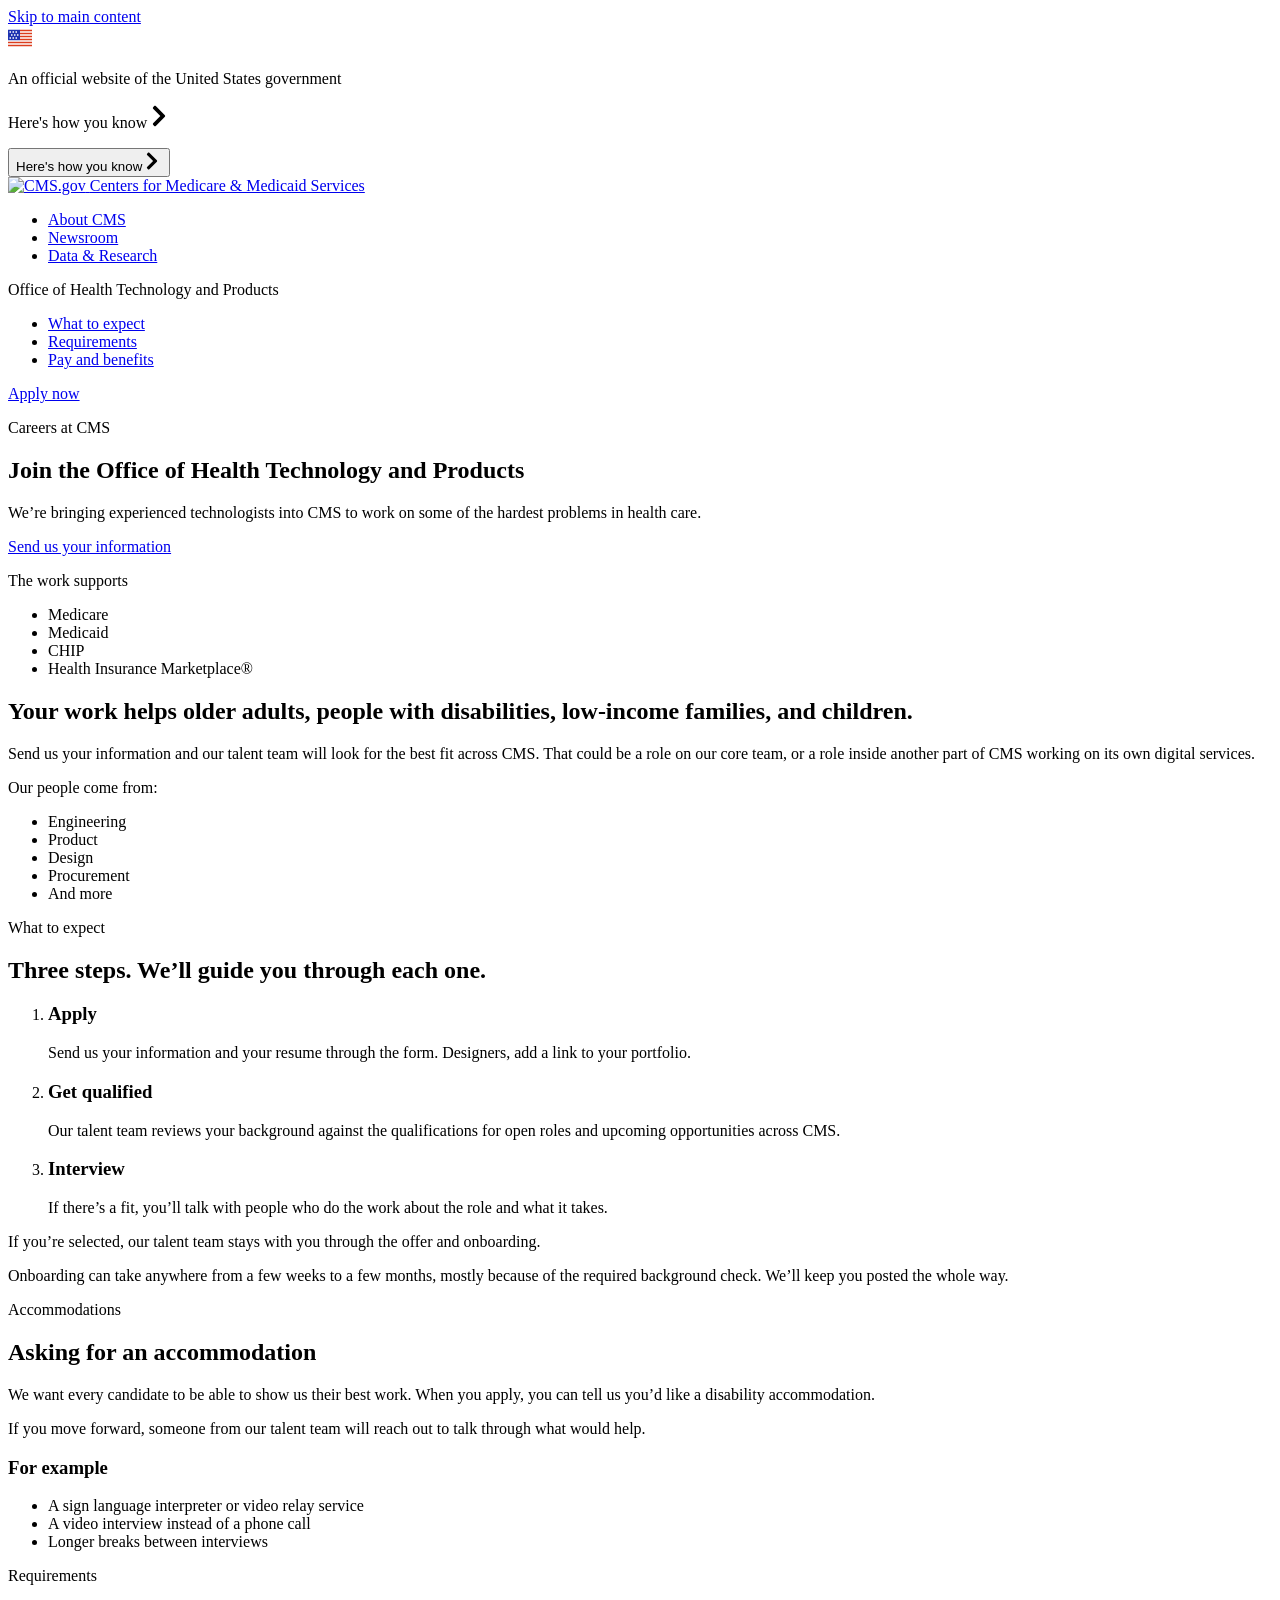
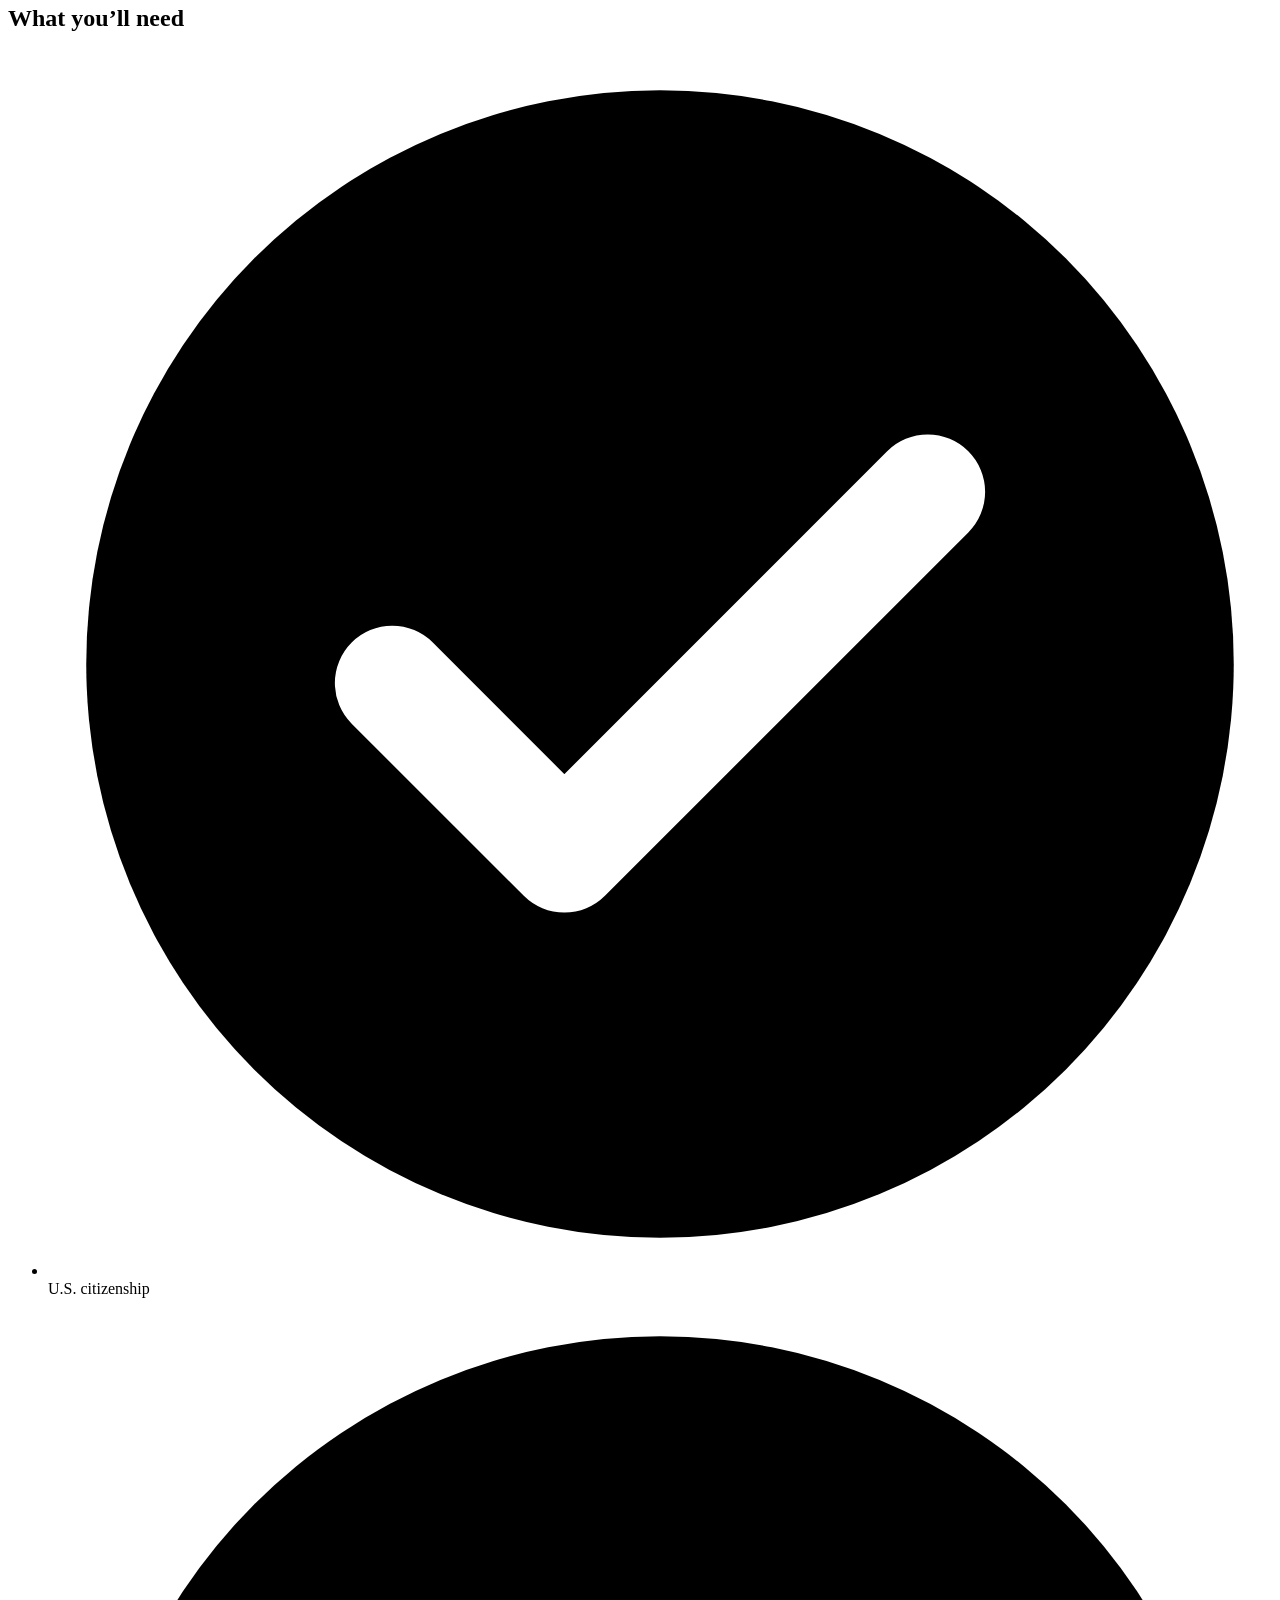
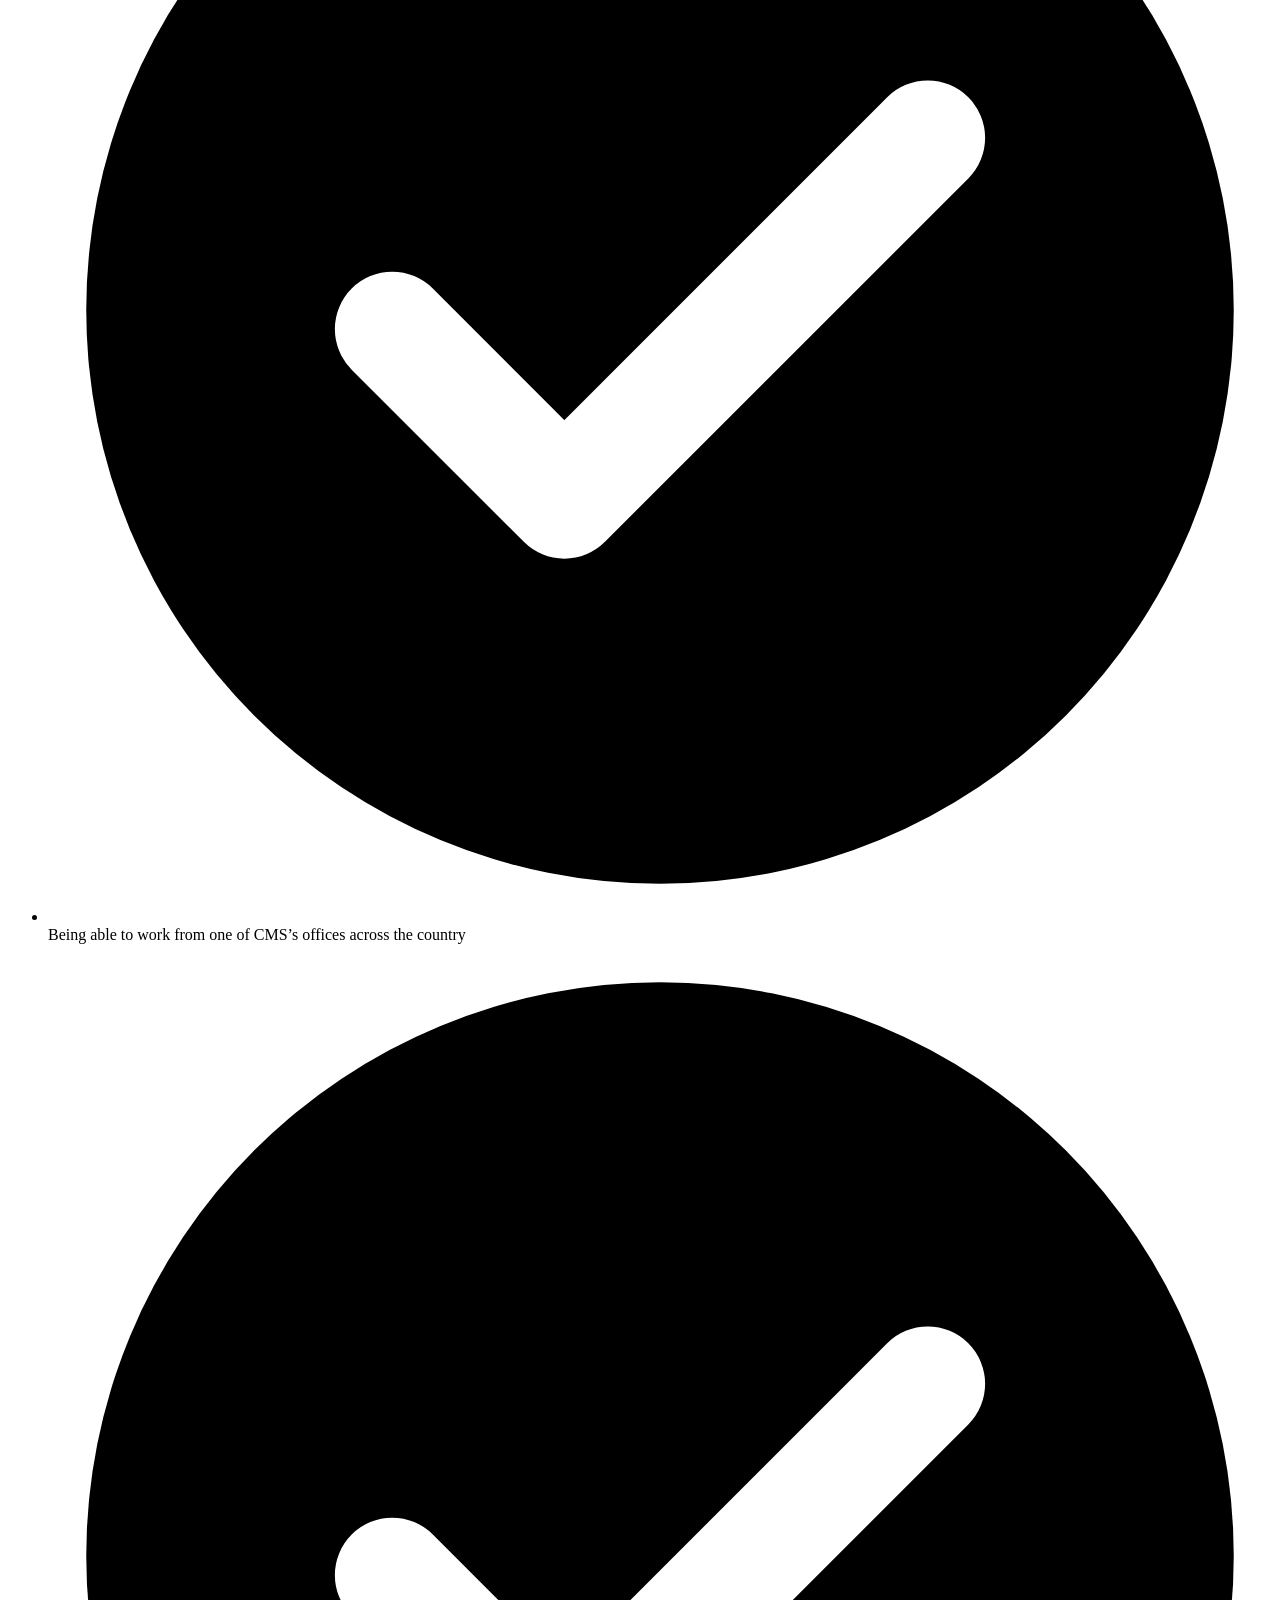
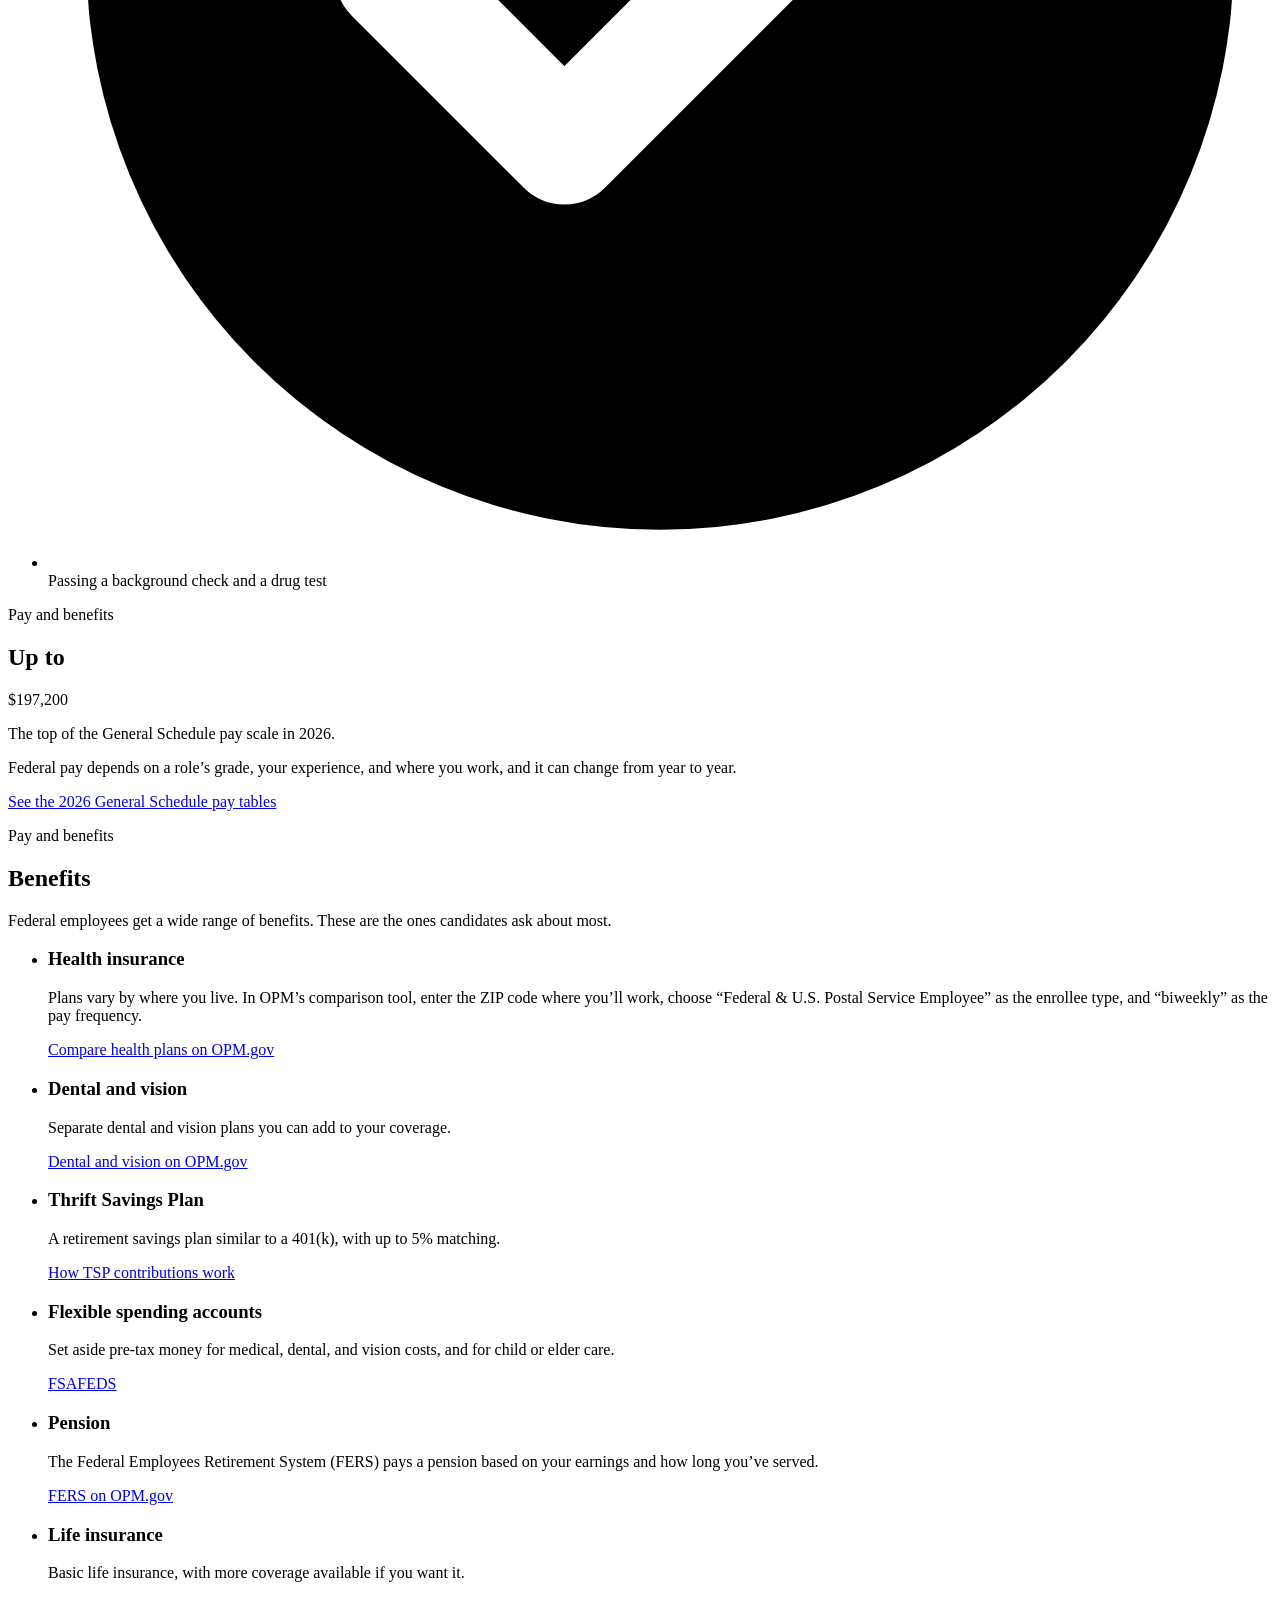
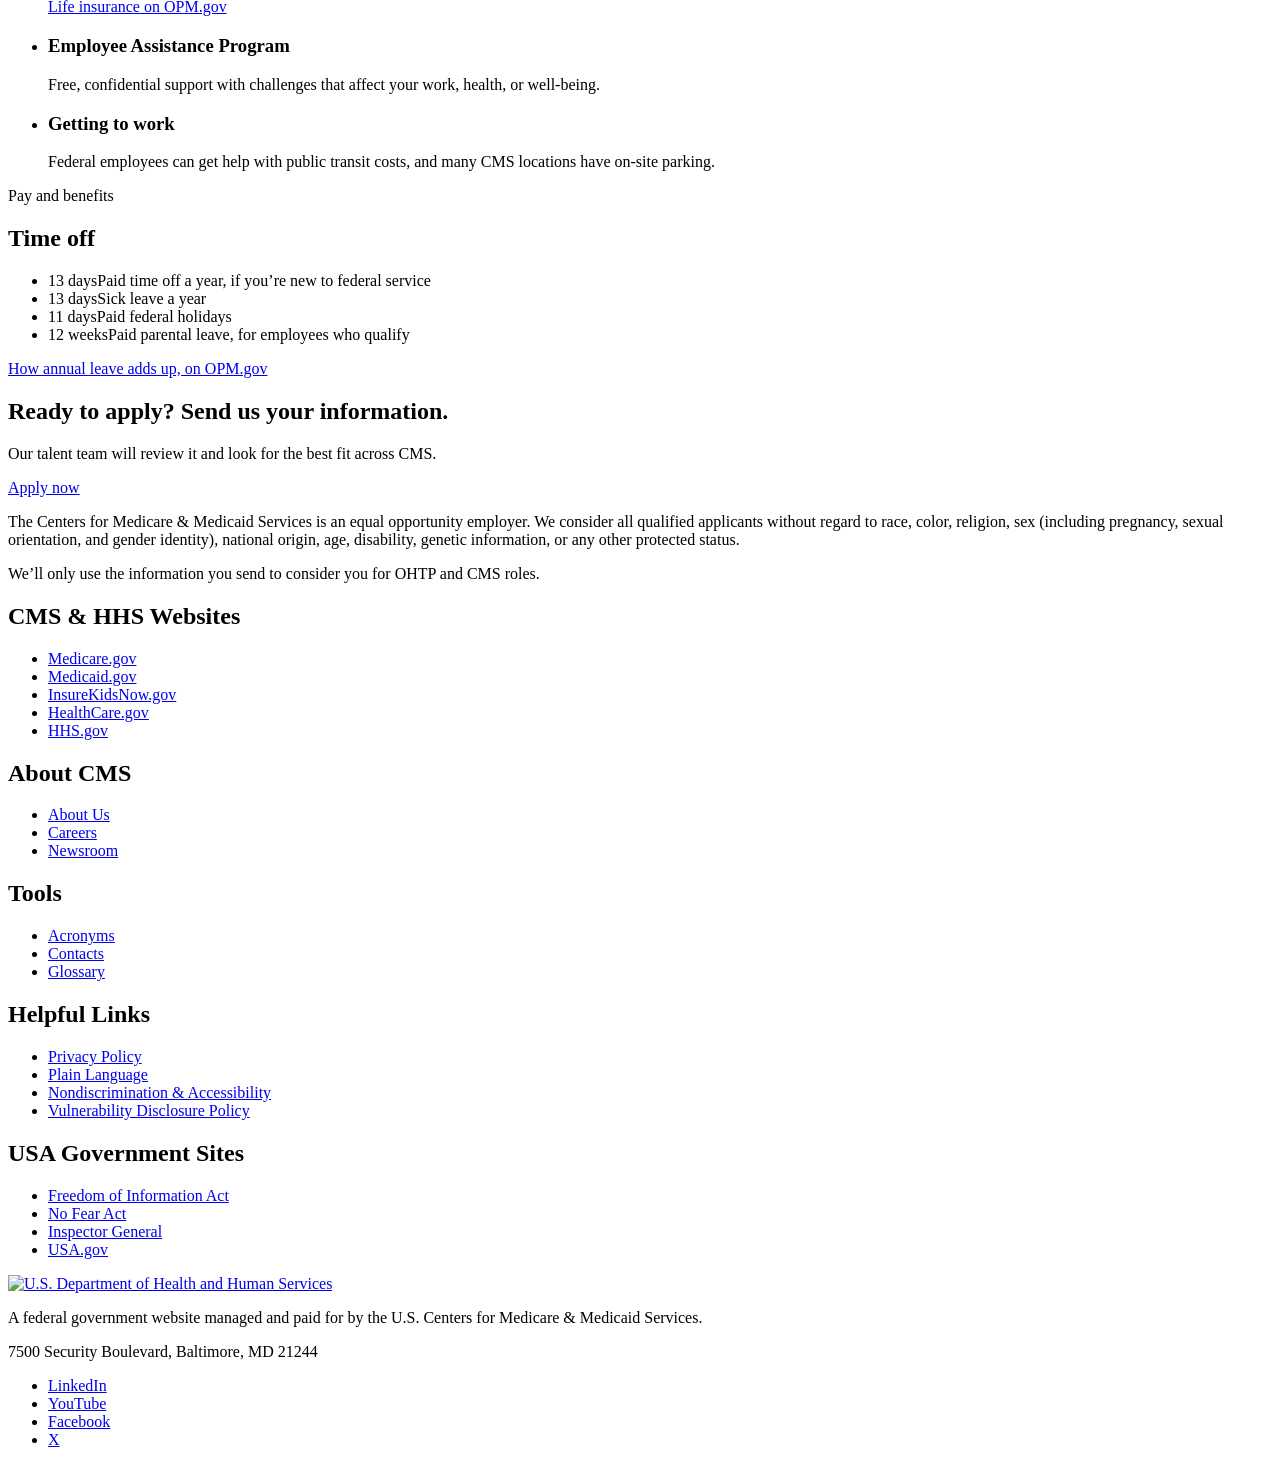
==== index.html @ 27b7e2ab "Publish 20ae4ab Built from 20ae4ab877a805169595138159f1aa65f14e9150" ====
<!doctype html>
<html lang="en-US">
  <head>
    <meta charset="utf-8">
<meta name="viewport" content="width=device-width, initial-scale=1.0">
<meta name="robots" content="noindex">

<link rel="icon" href="/ohtp-site/favicon.ico">
<link rel="stylesheet" href="/ohtp-site/_bridgetown/static/index.XPQRLN4O.css">
<script src="/ohtp-site/_bridgetown/static/index.HDDXSKYW.js" defer></script>

<!-- Begin Bridgetown SEO tag v7.0.1 -->
<title>Office of Health Technology and Products: Centers for Medicare &amp; Medicaid Services</title>
<meta property="og:title" content="Office of Health Technology and Products: Centers for Medicare &amp; Medicaid Services" />
<meta property="og:locale" content="en_US" />
<meta name="description" content="Work on technology that supports Medicare, Medicaid, CHIP, and the Health Insurance Marketplace®. Send your information to the CMS talent team." />
<meta property="og:description" content="Work on technology that supports Medicare, Medicaid, CHIP, and the Health Insurance Marketplace®. Send your information to the CMS talent team." />
<link rel="canonical" href="https://albertico-gov.github.io/ohtp-site/" />
<meta property="og:url" content="https://albertico-gov.github.io/ohtp-site/" />
<meta property="og:site_name" content="Office of Health Technology and Products" />
<meta property="og:type" content="article" />
<meta property="article:published_time" content="2026-11-16T11:01:41-05:00" />
<meta name="twitter:card" content="summary" />
<meta property="twitter:title" content="Office of Health Technology and Products: Centers for Medicare &amp; Medicaid Services" />
<!-- End Bridgetown SEO tag -->


  </head>
  <body>
    <a class="ds-c-skip-nav" href="#main-content">Skip to main content</a>

    <section class="ds-c-usa-banner" aria-label="Official website of the United States government">
  <header class="ds-c-usa-banner__header ds-u-font-size--sm">
    <svg aria-hidden="true" class="ds-c-icon ds-c-icon--usa-flag ds-c-usa-banner__header-icon" viewBox="0 0 16 11" width="1.5em" height="1.5em" xmlns="http://www.w3.org/2000/svg"><g fill="none" fill-rule="evenodd"><path fill="#FFF" d="M0 0h16v11H0z"></path><path fill="#DB3E1F" d="M8 0h8v1H8z"></path><path fill="#1E33B1" d="M0 0h8v7H0z"></path><path fill="#DB3E1F" d="M8 2h8v1H8zM8 4h8v1H8zM8 6h8v1H8zM0 8h16v1H0zM0 10h16v1H0z"></path><path fill="#FFF" d="M1 1h1v1H1zM2 3h1v1H2zM1 5h1v1H1zM3 1h1v1H3zM4 3h1v1H4zM3 5h1v1H3zM5 1h1v1H5zM6 3h1v1H6zM5 5h1v1H5z"></path></g></svg>
    <p class="ds-c-usa-banner__header-text">An official website of the United States government</p>
    <p class="ds-c-usa-banner__action ds-u-align-items--center ds-u-md-display--none ds-u-display--flex">Here's how you know<svg aria-hidden="true" class="ds-c-icon ds-c-icon--arrow ds-c-icon--arrow-down ds-c-usa-banner__action-icon" viewBox="0 0 320 512" width="1.5em" height="1.5em" xmlns="http://www.w3.org/2000/svg" direction="down"><path fill="currentColor" d="M285.476 272.971L91.132 467.314c-9.373 9.373-24.569 9.373-33.941 0l-22.667-22.667c-9.357-9.357-9.375-24.522-.04-33.901L188.505 256 34.484 101.255c-9.335-9.379-9.317-24.544.04-33.901l22.667-22.667c9.373-9.373 24.569-9.373 33.941 0L285.475 239.03c9.373 9.372 9.373 24.568.001 33.941z"></path></svg></p>
    <button type="button" class="ds-c-usa-banner__button" aria-expanded="false" aria-controls="usa-banner__panel"><span class="ds-c-usa-banner__button-text ds-u-md-display--flex ds-u-align-items--center">Here's how you know<svg aria-hidden="true" class="ds-c-icon ds-c-icon--arrow ds-c-icon--arrow-down ds-c-usa-banner__action-icon" viewBox="0 0 320 512" width="1.5em" height="1.5em" xmlns="http://www.w3.org/2000/svg" direction="down"><path fill="currentColor" d="M285.476 272.971L91.132 467.314c-9.373 9.373-24.569 9.373-33.941 0l-22.667-22.667c-9.357-9.357-9.375-24.522-.04-33.901L188.505 256 34.484 101.255c-9.335-9.379-9.317-24.544.04-33.901l22.667-22.667c9.373-9.373 24.569-9.373 33.941 0L285.475 239.03c9.373 9.372 9.373 24.568.001 33.941z"></path></svg></span><span class="ds-c-usa-banner__button-icon-container" hidden><svg aria-hidden="true" class="ds-c-icon ds-c-icon--close ds-c-icon--close-thin ds-c-usa-banner__button-icon" viewBox="-2 -2 18 18" width="1.5em" height="1.5em" xmlns="http://www.w3.org/2000/svg"><path fill="none" stroke="currentColor" stroke-linecap="round" stroke-width="2" d="M0 13.0332964L13.0332964 0M13.0332964 13.0332964L0 0"></path></svg></span></button>
  </header>
  <div class="ds-c-usa-banner__guidance [ ds-u-leading--base ds-u-font-size--base ]">
    <div id="usa-banner__panel" class="ds-c-usa-banner__guidance-container" hidden>
      <div class="ds-c-usa-banner__guidance-item">
        <svg aria-hidden="true" class="ds-c-icon ds-c-icon--building-circle ds-c-usa-banner__guidance-icon" viewBox="0 0 54 54" width="1.5em" height="1.5em" xmlns="http://www.w3.org/2000/svg"><g><path class="ds-c-icon--building-circle__building" fill="currentColor" d="M36.5,20.91v1.36H35.15a0.71,0.71,0,0,1-.73.68H18.23a0.71,0.71,0,0,1-.73-0.68H16.14V20.91l10.18-4.07Zm0,13.57v1.36H16.14V34.48a0.71,0.71,0,0,1,.73-0.68h18.9A0.71,0.71,0,0,1,36.5,34.48ZM21.57,23.62v8.14h1.36V23.62h2.71v8.14H27V23.62h2.71v8.14h1.36V23.62h2.71v8.14h0.63a0.71,0.71,0,0,1,.73.68v0.68H17.5V32.45a0.71,0.71,0,0,1,.73-0.68h0.63V23.62h2.71Z"></path><circle class="ds-c-icon--building-circle__circle" fill="none" cx="50%" cy="50%" r="47%" stroke="currentColor" stroke-width="1"></circle></g></svg>
        <p class="ds-c-usa-banner__guidance-text"><strong>Official websites use .gov</strong><br>A <strong> .gov </strong>website belongs to an official government organization in the United States.</p>
      </div>
      <div class="ds-c-usa-banner__guidance-item">
        <svg aria-hidden="true" class="ds-c-icon ds-c-icon--lock-circle ds-c-usa-banner__guidance-icon" viewBox="0 0 54 54" width="1.5em" height="1.5em" xmlns="http://www.w3.org/2000/svg"><path fill="currentColor" d="M34.72,34.84a1.29,1.29,0,0,1-1.29,1.29H20.57a1.29,1.29,0,0,1-1.29-1.29V27.12a1.29,1.29,0,0,1,1.29-1.29H21V23.26a6,6,0,0,1,12,0v2.57h0.43a1.29,1.29,0,0,1,1.29,1.29v7.72Zm-4.29-9V23.26a3.43,3.43,0,0,0-6.86,0v2.57h6.86Z"></path><circle fill="none" stroke="currentColor" stroke-width="1" cx="50%" cy="50%" r="47%"></circle></svg>
        <p class="ds-c-usa-banner__guidance-text"><strong>Secure .gov websites use HTTPS</strong><br>A <strong>lock </strong>(<svg aria-hidden="true" class="ds-c-icon ds-c-icon--lock ds-c-usa-banner__inline-lock-icon" viewBox="0 0 52 64" width="1.5em" height="1.5em" xmlns="http://www.w3.org/2000/svg"><path fill-rule="evenodd" d="M26 0c10.493 0 19 8.507 19 19v9h3a4 4 0 0 1 4 4v28a4 4 0 0 1-4 4H4a4 4 0 0 1-4-4V32a4 4 0 0 1 4-4h3v-9C7 8.507 15.507 0 26 0zm0 8c-5.979 0-10.843 4.77-10.996 10.712L15 19v9h22v-9c0-6.075-4.925-11-11-11z"></path></svg>)<span> or</span><strong> https:// </strong>means you've safely connected to the .gov website. Share sensitive information only on official, secure websites.</p>
      </div>
    </div>
  </div>
</section>

    <header class="ohtp-cms-header">
  <div class="ds-l-container ohtp-cms-header__inner">
    <a class="ohtp-cms-header__brand" href="https://www.cms.gov/">
      <img class="ohtp-cms-header__logo" src="/ohtp-site/images/cms-logo.svg" alt="CMS.gov" width="180" height="43">
      <span class="ohtp-cms-header__tagline">Centers for Medicare &amp; Medicaid Services</span>
    </a>
    <nav aria-label="CMS.gov">
      <ul class="ohtp-cms-header__utility">
          <li><a href="https://www.cms.gov/about-cms">About CMS</a></li>
          <li><a href="https://www.cms.gov/newsroom">Newsroom</a></li>
          <li><a href="https://www.cms.gov/data-research">Data &amp; Research</a></li>
      </ul>
    </nav>
  </div>
</header>

    <nav class="ohtp-local-nav" aria-label="Office of Health Technology and Products">
  <div class="ds-l-container ohtp-local-nav__inner">
    <p class="ohtp-local-nav__office">Office of Health Technology and Products</p>
    <ul class="ohtp-local-nav__links">
        <li><a href="/ohtp-site/#what-to-expect">What to expect</a></li>
        <li><a href="/ohtp-site/#requirements">Requirements</a></li>
        <li><a href="/ohtp-site/#pay">Pay and benefits</a></li>
    </ul>
    <a href="/ohtp-site/apply/" class="ds-c-button ds-c-button--small ds-c-button--solid">Apply now</a>

  </div>
</nav>

    <main id="main-content">
        <section class="ohtp-band ohtp-band--white ohtp-hero"  aria-labelledby="section-1-title">
  <div class="ds-l-container ohtp-hero__grid">
    <div class="ohtp-hero__text">
      <p class="ohtp-eyebrow">Careers at CMS</p>
      <h1 class="ohtp-hero__title ds-text-heading--5xl" id="section-1-title">Join the Office of Health Technology and Products<span class="ohtp-hero__rule" aria-hidden="true"></span></h1>
      <div class="ohtp-hero__lede"><p>We’re bringing experienced technologists into CMS to work on some of the hardest problems in health care.</p></div>
        <a href="/ohtp-site/apply/" class="ds-c-button ds-c-button--big ds-c-button--solid">Send us your information</a>

    </div>
  </div>
</section>

  <section class="ohtp-band ohtp-band--dark ohtp-program-strip"  aria-label="The work supports">
  <div class="ds-l-container ohtp-program-strip__inner">
    <p class="ohtp-program-strip__label">The work supports</p>
    <ul class="ohtp-program-strip__list">
      <li>Medicare</li><li>Medicaid</li><li>CHIP</li><li>Health Insurance Marketplace®</li>
    </ul>
  </div>
</section>

  <section class="ohtp-band ohtp-band--white ohtp-intro"  aria-labelledby="section-3-title">
  <div class="ds-l-container ohtp-intro__grid ohtp-reveal">
    <h2 class="ohtp-intro__statement ds-text-heading--3xl" id="section-3-title">Your work helps older adults, people with disabilities, low-income families, and children.</h2>
    <div class="ohtp-intro__body">
      <p>Send us your information and our talent team will look for the best fit across CMS. That could be a role on our core team, or a role inside another part of CMS working on its own digital services.</p>

<p>Our people come from:</p>
        <ul class="ohtp-intro__tags">
          <li>Engineering</li><li>Product</li><li>Design</li><li>Procurement</li><li>And more</li>
        </ul>
    </div>
  </div>
</section>

  <section class="ohtp-band ohtp-band--tint ohtp-steps" id="what-to-expect" aria-labelledby="what-to-expect-title">
  <div class="ds-l-container">
    <div class="ohtp-section-head ohtp-reveal">
  <p class="ohtp-eyebrow">What to expect</p>
  <h2 class="ohtp-section-head__title ds-text-heading--4xl" id="what-to-expect-title">Three steps. We’ll guide you through each one.</h2>
  
</div>

    <ol class="ohtp-steps__list ohtp-reveal">
        <li class="ohtp-steps__item">
          <h3 class="ohtp-steps__title ds-text-heading--xl">Apply</h3>
          <p>Send us your information and your resume through the form. Designers, add a link to your portfolio.</p>
        </li>
        <li class="ohtp-steps__item">
          <h3 class="ohtp-steps__title ds-text-heading--xl">Get qualified</h3>
          <p>Our talent team reviews your background against the qualifications for open roles and upcoming opportunities across CMS.</p>
        </li>
        <li class="ohtp-steps__item">
          <h3 class="ohtp-steps__title ds-text-heading--xl">Interview</h3>
          <p>If there’s a fit, you’ll talk with people who do the work about the role and what it takes.</p>
        </li>
    </ol>
    <div class="ohtp-steps__notes ohtp-reveal"><p>If you’re selected, our talent team stays with you through the offer and onboarding.</p>

<p>Onboarding can take anywhere from a few weeks to a few months, mostly because of the required background check. We’ll keep you posted the whole way.</p></div>
  </div>
</section>

  <section class="ohtp-band ohtp-band--white ohtp-summary"  aria-labelledby="section-5-title">
  <div class="ds-l-container ohtp-summary__grid">
    <div class="ohtp-summary__text ohtp-reveal">
      <p class="ohtp-eyebrow">Accommodations</p>
      <h2 class="ohtp-summary__title ds-text-heading--4xl" id="section-5-title">Asking for an accommodation</h2>
      <p>We want every candidate to be able to show us their best work. When you apply, you can tell us you’d like a disability accommodation.</p>

<p>If you move forward, someone from our talent team will reach out to talk through what would help.</p>
    </div>
    <div class="ohtp-summary__box ohtp-reveal" role="region" aria-labelledby="section-5-title-box">
      <h3 class="ds-text-heading--xl ohtp-summary__box-heading" id="section-5-title-box">For example</h3>
      <ul>
        <li>A sign language interpreter or video relay service</li><li>A video interview instead of a phone call</li><li>Longer breaks between interviews</li>
      </ul>
    </div>
  </div>
</section>

  <section class="ohtp-band ohtp-band--tint ohtp-checklist" id="requirements" aria-labelledby="requirements-title">
  <div class="ds-l-container">
    <div class="ohtp-section-head ohtp-reveal">
  <p class="ohtp-eyebrow">Requirements</p>
  <h2 class="ohtp-section-head__title ds-text-heading--4xl" id="requirements-title">What you’ll need</h2>
  
</div>

    <ul class="ohtp-checklist__list ohtp-reveal">
        <li class="ohtp-checklist__item">
          <svg class="ohtp-checklist__icon" viewBox="0 0 32 32" aria-hidden="true" focusable="false"><circle cx="16" cy="16" r="15" fill="currentColor"></circle><path d="M9 16.5l4.5 4.5L23 11.5" fill="none" stroke="#fff" stroke-width="3" stroke-linecap="round" stroke-linejoin="round"></path></svg>
          <span>U.S. citizenship</span>
        </li>
        <li class="ohtp-checklist__item">
          <svg class="ohtp-checklist__icon" viewBox="0 0 32 32" aria-hidden="true" focusable="false"><circle cx="16" cy="16" r="15" fill="currentColor"></circle><path d="M9 16.5l4.5 4.5L23 11.5" fill="none" stroke="#fff" stroke-width="3" stroke-linecap="round" stroke-linejoin="round"></path></svg>
          <span>Being able to work from one of CMS’s offices across the country</span>
        </li>
        <li class="ohtp-checklist__item">
          <svg class="ohtp-checklist__icon" viewBox="0 0 32 32" aria-hidden="true" focusable="false"><circle cx="16" cy="16" r="15" fill="currentColor"></circle><path d="M9 16.5l4.5 4.5L23 11.5" fill="none" stroke="#fff" stroke-width="3" stroke-linecap="round" stroke-linejoin="round"></path></svg>
          <span>Passing a background check and a drug test</span>
        </li>
    </ul>
  </div>
</section>

  <section class="ohtp-band ohtp-band--white ohtp-pay" id="pay" aria-labelledby="pay-title" data-as-of="2026">
  <div class="ds-l-container">
    <div class="ohtp-section-head ohtp-reveal">
  <p class="ohtp-eyebrow">Pay and benefits</p>
  <h2 class="ohtp-section-head__title ds-text-heading--4xl" id="pay-title">Up to</h2>
  
</div>

    <div class="ohtp-pay__grid ohtp-reveal">
      <p class="ohtp-pay__figure">$197,200</p>
      <div class="ohtp-pay__text">
        <p class="ohtp-pay__label">The top of the General Schedule pay scale in 2026.</p>
        <p>Federal pay depends on a role’s grade, your experience, and where you work, and it can change from year to year.</p>
        <p><a href="https://www.opm.gov/policy-data-oversight/pay-leave/salaries-wages/salary-tables/26Tables/html/DCB.aspx">See the 2026 General Schedule pay tables</a></p>
      </div>
    </div>
  </div>
</section>

  <section class="ohtp-band ohtp-band--tint ohtp-cards"  aria-labelledby="section-8-title">
  <div class="ds-l-container">
    <div class="ohtp-section-head ohtp-reveal">
  <p class="ohtp-eyebrow">Pay and benefits</p>
  <h2 class="ohtp-section-head__title ds-text-heading--4xl" id="section-8-title">Benefits</h2>
  <div class="ohtp-section-head__intro"><p>Federal employees get a wide range of benefits. These are the ones candidates ask about most.</p></div>
</div>

    <ul class="ohtp-cards__list ohtp-reveal">
        <li>
          <div class="ds-c-card ohtp-cards__card">
            <h3 class="ds-text-heading--xl ohtp-cards__title">Health insurance</h3>
            <div class="ohtp-cards__body"><p>Plans vary by where you live. In OPM’s comparison tool, enter the ZIP code where you’ll work, choose “Federal &amp; U.S. Postal Service Employee” as the enrollee type, and “biweekly” as the pay frequency.</p></div>
            <p class="ohtp-cards__link"><a href="https://www.opm.gov/healthcare-insurance/healthcare/plan-information/compare-plans/">Compare health plans on OPM.gov</a></p>
</div>
        </li>
        <li>
          <div class="ds-c-card ohtp-cards__card">
            <h3 class="ds-text-heading--xl ohtp-cards__title">Dental and vision</h3>
            <div class="ohtp-cards__body"><p>Separate dental and vision plans you can add to your coverage.</p></div>
            <p class="ohtp-cards__link"><a href="https://www.opm.gov/healthcare-insurance/dental-vision/">Dental and vision on OPM.gov</a></p>
</div>
        </li>
        <li>
          <div class="ds-c-card ohtp-cards__card">
            <h3 class="ds-text-heading--xl ohtp-cards__title">Thrift Savings Plan</h3>
            <div class="ohtp-cards__body"><p>A retirement savings plan similar to a 401(k), with up to 5% matching.</p></div>
            <p class="ohtp-cards__link"><a href="https://www.tsp.gov/what-is-contribution/">How TSP contributions work</a></p>
</div>
        </li>
        <li>
          <div class="ds-c-card ohtp-cards__card">
            <h3 class="ds-text-heading--xl ohtp-cards__title">Flexible spending accounts</h3>
            <div class="ohtp-cards__body"><p>Set aside pre-tax money for medical, dental, and vision costs, and for child or elder care.</p></div>
            <p class="ohtp-cards__link"><a href="https://www.fsafeds.gov/">FSAFEDS</a></p>
</div>
        </li>
        <li>
          <div class="ds-c-card ohtp-cards__card">
            <h3 class="ds-text-heading--xl ohtp-cards__title">Pension</h3>
            <div class="ohtp-cards__body"><p>The Federal Employees Retirement System (FERS) pays a pension based on your earnings and how long you’ve served.</p></div>
            <p class="ohtp-cards__link"><a href="https://www.opm.gov/retirement-center/fers-information/">FERS on OPM.gov</a></p>
</div>
        </li>
        <li>
          <div class="ds-c-card ohtp-cards__card">
            <h3 class="ds-text-heading--xl ohtp-cards__title">Life insurance</h3>
            <div class="ohtp-cards__body"><p>Basic life insurance, with more coverage available if you want it.</p></div>
            <p class="ohtp-cards__link"><a href="https://www.opm.gov/healthcare-insurance/life-insurance/">Life insurance on OPM.gov</a></p>
</div>
        </li>
        <li>
          <div class="ds-c-card ohtp-cards__card">
            <h3 class="ds-text-heading--xl ohtp-cards__title">Employee Assistance Program</h3>
            <div class="ohtp-cards__body"><p>Free, confidential support with challenges that affect your work, health, or well-being.</p></div>
            
</div>
        </li>
        <li>
          <div class="ds-c-card ohtp-cards__card">
            <h3 class="ds-text-heading--xl ohtp-cards__title">Getting to work</h3>
            <div class="ohtp-cards__body"><p>Federal employees can get help with public transit costs, and many CMS locations have on-site parking.</p></div>
            
</div>
        </li>
    </ul>
  </div>
</section>

  <section class="ohtp-band ohtp-band--dark ohtp-stats"  aria-labelledby="section-9-title" data-as-of="2026">
  <div class="ds-l-container">
    <div class="ohtp-section-head ohtp-reveal">
  <p class="ohtp-eyebrow">Pay and benefits</p>
  <h2 class="ohtp-section-head__title ds-text-heading--4xl" id="section-9-title">Time off</h2>
  
</div>

    <ul class="ohtp-stats__list ohtp-reveal">
        <li><span class="ohtp-stats__value">13 days</span><span class="ohtp-stats__label">Paid time off a year, if you’re new to federal service</span></li>
        <li><span class="ohtp-stats__value">13 days</span><span class="ohtp-stats__label">Sick leave a year</span></li>
        <li><span class="ohtp-stats__value">11 days</span><span class="ohtp-stats__label">Paid federal holidays</span></li>
        <li><span class="ohtp-stats__value">12 weeks</span><span class="ohtp-stats__label">Paid parental leave, for employees who qualify</span></li>
    </ul>
    <p class="ohtp-stats__source"><a href="https://www.opm.gov/policy-data-oversight/pay-leave/leave-administration/fact-sheets/annual-leave/">How annual leave adds up, on OPM.gov</a></p>
  </div>
</section>

  <section class="ohtp-band ohtp-band--white ohtp-cta" id="apply" aria-labelledby="apply-title">
  <div class="ds-l-container ohtp-cta__inner ohtp-reveal">
    <div class="ohtp-cta__text">
      <h2 class="ohtp-cta__title ds-text-heading--4xl" id="apply-title">Ready to apply? Send us your information.</h2>
      <p>Our talent team will review it and look for the best fit across CMS.</p>
    </div>
    <a href="/ohtp-site/apply/" class="ds-c-button ds-c-button--big ds-c-button--solid">Apply now</a>

  </div>
</section>

  <section class="ohtp-band ohtp-band--white ohtp-fineprint"  aria-label="Notices">
  <div class="ds-l-container ohtp-fineprint__inner"><p>The Centers for Medicare &amp; Medicaid Services is an equal opportunity employer. We consider all qualified applicants without regard to race, color, religion, sex (including pregnancy, sexual orientation, and gender identity), national origin, age, disability, genetic information, or any other protected status.</p>

<p>We’ll only use the information you send to consider you for OHTP and CMS roles.</p></div>
</section>


      

    </main>
    <footer class="ohtp-cms-footer">
  <div class="ds-l-container">
    <div class="ohtp-cms-footer__columns">
        <nav aria-labelledby="footer-column-1">
          <h2 class="ohtp-cms-footer__heading" id="footer-column-1">CMS &amp; HHS Websites</h2>
          <ul class="ohtp-cms-footer__links">
              <li><a href="https://www.medicare.gov/">Medicare.gov</a></li>
              <li><a href="https://www.medicaid.gov/">Medicaid.gov</a></li>
              <li><a href="https://www.insurekidsnow.gov/">InsureKidsNow.gov</a></li>
              <li><a href="https://www.healthcare.gov/">HealthCare.gov</a></li>
              <li><a href="https://www.hhs.gov/">HHS.gov</a></li>
          </ul>
        </nav>
        <nav aria-labelledby="footer-column-2">
          <h2 class="ohtp-cms-footer__heading" id="footer-column-2">About CMS</h2>
          <ul class="ohtp-cms-footer__links">
              <li><a href="https://www.cms.gov/about-cms">About Us</a></li>
              <li><a href="https://www.cms.gov/about-cms/work-with-us/careers">Careers</a></li>
              <li><a href="https://www.cms.gov/newsroom">Newsroom</a></li>
          </ul>
        </nav>
        <nav aria-labelledby="footer-column-3">
          <h2 class="ohtp-cms-footer__heading" id="footer-column-3">Tools</h2>
          <ul class="ohtp-cms-footer__links">
              <li><a href="https://www.cms.gov/acronyms">Acronyms</a></li>
              <li><a href="https://www.cms.gov/about-cms/contact/directory">Contacts</a></li>
              <li><a href="https://www.cms.gov/glossary">Glossary</a></li>
          </ul>
        </nav>
        <nav aria-labelledby="footer-column-4">
          <h2 class="ohtp-cms-footer__heading" id="footer-column-4">Helpful Links</h2>
          <ul class="ohtp-cms-footer__links">
              <li><a href="https://www.cms.gov/about-cms/web-policies-important-links/web-policies/privacy">Privacy Policy</a></li>
              <li><a href="https://www.medicare.gov/about-us/plain-writing">Plain Language</a></li>
              <li><a href="https://www.cms.gov/about-cms/web-policies-important-links/accessibility-nondiscrimination-disabilities-notice">Nondiscrimination &amp; Accessibility</a></li>
              <li><a href="https://www.cms.gov/about-cms/information-systems/privacy/vulnerability-disclosure-policy">Vulnerability Disclosure Policy</a></li>
          </ul>
        </nav>
        <nav aria-labelledby="footer-column-5">
          <h2 class="ohtp-cms-footer__heading" id="footer-column-5">USA Government Sites</h2>
          <ul class="ohtp-cms-footer__links">
              <li><a href="https://www.cms.gov/freedom-information-act-foia-service-center">Freedom of Information Act</a></li>
              <li><a href="https://www.cms.gov/about-cms/web-policies-important-links/no-fear-act">No Fear Act</a></li>
              <li><a href="https://www.oig.hhs.gov">Inspector General</a></li>
              <li><a href="https://www.usa.gov/">USA.gov</a></li>
          </ul>
        </nav>
    </div>
    <div class="ohtp-cms-footer__identity">
      <a class="ohtp-cms-footer__hhs" href="https://www.hhs.gov">
        <img src="/ohtp-site/images/hhs-logo.png" alt="U.S. Department of Health and Human Services" width="52" height="52">
      </a>
      <div class="ohtp-cms-footer__statement">
        <p>A federal government website managed and paid for by the U.S. Centers for Medicare &amp; Medicaid Services.</p>
        <p>7500 Security Boulevard, Baltimore, MD 21244</p>
      </div>
      <ul class="ohtp-cms-footer__social" aria-label="Connect with CMS">
          <li><a href="https://www.linkedin.com/company/centers-for-medicare-&amp;-medicaid-services/">LinkedIn</a></li>
          <li><a href="https://www.youtube.com/user/CMSHHSgov">YouTube</a></li>
          <li><a href="https://www.facebook.com/CMSGov">Facebook</a></li>
          <li><a href="https://x.com/CMSgov">X</a></li>
      </ul>
    </div>
  </div>
</footer>

  </body>
</html>
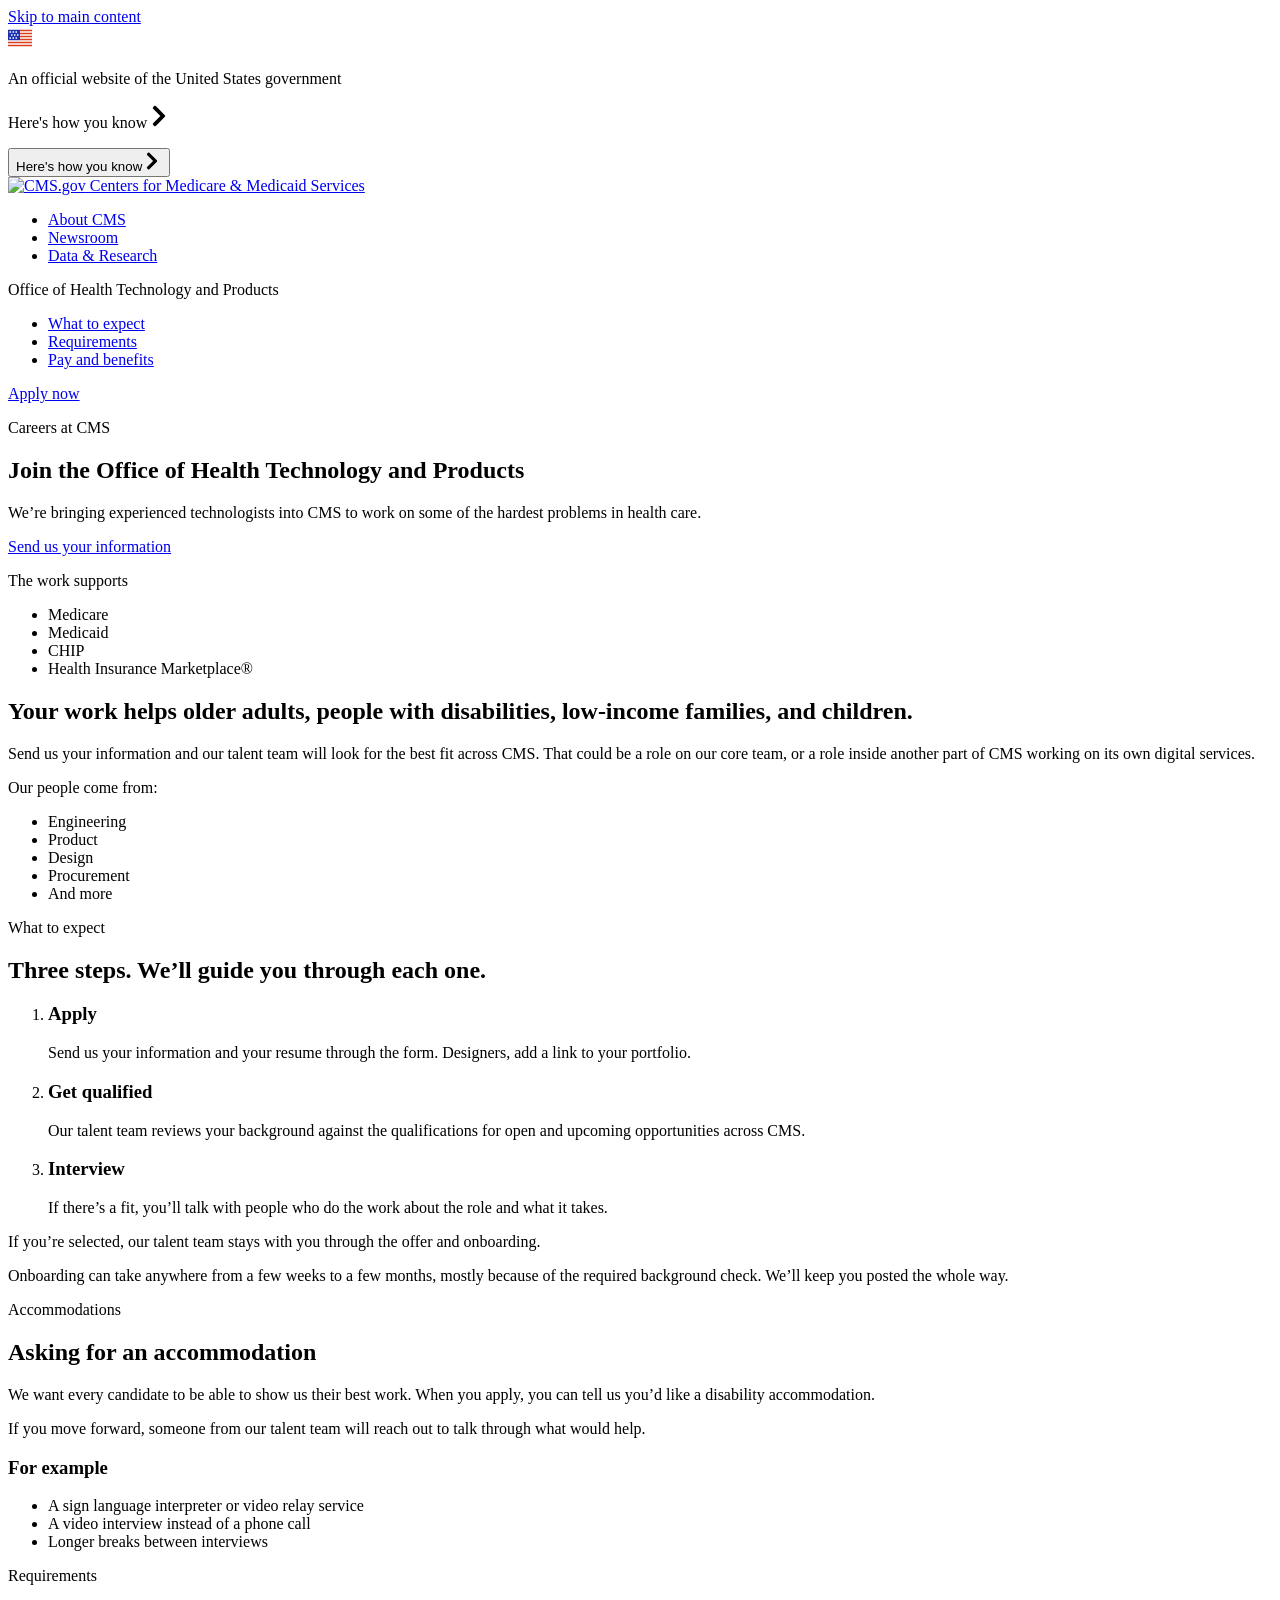
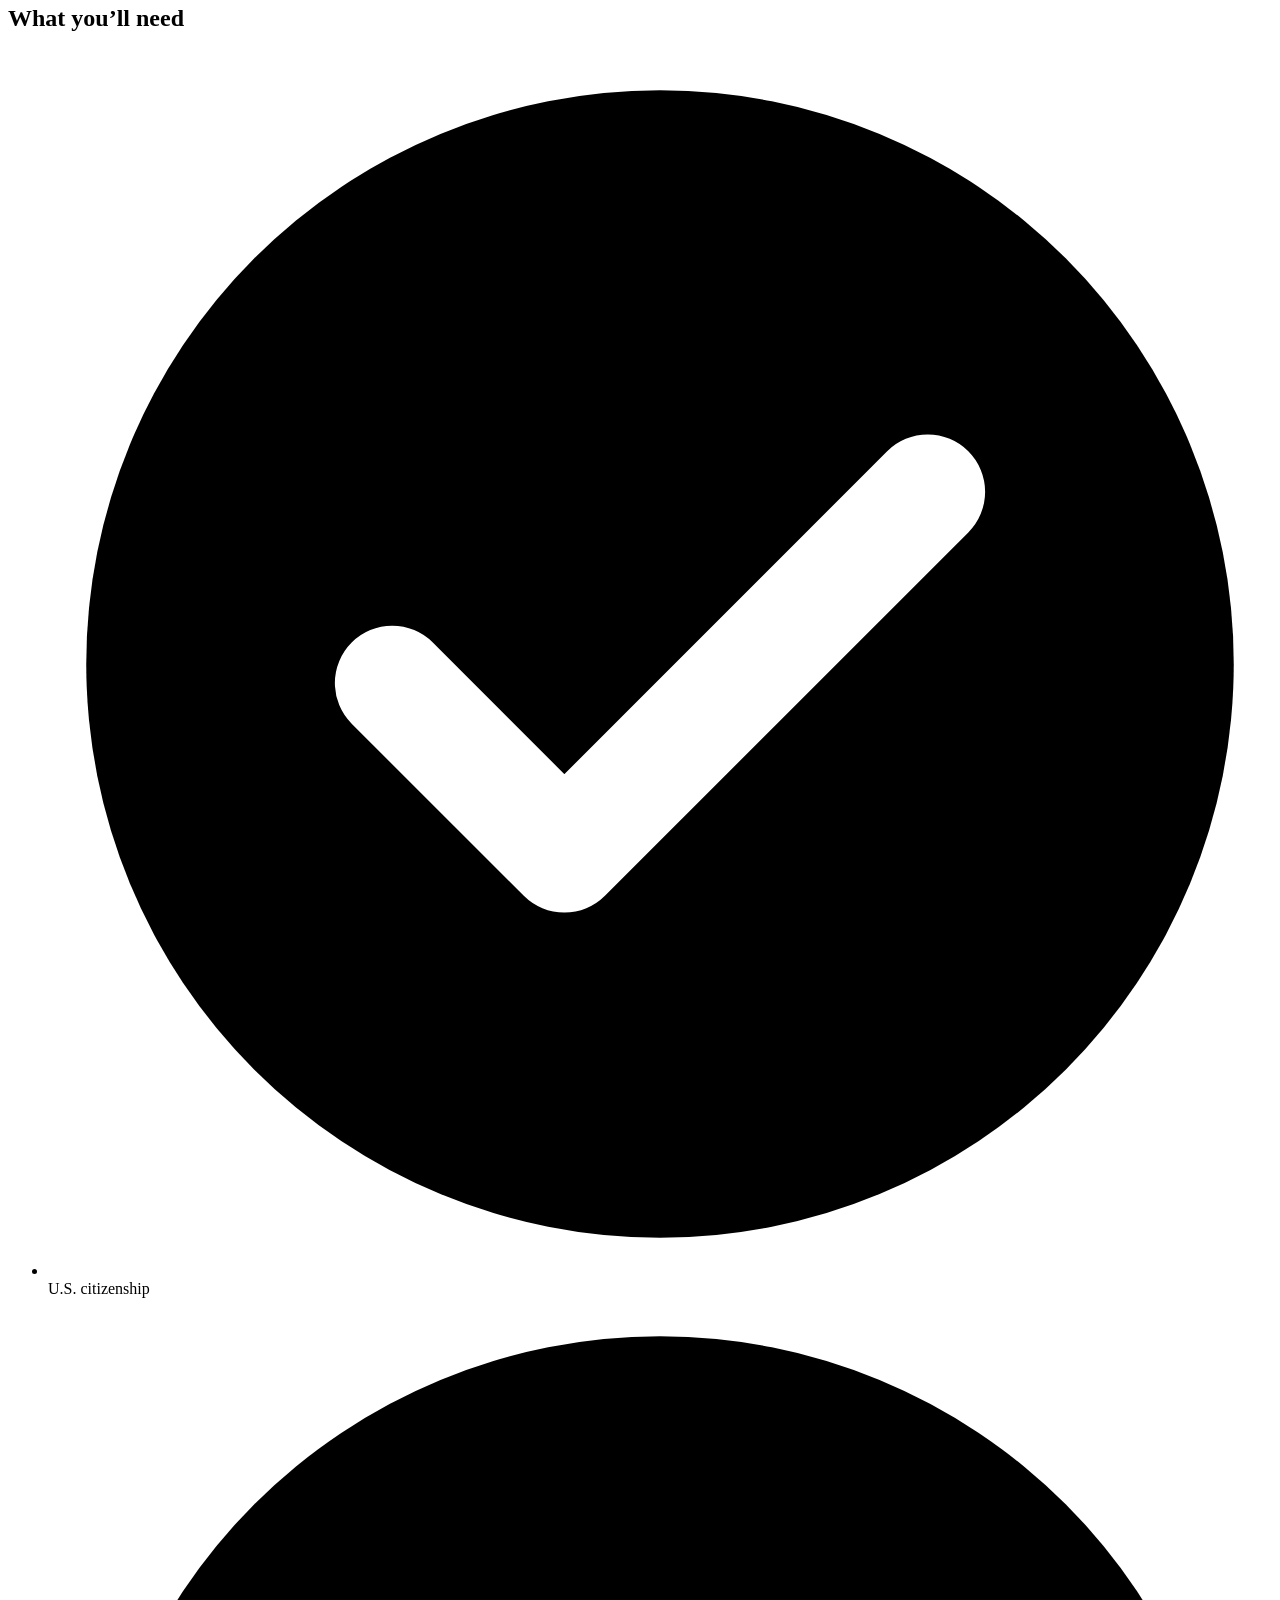
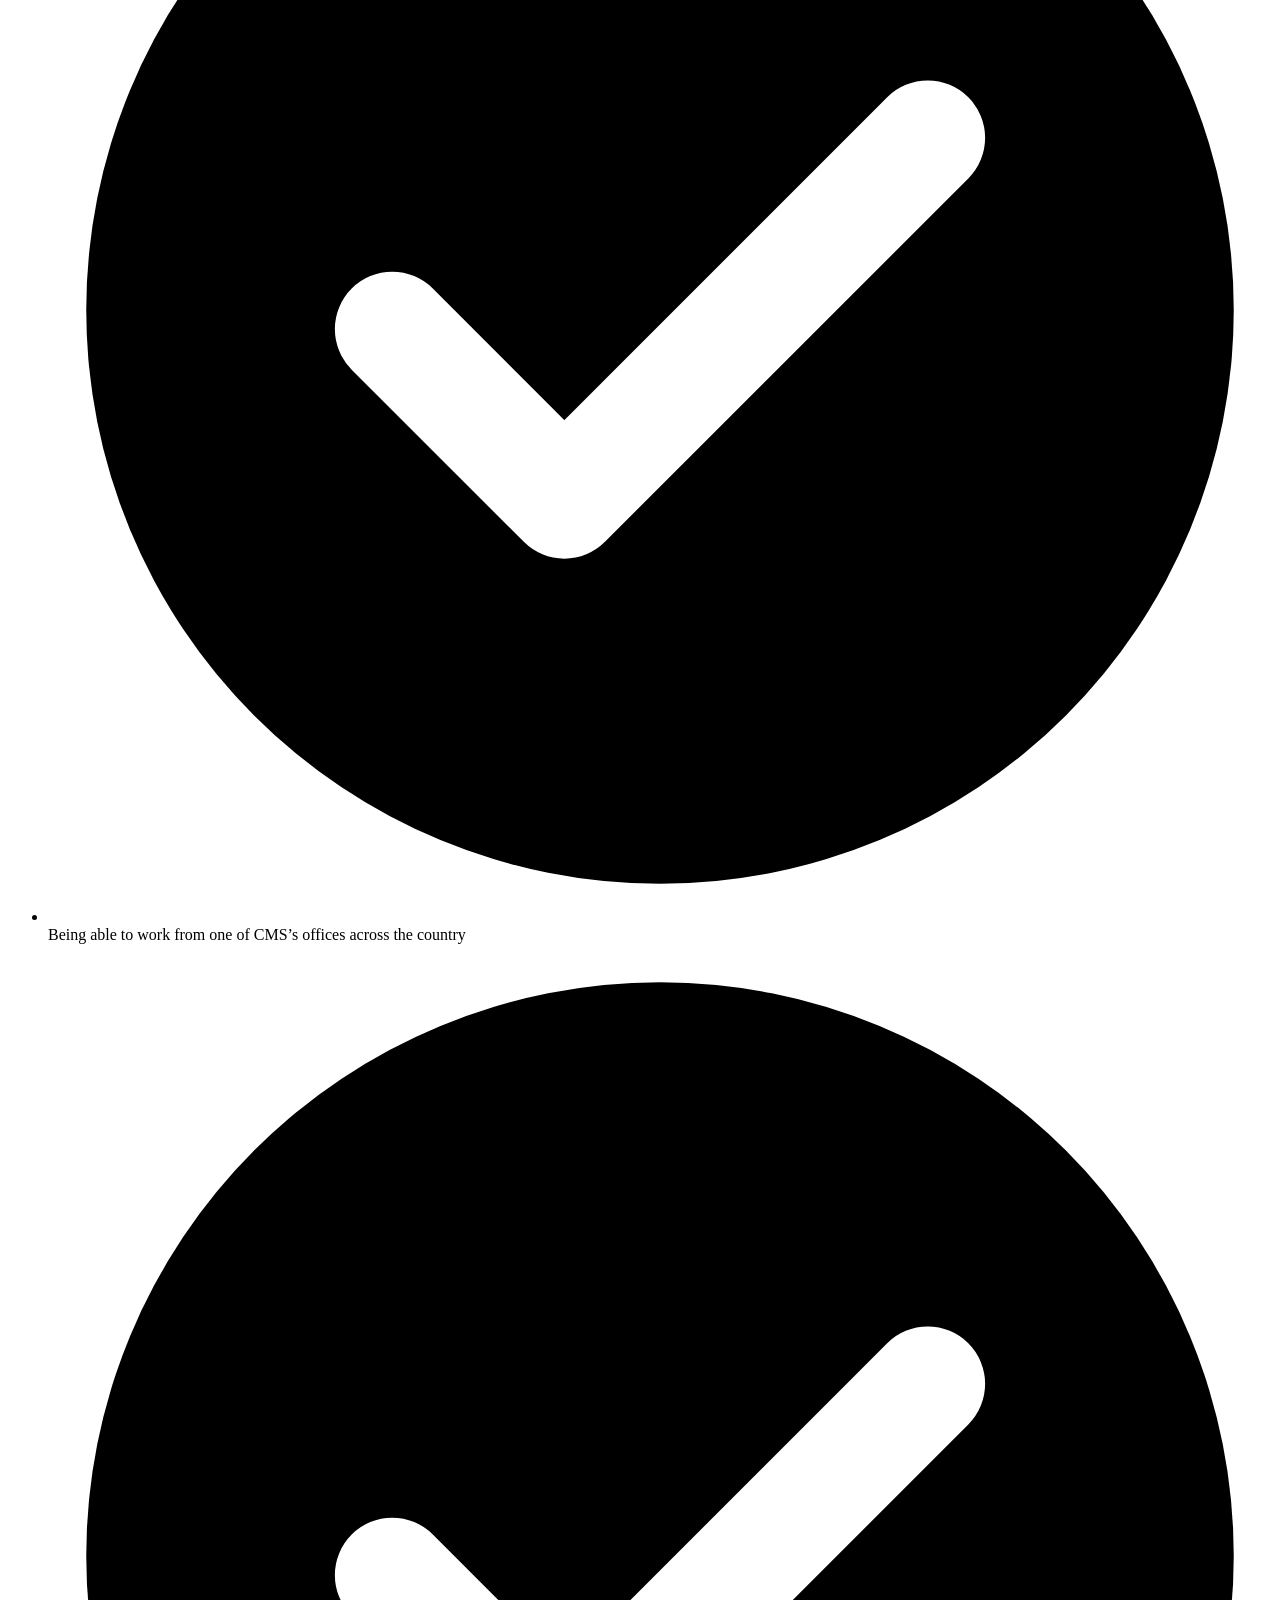
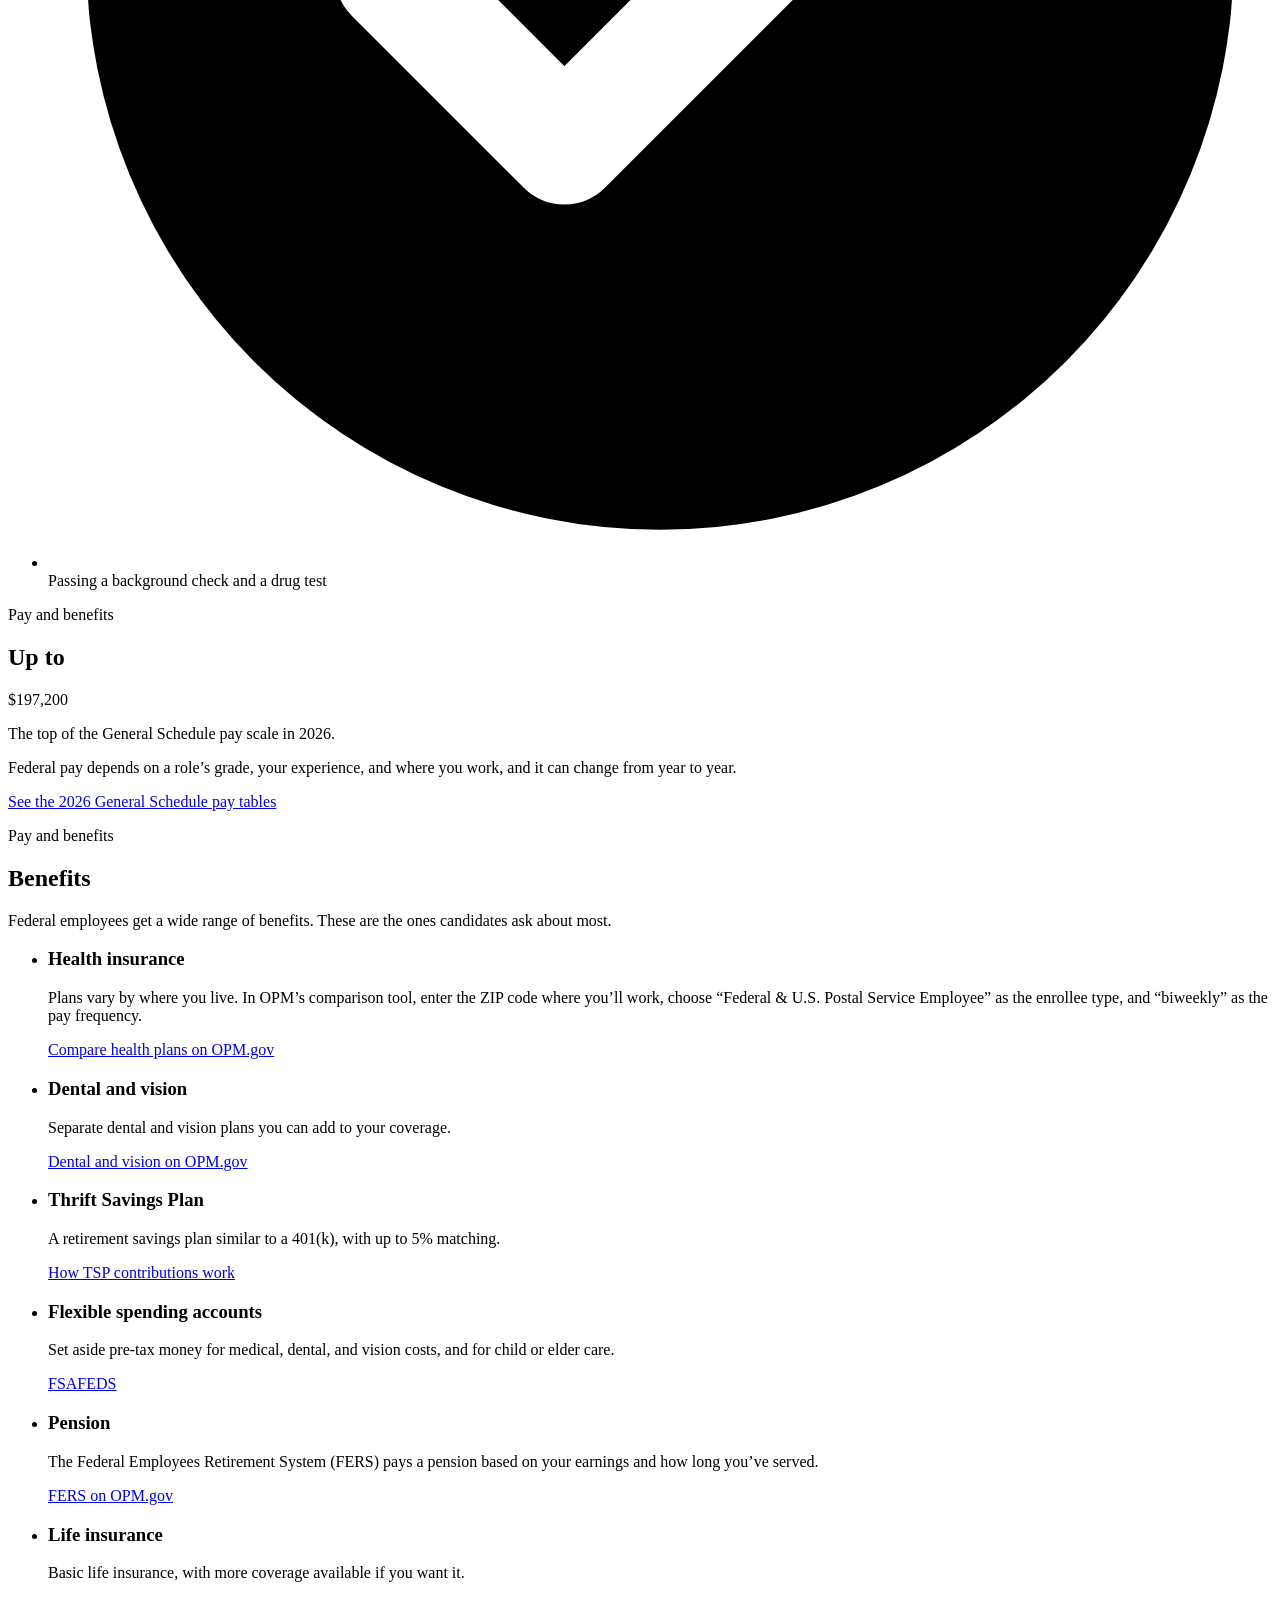
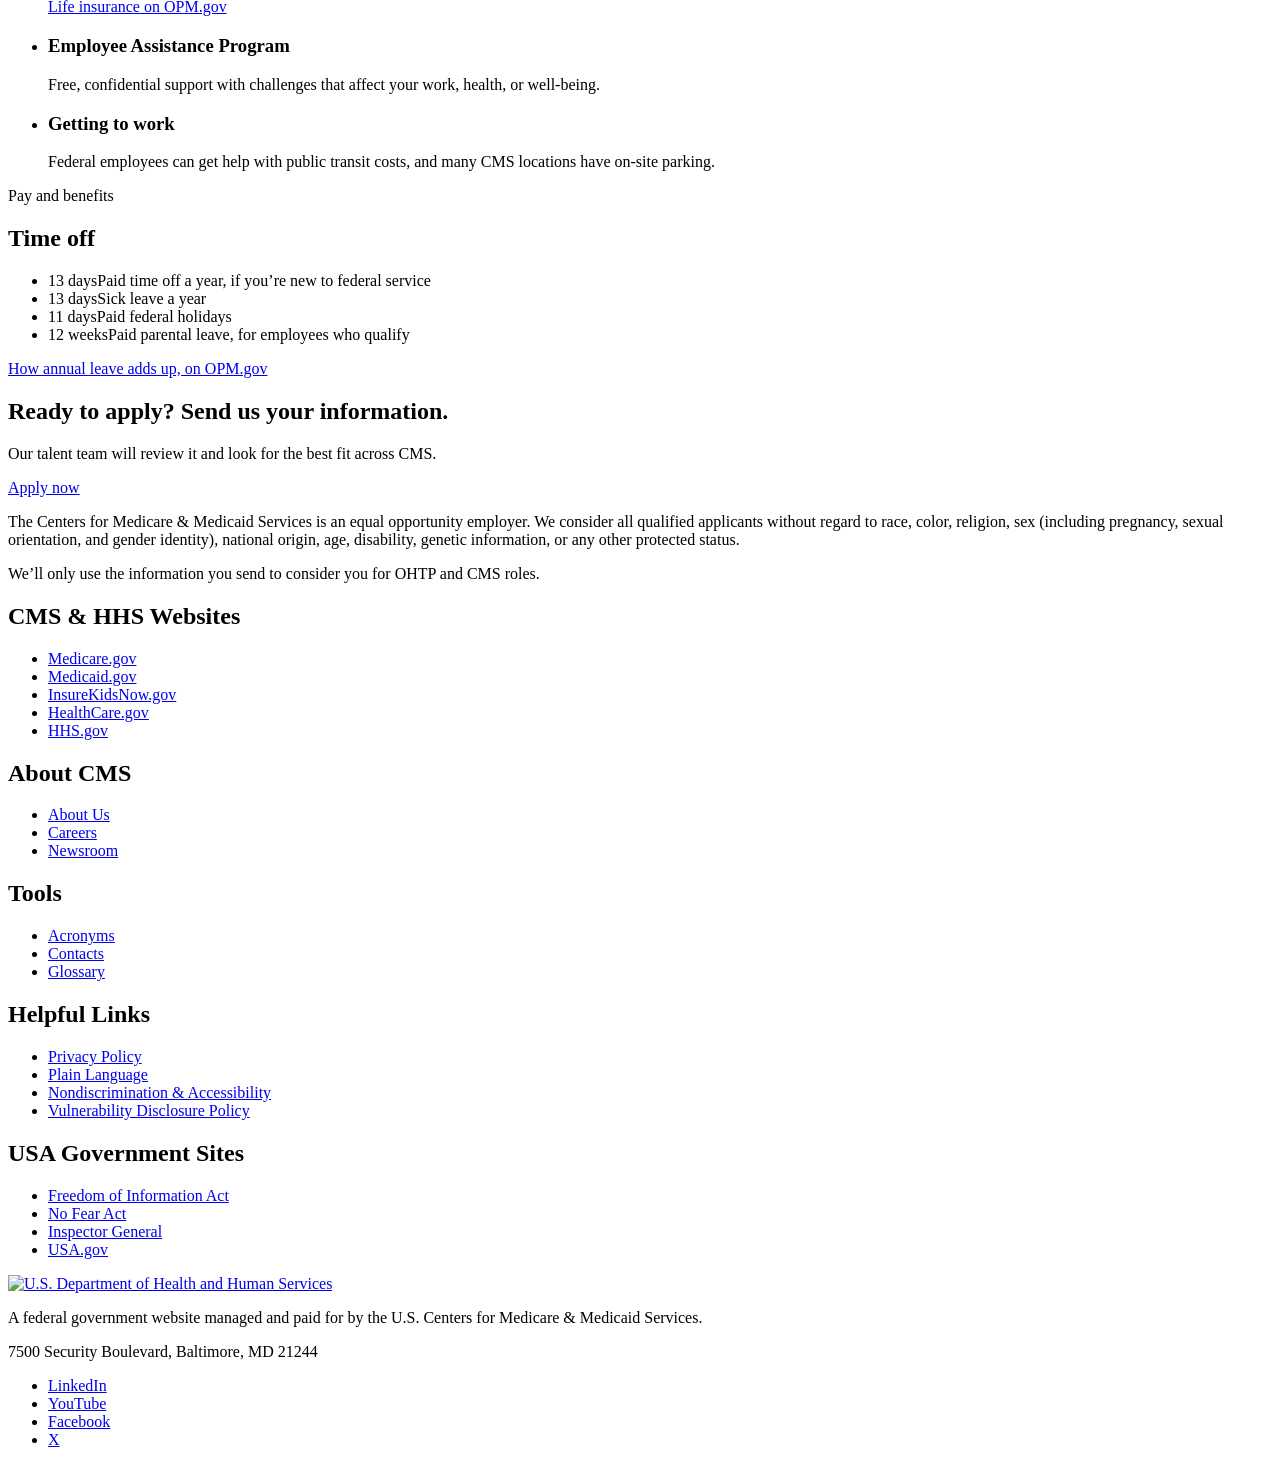
==== commit 5beebf62: "Publish fde0c8d Built from fde0c8db29d2d5c0cd5f8f8acc2f2c41e29e6703" ====
--- a/index.html
+++ b/index.html
@@ -6,7 +6,7 @@
 <meta name="robots" content="noindex">
 
 <link rel="icon" href="/ohtp-site/favicon.ico">
-<link rel="stylesheet" href="/ohtp-site/_bridgetown/static/index.XPQRLN4O.css">
+<link rel="stylesheet" href="/ohtp-site/_bridgetown/static/index.SGMOZH3E.css">
 <script src="/ohtp-site/_bridgetown/static/index.HDDXSKYW.js" defer></script>
 
 <!-- Begin Bridgetown SEO tag v7.0.1 -->
@@ -19,7 +19,7 @@
 <meta property="og:url" content="https://albertico-gov.github.io/ohtp-site/" />
 <meta property="og:site_name" content="Office of Health Technology and Products" />
 <meta property="og:type" content="article" />
-<meta property="article:published_time" content="2026-11-16T11:01:41-05:00" />
+<meta property="article:published_time" content="2026-11-16T11:14:01-05:00" />
 <meta name="twitter:card" content="summary" />
 <meta property="twitter:title" content="Office of Health Technology and Products: Centers for Medicare &amp; Medicaid Services" />
 <!-- End Bridgetown SEO tag -->
@@ -130,7 +130,7 @@
         </li>
         <li class="ohtp-steps__item">
           <h3 class="ohtp-steps__title ds-text-heading--xl">Get qualified</h3>
-          <p>Our talent team reviews your background against the qualifications for open roles and upcoming opportunities across CMS.</p>
+          <p>Our talent team reviews your background against the qualifications for open and upcoming opportunities across CMS.</p>
         </li>
         <li class="ohtp-steps__item">
           <h3 class="ohtp-steps__title ds-text-heading--xl">Interview</h3>
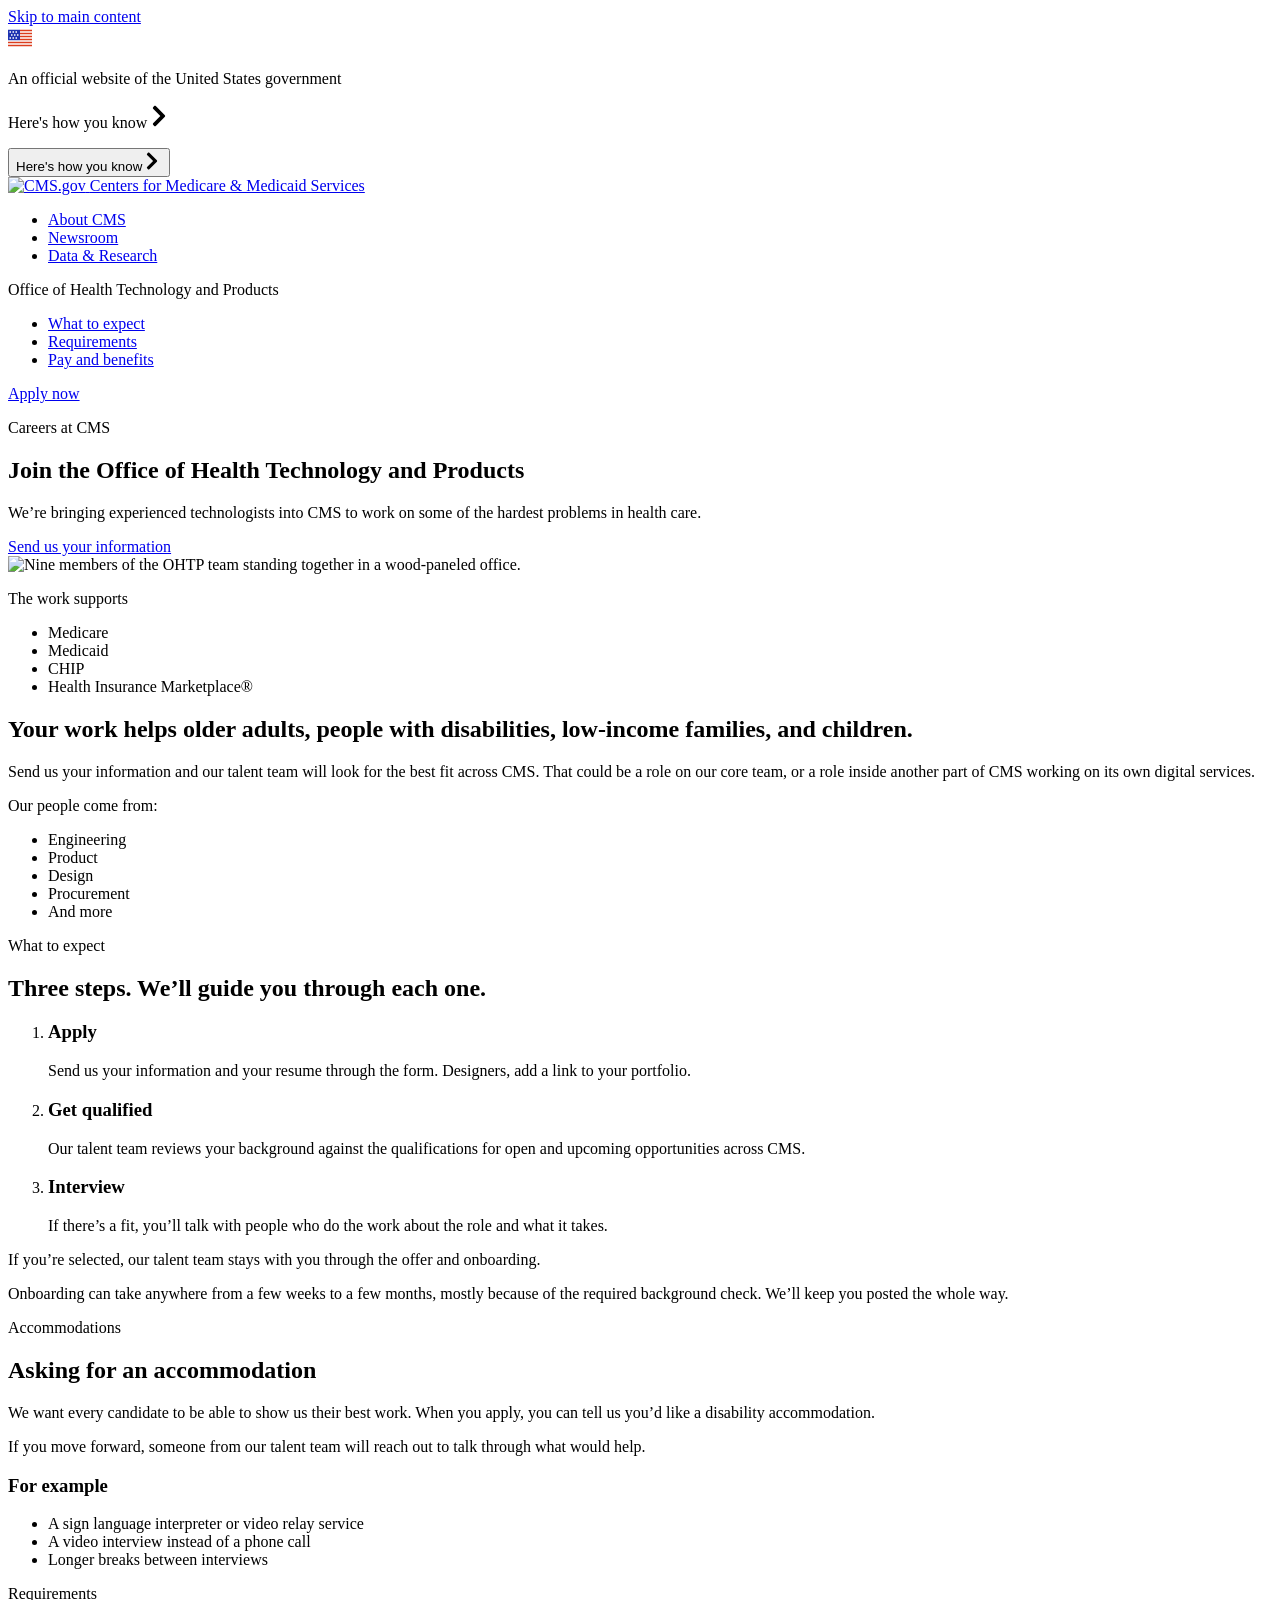
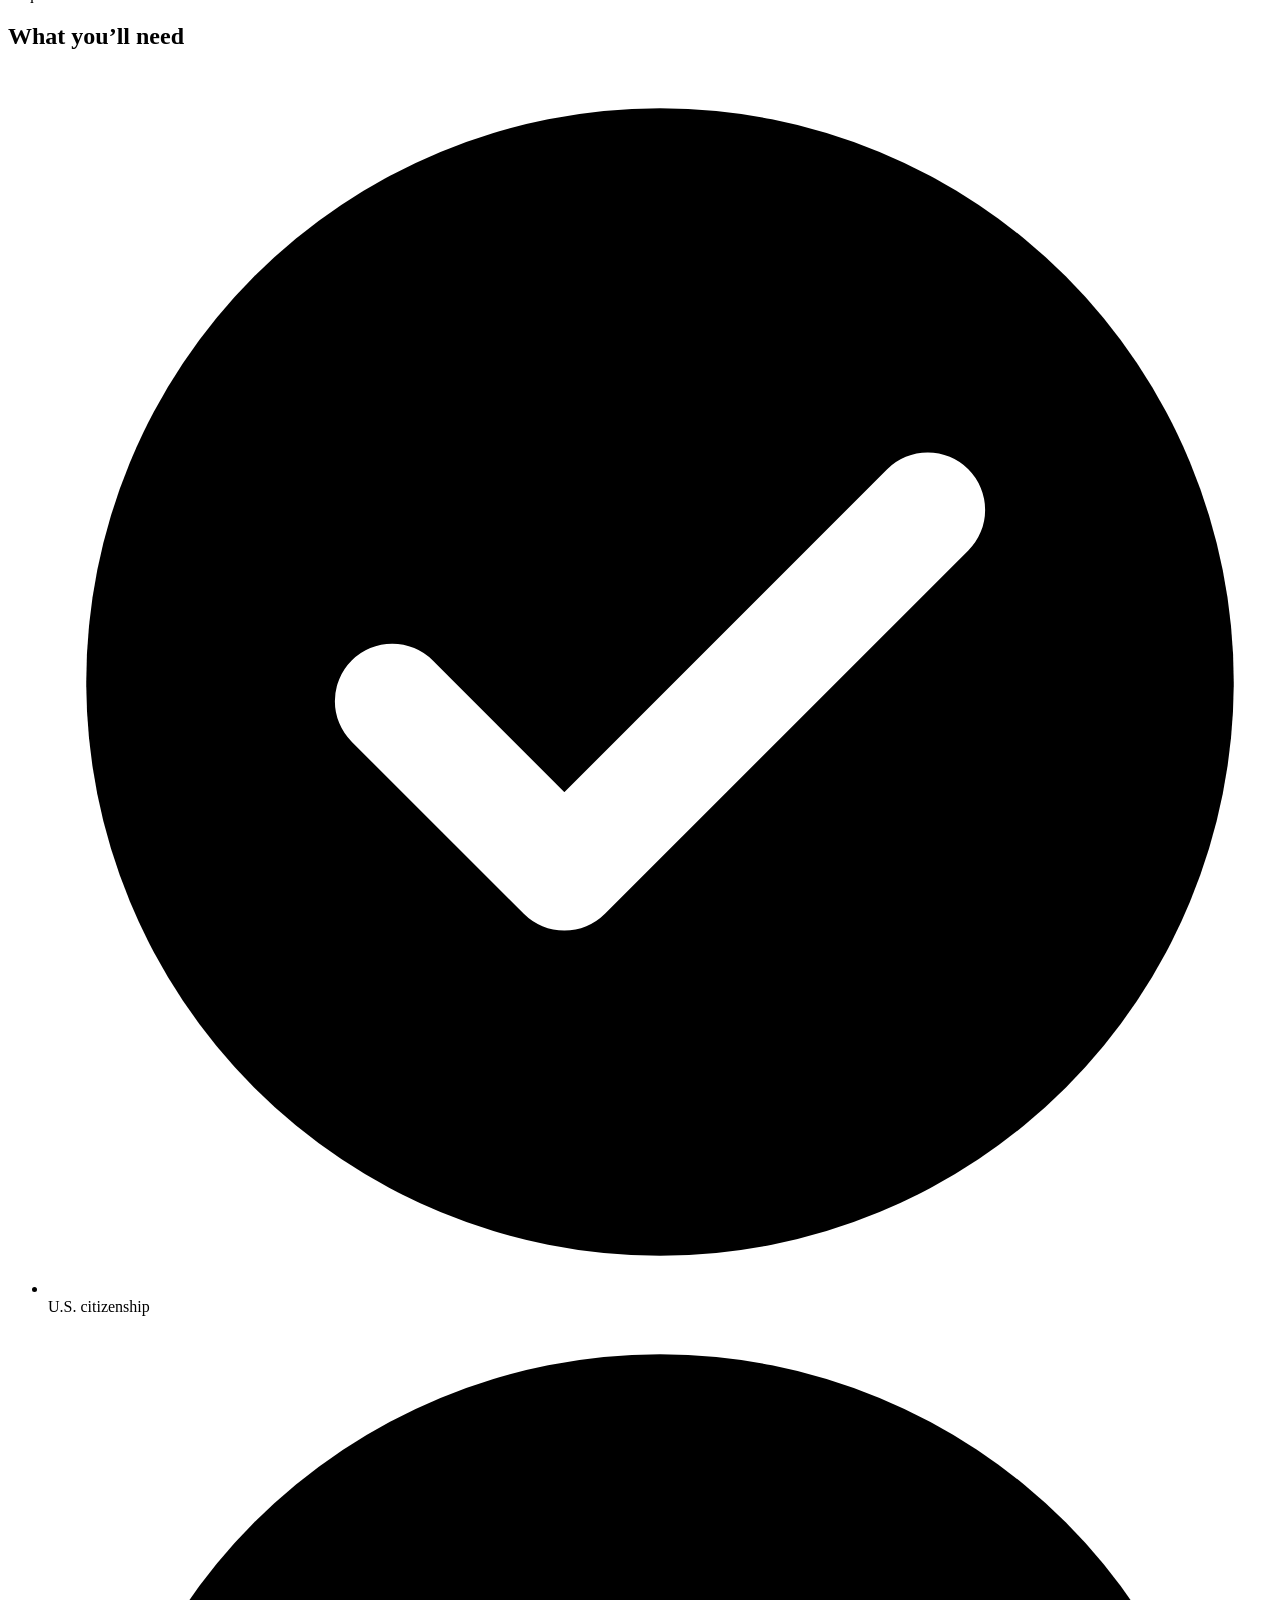
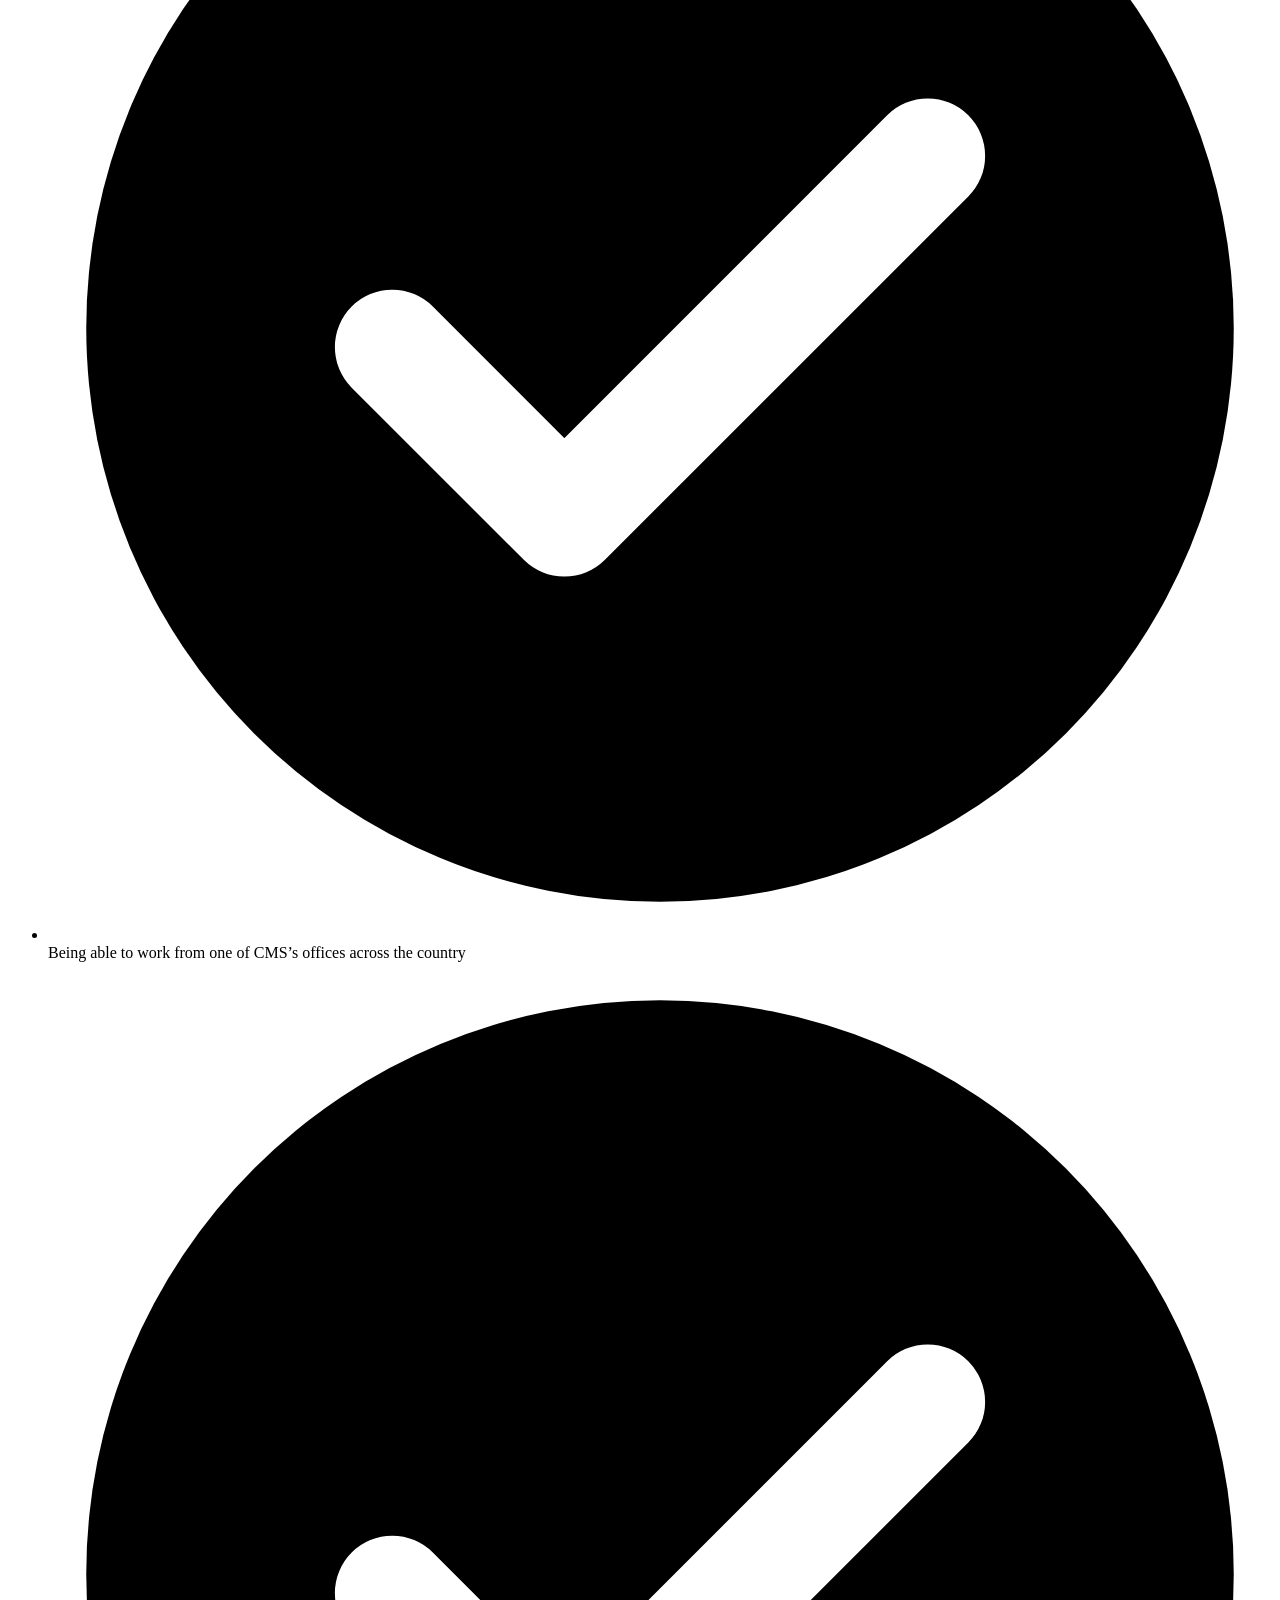
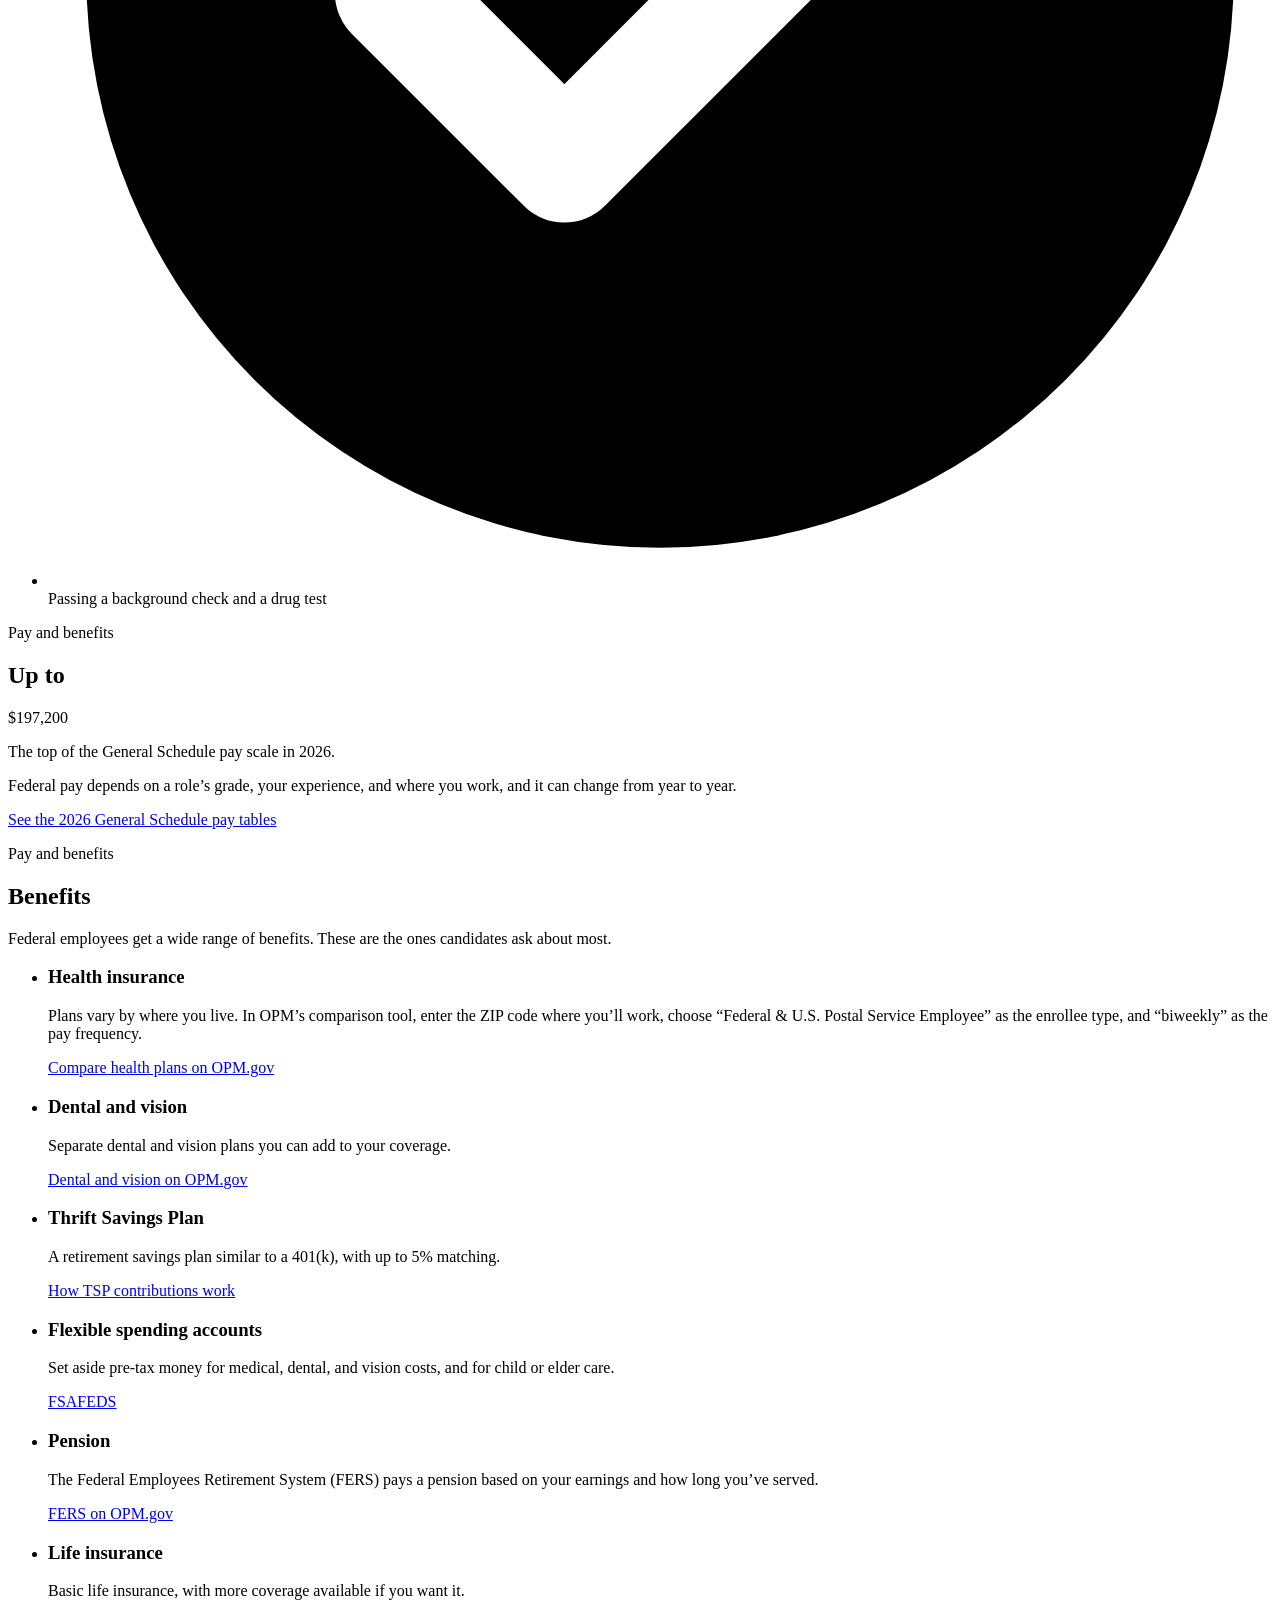
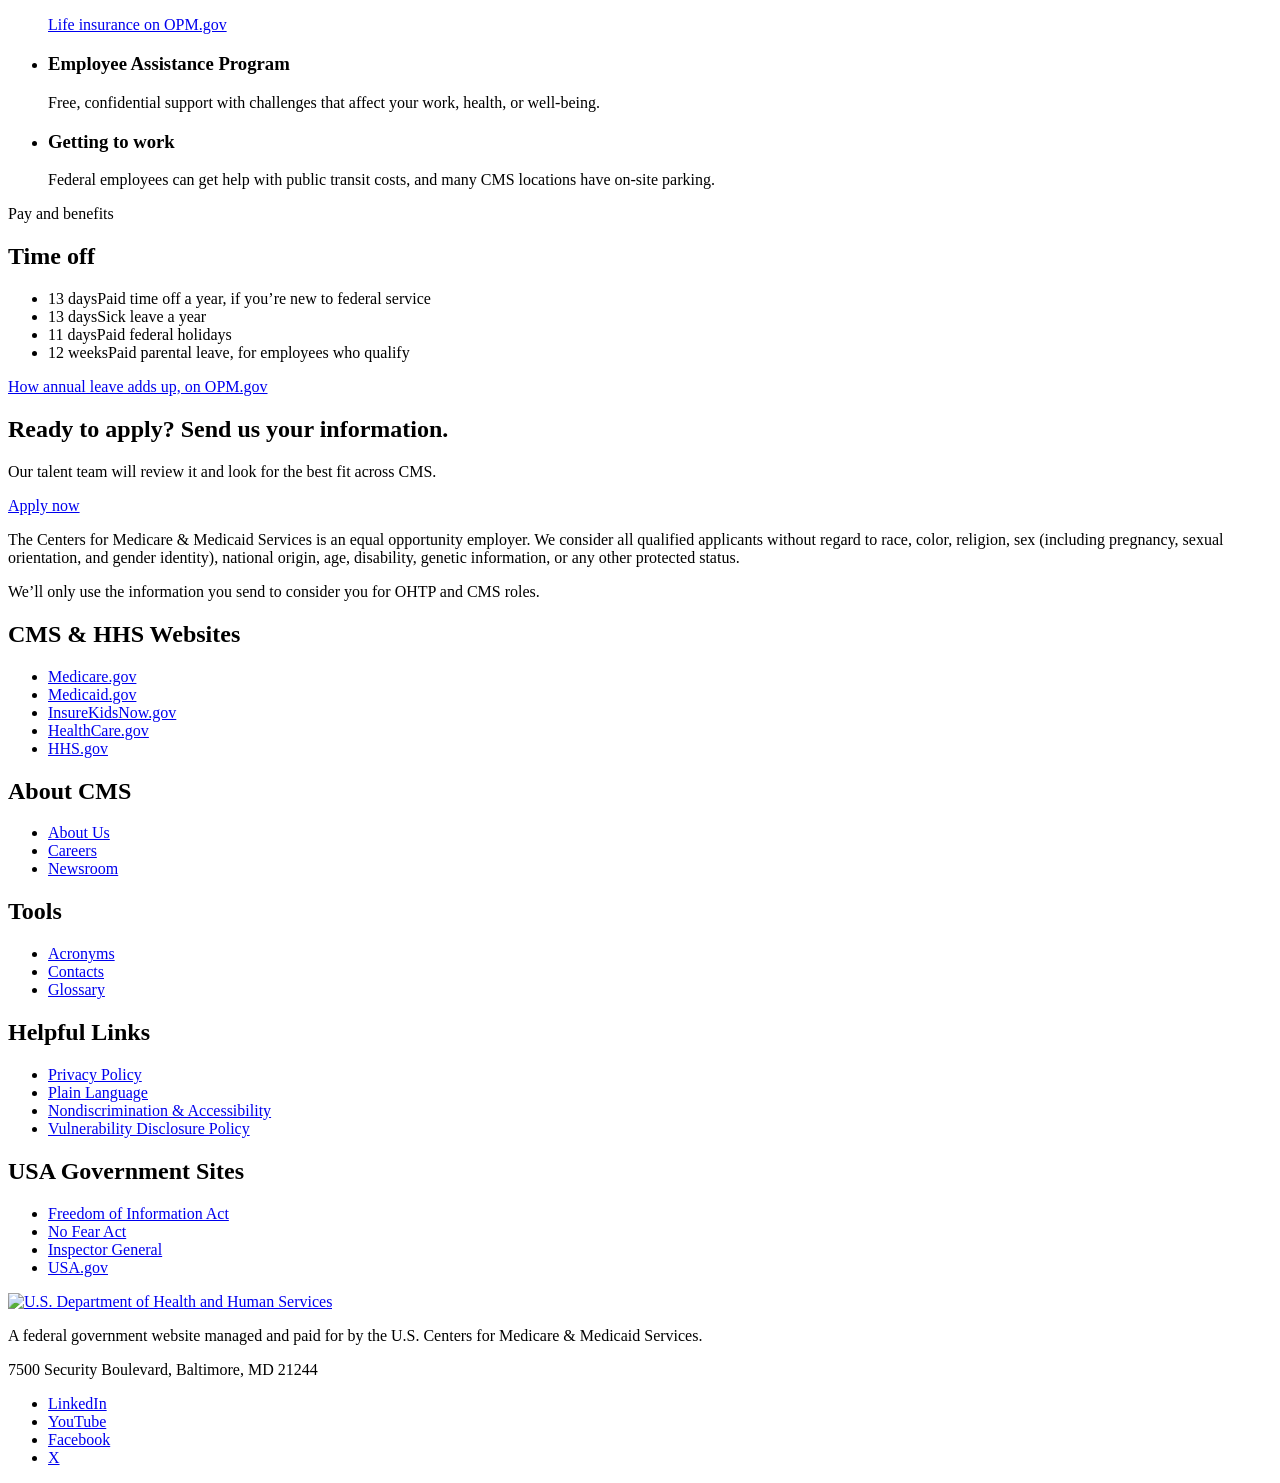
==== commit fe999d60: "Publish a459a46 Built from a459a46ece62981d01ed643697891859e1e4b2e0" ====
--- a/index.html
+++ b/index.html
@@ -6,8 +6,8 @@
 <meta name="robots" content="noindex">
 
 <link rel="icon" href="/ohtp-site/favicon.ico">
-<link rel="stylesheet" href="/ohtp-site/_bridgetown/static/index.SGMOZH3E.css">
-<script src="/ohtp-site/_bridgetown/static/index.HDDXSKYW.js" defer></script>
+<link rel="stylesheet" href="/ohtp-site/_bridgetown/static/index.H5DBWWU5.css">
+<script src="/ohtp-site/_bridgetown/static/index.F3LJEZO7.js" defer></script>
 
 <!-- Begin Bridgetown SEO tag v7.0.1 -->
 <title>Office of Health Technology and Products: Centers for Medicare &amp; Medicaid Services</title>
@@ -19,7 +19,7 @@
 <meta property="og:url" content="https://albertico-gov.github.io/ohtp-site/" />
 <meta property="og:site_name" content="Office of Health Technology and Products" />
 <meta property="og:type" content="article" />
-<meta property="article:published_time" content="2026-11-16T11:14:01-05:00" />
+<meta property="article:published_time" content="2026-11-16T11:40:12-05:00" />
 <meta name="twitter:card" content="summary" />
 <meta property="twitter:title" content="Office of Health Technology and Products: Centers for Medicare &amp; Medicaid Services" />
 <!-- End Bridgetown SEO tag -->
@@ -89,6 +89,7 @@
         <a href="/ohtp-site/apply/" class="ds-c-button ds-c-button--big ds-c-button--solid">Send us your information</a>
 
     </div>
+      <div class="ohtp-hero__media"><img src="/ohtp-site/images/ohtp-team.webp" alt="Nine members of the OHTP team standing together in a wood-paneled office."></div>
   </div>
 </section>
 
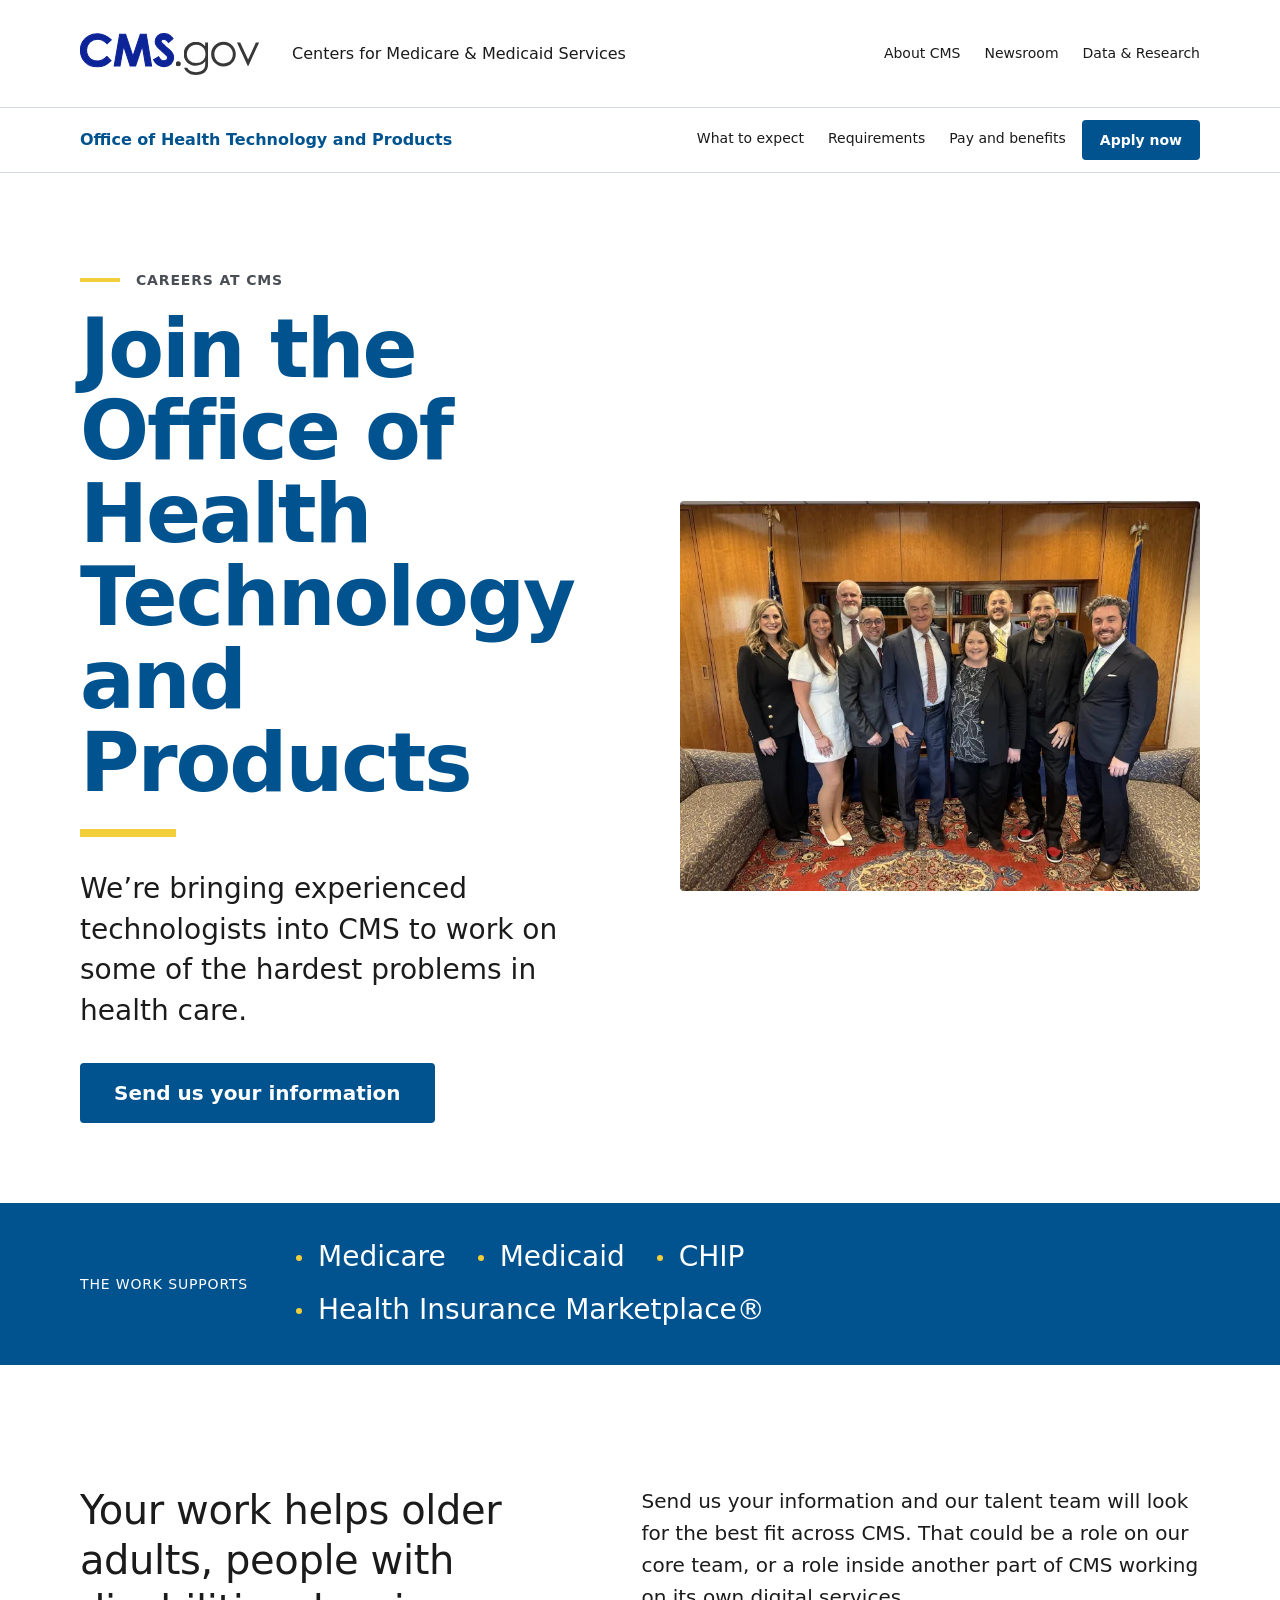
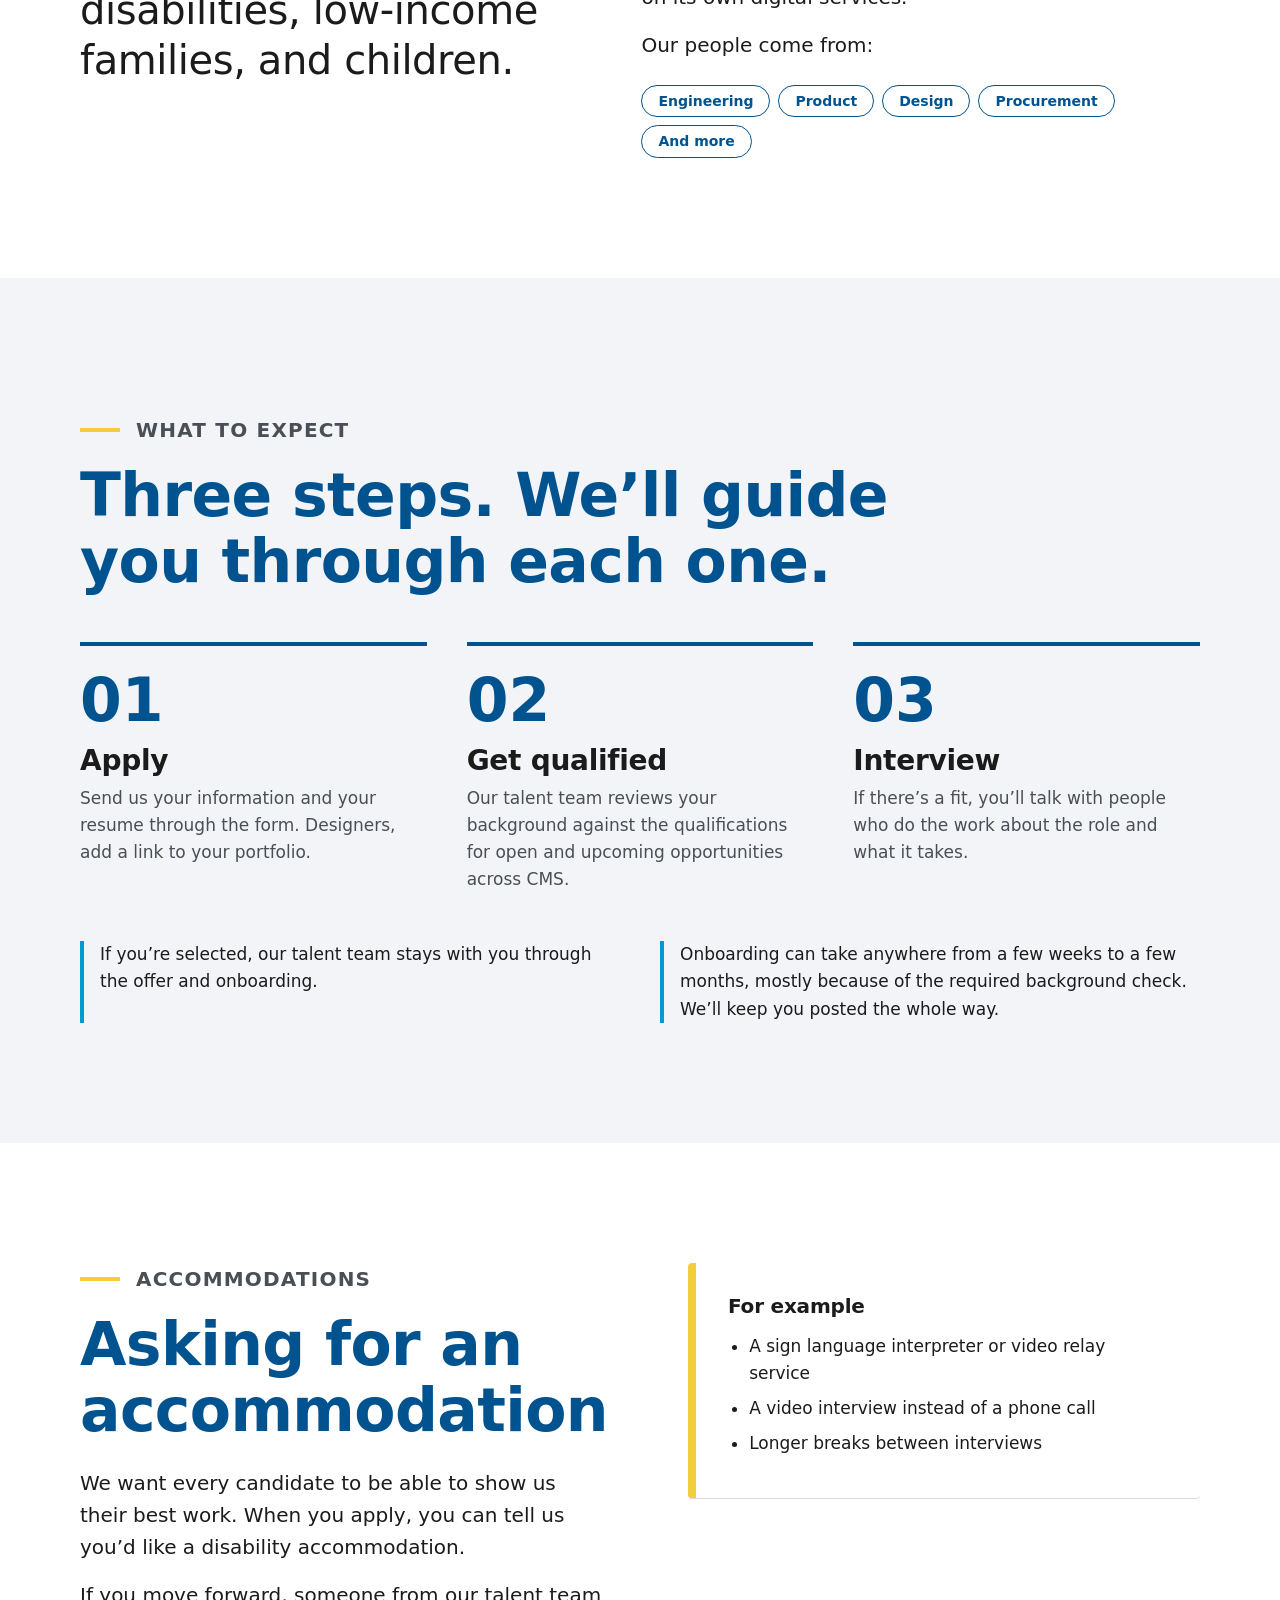
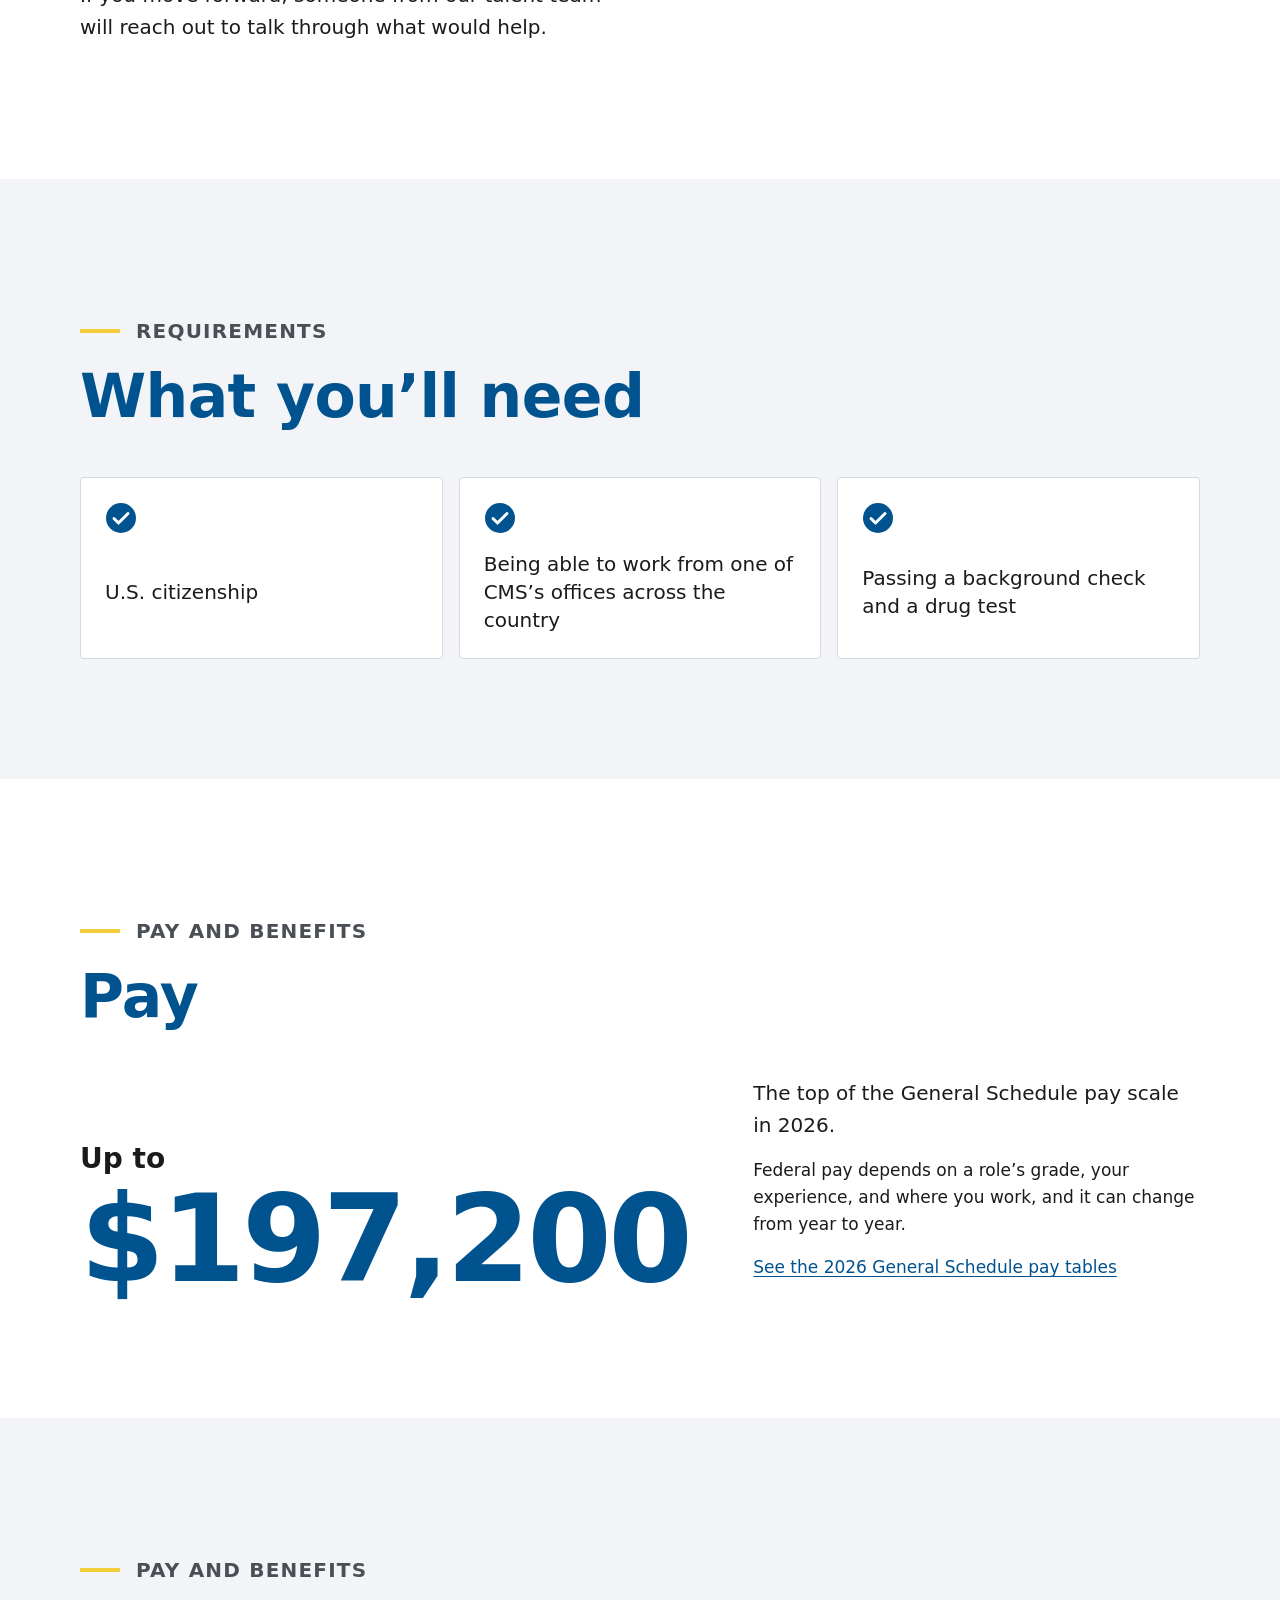
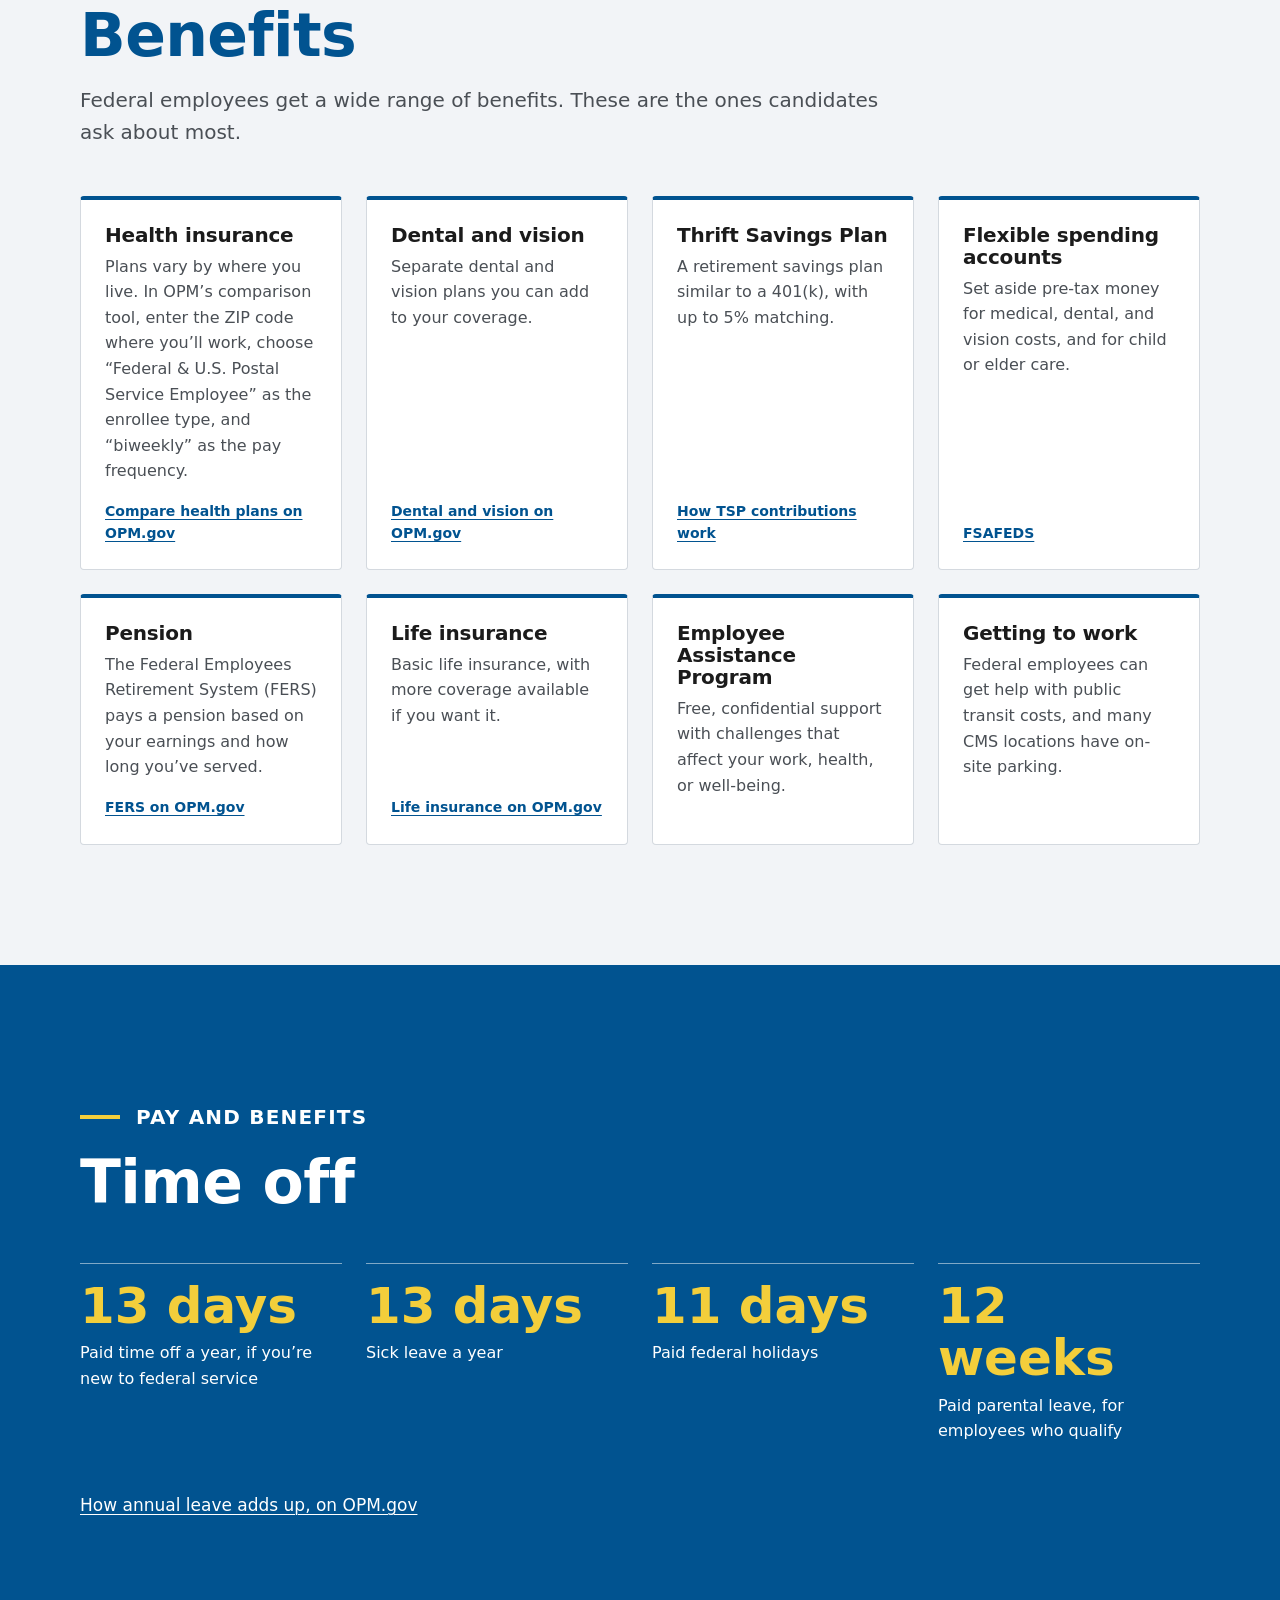
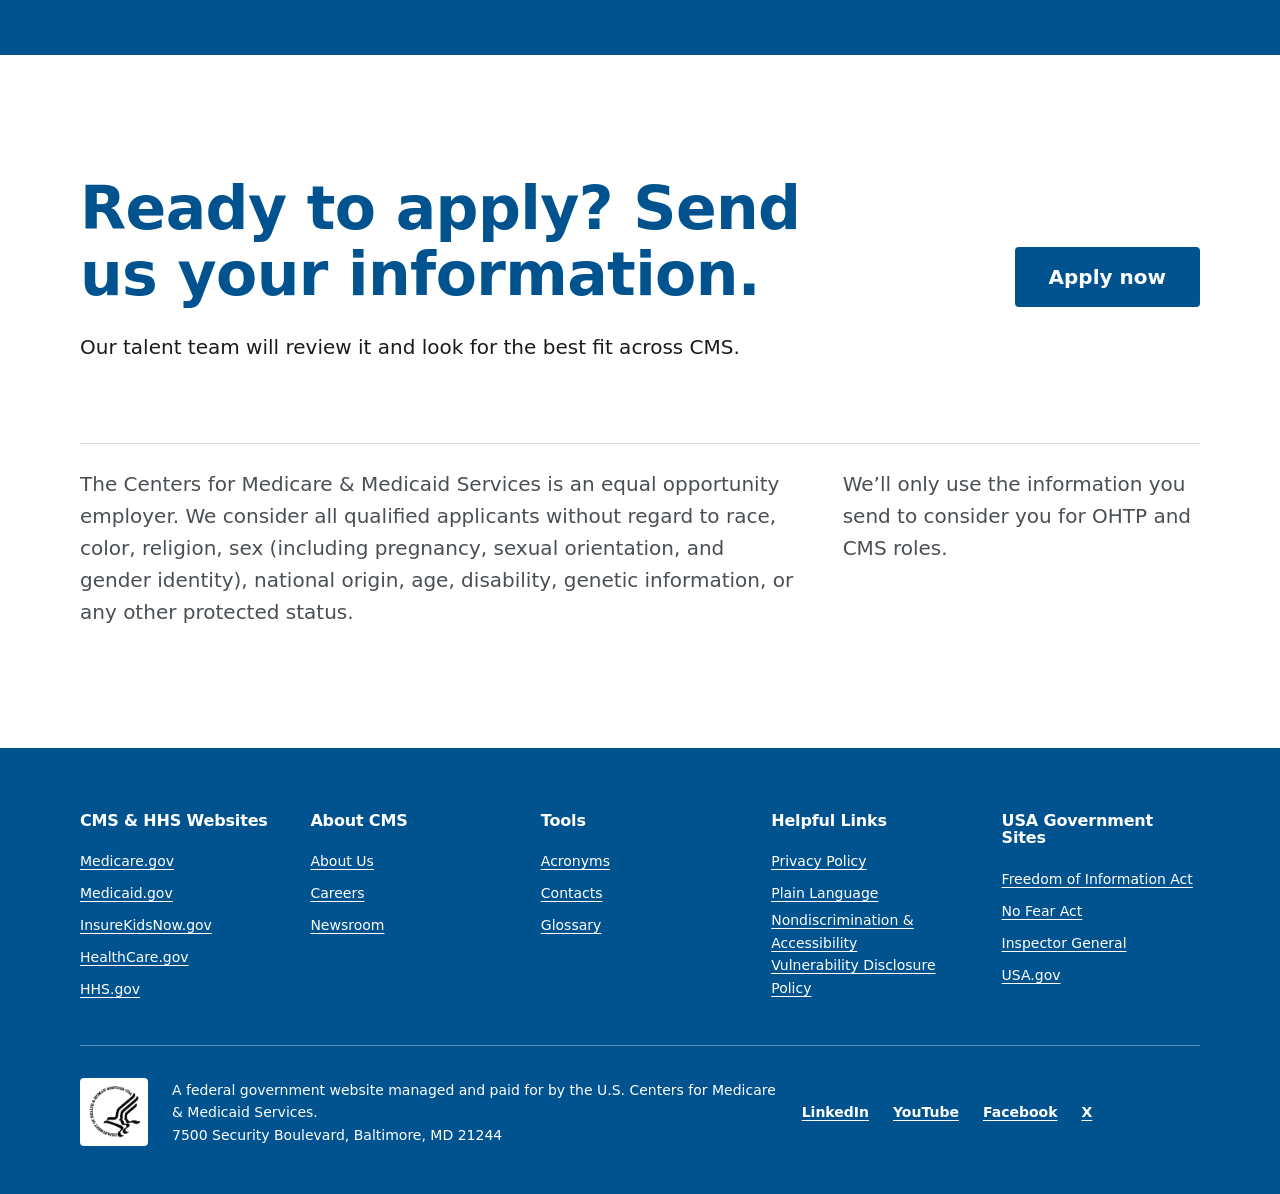
==== commit d26ba6e5: "feat: add Alberto's updates (apply page, 404, copy edits)" ====
--- a/index.html
+++ b/index.html
@@ -1,384 +1,285 @@
-<!doctype html>
-<html lang="en-US">
+<!DOCTYPE html>
+<html lang="en" dir="ltr">
   <head>
-    <meta charset="utf-8">
-<meta name="viewport" content="width=device-width, initial-scale=1.0">
-<meta name="robots" content="noindex">
-
-<link rel="icon" href="/ohtp-site/favicon.ico">
-<link rel="stylesheet" href="/ohtp-site/_bridgetown/static/index.H5DBWWU5.css">
-<script src="/ohtp-site/_bridgetown/static/index.F3LJEZO7.js" defer></script>
-
-<!-- Begin Bridgetown SEO tag v7.0.1 -->
-<title>Office of Health Technology and Products: Centers for Medicare &amp; Medicaid Services</title>
-<meta property="og:title" content="Office of Health Technology and Products: Centers for Medicare &amp; Medicaid Services" />
-<meta property="og:locale" content="en_US" />
+    <meta charset="utf-8" />
 <meta name="description" content="Work on technology that supports Medicare, Medicaid, CHIP, and the Health Insurance Marketplace®. Send your information to the CMS talent team." />
-<meta property="og:description" content="Work on technology that supports Medicare, Medicaid, CHIP, and the Health Insurance Marketplace®. Send your information to the CMS talent team." />
-<link rel="canonical" href="https://albertico-gov.github.io/ohtp-site/" />
-<meta property="og:url" content="https://albertico-gov.github.io/ohtp-site/" />
-<meta property="og:site_name" content="Office of Health Technology and Products" />
-<meta property="og:type" content="article" />
-<meta property="article:published_time" content="2026-11-16T11:40:12-05:00" />
-<meta name="twitter:card" content="summary" />
-<meta property="twitter:title" content="Office of Health Technology and Products: Centers for Medicare &amp; Medicaid Services" />
-<!-- End Bridgetown SEO tag -->
-
-
-  </head>
+<meta name="MobileOptimized" content="width" />
+<meta name="HandheldFriendly" content="true" />
+<meta name="viewport" content="width=device-width, initial-scale=1.0" />
+
+    <title>Join the Office of Health Technology and Products | CMS</title>
+    <link rel="icon" href="favicon.ico" />
+    <link rel="preload" href="assets/fonts/lexend-latin-600-normal.woff2" as="font" type="font/woff2" crossorigin />
+    <link rel="preload" href="assets/fonts/public-sans-latin-400-normal.woff2" as="font" type="font/woff2" crossorigin />
+    <link rel="stylesheet" media="all" href="assets/css/ohtp-MUKo5Vr9y0D7.css" />
+<link rel="stylesheet" media="all" href="assets/css/ohtp-sxg-c4f4t-CK.css" />
+
+    
+  <style>.ohtp-hero__media{aspect-ratio:4/3!important}.ohtp-hero__media img{display:block;aspect-ratio:4/3}@media (min-width:64em){.ohtp-hero__grid{grid-template-columns:1fr 1fr}}.ohtp-stat__prefix{display:block;font-size:var(--cms-type-lg);letter-spacing:0;line-height:1.2;margin-bottom:.25em;color:var(--cms-color-ink)}</style>
+</head>
   <body>
-    <a class="ds-c-skip-nav" href="#main-content">Skip to main content</a>
-
-    <section class="ds-c-usa-banner" aria-label="Official website of the United States government">
-  <header class="ds-c-usa-banner__header ds-u-font-size--sm">
-    <svg aria-hidden="true" class="ds-c-icon ds-c-icon--usa-flag ds-c-usa-banner__header-icon" viewBox="0 0 16 11" width="1.5em" height="1.5em" xmlns="http://www.w3.org/2000/svg"><g fill="none" fill-rule="evenodd"><path fill="#FFF" d="M0 0h16v11H0z"></path><path fill="#DB3E1F" d="M8 0h8v1H8z"></path><path fill="#1E33B1" d="M0 0h8v7H0z"></path><path fill="#DB3E1F" d="M8 2h8v1H8zM8 4h8v1H8zM8 6h8v1H8zM0 8h16v1H0zM0 10h16v1H0z"></path><path fill="#FFF" d="M1 1h1v1H1zM2 3h1v1H2zM1 5h1v1H1zM3 1h1v1H3zM4 3h1v1H4zM3 5h1v1H3zM5 1h1v1H5zM6 3h1v1H6zM5 5h1v1H5z"></path></g></svg>
-    <p class="ds-c-usa-banner__header-text">An official website of the United States government</p>
-    <p class="ds-c-usa-banner__action ds-u-align-items--center ds-u-md-display--none ds-u-display--flex">Here's how you know<svg aria-hidden="true" class="ds-c-icon ds-c-icon--arrow ds-c-icon--arrow-down ds-c-usa-banner__action-icon" viewBox="0 0 320 512" width="1.5em" height="1.5em" xmlns="http://www.w3.org/2000/svg" direction="down"><path fill="currentColor" d="M285.476 272.971L91.132 467.314c-9.373 9.373-24.569 9.373-33.941 0l-22.667-22.667c-9.357-9.357-9.375-24.522-.04-33.901L188.505 256 34.484 101.255c-9.335-9.379-9.317-24.544.04-33.901l22.667-22.667c9.373-9.373 24.569-9.373 33.941 0L285.475 239.03c9.373 9.372 9.373 24.568.001 33.941z"></path></svg></p>
-    <button type="button" class="ds-c-usa-banner__button" aria-expanded="false" aria-controls="usa-banner__panel"><span class="ds-c-usa-banner__button-text ds-u-md-display--flex ds-u-align-items--center">Here's how you know<svg aria-hidden="true" class="ds-c-icon ds-c-icon--arrow ds-c-icon--arrow-down ds-c-usa-banner__action-icon" viewBox="0 0 320 512" width="1.5em" height="1.5em" xmlns="http://www.w3.org/2000/svg" direction="down"><path fill="currentColor" d="M285.476 272.971L91.132 467.314c-9.373 9.373-24.569 9.373-33.941 0l-22.667-22.667c-9.357-9.357-9.375-24.522-.04-33.901L188.505 256 34.484 101.255c-9.335-9.379-9.317-24.544.04-33.901l22.667-22.667c9.373-9.373 24.569-9.373 33.941 0L285.475 239.03c9.373 9.372 9.373 24.568.001 33.941z"></path></svg></span><span class="ds-c-usa-banner__button-icon-container" hidden><svg aria-hidden="true" class="ds-c-icon ds-c-icon--close ds-c-icon--close-thin ds-c-usa-banner__button-icon" viewBox="-2 -2 18 18" width="1.5em" height="1.5em" xmlns="http://www.w3.org/2000/svg"><path fill="none" stroke="currentColor" stroke-linecap="round" stroke-width="2" d="M0 13.0332964L13.0332964 0M13.0332964 13.0332964L0 0"></path></svg></span></button>
-  </header>
-  <div class="ds-c-usa-banner__guidance [ ds-u-leading--base ds-u-font-size--base ]">
-    <div id="usa-banner__panel" class="ds-c-usa-banner__guidance-container" hidden>
-      <div class="ds-c-usa-banner__guidance-item">
-        <svg aria-hidden="true" class="ds-c-icon ds-c-icon--building-circle ds-c-usa-banner__guidance-icon" viewBox="0 0 54 54" width="1.5em" height="1.5em" xmlns="http://www.w3.org/2000/svg"><g><path class="ds-c-icon--building-circle__building" fill="currentColor" d="M36.5,20.91v1.36H35.15a0.71,0.71,0,0,1-.73.68H18.23a0.71,0.71,0,0,1-.73-0.68H16.14V20.91l10.18-4.07Zm0,13.57v1.36H16.14V34.48a0.71,0.71,0,0,1,.73-0.68h18.9A0.71,0.71,0,0,1,36.5,34.48ZM21.57,23.62v8.14h1.36V23.62h2.71v8.14H27V23.62h2.71v8.14h1.36V23.62h2.71v8.14h0.63a0.71,0.71,0,0,1,.73.68v0.68H17.5V32.45a0.71,0.71,0,0,1,.73-0.68h0.63V23.62h2.71Z"></path><circle class="ds-c-icon--building-circle__circle" fill="none" cx="50%" cy="50%" r="47%" stroke="currentColor" stroke-width="1"></circle></g></svg>
-        <p class="ds-c-usa-banner__guidance-text"><strong>Official websites use .gov</strong><br>A <strong> .gov </strong>website belongs to an official government organization in the United States.</p>
-      </div>
-      <div class="ds-c-usa-banner__guidance-item">
-        <svg aria-hidden="true" class="ds-c-icon ds-c-icon--lock-circle ds-c-usa-banner__guidance-icon" viewBox="0 0 54 54" width="1.5em" height="1.5em" xmlns="http://www.w3.org/2000/svg"><path fill="currentColor" d="M34.72,34.84a1.29,1.29,0,0,1-1.29,1.29H20.57a1.29,1.29,0,0,1-1.29-1.29V27.12a1.29,1.29,0,0,1,1.29-1.29H21V23.26a6,6,0,0,1,12,0v2.57h0.43a1.29,1.29,0,0,1,1.29,1.29v7.72Zm-4.29-9V23.26a3.43,3.43,0,0,0-6.86,0v2.57h6.86Z"></path><circle fill="none" stroke="currentColor" stroke-width="1" cx="50%" cy="50%" r="47%"></circle></svg>
-        <p class="ds-c-usa-banner__guidance-text"><strong>Secure .gov websites use HTTPS</strong><br>A <strong>lock </strong>(<svg aria-hidden="true" class="ds-c-icon ds-c-icon--lock ds-c-usa-banner__inline-lock-icon" viewBox="0 0 52 64" width="1.5em" height="1.5em" xmlns="http://www.w3.org/2000/svg"><path fill-rule="evenodd" d="M26 0c10.493 0 19 8.507 19 19v9h3a4 4 0 0 1 4 4v28a4 4 0 0 1-4 4H4a4 4 0 0 1-4-4V32a4 4 0 0 1 4-4h3v-9C7 8.507 15.507 0 26 0zm0 8c-5.979 0-10.843 4.77-10.996 10.712L15 19v9h22v-9c0-6.075-4.925-11-11-11z"></path></svg>)<span> or</span><strong> https:// </strong>means you've safely connected to the .gov website. Share sensitive information only on official, secure websites.</p>
-      </div>
-    </div>
-  </div>
-</section>
-
-    <header class="ohtp-cms-header">
-  <div class="ds-l-container ohtp-cms-header__inner">
-    <a class="ohtp-cms-header__brand" href="https://www.cms.gov/">
-      <img class="ohtp-cms-header__logo" src="/ohtp-site/images/cms-logo.svg" alt="CMS.gov" width="180" height="43">
-      <span class="ohtp-cms-header__tagline">Centers for Medicare &amp; Medicaid Services</span>
+    <a class="usa-skipnav" href="#main-content">Skip to main content</a>
+    
+      <div>
+<header class="cms-header">
+  <div class="grid-container cms-header__inner">
+    <a class="cms-header__brand" href="https://www.cms.gov">
+      <img class="cms-header__logo" src="assets/img/logo.svg" alt="CMS.gov" width="180" height="43">
+      <span class="cms-header__tagline">Centers for Medicare &amp; Medicaid Services</span>
     </a>
-    <nav aria-label="CMS.gov">
-      <ul class="ohtp-cms-header__utility">
-          <li><a href="https://www.cms.gov/about-cms">About CMS</a></li>
-          <li><a href="https://www.cms.gov/newsroom">Newsroom</a></li>
-          <li><a href="https://www.cms.gov/data-research">Data &amp; Research</a></li>
+    <nav aria-label="CMS global">
+      <ul class="cms-header__utility">
+        <li><a href="https://www.cms.gov/about-cms">About CMS</a></li>
+        <li><a href="https://www.cms.gov/newsroom">Newsroom</a></li>
+        <li><a href="https://www.cms.gov/data-research">Data &amp; Research</a></li>
       </ul>
     </nav>
   </div>
+  
+  
 </header>
 
-    <nav class="ohtp-local-nav" aria-label="Office of Health Technology and Products">
-  <div class="ds-l-container ohtp-local-nav__inner">
-    <p class="ohtp-local-nav__office">Office of Health Technology and Products</p>
-    <ul class="ohtp-local-nav__links">
-        <li><a href="/ohtp-site/#what-to-expect">What to expect</a></li>
-        <li><a href="/ohtp-site/#requirements">Requirements</a></li>
-        <li><a href="/ohtp-site/#pay">Pay and benefits</a></li>
-    </ul>
-    <a href="/ohtp-site/apply/" class="ds-c-button ds-c-button--small ds-c-button--solid">Apply now</a>
-
-  </div>
+  <div>
+
+  </div>
+
+
+<main id="main-content" class="cms-evo-main" tabindex="-1">
+    <div>
+    <div id="block-ohtp-evo-join-page-title">
+  
+    
+      
+
+
+  </div>
+
+<div class="ohtp-page">
+  <nav class="ohtp-section ohtp-section--ohtp-local-nav ohtp-section--bg-white ohtp-localnav" aria-label="On this page">
+  <div class="ohtp-container ohtp-localnav__inner">
+    <p class="ohtp-localnav__title">Office of Health Technology and Products</p>
+          <ul class="ohtp-localnav__links">
+                  <li><a href="#what-to-expect">What to expect</a></li>
+                  <li><a href="#requirements">Requirements</a></li>
+                  <li><a href="#pay">Pay and benefits</a></li>
+              </ul>
+              <a class="usa-button usa-button--sm" href="apply/">Apply now</a>
+      </div>
 </nav>
-
-    <main id="main-content">
-        <section class="ohtp-band ohtp-band--white ohtp-hero"  aria-labelledby="section-1-title">
-  <div class="ds-l-container ohtp-hero__grid">
+<section class="ohtp-section ohtp-section--ohtp-hero ohtp-section--bg-white ohtp-hero" aria-labelledby="ohtp-hero-2-title">
+  <div class="ohtp-container ohtp-hero__grid">
     <div class="ohtp-hero__text">
-      <p class="ohtp-eyebrow">Careers at CMS</p>
-      <h1 class="ohtp-hero__title ds-text-heading--5xl" id="section-1-title">Join the Office of Health Technology and Products<span class="ohtp-hero__rule" aria-hidden="true"></span></h1>
-      <div class="ohtp-hero__lede"><p>We’re bringing experienced technologists into CMS to work on some of the hardest problems in health care.</p></div>
-        <a href="/ohtp-site/apply/" class="ds-c-button ds-c-button--big ds-c-button--solid">Send us your information</a>
-
-    </div>
-      <div class="ohtp-hero__media"><img src="/ohtp-site/images/ohtp-team.webp" alt="Nine members of the OHTP team standing together in a wood-paneled office."></div>
-  </div>
-</section>
-
-  <section class="ohtp-band ohtp-band--dark ohtp-program-strip"  aria-label="The work supports">
-  <div class="ds-l-container ohtp-program-strip__inner">
-    <p class="ohtp-program-strip__label">The work supports</p>
-    <ul class="ohtp-program-strip__list">
-      <li>Medicare</li><li>Medicaid</li><li>CHIP</li><li>Health Insurance Marketplace®</li>
-    </ul>
-  </div>
-</section>
-
-  <section class="ohtp-band ohtp-band--white ohtp-intro"  aria-labelledby="section-3-title">
-  <div class="ds-l-container ohtp-intro__grid ohtp-reveal">
-    <h2 class="ohtp-intro__statement ds-text-heading--3xl" id="section-3-title">Your work helps older adults, people with disabilities, low-income families, and children.</h2>
+      <p class="ohtp-kicker">Careers at CMS</p>      <h1 id="ohtp-hero-2-title" class="ohtp-hero__title">Join the Office of Health Technology and Products<span class="ohtp-hero__rule" aria-hidden="true"></span></h1>
+      <div class="ohtp-hero__lede"><p>We’re bringing experienced technologists into CMS to work on some of the hardest problems in health care.</p></div>              <div class="ohtp-hero__actions">
+          <a class="usa-button usa-button--big" href="apply/">Send us your information</a>                  </div>
+          </div>
+          <div class="ohtp-hero__media"><picture><source type="image/webp" srcset="assets/img/ohtp-team-800.webp 800w, assets/img/ohtp-team-1200.webp 1200w, assets/img/ohtp-team-1600.webp 1600w" sizes="(min-width:80em) 520px, (min-width:64em) 42vw, calc(100vw - 48px)"><img src="assets/img/ohtp-team.jpg" width="1600" height="1200" decoding="async" fetchpriority="high" alt="Nine members of the OHTP team standing together in a wood-paneled office."></picture></div>
+      </div>
+</section>
+<section class="ohtp-section ohtp-section--ohtp-program-strip ohtp-section--bg-dark ohtp-program-strip" aria-label="The work supports">
+  <div class="ohtp-container ohtp-program-strip__inner">
+    <p class="ohtp-program-strip__label">The work supports</p>    <ul class="ohtp-program-strip__list">
+      <li>Medicare</li><li>Medicaid</li><li>CHIP</li><li>Health Insurance Marketplace®</li>    </ul>
+  </div>
+</section>
+<section class="ohtp-section ohtp-section--ohtp-intro ohtp-section--bg-white ohtp-band ohtp-intro" aria-labelledby="ohtp-intro-4-title">
+  <div class="ohtp-container ohtp-intro__grid ohtp-reveal">
+    <h2 id="ohtp-intro-4-title" class="ohtp-intro__statement">Your work helps older adults, people with disabilities, low-income families, and children.</h2>
     <div class="ohtp-intro__body">
       <p>Send us your information and our talent team will look for the best fit across CMS. That could be a role on our core team, or a role inside another part of CMS working on its own digital services.</p>
-
-<p>Our people come from:</p>
-        <ul class="ohtp-intro__tags">
-          <li>Engineering</li><li>Product</li><li>Design</li><li>Procurement</li><li>And more</li>
-        </ul>
-    </div>
-  </div>
-</section>
-
-  <section class="ohtp-band ohtp-band--tint ohtp-steps" id="what-to-expect" aria-labelledby="what-to-expect-title">
-  <div class="ds-l-container">
-    <div class="ohtp-section-head ohtp-reveal">
-  <p class="ohtp-eyebrow">What to expect</p>
-  <h2 class="ohtp-section-head__title ds-text-heading--4xl" id="what-to-expect-title">Three steps. We’ll guide you through each one.</h2>
-  
+      <p>Our people come from:</p>              <ul class="ohtp-tags"><li>Engineering</li><li>Product</li><li>Design</li><li>Procurement</li><li>And more</li></ul>
+          </div>
+  </div>
+</section>
+<section class="ohtp-section ohtp-section--ohtp-steps ohtp-section--bg-tint ohtp-band ohtp-steps" id="what-to-expect" aria-labelledby="ohtp-steps-8-title">
+  <div class="ohtp-container">
+    <div class="ohtp-section-head ohtp-reveal">
+  <p class="ohtp-kicker">What to expect</p>  <h2 id="ohtp-steps-8-title" class="ohtp-section-head__title">Three steps. We’ll guide you through each one.</h2>
+  </div>
+    <ol class="usa-process-list ohtp-reveal">
+              <li class="usa-process-list__item">
+          <h3 class="usa-process-list__heading">Apply</h3>
+          <div class="usa-process-list__body"><p>Send us your information and your resume through the form. Designers, add a link to your portfolio.</p></div>
+        </li>
+              <li class="usa-process-list__item">
+          <h3 class="usa-process-list__heading">Get qualified</h3>
+          <div class="usa-process-list__body"><p>Our talent team reviews your background against the qualifications for open and upcoming opportunities across CMS.</p></div>
+        </li>
+              <li class="usa-process-list__item">
+          <h3 class="usa-process-list__heading">Interview</h3>
+          <div class="usa-process-list__body"><p>If there’s a fit, you’ll talk with people who do the work about the role and what it takes.</p></div>
+        </li>
+          </ol>
+    <div class="ohtp-process-notes ohtp-reveal"><p>If you’re selected, our talent team stays with you through the offer and onboarding.</p><p>Onboarding can take anywhere from a few weeks to a few months, mostly because of the required background check. We’ll keep you posted the whole way.</p></div>  </div>
+</section>
+<section class="ohtp-section ohtp-section--ohtp-summary-box ohtp-section--bg-white ohtp-band ohtp-summary" aria-labelledby="ohtp-summary-box-9-title">
+  <div class="ohtp-container ohtp-split">
+    <div class="ohtp-split__text ohtp-reveal">
+      <p class="ohtp-kicker">Accommodations</p>      <h2 id="ohtp-summary-box-9-title" class="ohtp-section-head__title ohtp-split__title">Asking for an accommodation</h2>
+      <p>We want every candidate to be able to show us their best work. When you apply, you can tell us you’d like a disability accommodation.</p><p>If you move forward, someone from our talent team will reach out to talk through what would help.</p>
+    </div>
+          <div class="usa-summary-box ohtp-reveal" role="region" aria-labelledby="ohtp-summary-box-9-title-box">
+        <div class="usa-summary-box__body">
+          <h3 class="usa-summary-box__heading" id="ohtp-summary-box-9-title-box">For example</h3>
+          <div class="usa-summary-box__text">
+            <ul class="usa-list"><li>A sign language interpreter or video relay service</li><li>A video interview instead of a phone call</li><li>Longer breaks between interviews</li></ul>
+          </div>
+        </div>
+      </div>
+      </div>
+</section>
+<section class="ohtp-section ohtp-section--ohtp-checklist ohtp-section--bg-tint ohtp-band ohtp-checklist-section" id="requirements" aria-labelledby="ohtp-checklist-10-title">
+  <div class="ohtp-container">
+    <div class="ohtp-section-head ohtp-reveal">
+  <p class="ohtp-kicker">Requirements</p>  <h2 id="ohtp-checklist-10-title" class="ohtp-section-head__title">What you’ll need</h2>
+  </div>
+    <ul class="ohtp-checklist ohtp-reveal">
+              <li><svg class="ohtp-checklist__icon" viewBox="0 0 32 32" aria-hidden="true" focusable="false"><circle cx="16" cy="16" r="15" fill="currentColor"/><path d="M9 16.5l4.5 4.5L23 11.5" fill="none" stroke="#fff" stroke-width="3" stroke-linecap="round" stroke-linejoin="round"/></svg><span>U.S. citizenship</span></li>
+              <li><svg class="ohtp-checklist__icon" viewBox="0 0 32 32" aria-hidden="true" focusable="false"><circle cx="16" cy="16" r="15" fill="currentColor"/><path d="M9 16.5l4.5 4.5L23 11.5" fill="none" stroke="#fff" stroke-width="3" stroke-linecap="round" stroke-linejoin="round"/></svg><span>Being able to work from one of CMS’s offices across the country</span></li>
+              <li><svg class="ohtp-checklist__icon" viewBox="0 0 32 32" aria-hidden="true" focusable="false"><circle cx="16" cy="16" r="15" fill="currentColor"/><path d="M9 16.5l4.5 4.5L23 11.5" fill="none" stroke="#fff" stroke-width="3" stroke-linecap="round" stroke-linejoin="round"/></svg><span>Passing a background check and a drug test</span></li>
+          </ul>
+  </div>
+</section>
+<section class="ohtp-section ohtp-section--ohtp-pay-figure ohtp-section--bg-white ohtp-band ohtp-pay" id="pay" aria-labelledby="ohtp-pay-figure-11-title">
+  <div class="ohtp-container">
+    <div class="ohtp-section-head ohtp-reveal">
+  <p class="ohtp-kicker">Pay and benefits</p>  <h2 id="ohtp-pay-figure-11-title" class="ohtp-section-head__title">Pay</h2>
+  </div>
+    <div class="ohtp-stat ohtp-reveal">
+      <p class="ohtp-stat__number"><span class="ohtp-stat__prefix">Up to</span> $197,200</p>
+      <div class="ohtp-stat__text">
+        <p class="ohtp-stat__label">The top of the General Schedule pay scale in 2026.</p>        <p>Federal pay depends on a role’s grade, your experience, and where you work, and it can change from year to year.</p>
+        <p><a href="https://www.opm.gov/policy-data-oversight/pay-leave/salaries-wages/salary-tables/26Tables/html/DCB.aspx">See the 2026 General Schedule pay tables</a></p>      </div>
+    </div>
+  </div>
+</section>
+<section class="ohtp-section ohtp-section--ohtp-benefits ohtp-section--bg-tint ohtp-band ohtp-cards" aria-labelledby="ohtp-benefits-20-title">
+  <div class="ohtp-container">
+    <div class="ohtp-section-head ohtp-reveal">
+  <p class="ohtp-kicker">Pay and benefits</p>  <h2 id="ohtp-benefits-20-title" class="ohtp-section-head__title">Benefits</h2>
+  <div class="ohtp-section-head__intro"><p>Federal employees get a wide range of benefits. These are the ones candidates ask about most.</p></div></div>
+    <ul class="usa-card-group ohtp-reveal">
+              <li class="usa-card">
+          <div class="usa-card__container">
+            <div class="usa-card__header"><h3 class="usa-card__heading">Health insurance</h3></div>
+            <div class="usa-card__body"><p>Plans vary by where you live. In OPM’s comparison tool, enter the ZIP code where you’ll work, choose “Federal &amp; U.S. Postal Service Employee” as the enrollee type, and “biweekly” as the pay frequency.</p></div>
+                          <div class="usa-card__footer"><a href="https://www.opm.gov/healthcare-insurance/healthcare/plan-information/compare-plans/">Compare health plans on OPM.gov</a></div>
+                      </div>
+        </li>
+              <li class="usa-card">
+          <div class="usa-card__container">
+            <div class="usa-card__header"><h3 class="usa-card__heading">Dental and vision</h3></div>
+            <div class="usa-card__body"><p>Separate dental and vision plans you can add to your coverage.</p></div>
+                          <div class="usa-card__footer"><a href="https://www.opm.gov/healthcare-insurance/dental-vision/">Dental and vision on OPM.gov</a></div>
+                      </div>
+        </li>
+              <li class="usa-card">
+          <div class="usa-card__container">
+            <div class="usa-card__header"><h3 class="usa-card__heading">Thrift Savings Plan</h3></div>
+            <div class="usa-card__body"><p>A retirement savings plan similar to a 401(k), with up to 5% matching.</p></div>
+                          <div class="usa-card__footer"><a href="https://www.tsp.gov/what-is-contribution/">How TSP contributions work</a></div>
+                      </div>
+        </li>
+              <li class="usa-card">
+          <div class="usa-card__container">
+            <div class="usa-card__header"><h3 class="usa-card__heading">Flexible spending accounts</h3></div>
+            <div class="usa-card__body"><p>Set aside pre-tax money for medical, dental, and vision costs, and for child or elder care.</p></div>
+                          <div class="usa-card__footer"><a href="https://www.fsafeds.gov/">FSAFEDS</a></div>
+                      </div>
+        </li>
+              <li class="usa-card">
+          <div class="usa-card__container">
+            <div class="usa-card__header"><h3 class="usa-card__heading">Pension</h3></div>
+            <div class="usa-card__body"><p>The Federal Employees Retirement System (FERS) pays a pension based on your earnings and how long you’ve served.</p></div>
+                          <div class="usa-card__footer"><a href="https://www.opm.gov/retirement-center/fers-information/">FERS on OPM.gov</a></div>
+                      </div>
+        </li>
+              <li class="usa-card">
+          <div class="usa-card__container">
+            <div class="usa-card__header"><h3 class="usa-card__heading">Life insurance</h3></div>
+            <div class="usa-card__body"><p>Basic life insurance, with more coverage available if you want it.</p></div>
+                          <div class="usa-card__footer"><a href="https://www.opm.gov/healthcare-insurance/life-insurance/">Life insurance on OPM.gov</a></div>
+                      </div>
+        </li>
+              <li class="usa-card">
+          <div class="usa-card__container">
+            <div class="usa-card__header"><h3 class="usa-card__heading">Employee Assistance Program</h3></div>
+            <div class="usa-card__body"><p>Free, confidential support with challenges that affect your work, health, or well-being.</p></div>
+                      </div>
+        </li>
+              <li class="usa-card">
+          <div class="usa-card__container">
+            <div class="usa-card__header"><h3 class="usa-card__heading">Getting to work</h3></div>
+            <div class="usa-card__body"><p>Federal employees can get help with public transit costs, and many CMS locations have on-site parking.</p></div>
+                      </div>
+        </li>
+          </ul>
+  </div>
+</section>
+        <section class="ohtp-section ohtp-section--ohtp-time-off ohtp-section--bg-dark ohtp-band ohtp-stat-band" aria-labelledby="ohtp-time-off-25-title">
+  <div class="ohtp-container">
+    <div class="ohtp-section-head ohtp-reveal">
+  <p class="ohtp-kicker">Pay and benefits</p>  <h2 id="ohtp-time-off-25-title" class="ohtp-section-head__title">Time off</h2>
+  </div>
+    <ul class="ohtp-stat-band__list ohtp-reveal">
+              <li><span class="ohtp-stat-band__num">13 days</span><span class="ohtp-stat-band__label">Paid time off a year, if you’re new to federal service</span></li>
+              <li><span class="ohtp-stat-band__num">13 days</span><span class="ohtp-stat-band__label">Sick leave a year</span></li>
+              <li><span class="ohtp-stat-band__num">11 days</span><span class="ohtp-stat-band__label">Paid federal holidays</span></li>
+              <li><span class="ohtp-stat-band__num">12 weeks</span><span class="ohtp-stat-band__label">Paid parental leave, for employees who qualify</span></li>
+          </ul>
+    <p class="ohtp-stat-band__more"><a href="https://www.opm.gov/policy-data-oversight/pay-leave/leave-administration/fact-sheets/annual-leave/">How annual leave adds up, on OPM.gov</a></p>  </div>
+</section>
+<section class="ohtp-section ohtp-section--ohtp-cta ohtp-section--bg-white ohtp-band ohtp-cta" id="apply" aria-labelledby="ohtp-cta-26-title">
+  <div class="ohtp-container">
+    <div class="ohtp-cta__inner ohtp-reveal">
+      <div class="ohtp-cta__text">
+        <h2 id="ohtp-cta-26-title" class="ohtp-cta__title">Ready to apply? Send us your information.</h2>
+        <p>Our talent team will review it and look for the best fit across CMS.</p>
+      </div>
+      <a class="usa-button usa-button--big" href="apply/">Apply now</a>    </div>
+    <div class="ohtp-fineprint"><p>The Centers for Medicare &amp; Medicaid Services is an equal opportunity employer. We consider all qualified applicants without regard to race, color, religion, sex (including pregnancy, sexual orientation, and gender identity), national origin, age, disability, genetic information, or any other protected status.</p><p>We’ll only use the information you send to consider you for OHTP and CMS roles.</p></div>  </div>
+</section>
+
 </div>
 
-    <ol class="ohtp-steps__list ohtp-reveal">
-        <li class="ohtp-steps__item">
-          <h3 class="ohtp-steps__title ds-text-heading--xl">Apply</h3>
-          <p>Send us your information and your resume through the form. Designers, add a link to your portfolio.</p>
-        </li>
-        <li class="ohtp-steps__item">
-          <h3 class="ohtp-steps__title ds-text-heading--xl">Get qualified</h3>
-          <p>Our talent team reviews your background against the qualifications for open and upcoming opportunities across CMS.</p>
-        </li>
-        <li class="ohtp-steps__item">
-          <h3 class="ohtp-steps__title ds-text-heading--xl">Interview</h3>
-          <p>If there’s a fit, you’ll talk with people who do the work about the role and what it takes.</p>
-        </li>
-    </ol>
-    <div class="ohtp-steps__notes ohtp-reveal"><p>If you’re selected, our talent team stays with you through the offer and onboarding.</p>
-
-<p>Onboarding can take anywhere from a few weeks to a few months, mostly because of the required background check. We’ll keep you posted the whole way.</p></div>
-  </div>
-</section>
-
-  <section class="ohtp-band ohtp-band--white ohtp-summary"  aria-labelledby="section-5-title">
-  <div class="ds-l-container ohtp-summary__grid">
-    <div class="ohtp-summary__text ohtp-reveal">
-      <p class="ohtp-eyebrow">Accommodations</p>
-      <h2 class="ohtp-summary__title ds-text-heading--4xl" id="section-5-title">Asking for an accommodation</h2>
-      <p>We want every candidate to be able to show us their best work. When you apply, you can tell us you’d like a disability accommodation.</p>
-
-<p>If you move forward, someone from our talent team will reach out to talk through what would help.</p>
-    </div>
-    <div class="ohtp-summary__box ohtp-reveal" role="region" aria-labelledby="section-5-title-box">
-      <h3 class="ds-text-heading--xl ohtp-summary__box-heading" id="section-5-title-box">For example</h3>
-      <ul>
-        <li>A sign language interpreter or video relay service</li><li>A video interview instead of a phone call</li><li>Longer breaks between interviews</li>
-      </ul>
-    </div>
-  </div>
-</section>
-
-  <section class="ohtp-band ohtp-band--tint ohtp-checklist" id="requirements" aria-labelledby="requirements-title">
-  <div class="ds-l-container">
-    <div class="ohtp-section-head ohtp-reveal">
-  <p class="ohtp-eyebrow">Requirements</p>
-  <h2 class="ohtp-section-head__title ds-text-heading--4xl" id="requirements-title">What you’ll need</h2>
-  
-</div>
-
-    <ul class="ohtp-checklist__list ohtp-reveal">
-        <li class="ohtp-checklist__item">
-          <svg class="ohtp-checklist__icon" viewBox="0 0 32 32" aria-hidden="true" focusable="false"><circle cx="16" cy="16" r="15" fill="currentColor"></circle><path d="M9 16.5l4.5 4.5L23 11.5" fill="none" stroke="#fff" stroke-width="3" stroke-linecap="round" stroke-linejoin="round"></path></svg>
-          <span>U.S. citizenship</span>
-        </li>
-        <li class="ohtp-checklist__item">
-          <svg class="ohtp-checklist__icon" viewBox="0 0 32 32" aria-hidden="true" focusable="false"><circle cx="16" cy="16" r="15" fill="currentColor"></circle><path d="M9 16.5l4.5 4.5L23 11.5" fill="none" stroke="#fff" stroke-width="3" stroke-linecap="round" stroke-linejoin="round"></path></svg>
-          <span>Being able to work from one of CMS’s offices across the country</span>
-        </li>
-        <li class="ohtp-checklist__item">
-          <svg class="ohtp-checklist__icon" viewBox="0 0 32 32" aria-hidden="true" focusable="false"><circle cx="16" cy="16" r="15" fill="currentColor"></circle><path d="M9 16.5l4.5 4.5L23 11.5" fill="none" stroke="#fff" stroke-width="3" stroke-linecap="round" stroke-linejoin="round"></path></svg>
-          <span>Passing a background check and a drug test</span>
-        </li>
-    </ul>
-  </div>
-</section>
-
-  <section class="ohtp-band ohtp-band--white ohtp-pay" id="pay" aria-labelledby="pay-title" data-as-of="2026">
-  <div class="ds-l-container">
-    <div class="ohtp-section-head ohtp-reveal">
-  <p class="ohtp-eyebrow">Pay and benefits</p>
-  <h2 class="ohtp-section-head__title ds-text-heading--4xl" id="pay-title">Up to</h2>
-  
-</div>
-
-    <div class="ohtp-pay__grid ohtp-reveal">
-      <p class="ohtp-pay__figure">$197,200</p>
-      <div class="ohtp-pay__text">
-        <p class="ohtp-pay__label">The top of the General Schedule pay scale in 2026.</p>
-        <p>Federal pay depends on a role’s grade, your experience, and where you work, and it can change from year to year.</p>
-        <p><a href="https://www.opm.gov/policy-data-oversight/pay-leave/salaries-wages/salary-tables/26Tables/html/DCB.aspx">See the 2026 General Schedule pay tables</a></p>
-      </div>
-    </div>
-  </div>
-</section>
-
-  <section class="ohtp-band ohtp-band--tint ohtp-cards"  aria-labelledby="section-8-title">
-  <div class="ds-l-container">
-    <div class="ohtp-section-head ohtp-reveal">
-  <p class="ohtp-eyebrow">Pay and benefits</p>
-  <h2 class="ohtp-section-head__title ds-text-heading--4xl" id="section-8-title">Benefits</h2>
-  <div class="ohtp-section-head__intro"><p>Federal employees get a wide range of benefits. These are the ones candidates ask about most.</p></div>
-</div>
-
-    <ul class="ohtp-cards__list ohtp-reveal">
-        <li>
-          <div class="ds-c-card ohtp-cards__card">
-            <h3 class="ds-text-heading--xl ohtp-cards__title">Health insurance</h3>
-            <div class="ohtp-cards__body"><p>Plans vary by where you live. In OPM’s comparison tool, enter the ZIP code where you’ll work, choose “Federal &amp; U.S. Postal Service Employee” as the enrollee type, and “biweekly” as the pay frequency.</p></div>
-            <p class="ohtp-cards__link"><a href="https://www.opm.gov/healthcare-insurance/healthcare/plan-information/compare-plans/">Compare health plans on OPM.gov</a></p>
-</div>
-        </li>
-        <li>
-          <div class="ds-c-card ohtp-cards__card">
-            <h3 class="ds-text-heading--xl ohtp-cards__title">Dental and vision</h3>
-            <div class="ohtp-cards__body"><p>Separate dental and vision plans you can add to your coverage.</p></div>
-            <p class="ohtp-cards__link"><a href="https://www.opm.gov/healthcare-insurance/dental-vision/">Dental and vision on OPM.gov</a></p>
-</div>
-        </li>
-        <li>
-          <div class="ds-c-card ohtp-cards__card">
-            <h3 class="ds-text-heading--xl ohtp-cards__title">Thrift Savings Plan</h3>
-            <div class="ohtp-cards__body"><p>A retirement savings plan similar to a 401(k), with up to 5% matching.</p></div>
-            <p class="ohtp-cards__link"><a href="https://www.tsp.gov/what-is-contribution/">How TSP contributions work</a></p>
-</div>
-        </li>
-        <li>
-          <div class="ds-c-card ohtp-cards__card">
-            <h3 class="ds-text-heading--xl ohtp-cards__title">Flexible spending accounts</h3>
-            <div class="ohtp-cards__body"><p>Set aside pre-tax money for medical, dental, and vision costs, and for child or elder care.</p></div>
-            <p class="ohtp-cards__link"><a href="https://www.fsafeds.gov/">FSAFEDS</a></p>
-</div>
-        </li>
-        <li>
-          <div class="ds-c-card ohtp-cards__card">
-            <h3 class="ds-text-heading--xl ohtp-cards__title">Pension</h3>
-            <div class="ohtp-cards__body"><p>The Federal Employees Retirement System (FERS) pays a pension based on your earnings and how long you’ve served.</p></div>
-            <p class="ohtp-cards__link"><a href="https://www.opm.gov/retirement-center/fers-information/">FERS on OPM.gov</a></p>
-</div>
-        </li>
-        <li>
-          <div class="ds-c-card ohtp-cards__card">
-            <h3 class="ds-text-heading--xl ohtp-cards__title">Life insurance</h3>
-            <div class="ohtp-cards__body"><p>Basic life insurance, with more coverage available if you want it.</p></div>
-            <p class="ohtp-cards__link"><a href="https://www.opm.gov/healthcare-insurance/life-insurance/">Life insurance on OPM.gov</a></p>
-</div>
-        </li>
-        <li>
-          <div class="ds-c-card ohtp-cards__card">
-            <h3 class="ds-text-heading--xl ohtp-cards__title">Employee Assistance Program</h3>
-            <div class="ohtp-cards__body"><p>Free, confidential support with challenges that affect your work, health, or well-being.</p></div>
-            
-</div>
-        </li>
-        <li>
-          <div class="ds-c-card ohtp-cards__card">
-            <h3 class="ds-text-heading--xl ohtp-cards__title">Getting to work</h3>
-            <div class="ohtp-cards__body"><p>Federal employees can get help with public transit costs, and many CMS locations have on-site parking.</p></div>
-            
-</div>
-        </li>
-    </ul>
-  </div>
-</section>
-
-  <section class="ohtp-band ohtp-band--dark ohtp-stats"  aria-labelledby="section-9-title" data-as-of="2026">
-  <div class="ds-l-container">
-    <div class="ohtp-section-head ohtp-reveal">
-  <p class="ohtp-eyebrow">Pay and benefits</p>
-  <h2 class="ohtp-section-head__title ds-text-heading--4xl" id="section-9-title">Time off</h2>
-  
-</div>
-
-    <ul class="ohtp-stats__list ohtp-reveal">
-        <li><span class="ohtp-stats__value">13 days</span><span class="ohtp-stats__label">Paid time off a year, if you’re new to federal service</span></li>
-        <li><span class="ohtp-stats__value">13 days</span><span class="ohtp-stats__label">Sick leave a year</span></li>
-        <li><span class="ohtp-stats__value">11 days</span><span class="ohtp-stats__label">Paid federal holidays</span></li>
-        <li><span class="ohtp-stats__value">12 weeks</span><span class="ohtp-stats__label">Paid parental leave, for employees who qualify</span></li>
-    </ul>
-    <p class="ohtp-stats__source"><a href="https://www.opm.gov/policy-data-oversight/pay-leave/leave-administration/fact-sheets/annual-leave/">How annual leave adds up, on OPM.gov</a></p>
-  </div>
-</section>
-
-  <section class="ohtp-band ohtp-band--white ohtp-cta" id="apply" aria-labelledby="apply-title">
-  <div class="ds-l-container ohtp-cta__inner ohtp-reveal">
-    <div class="ohtp-cta__text">
-      <h2 class="ohtp-cta__title ds-text-heading--4xl" id="apply-title">Ready to apply? Send us your information.</h2>
-      <p>Our talent team will review it and look for the best fit across CMS.</p>
-    </div>
-    <a href="/ohtp-site/apply/" class="ds-c-button ds-c-button--big ds-c-button--solid">Apply now</a>
-
-  </div>
-</section>
-
-  <section class="ohtp-band ohtp-band--white ohtp-fineprint"  aria-label="Notices">
-  <div class="ds-l-container ohtp-fineprint__inner"><p>The Centers for Medicare &amp; Medicaid Services is an equal opportunity employer. We consider all qualified applicants without regard to race, color, religion, sex (including pregnancy, sexual orientation, and gender identity), national origin, age, disability, genetic information, or any other protected status.</p>
-
-<p>We’ll only use the information you send to consider you for OHTP and CMS roles.</p></div>
-</section>
-
-
-      
-
-    </main>
-    <footer class="ohtp-cms-footer">
-  <div class="ds-l-container">
-    <div class="ohtp-cms-footer__columns">
-        <nav aria-labelledby="footer-column-1">
-          <h2 class="ohtp-cms-footer__heading" id="footer-column-1">CMS &amp; HHS Websites</h2>
-          <ul class="ohtp-cms-footer__links">
-              <li><a href="https://www.medicare.gov/">Medicare.gov</a></li>
-              <li><a href="https://www.medicaid.gov/">Medicaid.gov</a></li>
-              <li><a href="https://www.insurekidsnow.gov/">InsureKidsNow.gov</a></li>
-              <li><a href="https://www.healthcare.gov/">HealthCare.gov</a></li>
-              <li><a href="https://www.hhs.gov/">HHS.gov</a></li>
-          </ul>
-        </nav>
-        <nav aria-labelledby="footer-column-2">
-          <h2 class="ohtp-cms-footer__heading" id="footer-column-2">About CMS</h2>
-          <ul class="ohtp-cms-footer__links">
-              <li><a href="https://www.cms.gov/about-cms">About Us</a></li>
-              <li><a href="https://www.cms.gov/about-cms/work-with-us/careers">Careers</a></li>
-              <li><a href="https://www.cms.gov/newsroom">Newsroom</a></li>
-          </ul>
-        </nav>
-        <nav aria-labelledby="footer-column-3">
-          <h2 class="ohtp-cms-footer__heading" id="footer-column-3">Tools</h2>
-          <ul class="ohtp-cms-footer__links">
-              <li><a href="https://www.cms.gov/acronyms">Acronyms</a></li>
-              <li><a href="https://www.cms.gov/about-cms/contact/directory">Contacts</a></li>
-              <li><a href="https://www.cms.gov/glossary">Glossary</a></li>
-          </ul>
-        </nav>
-        <nav aria-labelledby="footer-column-4">
-          <h2 class="ohtp-cms-footer__heading" id="footer-column-4">Helpful Links</h2>
-          <ul class="ohtp-cms-footer__links">
-              <li><a href="https://www.cms.gov/about-cms/web-policies-important-links/web-policies/privacy">Privacy Policy</a></li>
-              <li><a href="https://www.medicare.gov/about-us/plain-writing">Plain Language</a></li>
-              <li><a href="https://www.cms.gov/about-cms/web-policies-important-links/accessibility-nondiscrimination-disabilities-notice">Nondiscrimination &amp; Accessibility</a></li>
-              <li><a href="https://www.cms.gov/about-cms/information-systems/privacy/vulnerability-disclosure-policy">Vulnerability Disclosure Policy</a></li>
-          </ul>
-        </nav>
-        <nav aria-labelledby="footer-column-5">
-          <h2 class="ohtp-cms-footer__heading" id="footer-column-5">USA Government Sites</h2>
-          <ul class="ohtp-cms-footer__links">
-              <li><a href="https://www.cms.gov/freedom-information-act-foia-service-center">Freedom of Information Act</a></li>
-              <li><a href="https://www.cms.gov/about-cms/web-policies-important-links/no-fear-act">No Fear Act</a></li>
-              <li><a href="https://www.oig.hhs.gov">Inspector General</a></li>
-              <li><a href="https://www.usa.gov/">USA.gov</a></li>
-          </ul>
-        </nav>
-    </div>
-    <div class="ohtp-cms-footer__identity">
-      <a class="ohtp-cms-footer__hhs" href="https://www.hhs.gov">
-        <img src="/ohtp-site/images/hhs-logo.png" alt="U.S. Department of Health and Human Services" width="52" height="52">
-      </a>
-      <div class="ohtp-cms-footer__statement">
+  </div>
+
+</main>
+
+
+<footer class="cms-footer is-dark">
+  <div class="grid-container">
+    <div class="cms-footer__nav">
+      <nav aria-labelledby="f1"><h2 id="f1">CMS &amp; HHS Websites</h2><ul>
+        <li><a href="https://www.medicare.gov/">Medicare.gov</a></li><li><a href="https://www.medicaid.gov/">Medicaid.gov</a></li><li><a href="https://www.insurekidsnow.gov/">InsureKidsNow.gov</a></li><li><a href="https://www.healthcare.gov/">HealthCare.gov</a></li><li><a href="https://www.hhs.gov/">HHS.gov</a></li></ul></nav>
+      <nav aria-labelledby="f2"><h2 id="f2">About CMS</h2><ul>
+        <li><a href="https://www.cms.gov/about-cms">About Us</a></li><li><a href="https://www.cms.gov/about-cms/work-with-us/careers">Careers</a></li><li><a href="https://www.cms.gov/about-cms/newsroom">Newsroom</a></li></ul></nav>
+      <nav aria-labelledby="f3"><h2 id="f3">Tools</h2><ul>
+        <li><a href="https://www.cms.gov/acronyms">Acronyms</a></li><li><a href="https://www.cms.gov/about-cms/contact/directory">Contacts</a></li><li><a href="https://www.cms.gov/glossary">Glossary</a></li></ul></nav>
+      <nav aria-labelledby="f4"><h2 id="f4">Helpful Links</h2><ul>
+        <li><a href="https://www.cms.gov/about-cms/web-policies-important-links/web-policies/privacy">Privacy Policy</a></li><li><a href="https://www.medicare.gov/about-us/plain-writing">Plain Language</a></li><li><a href="https://www.cms.gov/about-cms/web-policies-important-links/accessibility-nondiscrimination-disabilities-notice">Nondiscrimination &amp; Accessibility</a></li><li><a href="https://www.cms.gov/about-cms/information-systems/privacy/vulnerability-disclosure-policy">Vulnerability Disclosure Policy</a></li></ul></nav>
+      <nav aria-labelledby="f5"><h2 id="f5">USA Government Sites</h2><ul>
+        <li><a href="https://www.cms.gov/freedom-information-act-foia-service-center">Freedom of Information Act</a></li><li><a href="https://www.cms.gov/about-cms/web-policies-important-links/no-fear-act">No Fear Act</a></li><li><a href="https://www.oig.hhs.gov">Inspector General</a></li><li><a href="https://www.usa.gov/">USA.gov</a></li></ul></nav>
+    </div>
+    <div class="cms-footer__identity">
+      <a class="cms-footer__hhs" href="https://www.hhs.gov"><img src="assets/img/hhs-logo.png" alt="U.S. Department of Health and Human Services" width="52" height="52"></a>
+      <div>
         <p>A federal government website managed and paid for by the U.S. Centers for Medicare &amp; Medicaid Services.</p>
         <p>7500 Security Boulevard, Baltimore, MD 21244</p>
       </div>
-      <ul class="ohtp-cms-footer__social" aria-label="Connect with CMS">
-          <li><a href="https://www.linkedin.com/company/centers-for-medicare-&amp;-medicaid-services/">LinkedIn</a></li>
-          <li><a href="https://www.youtube.com/user/CMSHHSgov">YouTube</a></li>
-          <li><a href="https://www.facebook.com/CMSGov">Facebook</a></li>
-          <li><a href="https://x.com/CMSgov">X</a></li>
+      <ul class="cms-footer__social" aria-label="Connect with CMS">
+        <li><a href="https://www.linkedin.com/company/centers-for-medicare-&amp;-medicaid-services/">LinkedIn</a></li>
+        <li><a href="https://www.youtube.com/user/CMSHHSgov">YouTube</a></li>
+        <li><a href="https://www.facebook.com/CMSGov">Facebook</a></li>
+        <li><a href="https://x.com/CMSgov">X</a></li>
       </ul>
     </div>
+    
   </div>
 </footer>
+
+  </div>
+<script src="assets/js/ohtp-EhjKhk1kMHt3.js" defer></script>
 
   </body>
 </html>
--- a/assets/css/ohtp-MUKo5Vr9y0D7.css
+++ b/assets/css/ohtp-MUKo5Vr9y0D7.css
@@ -0,0 +1,7 @@
+/* @license GPL-2.0-or-later https://www.drupal.org/licensing/faq */
+.text-align-left{text-align:left;}.text-align-right{text-align:right;}.text-align-center{text-align:center;}.text-align-justify{text-align:justify;}.align-left{float:left;}.align-right{float:right;}.align-center{display:block;margin-right:auto;margin-left:auto;}
+.container-inline div,.container-inline label{display:inline-block;}.container-inline .details-wrapper{display:block;}.container-inline .hidden{display:none;}
+.clearfix::after{display:table;clear:both;content:"";}
+.hidden{display:none;}.visually-hidden{position:absolute !important;overflow:hidden;clip:rect(1px,1px,1px,1px);width:1px;height:1px;word-wrap:normal;}.visually-hidden.focusable:active,.visually-hidden.focusable:focus-within{position:static !important;overflow:visible;clip:auto;width:auto;height:auto;}.invisible{visibility:hidden;}
+.js .js-hide{display:none;}.js-show{display:none;}.js .js-show{display:block;}@media (scripting:enabled){.js-hide.js-hide{display:none;}.js-show{display:block;}}
+.paragraph--unpublished{background-color:#fff4f4;}
--- a/assets/css/ohtp-sxg-c4f4t-CK.css
+++ b/assets/css/ohtp-sxg-c4f4t-CK.css
@@ -0,0 +1,25 @@
+/* @license GPL-2.0-or-later https://www.drupal.org/licensing/faq */
+@font-face{font-family:"Lexend";font-style:normal;font-weight:400;font-display:swap;src:url(../fonts/lexend-latin-400-normal.woff2) format("woff2")}@font-face{font-family:"Lexend";font-style:normal;font-weight:500;font-display:swap;src:url(../fonts/lexend-latin-500-normal.woff2) format("woff2")}@font-face{font-family:"Lexend";font-style:normal;font-weight:600;font-display:swap;src:url(../fonts/lexend-latin-600-normal.woff2) format("woff2")}@font-face{font-family:"Lexend";font-style:normal;font-weight:700;font-display:swap;src:url(../fonts/lexend-latin-700-normal.woff2) format("woff2")}@font-face{font-family:"Public Sans";font-style:normal;font-weight:400;font-display:swap;src:url(../fonts/public-sans-latin-400-normal.woff2) format("woff2")}@font-face{font-family:"Public Sans";font-style:normal;font-weight:600;font-display:swap;src:url(../fonts/public-sans-latin-600-normal.woff2) format("woff2")}@font-face{font-family:"Public Sans";font-style:normal;font-weight:700;font-display:swap;src:url(../fonts/public-sans-latin-700-normal.woff2) format("woff2")}@font-face{font-family:"Public Sans";font-style:italic;font-weight:400;font-display:swap;src:url(../fonts/public-sans-latin-400-italic.woff2) format("woff2")}
+:root{--cms-color-primary:#015390;--cms-color-accent-warm:#f3ce3b;--cms-color-accent-cool:#009ad0;--cms-color-ink:#1b1b1b;--cms-color-base:#4a4f55;--cms-color-base-lighter:#d4d9df;--cms-color-base-lightest:#f2f4f7;--cms-color-white:#ffffff;--cms-font-heading:"Lexend","Public Sans",system-ui,-apple-system,"Segoe UI",Arial,sans-serif;--cms-font-body:"Public Sans",system-ui,-apple-system,"Segoe UI",Arial,sans-serif;--cms-type-2xs:.875rem;--cms-type-xs:1rem;--cms-type-sm:1.0625rem;--cms-type-md:1.25rem;--cms-type-lg:clamp(1.375rem,1.1rem + 1vw,1.75rem);--cms-type-xl:clamp(1.75rem,1.3rem + 1.8vw,2.5rem);--cms-type-2xl:clamp(2.25rem,1.5rem + 3vw,3.75rem);--cms-type-display:clamp(2.5rem,1.4rem + 4.6vw,5.25rem);--cms-lh-heading:1.1;--cms-lh-body:1.6;--cms-measure:68ch;--cms-spacing-05:4px;--cms-spacing-1:8px;--cms-spacing-2:16px;--cms-spacing-3:24px;--cms-spacing-4:32px;--cms-spacing-5:40px;--cms-spacing-6:48px;--cms-spacing-8:64px;--cms-spacing-10:80px;--cms-spacing-12:96px;--cms-spacing-15:120px;--cms-section-pad:var(--cms-spacing-8);--cms-gutter:var(--cms-spacing-3);--cms-container:1200px;--cms-radius-md:4px;--cms-focus-width:3px;--cms-focus-offset:2px;--cms-focus-color:var(--cms-color-primary);--cms-logo-width:160px;--cms-logo-clearspace:var(--cms-spacing-4);}@media (min-width:64em){:root{--cms-section-pad:var(--cms-spacing-15);--cms-gutter:var(--cms-spacing-5);--cms-logo-width:180px;}}*,*::before,*::after{box-sizing:border-box}html{scroll-behavior:smooth;-webkit-text-size-adjust:100%}@media (prefers-reduced-motion:reduce){html{scroll-behavior:auto}}body{margin:0;font-family:var(--cms-font-body);font-size:var(--cms-type-sm);line-height:var(--cms-lh-body);color:var(--cms-color-ink);background:var(--cms-color-white)}img{max-width:100%;height:auto;display:block}h1,h2,h3{font-family:var(--cms-font-heading);line-height:var(--cms-lh-heading);margin:0;font-weight:600;letter-spacing:-.01em}p{margin:0 0 var(--cms-spacing-2);max-width:var(--cms-measure)}a{color:var(--cms-color-primary);text-underline-offset:.18em;text-decoration-thickness:1px}a:hover{text-decoration-thickness:2px;color:var(--cms-color-ink)}:focus-visible{outline:var(--cms-focus-width) solid var(--cms-focus-color);outline-offset:var(--cms-focus-offset)}.is-dark :focus-visible{--cms-focus-color:var(--cms-color-accent-warm)}.usa-sr-only{position:absolute;left:-999em;width:1px;height:1px;overflow:hidden}.grid-container{max-width:var(--cms-container);margin:0 auto;padding:0 var(--cms-gutter)}
+/* @license SIL Open Font License 1.1 fonts/OFL-Lexend.txt */
+@font-face{font-family:"Lexend";font-style:normal;font-weight:400;font-display:swap;src:url(../fonts/lexend-latin-400-normal.woff2) format("woff2")}@font-face{font-family:"Lexend";font-style:normal;font-weight:500;font-display:swap;src:url(../fonts/lexend-latin-500-normal.woff2) format("woff2")}@font-face{font-family:"Lexend";font-style:normal;font-weight:600;font-display:swap;src:url(../fonts/lexend-latin-600-normal.woff2) format("woff2")}@font-face{font-family:"Lexend";font-style:normal;font-weight:700;font-display:swap;src:url(../fonts/lexend-latin-700-normal.woff2) format("woff2")}@font-face{font-family:"Public Sans";font-style:normal;font-weight:400;font-display:swap;src:url(../fonts/public-sans-latin-400-normal.woff2) format("woff2")}@font-face{font-family:"Public Sans";font-style:italic;font-weight:400;font-display:swap;src:url(../fonts/public-sans-latin-400-italic.woff2) format("woff2")}@font-face{font-family:"Public Sans";font-style:normal;font-weight:600;font-display:swap;src:url(../fonts/public-sans-latin-600-normal.woff2) format("woff2")}@font-face{font-family:"Public Sans";font-style:normal;font-weight:700;font-display:swap;src:url(../fonts/public-sans-latin-700-normal.woff2) format("woff2")}
+/* @license GPL-2.0-or-later https://www.drupal.org/licensing/faq */
+.ohtp-page{--cms-color-primary:#015390;--cms-color-accent-warm:#f3ce3b;--cms-color-accent-cool:#009ad0;--cms-color-ink:#1b1b1b;--cms-color-base:#4a4f55;--cms-color-base-lighter:#d4d9df;--cms-color-base-lightest:#f2f4f7;--cms-color-white:#ffffff;--cms-font-heading:"Lexend","Public Sans",system-ui,-apple-system,"Segoe UI",Arial,sans-serif;--cms-font-body:"Public Sans",system-ui,-apple-system,"Segoe UI",Arial,sans-serif;--cms-type-2xs:.875rem;--cms-type-xs:1rem;--cms-type-sm:1.0625rem;--cms-type-md:1.25rem;--cms-type-lg:clamp(1.375rem,1.1rem + 1vw,1.75rem);--cms-type-xl:clamp(1.75rem,1.3rem + 1.8vw,2.5rem);--cms-type-2xl:clamp(2.25rem,1.5rem + 3vw,3.75rem);--cms-type-display:clamp(2.5rem,1.4rem + 4.6vw,5.25rem);--cms-lh-heading:1.1;--cms-lh-body:1.6;--cms-measure:68ch;--cms-spacing-05:4px;--cms-spacing-1:8px;--cms-spacing-2:16px;--cms-spacing-3:24px;--cms-spacing-4:32px;--cms-spacing-5:40px;--cms-spacing-6:48px;--cms-spacing-8:64px;--cms-spacing-10:80px;--cms-spacing-12:96px;--cms-spacing-15:120px;--cms-section-pad:var(--cms-spacing-8);--cms-gutter:var(--cms-spacing-3);--cms-container:1200px;--cms-radius-md:4px;--cms-focus-width:3px;--cms-focus-offset:2px;--cms-focus-color:var(--cms-color-primary);--cms-localnav-height:64px;--color-primary:var(--cms-color-primary);--color-primary-darkest:var(--cms-color-ink);--color-base:var(--cms-color-ink);--color-border:var(--cms-color-base-lighter);--color-background-inverse:var(--cms-color-primary);--font-body:var(--cms-font-body);--font-heading:var(--cms-font-heading);--radius-default:var(--cms-radius-md);}@media (min-width:64em){.ohtp-page{--cms-section-pad:var(--cms-spacing-15);--cms-gutter:var(--cms-spacing-5)}}
+html{scroll-behavior:smooth}@media (prefers-reduced-motion:reduce){html{scroll-behavior:auto}}.ohtp-page{font-family:var(--cms-font-body);font-size:var(--cms-type-sm);line-height:var(--cms-lh-body);color:var(--cms-color-ink);background:var(--cms-color-white)}.ohtp-page *,.ohtp-page *::before,.ohtp-page *::after{box-sizing:border-box}.ohtp-page img{max-width:100%;height:auto;display:block}.ohtp-page h1,.ohtp-page h2,.ohtp-page h3{font-family:var(--cms-font-heading);line-height:var(--cms-lh-heading);margin:0;font-weight:600;letter-spacing:-.01em}.ohtp-page p{margin:0 0 var(--cms-spacing-2);max-width:var(--cms-measure)}.ohtp-page a{color:var(--cms-color-primary);text-underline-offset:.18em;text-decoration-thickness:1px}.ohtp-page a:hover{text-decoration-thickness:2px;color:var(--cms-color-ink)}.ohtp-page :focus-visible{outline:var(--cms-focus-width) solid var(--cms-focus-color);outline-offset:var(--cms-focus-offset)}.ohtp-page .ohtp-section--bg-dark{--cms-focus-color:var(--cms-color-accent-warm)}.ohtp-page .usa-sr-only,.ohtp-page .visually-hidden{position:absolute!important;width:1px;height:1px;margin:-1px;padding:0;overflow:hidden;clip:rect(0,0,0,0);white-space:nowrap;border:0}.ohtp-container{max-width:var(--cms-container);margin:0 auto;padding:0 var(--cms-gutter)}.ohtp-page [id]{scroll-margin-top:var(--cms-localnav-height)}
+.usa-skipnav{position:absolute;left:var(--cms-spacing-1);top:-100px;z-index:100;background:var(--cms-color-white);color:var(--cms-color-primary);padding:var(--cms-spacing-1) var(--cms-spacing-2);font-weight:700}.usa-skipnav:focus{top:var(--cms-spacing-1)}.usa-banner{background:var(--cms-color-base-lightest);font-size:.8125rem;line-height:1.4}.usa-banner__header{display:flex;align-items:center;gap:var(--cms-spacing-1);flex-wrap:wrap;min-height:32px;padding:var(--cms-spacing-05) 0}.usa-banner__header img{width:16px;height:11px}.usa-banner details summary{list-style:none;cursor:pointer;color:var(--cms-color-primary);text-decoration:underline;display:inline-flex;align-items:center;min-height:24px;gap:4px}.usa-banner details summary::-webkit-details-marker{display:none}.usa-banner details summary::after{content:"";width:8px;height:8px;border-right:2px solid currentColor;border-bottom:2px solid currentColor;transform:rotate(45deg) translateY(-2px);margin-left:4px}.usa-banner details[open] summary::after{transform:rotate(-135deg)}.usa-banner__content{display:grid;gap:var(--cms-spacing-3);padding:var(--cms-spacing-2) 0 var(--cms-spacing-3);font-size:.9375rem}.usa-banner__guidance{display:flex;gap:var(--cms-spacing-2);align-items:flex-start}.usa-banner__guidance img{width:40px;height:40px;flex:none}.usa-banner__guidance p{margin:0}@media (min-width:40em){.usa-banner__content{grid-template-columns:1fr 1fr}}.cms-header{border-bottom:1px solid var(--cms-color-base-lighter)}.cms-header__inner{display:flex;flex-wrap:wrap;align-items:center;justify-content:space-between;gap:0 var(--cms-spacing-4)}.cms-header__brand{display:flex;align-items:center;gap:var(--cms-logo-clearspace);padding:var(--cms-logo-clearspace) 0;text-decoration:none;color:var(--cms-color-ink)}.cms-header__logo{width:var(--cms-logo-width);min-width:120px;height:auto}.cms-header__tagline{display:none;font-family:var(--cms-font-heading);font-size:var(--cms-type-xs);font-weight:500;color:var(--cms-color-ink)}@media (min-width:48em){.cms-header__tagline{display:block}}.cms-header__utility{display:flex;gap:var(--cms-spacing-3);list-style:none;margin:0 0 var(--cms-spacing-2);padding:0;font-size:var(--cms-type-2xs)}@media (min-width:48em){.cms-header__utility{margin:0}}.cms-header__utility a{color:var(--cms-color-ink);text-decoration:none;display:inline-flex;align-items:center;min-height:44px}.cms-header__utility a:hover{text-decoration:underline}.cms-footer{background:var(--cms-color-primary);color:var(--cms-color-white);font-size:var(--cms-type-2xs)}.cms-footer a{color:var(--cms-color-white)}.cms-footer a:hover{color:var(--cms-color-accent-warm)}.cms-footer__nav{display:grid;gap:var(--cms-spacing-4);padding:var(--cms-spacing-8) 0 var(--cms-spacing-5);grid-template-columns:repeat(2,minmax(0,1fr))}.cms-footer__nav>nav,.ohtp-stat-band__list li{min-width:0;overflow-wrap:break-word}@media (min-width:64em){.cms-footer__nav{grid-template-columns:repeat(5,1fr)}}.cms-footer h2{font-family:var(--cms-font-heading);font-size:var(--cms-type-xs);font-weight:600;margin-bottom:var(--cms-spacing-2)}.cms-footer ul{list-style:none;margin:0;padding:0}.cms-footer li a{display:inline-flex;min-height:32px;align-items:center}.cms-footer__identity{border-top:1px solid rgba(255,255,255,.35);padding:var(--cms-spacing-4) 0 var(--cms-spacing-6);display:flex;flex-wrap:wrap;gap:var(--cms-spacing-3);align-items:center}.cms-footer__hhs{background:var(--cms-color-white);padding:var(--cms-spacing-1);border-radius:var(--cms-radius-md);line-height:0}.cms-footer__identity p{margin:0}.cms-footer__social{list-style:none;display:flex;flex-wrap:wrap;gap:var(--cms-spacing-1) var(--cms-spacing-3);margin:0;padding:0}@media (min-width:64em){.cms-footer__social{margin-left:auto}}.cms-footer__social a{display:inline-flex;min-height:44px;align-items:center;font-weight:700}.cms-evo-stub-notice{background:var(--cms-color-ink);color:var(--cms-color-white);font-size:.75rem;text-align:center;padding:4px 8px;font-family:var(--cms-font-body)}.cms-evo-main{display:block}.cms-evo-main:focus{outline:none}
+.ohtp-band{padding:var(--cms-section-pad) 0}.ohtp-section--bg-tint{background:var(--cms-color-base-lightest)}.ohtp-section--bg-dark{background:var(--cms-color-primary);color:var(--cms-color-white)}.ohtp-section--bg-dark a{color:var(--cms-color-white)}.ohtp-section--bg-dark a:hover{color:var(--cms-color-accent-warm)}.ohtp-kicker{display:flex;align-items:center;gap:var(--cms-spacing-2);font-family:var(--cms-font-heading);font-size:var(--cms-type-2xs);font-weight:600;letter-spacing:.06em;text-transform:uppercase;color:var(--cms-color-base);margin:0 0 var(--cms-spacing-2)}.ohtp-kicker::before{content:"";width:var(--cms-spacing-5);height:4px;background:var(--cms-color-accent-warm);flex:none}.ohtp-section--bg-dark .ohtp-kicker{color:var(--cms-color-white)}.ohtp-page .ohtp-section-head .ohtp-kicker{font-size:var(--cms-type-md);margin-top:var(--cms-spacing-2)}.ohtp-page .ohtp-split__text .ohtp-kicker{font-size:var(--cms-type-md)}.ohtp-section-head{margin-bottom:var(--cms-spacing-6);max-width:52rem}.ohtp-section-head__title{font-size:var(--cms-type-2xl);color:var(--cms-color-primary)}.ohtp-section--bg-dark .ohtp-section-head__title{color:var(--cms-color-white)}.ohtp-section-head__intro{margin-top:var(--cms-spacing-2)}.ohtp-section-head__intro p{font-size:var(--cms-type-md);color:var(--cms-color-base)}.ohtp-page .usa-button{display:inline-flex;align-items:center;justify-content:center;gap:var(--cms-spacing-1);min-height:44px;margin:0;padding:var(--cms-spacing-1) var(--cms-spacing-3);border-radius:var(--cms-radius-md);font-family:var(--cms-font-body);font-weight:700;font-size:var(--cms-type-xs);line-height:1.2;text-decoration:none;background:var(--cms-color-primary);color:var(--cms-color-white);border:2px solid var(--cms-color-primary);transition:background-color .15s,color .15s;width:auto}.ohtp-page .usa-button:hover{background:var(--cms-color-ink);border-color:var(--cms-color-ink);color:var(--cms-color-white)}.ohtp-page .usa-button--big{min-height:56px;padding:var(--cms-spacing-2) var(--cms-spacing-4);font-size:var(--cms-type-md)}.ohtp-page .usa-button--sm{min-height:40px;padding:var(--cms-spacing-1) var(--cms-spacing-2);font-size:var(--cms-type-2xs);white-space:nowrap}.ohtp-page .usa-button--accent-warm{background:var(--cms-color-accent-warm);border-color:var(--cms-color-accent-warm);color:var(--cms-color-ink)}@media (prefers-reduced-motion:reduce){.ohtp-page .usa-button{transition:none}}
+@media (prefers-reduced-motion:no-preference){.ohtp-motion .ohtp-reveal{opacity:0;transform:translateY(24px);transition:opacity .7s ease,transform .7s cubic-bezier(.2,.7,.2,1)}.ohtp-motion .ohtp-reveal.is-visible{opacity:1;transform:none}.ohtp-motion .ohtp-hero__rule{animation:ohtp-draw .9s .3s cubic-bezier(.2,.7,.2,1) both}@keyframes ohtp-draw{from{transform:scaleX(0)}to{transform:scaleX(1)}}}
+.ohtp-page .usa-card-group{list-style:none;margin:0;padding:0;display:grid;gap:var(--cms-spacing-3)}@media (min-width:40em){.ohtp-page .usa-card-group{grid-template-columns:repeat(2,1fr)}}@media (min-width:64em){.ohtp-page .usa-card-group{grid-template-columns:repeat(4,1fr)}}.ohtp-page .usa-card{margin:0;padding:0;max-width:none}.ohtp-page .usa-card__container{height:100%;margin:0;display:flex;flex-direction:column;background:var(--cms-color-white);border:1px solid var(--cms-color-base-lighter);border-top:4px solid var(--cms-color-primary);border-radius:var(--cms-radius-md);padding:var(--cms-spacing-3);transition:transform .2s ease,box-shadow .2s ease}.ohtp-page .usa-card__container:hover{transform:translateY(-2px);box-shadow:0 8px 24px rgba(27,27,27,.08)}.ohtp-page .usa-card__header,.ohtp-page .usa-card__body,.ohtp-page .usa-card__footer{padding:0}.ohtp-page .usa-card__heading{font-size:var(--cms-type-md);margin-bottom:var(--cms-spacing-1)}.ohtp-page .usa-card__body{flex:1}.ohtp-page .usa-card__body p{margin:0;font-size:var(--cms-type-xs);color:var(--cms-color-base)}.ohtp-page .usa-card__footer{margin-top:var(--cms-spacing-2);font-size:var(--cms-type-2xs);font-weight:700}.ohtp-page .usa-card__footer a{display:inline-flex;min-height:24px;align-items:center}@media (prefers-reduced-motion:reduce){.ohtp-page .usa-card__container{transition:none}.ohtp-page .usa-card__container:hover{transform:none}}
+.ohtp-checklist{list-style:none;padding:0;margin:0;display:grid;gap:var(--cms-spacing-2)}.ohtp-checklist li{display:grid;grid-template-columns:auto 1fr;gap:var(--cms-spacing-3);align-items:start;padding:var(--cms-spacing-3);background:var(--cms-color-white);border:1px solid var(--cms-color-base-lighter);border-radius:var(--cms-radius-md);font-size:var(--cms-type-md);line-height:1.4}.ohtp-checklist__icon{width:32px;height:32px;flex:none;color:var(--cms-color-primary)}@media (min-width:48em){.ohtp-checklist{grid-template-columns:repeat(3,1fr)}.ohtp-checklist li{grid-template-columns:1fr;gap:var(--cms-spacing-2)}}
+.ohtp-cta__inner{display:grid;gap:var(--cms-spacing-4);align-items:center}.ohtp-page .ohtp-cta__title{font-size:var(--cms-type-2xl);color:var(--cms-color-primary);max-width:18ch;margin-bottom:var(--cms-spacing-3)}.ohtp-section--bg-dark .ohtp-cta__title{color:var(--cms-color-white)}.ohtp-page .ohtp-cta__text p{font-size:var(--cms-type-md)}@media (min-width:64em){.ohtp-cta__inner{grid-template-columns:1fr auto;gap:var(--cms-spacing-10)}}.ohtp-fineprint{margin-top:var(--cms-spacing-8);padding-top:var(--cms-spacing-3);border-top:1px solid var(--cms-color-base-lighter);display:grid;gap:var(--cms-spacing-2);font-size:var(--cms-type-2xs);color:var(--cms-color-base)}.ohtp-page .ohtp-fineprint p{max-width:none;margin:0;font-size:var(--cms-type-md)}.ohtp-section--bg-dark .ohtp-fineprint{color:var(--cms-color-white)}@media (min-width:64em){.ohtp-fineprint{grid-template-columns:2fr 1fr;gap:var(--cms-spacing-6)}}
+.ohtp-hero{padding:var(--cms-spacing-8) 0 var(--cms-spacing-6)}.ohtp-hero__grid{display:grid;gap:var(--cms-spacing-6);align-items:center}.ohtp-page .ohtp-hero__title{font-size:var(--cms-type-display);color:var(--cms-color-primary);font-weight:600;letter-spacing:-.025em;line-height:1.02}.ohtp-hero__rule{display:block;width:var(--cms-spacing-12);height:8px;background:var(--cms-color-accent-warm);margin-top:var(--cms-spacing-3);transform-origin:left}.ohtp-hero__lede{margin:var(--cms-spacing-4) 0}.ohtp-page .ohtp-hero__lede p{font-size:var(--cms-type-lg);line-height:1.45;color:var(--cms-color-ink);margin:0;max-width:36ch}.ohtp-page .ohtp-hero__lede p + p{margin-top:var(--cms-spacing-2)}.ohtp-hero__actions{display:flex;flex-wrap:wrap;align-items:center;gap:var(--cms-spacing-2) var(--cms-spacing-3)}.ohtp-page .ohtp-hero__note{font-size:var(--cms-type-2xs);color:var(--cms-color-base);margin:0}.ohtp-hero__secondary{display:inline-flex;align-items:center;min-height:44px;font-weight:700}.ohtp-hero__media img{width:100%;height:100%;object-fit:cover;border-radius:var(--cms-radius-md)}.ohtp-photo{position:relative;border-radius:var(--cms-radius-md);overflow:hidden;aspect-ratio:4/3;display:flex;align-items:flex-end;background:linear-gradient(160deg,rgba(1,83,144,.12),rgba(1,83,144,.32)),repeating-linear-gradient(135deg,var(--cms-color-base-lightest) 0 14px,#e6eaef 14px 28px)}.ohtp-photo__label{margin:var(--cms-spacing-2);background:var(--cms-color-white);color:var(--cms-color-ink);font-size:.8125rem;line-height:1.35;padding:var(--cms-spacing-1) var(--cms-spacing-2);border-left:4px solid var(--cms-color-accent-cool);max-width:30ch}@media (min-width:64em){.ohtp-hero{padding:var(--cms-spacing-12) 0 var(--cms-spacing-10)}.ohtp-hero__grid{grid-template-columns:7fr 5fr;gap:var(--cms-spacing-10)}.ohtp-photo,.ohtp-hero__media{aspect-ratio:4/5}}
+.ohtp-intro__grid{display:grid;gap:var(--cms-spacing-6)}.ohtp-page .ohtp-intro__statement{font-size:var(--cms-type-xl);line-height:1.25;font-weight:500;color:var(--cms-color-ink);max-width:24ch}.ohtp-page .ohtp-intro__body p{font-size:var(--cms-type-md)}.ohtp-tags{list-style:none;padding:0;margin:var(--cms-spacing-3) 0 0;display:flex;flex-wrap:wrap;gap:var(--cms-spacing-1)}.ohtp-tags li{border:1px solid var(--cms-color-primary);color:var(--cms-color-primary);border-radius:999px;padding:var(--cms-spacing-05) var(--cms-spacing-2);font-size:var(--cms-type-2xs);font-weight:600}@media (min-width:64em){.ohtp-intro__grid{grid-template-columns:5fr 6fr;gap:var(--cms-spacing-12)}}
+.ohtp-localnav{position:sticky;top:0;z-index:20;background:rgba(255,255,255,.97);border-bottom:1px solid var(--cms-color-base-lighter)}.ohtp-localnav__inner{display:flex;align-items:center;gap:var(--cms-spacing-2);min-height:var(--cms-localnav-height)}.ohtp-page .ohtp-localnav__title{font-family:var(--cms-font-heading);font-weight:600;font-size:var(--cms-type-2xs);color:var(--cms-color-primary);margin:0 auto 0 0;line-height:1.25}.ohtp-localnav__links{display:none;list-style:none;margin:0;padding:0;gap:var(--cms-spacing-3)}.ohtp-page .ohtp-localnav__links a{color:var(--cms-color-ink);text-decoration:none;font-size:var(--cms-type-2xs);display:inline-flex;min-height:44px;align-items:center;border-bottom:3px solid transparent}.ohtp-page .ohtp-localnav__links a:hover,.ohtp-page .ohtp-localnav__links a[aria-current="true"]{border-bottom-color:var(--cms-color-accent-cool);text-decoration:underline;text-decoration-thickness:1px}@media (min-width:64em){.ohtp-localnav__links{display:flex}.ohtp-page .ohtp-localnav__title{font-size:var(--cms-type-xs)}}
+.ohtp-stat{display:grid;gap:var(--cms-spacing-4);align-items:end}.ohtp-page .ohtp-stat__number{font-family:var(--cms-font-heading);font-size:clamp(3.5rem,2rem + 7vw,8.5rem);line-height:.95;font-weight:600;color:var(--cms-color-primary);letter-spacing:-.03em;margin:0}.ohtp-page .ohtp-stat__label{font-size:var(--cms-type-md);margin:0 0 var(--cms-spacing-2)}@media (min-width:64em){.ohtp-stat{grid-template-columns:auto 1fr;gap:var(--cms-spacing-8)}}
+.ohtp-program-strip{padding:var(--cms-spacing-4) 0}.ohtp-program-strip__inner{display:grid;gap:var(--cms-spacing-2)}.ohtp-page .ohtp-program-strip__label{margin:0;font-size:var(--cms-type-2xs);text-transform:uppercase;letter-spacing:.06em;font-family:var(--cms-font-heading);font-weight:500}.ohtp-program-strip__list{list-style:none;margin:0;padding:0;display:flex;flex-wrap:wrap;gap:var(--cms-spacing-1) var(--cms-spacing-4);font-family:var(--cms-font-heading);font-size:var(--cms-type-lg);font-weight:500;line-height:1.6}.ohtp-program-strip__list li{display:flex;align-items:center;gap:var(--cms-spacing-2)}.ohtp-program-strip__list li::before{content:"";width:6px;height:6px;border-radius:50%;background:var(--cms-color-accent-warm)}@media (min-width:64em){.ohtp-program-strip__inner{grid-template-columns:auto 1fr;align-items:center;gap:var(--cms-spacing-6)}}
+.ohtp-stat-band__list{list-style:none;margin:0;padding:0;display:grid;grid-template-columns:repeat(2,minmax(0,1fr));gap:var(--cms-spacing-5) var(--cms-spacing-3)}@media (min-width:64em){.ohtp-stat-band__list{grid-template-columns:repeat(4,1fr)}}.ohtp-stat-band__list li{border-top:1px solid rgba(255,255,255,.5);padding-top:var(--cms-spacing-2)}.ohtp-stat-band__num{display:block;white-space:normal;font-family:var(--cms-font-heading);font-size:clamp(1.75rem,1.2rem + 2.4vw,3.25rem);font-weight:600;color:var(--cms-color-accent-warm);line-height:1.05}.ohtp-stat-band__label{display:block;margin-top:var(--cms-spacing-1);font-size:var(--cms-type-xs)}.ohtp-page .ohtp-stat-band__label p{margin:0}.ohtp-page .ohtp-stat-band__more{margin-top:var(--cms-spacing-6)}.ohtp-section--bg-dark .ohtp-section-head__intro p{color:var(--cms-color-white)}
+.ohtp-page .usa-process-list{list-style:none;margin:0;padding:0;counter-reset:step;display:grid;gap:var(--cms-spacing-5);border:0}.ohtp-page .usa-process-list__item{counter-increment:step;position:relative;margin:0;padding:var(--cms-spacing-3) 0 0;border:0;border-top:4px solid var(--cms-color-primary)}.ohtp-page .usa-process-list__item::before{content:counter(step,decimal-leading-zero);position:static;display:block;width:auto;height:auto;border:0;border-radius:0;background:none;box-shadow:none;font-family:var(--cms-font-heading);font-size:var(--cms-type-2xl);font-weight:600;color:var(--cms-color-primary);line-height:1;margin-bottom:var(--cms-spacing-2)}.ohtp-page .usa-process-list__heading{font-size:var(--cms-type-lg);margin-bottom:var(--cms-spacing-1)}.ohtp-page .usa-process-list__body p{margin:0;color:var(--cms-color-base)}@media (min-width:48em){.ohtp-page .usa-process-list{grid-template-columns:repeat(3,1fr)}}.ohtp-process-notes{display:grid;gap:var(--cms-spacing-3);margin-top:var(--cms-spacing-6)}.ohtp-page .ohtp-process-notes p{margin:0;padding-left:var(--cms-spacing-2);border-left:4px solid var(--cms-color-accent-cool);color:var(--cms-color-ink)}@media (min-width:48em){.ohtp-process-notes{grid-template-columns:1fr 1fr;gap:var(--cms-spacing-5)}}
+.ohtp-split{display:grid;grid-template-columns:minmax(0,1fr);gap:var(--cms-spacing-5)}.ohtp-page .ohtp-split__title{margin-bottom:var(--cms-spacing-3)}.ohtp-page .ohtp-split__text p{font-size:var(--cms-type-md)}@media (min-width:64em){.ohtp-split{grid-template-columns:1fr 1fr;gap:var(--cms-spacing-10);align-items:start}}.ohtp-page .usa-summary-box{background:var(--cms-color-white);border:0;border-left:8px solid var(--cms-color-accent-warm);padding:var(--cms-spacing-4);border-radius:var(--cms-radius-md);box-shadow:0 1px 0 var(--cms-color-base-lighter);color:var(--cms-color-ink)}.ohtp-page .usa-summary-box__heading{font-size:var(--cms-type-md);margin-bottom:var(--cms-spacing-2)}.ohtp-page .usa-summary-box .usa-list{margin:0;padding-left:1.25em}.ohtp-page .usa-summary-box li{margin-bottom:var(--cms-spacing-1);max-width:none}
+.cms-footer__nav a{overflow-wrap:anywhere}
+.ohtp-page a[href],.ohtp-page button,.ohtp-page summary{scroll-margin-top:calc(var(--cms-localnav-height) + 1rem)}
+.ohtp-page h1,.ohtp-page h2,.ohtp-page h3,.ohtp-stat-band__num{overflow-wrap:break-word}
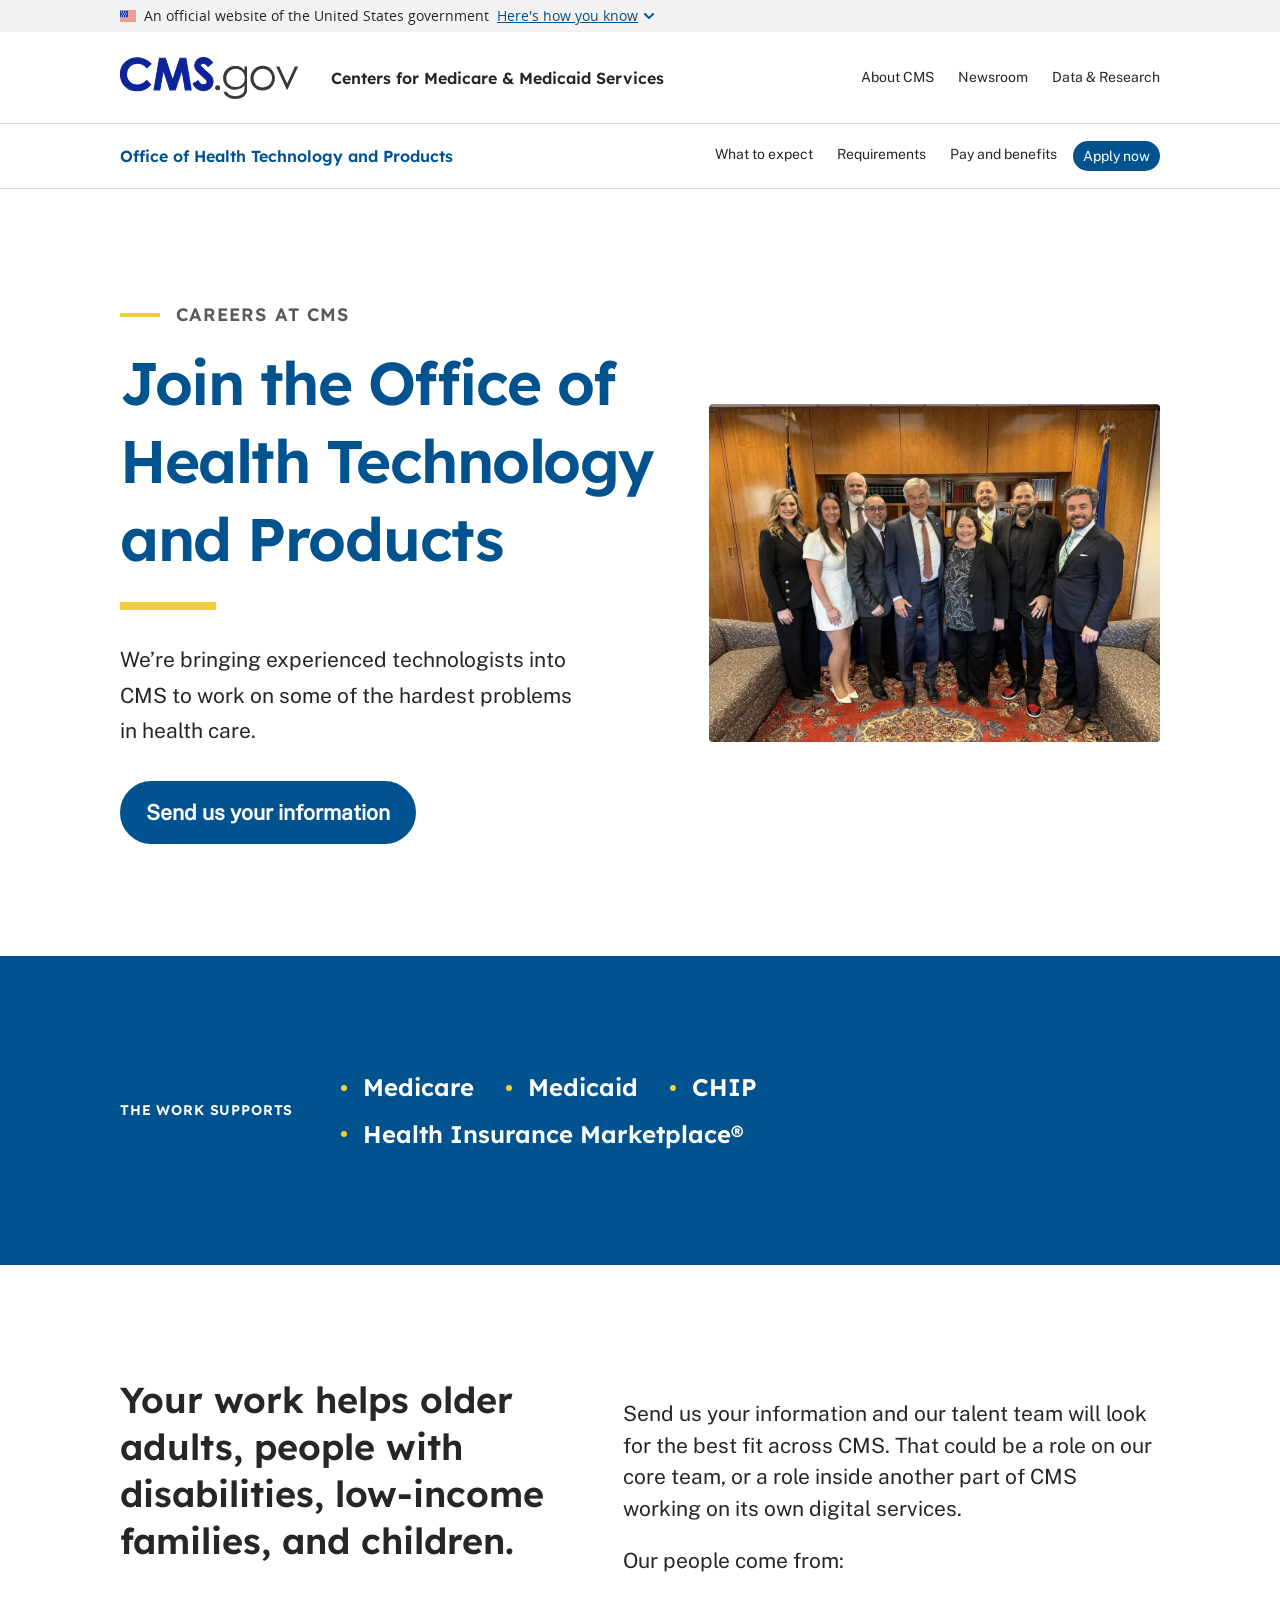
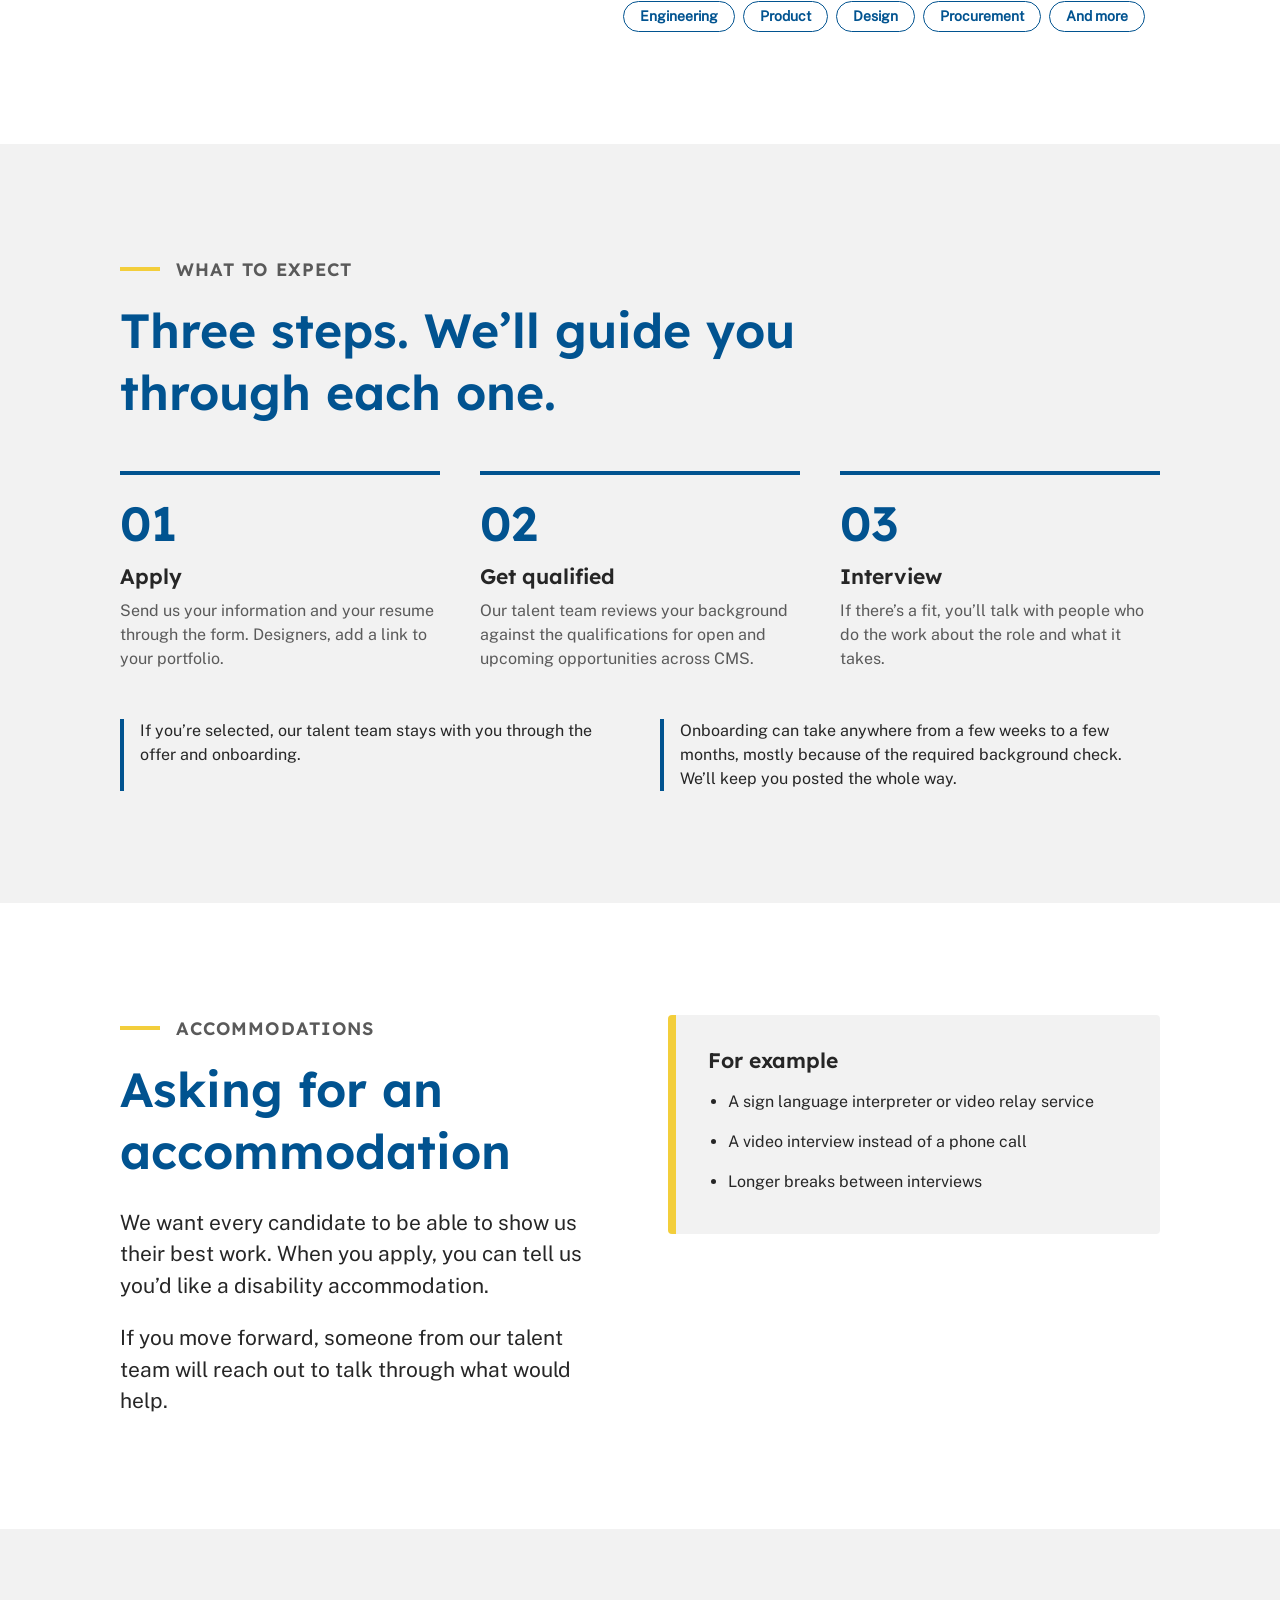
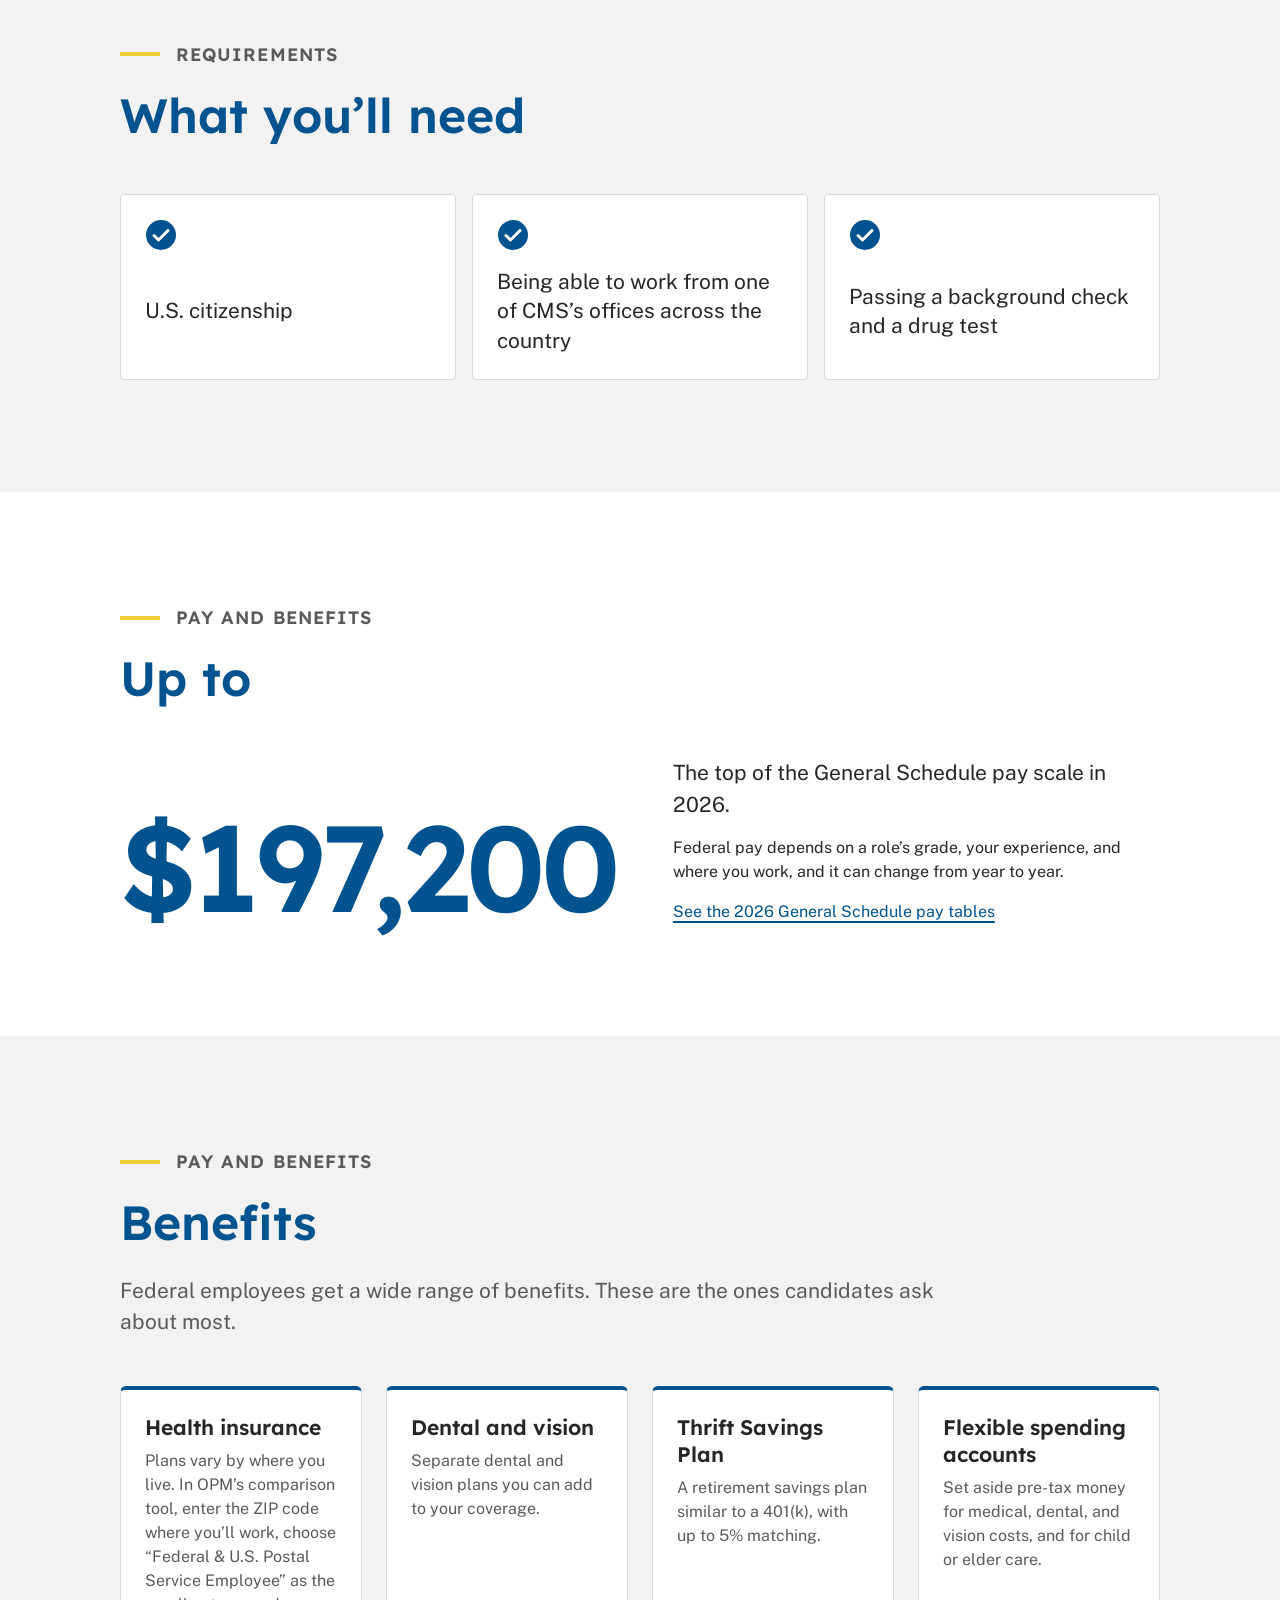
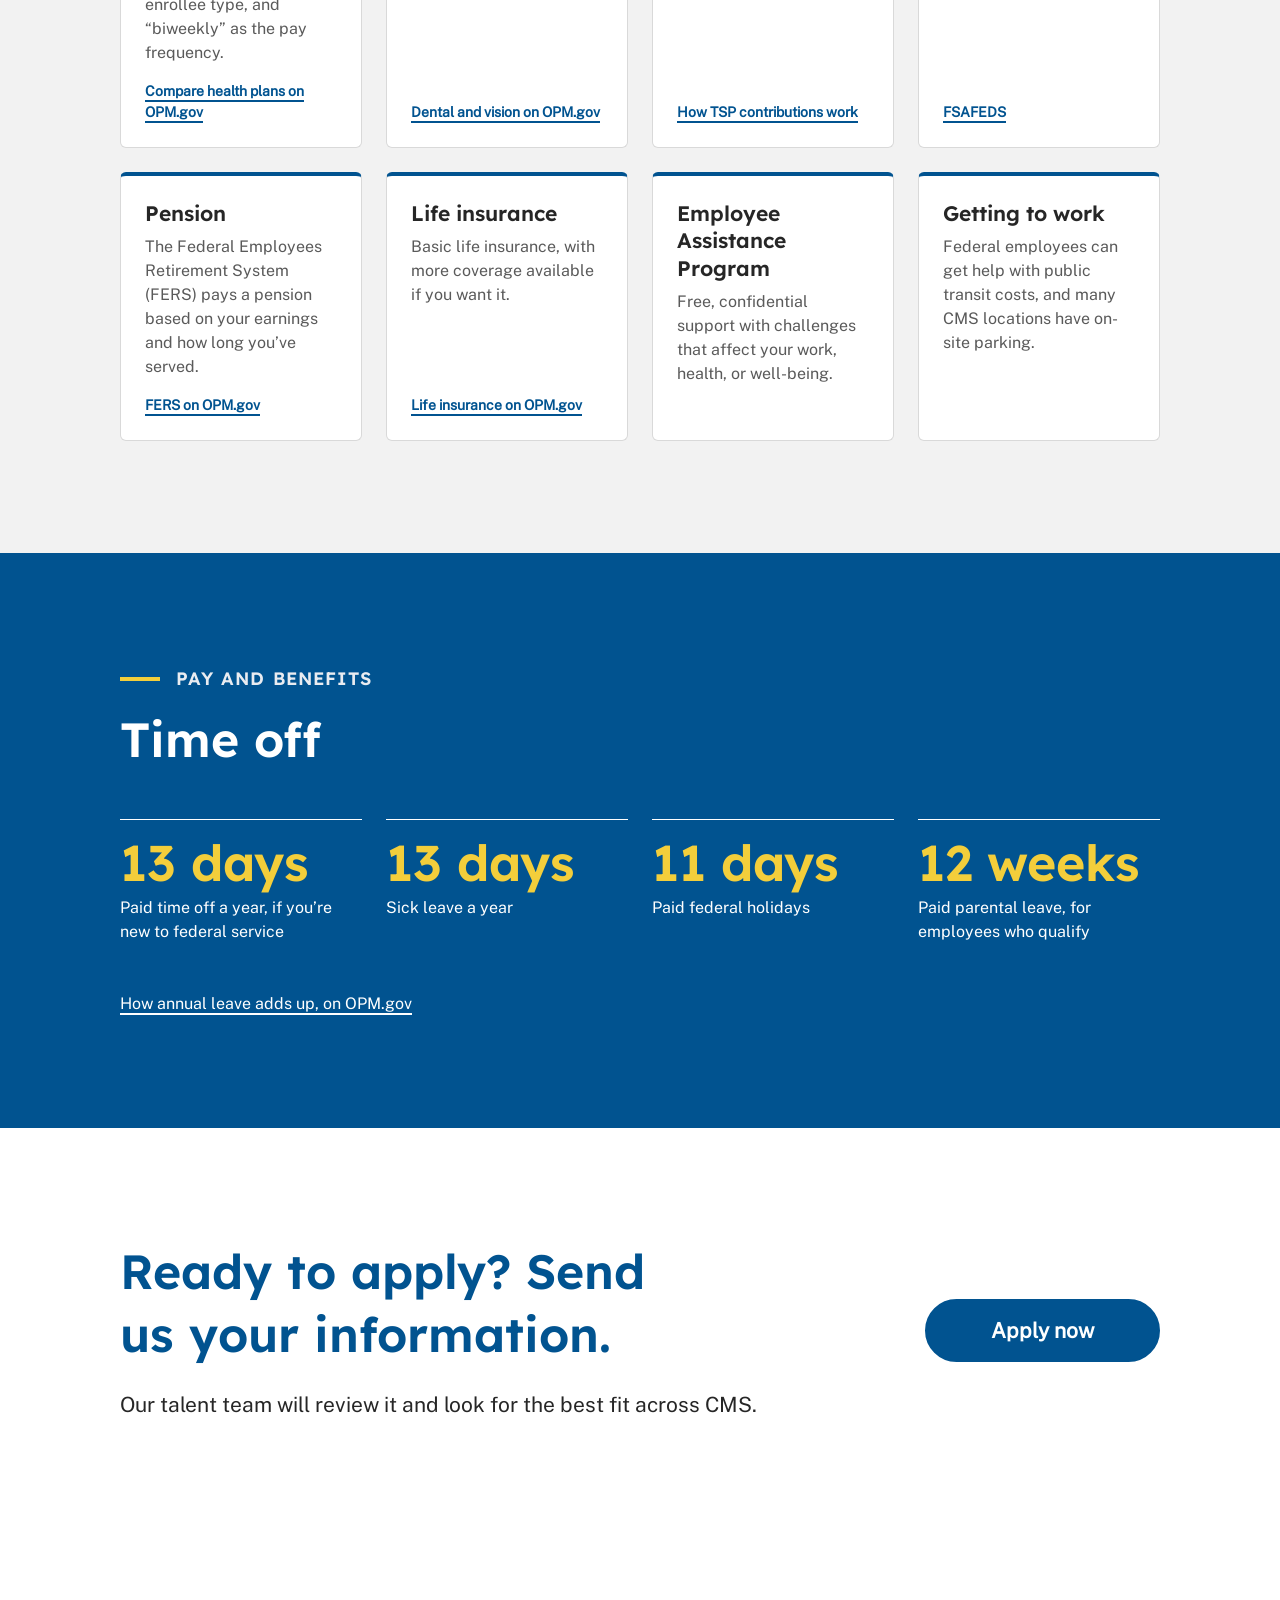
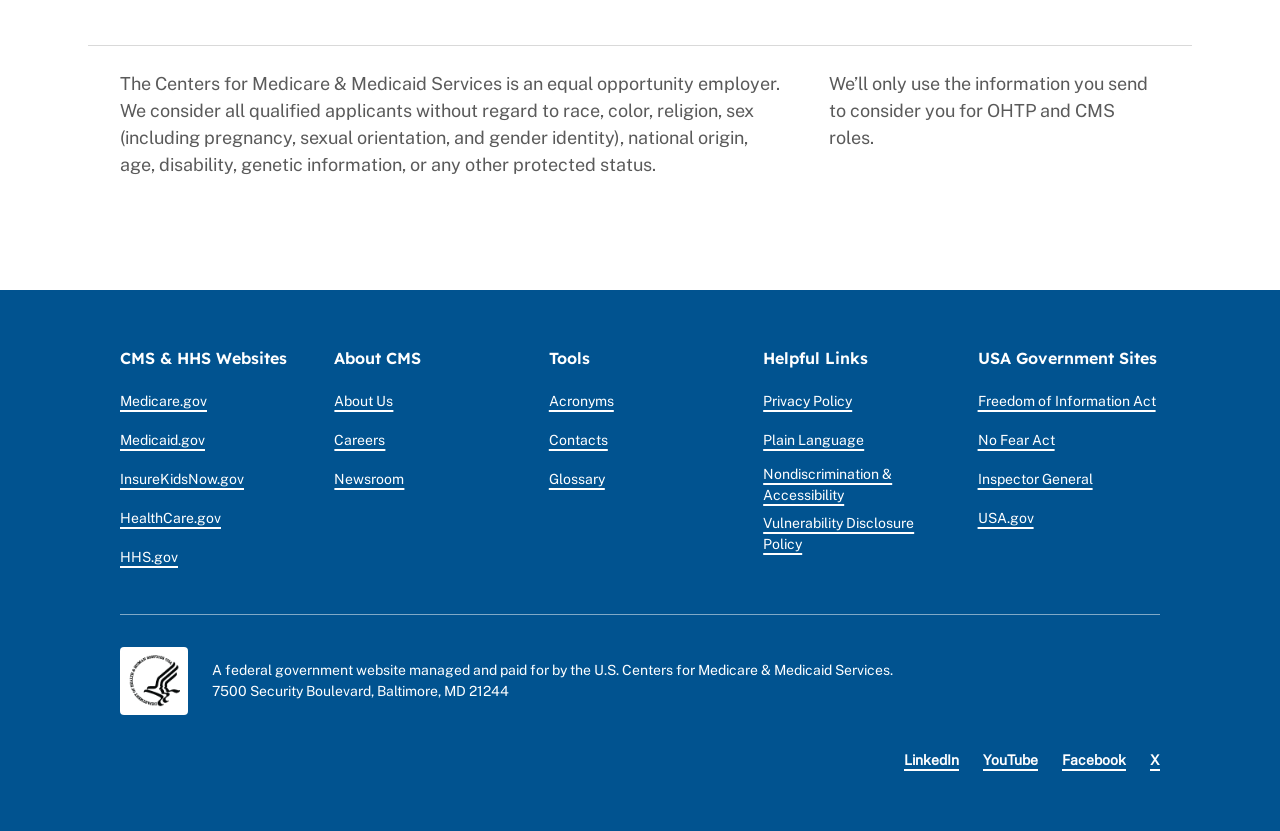
==== commit 691b0ac6: "feat: import albertico-gov gh-pages site to ohtp-join" ====
--- a/index.html
+++ b/index.html
@@ -1,285 +1,384 @@
-<!DOCTYPE html>
-<html lang="en" dir="ltr">
+<!doctype html>
+<html lang="en-US">
   <head>
-    <meta charset="utf-8" />
+    <meta charset="utf-8">
+<meta name="viewport" content="width=device-width, initial-scale=1.0">
+<meta name="robots" content="noindex">
+
+<link rel="icon" href="./favicon.ico">
+<link rel="stylesheet" href="./_bridgetown/static/index.25562J4V.css">
+<script src="./_bridgetown/static/index.F3LJEZO7.js" defer></script>
+
+<!-- Begin Bridgetown SEO tag v7.0.1 -->
+<title>Office of Health Technology and Products: Centers for Medicare &amp; Medicaid Services</title>
+<meta property="og:title" content="Office of Health Technology and Products: Centers for Medicare &amp; Medicaid Services" />
+<meta property="og:locale" content="en_US" />
 <meta name="description" content="Work on technology that supports Medicare, Medicaid, CHIP, and the Health Insurance Marketplace®. Send your information to the CMS talent team." />
-<meta name="MobileOptimized" content="width" />
-<meta name="HandheldFriendly" content="true" />
-<meta name="viewport" content="width=device-width, initial-scale=1.0" />
-
-    <title>Join the Office of Health Technology and Products | CMS</title>
-    <link rel="icon" href="favicon.ico" />
-    <link rel="preload" href="assets/fonts/lexend-latin-600-normal.woff2" as="font" type="font/woff2" crossorigin />
-    <link rel="preload" href="assets/fonts/public-sans-latin-400-normal.woff2" as="font" type="font/woff2" crossorigin />
-    <link rel="stylesheet" media="all" href="assets/css/ohtp-MUKo5Vr9y0D7.css" />
-<link rel="stylesheet" media="all" href="assets/css/ohtp-sxg-c4f4t-CK.css" />
-
-    
-  <style>.ohtp-hero__media{aspect-ratio:4/3!important}.ohtp-hero__media img{display:block;aspect-ratio:4/3}@media (min-width:64em){.ohtp-hero__grid{grid-template-columns:1fr 1fr}}.ohtp-stat__prefix{display:block;font-size:var(--cms-type-lg);letter-spacing:0;line-height:1.2;margin-bottom:.25em;color:var(--cms-color-ink)}</style>
-</head>
+<meta property="og:description" content="Work on technology that supports Medicare, Medicaid, CHIP, and the Health Insurance Marketplace®. Send your information to the CMS talent team." />
+<link rel="canonical" href="https://albertico-gov.github.io/ohtp-site/" />
+<meta property="og:url" content="https://albertico-gov.github.io/ohtp-site/" />
+<meta property="og:site_name" content="Office of Health Technology and Products" />
+<meta property="og:type" content="article" />
+<meta property="article:published_time" content="2026-11-16T11:49:48-05:00" />
+<meta name="twitter:card" content="summary" />
+<meta property="twitter:title" content="Office of Health Technology and Products: Centers for Medicare &amp; Medicaid Services" />
+<!-- End Bridgetown SEO tag -->
+
+
+  </head>
   <body>
-    <a class="usa-skipnav" href="#main-content">Skip to main content</a>
-    
-      <div>
-<header class="cms-header">
-  <div class="grid-container cms-header__inner">
-    <a class="cms-header__brand" href="https://www.cms.gov">
-      <img class="cms-header__logo" src="assets/img/logo.svg" alt="CMS.gov" width="180" height="43">
-      <span class="cms-header__tagline">Centers for Medicare &amp; Medicaid Services</span>
+    <a class="ds-c-skip-nav" href="#main-content">Skip to main content</a>
+
+    <section class="ds-c-usa-banner" aria-label="Official website of the United States government">
+  <header class="ds-c-usa-banner__header ds-u-font-size--sm">
+    <svg aria-hidden="true" class="ds-c-icon ds-c-icon--usa-flag ds-c-usa-banner__header-icon" viewBox="0 0 16 11" width="1.5em" height="1.5em" xmlns="http://www.w3.org/2000/svg"><g fill="none" fill-rule="evenodd"><path fill="#FFF" d="M0 0h16v11H0z"></path><path fill="#DB3E1F" d="M8 0h8v1H8z"></path><path fill="#1E33B1" d="M0 0h8v7H0z"></path><path fill="#DB3E1F" d="M8 2h8v1H8zM8 4h8v1H8zM8 6h8v1H8zM0 8h16v1H0zM0 10h16v1H0z"></path><path fill="#FFF" d="M1 1h1v1H1zM2 3h1v1H2zM1 5h1v1H1zM3 1h1v1H3zM4 3h1v1H4zM3 5h1v1H3zM5 1h1v1H5zM6 3h1v1H6zM5 5h1v1H5z"></path></g></svg>
+    <p class="ds-c-usa-banner__header-text">An official website of the United States government</p>
+    <p class="ds-c-usa-banner__action ds-u-align-items--center ds-u-md-display--none ds-u-display--flex">Here's how you know<svg aria-hidden="true" class="ds-c-icon ds-c-icon--arrow ds-c-icon--arrow-down ds-c-usa-banner__action-icon" viewBox="0 0 320 512" width="1.5em" height="1.5em" xmlns="http://www.w3.org/2000/svg" direction="down"><path fill="currentColor" d="M285.476 272.971L91.132 467.314c-9.373 9.373-24.569 9.373-33.941 0l-22.667-22.667c-9.357-9.357-9.375-24.522-.04-33.901L188.505 256 34.484 101.255c-9.335-9.379-9.317-24.544.04-33.901l22.667-22.667c9.373-9.373 24.569-9.373 33.941 0L285.475 239.03c9.373 9.372 9.373 24.568.001 33.941z"></path></svg></p>
+    <button type="button" class="ds-c-usa-banner__button" aria-expanded="false" aria-controls="usa-banner__panel"><span class="ds-c-usa-banner__button-text ds-u-md-display--flex ds-u-align-items--center">Here's how you know<svg aria-hidden="true" class="ds-c-icon ds-c-icon--arrow ds-c-icon--arrow-down ds-c-usa-banner__action-icon" viewBox="0 0 320 512" width="1.5em" height="1.5em" xmlns="http://www.w3.org/2000/svg" direction="down"><path fill="currentColor" d="M285.476 272.971L91.132 467.314c-9.373 9.373-24.569 9.373-33.941 0l-22.667-22.667c-9.357-9.357-9.375-24.522-.04-33.901L188.505 256 34.484 101.255c-9.335-9.379-9.317-24.544.04-33.901l22.667-22.667c9.373-9.373 24.569-9.373 33.941 0L285.475 239.03c9.373 9.372 9.373 24.568.001 33.941z"></path></svg></span><span class="ds-c-usa-banner__button-icon-container" hidden><svg aria-hidden="true" class="ds-c-icon ds-c-icon--close ds-c-icon--close-thin ds-c-usa-banner__button-icon" viewBox="-2 -2 18 18" width="1.5em" height="1.5em" xmlns="http://www.w3.org/2000/svg"><path fill="none" stroke="currentColor" stroke-linecap="round" stroke-width="2" d="M0 13.0332964L13.0332964 0M13.0332964 13.0332964L0 0"></path></svg></span></button>
+  </header>
+  <div class="ds-c-usa-banner__guidance [ ds-u-leading--base ds-u-font-size--base ]">
+    <div id="usa-banner__panel" class="ds-c-usa-banner__guidance-container" hidden>
+      <div class="ds-c-usa-banner__guidance-item">
+        <svg aria-hidden="true" class="ds-c-icon ds-c-icon--building-circle ds-c-usa-banner__guidance-icon" viewBox="0 0 54 54" width="1.5em" height="1.5em" xmlns="http://www.w3.org/2000/svg"><g><path class="ds-c-icon--building-circle__building" fill="currentColor" d="M36.5,20.91v1.36H35.15a0.71,0.71,0,0,1-.73.68H18.23a0.71,0.71,0,0,1-.73-0.68H16.14V20.91l10.18-4.07Zm0,13.57v1.36H16.14V34.48a0.71,0.71,0,0,1,.73-0.68h18.9A0.71,0.71,0,0,1,36.5,34.48ZM21.57,23.62v8.14h1.36V23.62h2.71v8.14H27V23.62h2.71v8.14h1.36V23.62h2.71v8.14h0.63a0.71,0.71,0,0,1,.73.68v0.68H17.5V32.45a0.71,0.71,0,0,1,.73-0.68h0.63V23.62h2.71Z"></path><circle class="ds-c-icon--building-circle__circle" fill="none" cx="50%" cy="50%" r="47%" stroke="currentColor" stroke-width="1"></circle></g></svg>
+        <p class="ds-c-usa-banner__guidance-text"><strong>Official websites use .gov</strong><br>A <strong> .gov </strong>website belongs to an official government organization in the United States.</p>
+      </div>
+      <div class="ds-c-usa-banner__guidance-item">
+        <svg aria-hidden="true" class="ds-c-icon ds-c-icon--lock-circle ds-c-usa-banner__guidance-icon" viewBox="0 0 54 54" width="1.5em" height="1.5em" xmlns="http://www.w3.org/2000/svg"><path fill="currentColor" d="M34.72,34.84a1.29,1.29,0,0,1-1.29,1.29H20.57a1.29,1.29,0,0,1-1.29-1.29V27.12a1.29,1.29,0,0,1,1.29-1.29H21V23.26a6,6,0,0,1,12,0v2.57h0.43a1.29,1.29,0,0,1,1.29,1.29v7.72Zm-4.29-9V23.26a3.43,3.43,0,0,0-6.86,0v2.57h6.86Z"></path><circle fill="none" stroke="currentColor" stroke-width="1" cx="50%" cy="50%" r="47%"></circle></svg>
+        <p class="ds-c-usa-banner__guidance-text"><strong>Secure .gov websites use HTTPS</strong><br>A <strong>lock </strong>(<svg aria-hidden="true" class="ds-c-icon ds-c-icon--lock ds-c-usa-banner__inline-lock-icon" viewBox="0 0 52 64" width="1.5em" height="1.5em" xmlns="http://www.w3.org/2000/svg"><path fill-rule="evenodd" d="M26 0c10.493 0 19 8.507 19 19v9h3a4 4 0 0 1 4 4v28a4 4 0 0 1-4 4H4a4 4 0 0 1-4-4V32a4 4 0 0 1 4-4h3v-9C7 8.507 15.507 0 26 0zm0 8c-5.979 0-10.843 4.77-10.996 10.712L15 19v9h22v-9c0-6.075-4.925-11-11-11z"></path></svg>)<span> or</span><strong> https:// </strong>means you've safely connected to the .gov website. Share sensitive information only on official, secure websites.</p>
+      </div>
+    </div>
+  </div>
+</section>
+
+    <header class="ohtp-cms-header">
+  <div class="ds-l-container ohtp-cms-header__inner">
+    <a class="ohtp-cms-header__brand" href="https://www.cms.gov/">
+      <img class="ohtp-cms-header__logo" src="./images/cms-logo.svg" alt="CMS.gov" width="180" height="43">
+      <span class="ohtp-cms-header__tagline">Centers for Medicare &amp; Medicaid Services</span>
     </a>
-    <nav aria-label="CMS global">
-      <ul class="cms-header__utility">
-        <li><a href="https://www.cms.gov/about-cms">About CMS</a></li>
-        <li><a href="https://www.cms.gov/newsroom">Newsroom</a></li>
-        <li><a href="https://www.cms.gov/data-research">Data &amp; Research</a></li>
+    <nav aria-label="CMS.gov">
+      <ul class="ohtp-cms-header__utility">
+          <li><a href="https://www.cms.gov/about-cms">About CMS</a></li>
+          <li><a href="https://www.cms.gov/newsroom">Newsroom</a></li>
+          <li><a href="https://www.cms.gov/data-research">Data &amp; Research</a></li>
       </ul>
     </nav>
   </div>
-  
-  
 </header>
 
-  <div>
-
-  </div>
-
-
-<main id="main-content" class="cms-evo-main" tabindex="-1">
-    <div>
-    <div id="block-ohtp-evo-join-page-title">
-  
-    
-      
-
-
-  </div>
-
-<div class="ohtp-page">
-  <nav class="ohtp-section ohtp-section--ohtp-local-nav ohtp-section--bg-white ohtp-localnav" aria-label="On this page">
-  <div class="ohtp-container ohtp-localnav__inner">
-    <p class="ohtp-localnav__title">Office of Health Technology and Products</p>
-          <ul class="ohtp-localnav__links">
-                  <li><a href="#what-to-expect">What to expect</a></li>
-                  <li><a href="#requirements">Requirements</a></li>
-                  <li><a href="#pay">Pay and benefits</a></li>
-              </ul>
-              <a class="usa-button usa-button--sm" href="apply/">Apply now</a>
-      </div>
+    <nav class="ohtp-local-nav" aria-label="Office of Health Technology and Products">
+  <div class="ds-l-container ohtp-local-nav__inner">
+    <p class="ohtp-local-nav__office">Office of Health Technology and Products</p>
+    <ul class="ohtp-local-nav__links">
+        <li><a href="./#what-to-expect">What to expect</a></li>
+        <li><a href="./#requirements">Requirements</a></li>
+        <li><a href="./#pay">Pay and benefits</a></li>
+    </ul>
+    <a href="./apply/" class="ds-c-button ds-c-button--small ds-c-button--solid">Apply now</a>
+
+  </div>
 </nav>
-<section class="ohtp-section ohtp-section--ohtp-hero ohtp-section--bg-white ohtp-hero" aria-labelledby="ohtp-hero-2-title">
-  <div class="ohtp-container ohtp-hero__grid">
+
+    <main id="main-content">
+        <section class="ohtp-band ohtp-band--white ohtp-hero"  aria-labelledby="section-1-title">
+  <div class="ds-l-container ohtp-hero__grid">
     <div class="ohtp-hero__text">
-      <p class="ohtp-kicker">Careers at CMS</p>      <h1 id="ohtp-hero-2-title" class="ohtp-hero__title">Join the Office of Health Technology and Products<span class="ohtp-hero__rule" aria-hidden="true"></span></h1>
-      <div class="ohtp-hero__lede"><p>We’re bringing experienced technologists into CMS to work on some of the hardest problems in health care.</p></div>              <div class="ohtp-hero__actions">
-          <a class="usa-button usa-button--big" href="apply/">Send us your information</a>                  </div>
-          </div>
-          <div class="ohtp-hero__media"><picture><source type="image/webp" srcset="assets/img/ohtp-team-800.webp 800w, assets/img/ohtp-team-1200.webp 1200w, assets/img/ohtp-team-1600.webp 1600w" sizes="(min-width:80em) 520px, (min-width:64em) 42vw, calc(100vw - 48px)"><img src="assets/img/ohtp-team.jpg" width="1600" height="1200" decoding="async" fetchpriority="high" alt="Nine members of the OHTP team standing together in a wood-paneled office."></picture></div>
-      </div>
-</section>
-<section class="ohtp-section ohtp-section--ohtp-program-strip ohtp-section--bg-dark ohtp-program-strip" aria-label="The work supports">
-  <div class="ohtp-container ohtp-program-strip__inner">
-    <p class="ohtp-program-strip__label">The work supports</p>    <ul class="ohtp-program-strip__list">
-      <li>Medicare</li><li>Medicaid</li><li>CHIP</li><li>Health Insurance Marketplace®</li>    </ul>
-  </div>
-</section>
-<section class="ohtp-section ohtp-section--ohtp-intro ohtp-section--bg-white ohtp-band ohtp-intro" aria-labelledby="ohtp-intro-4-title">
-  <div class="ohtp-container ohtp-intro__grid ohtp-reveal">
-    <h2 id="ohtp-intro-4-title" class="ohtp-intro__statement">Your work helps older adults, people with disabilities, low-income families, and children.</h2>
+      <p class="ohtp-eyebrow">Careers at CMS</p>
+      <h1 class="ohtp-hero__title ds-text-heading--5xl" id="section-1-title">Join the Office of Health Technology and Products<span class="ohtp-hero__rule" aria-hidden="true"></span></h1>
+      <div class="ohtp-hero__lede"><p>We’re bringing experienced technologists into CMS to work on some of the hardest problems in health care.</p></div>
+        <a href="./apply/" class="ds-c-button ds-c-button--big ds-c-button--solid">Send us your information</a>
+
+    </div>
+      <div class="ohtp-hero__media"><img src="./images/ohtp-team.webp" alt="Nine members of the OHTP team standing together in a wood-paneled office."></div>
+  </div>
+</section>
+
+  <section class="ohtp-band ohtp-band--dark ohtp-program-strip"  aria-label="The work supports">
+  <div class="ds-l-container ohtp-program-strip__inner">
+    <p class="ohtp-program-strip__label">The work supports</p>
+    <ul class="ohtp-program-strip__list">
+      <li>Medicare</li><li>Medicaid</li><li>CHIP</li><li>Health Insurance Marketplace®</li>
+    </ul>
+  </div>
+</section>
+
+  <section class="ohtp-band ohtp-band--white ohtp-intro"  aria-labelledby="section-3-title">
+  <div class="ds-l-container ohtp-intro__grid ohtp-reveal">
+    <h2 class="ohtp-intro__statement ds-text-heading--3xl" id="section-3-title">Your work helps older adults, people with disabilities, low-income families, and children.</h2>
     <div class="ohtp-intro__body">
       <p>Send us your information and our talent team will look for the best fit across CMS. That could be a role on our core team, or a role inside another part of CMS working on its own digital services.</p>
-      <p>Our people come from:</p>              <ul class="ohtp-tags"><li>Engineering</li><li>Product</li><li>Design</li><li>Procurement</li><li>And more</li></ul>
-          </div>
-  </div>
-</section>
-<section class="ohtp-section ohtp-section--ohtp-steps ohtp-section--bg-tint ohtp-band ohtp-steps" id="what-to-expect" aria-labelledby="ohtp-steps-8-title">
-  <div class="ohtp-container">
-    <div class="ohtp-section-head ohtp-reveal">
-  <p class="ohtp-kicker">What to expect</p>  <h2 id="ohtp-steps-8-title" class="ohtp-section-head__title">Three steps. We’ll guide you through each one.</h2>
-  </div>
-    <ol class="usa-process-list ohtp-reveal">
-              <li class="usa-process-list__item">
-          <h3 class="usa-process-list__heading">Apply</h3>
-          <div class="usa-process-list__body"><p>Send us your information and your resume through the form. Designers, add a link to your portfolio.</p></div>
-        </li>
-              <li class="usa-process-list__item">
-          <h3 class="usa-process-list__heading">Get qualified</h3>
-          <div class="usa-process-list__body"><p>Our talent team reviews your background against the qualifications for open and upcoming opportunities across CMS.</p></div>
-        </li>
-              <li class="usa-process-list__item">
-          <h3 class="usa-process-list__heading">Interview</h3>
-          <div class="usa-process-list__body"><p>If there’s a fit, you’ll talk with people who do the work about the role and what it takes.</p></div>
-        </li>
-          </ol>
-    <div class="ohtp-process-notes ohtp-reveal"><p>If you’re selected, our talent team stays with you through the offer and onboarding.</p><p>Onboarding can take anywhere from a few weeks to a few months, mostly because of the required background check. We’ll keep you posted the whole way.</p></div>  </div>
-</section>
-<section class="ohtp-section ohtp-section--ohtp-summary-box ohtp-section--bg-white ohtp-band ohtp-summary" aria-labelledby="ohtp-summary-box-9-title">
-  <div class="ohtp-container ohtp-split">
-    <div class="ohtp-split__text ohtp-reveal">
-      <p class="ohtp-kicker">Accommodations</p>      <h2 id="ohtp-summary-box-9-title" class="ohtp-section-head__title ohtp-split__title">Asking for an accommodation</h2>
-      <p>We want every candidate to be able to show us their best work. When you apply, you can tell us you’d like a disability accommodation.</p><p>If you move forward, someone from our talent team will reach out to talk through what would help.</p>
-    </div>
-          <div class="usa-summary-box ohtp-reveal" role="region" aria-labelledby="ohtp-summary-box-9-title-box">
-        <div class="usa-summary-box__body">
-          <h3 class="usa-summary-box__heading" id="ohtp-summary-box-9-title-box">For example</h3>
-          <div class="usa-summary-box__text">
-            <ul class="usa-list"><li>A sign language interpreter or video relay service</li><li>A video interview instead of a phone call</li><li>Longer breaks between interviews</li></ul>
-          </div>
-        </div>
+
+<p>Our people come from:</p>
+        <ul class="ohtp-intro__tags">
+          <li>Engineering</li><li>Product</li><li>Design</li><li>Procurement</li><li>And more</li>
+        </ul>
+    </div>
+  </div>
+</section>
+
+  <section class="ohtp-band ohtp-band--tint ohtp-steps" id="what-to-expect" aria-labelledby="what-to-expect-title">
+  <div class="ds-l-container">
+    <div class="ohtp-section-head ohtp-reveal">
+  <p class="ohtp-eyebrow">What to expect</p>
+  <h2 class="ohtp-section-head__title ds-text-heading--4xl" id="what-to-expect-title">Three steps. We’ll guide you through each one.</h2>
+  
+</div>
+
+    <ol class="ohtp-steps__list ohtp-reveal">
+        <li class="ohtp-steps__item">
+          <h3 class="ohtp-steps__title ds-text-heading--xl">Apply</h3>
+          <p>Send us your information and your resume through the form. Designers, add a link to your portfolio.</p>
+        </li>
+        <li class="ohtp-steps__item">
+          <h3 class="ohtp-steps__title ds-text-heading--xl">Get qualified</h3>
+          <p>Our talent team reviews your background against the qualifications for open and upcoming opportunities across CMS.</p>
+        </li>
+        <li class="ohtp-steps__item">
+          <h3 class="ohtp-steps__title ds-text-heading--xl">Interview</h3>
+          <p>If there’s a fit, you’ll talk with people who do the work about the role and what it takes.</p>
+        </li>
+    </ol>
+    <div class="ohtp-steps__notes ohtp-reveal"><p>If you’re selected, our talent team stays with you through the offer and onboarding.</p>
+
+<p>Onboarding can take anywhere from a few weeks to a few months, mostly because of the required background check. We’ll keep you posted the whole way.</p></div>
+  </div>
+</section>
+
+  <section class="ohtp-band ohtp-band--white ohtp-summary"  aria-labelledby="section-5-title">
+  <div class="ds-l-container ohtp-summary__grid">
+    <div class="ohtp-summary__text ohtp-reveal">
+      <p class="ohtp-eyebrow">Accommodations</p>
+      <h2 class="ohtp-summary__title ds-text-heading--4xl" id="section-5-title">Asking for an accommodation</h2>
+      <p>We want every candidate to be able to show us their best work. When you apply, you can tell us you’d like a disability accommodation.</p>
+
+<p>If you move forward, someone from our talent team will reach out to talk through what would help.</p>
+    </div>
+    <div class="ohtp-summary__box ohtp-reveal" role="region" aria-labelledby="section-5-title-box">
+      <h3 class="ds-text-heading--xl ohtp-summary__box-heading" id="section-5-title-box">For example</h3>
+      <ul>
+        <li>A sign language interpreter or video relay service</li><li>A video interview instead of a phone call</li><li>Longer breaks between interviews</li>
+      </ul>
+    </div>
+  </div>
+</section>
+
+  <section class="ohtp-band ohtp-band--tint ohtp-checklist" id="requirements" aria-labelledby="requirements-title">
+  <div class="ds-l-container">
+    <div class="ohtp-section-head ohtp-reveal">
+  <p class="ohtp-eyebrow">Requirements</p>
+  <h2 class="ohtp-section-head__title ds-text-heading--4xl" id="requirements-title">What you’ll need</h2>
+  
+</div>
+
+    <ul class="ohtp-checklist__list ohtp-reveal">
+        <li class="ohtp-checklist__item">
+          <svg class="ohtp-checklist__icon" viewBox="0 0 32 32" aria-hidden="true" focusable="false"><circle cx="16" cy="16" r="15" fill="currentColor"></circle><path d="M9 16.5l4.5 4.5L23 11.5" fill="none" stroke="#fff" stroke-width="3" stroke-linecap="round" stroke-linejoin="round"></path></svg>
+          <span>U.S. citizenship</span>
+        </li>
+        <li class="ohtp-checklist__item">
+          <svg class="ohtp-checklist__icon" viewBox="0 0 32 32" aria-hidden="true" focusable="false"><circle cx="16" cy="16" r="15" fill="currentColor"></circle><path d="M9 16.5l4.5 4.5L23 11.5" fill="none" stroke="#fff" stroke-width="3" stroke-linecap="round" stroke-linejoin="round"></path></svg>
+          <span>Being able to work from one of CMS’s offices across the country</span>
+        </li>
+        <li class="ohtp-checklist__item">
+          <svg class="ohtp-checklist__icon" viewBox="0 0 32 32" aria-hidden="true" focusable="false"><circle cx="16" cy="16" r="15" fill="currentColor"></circle><path d="M9 16.5l4.5 4.5L23 11.5" fill="none" stroke="#fff" stroke-width="3" stroke-linecap="round" stroke-linejoin="round"></path></svg>
+          <span>Passing a background check and a drug test</span>
+        </li>
+    </ul>
+  </div>
+</section>
+
+  <section class="ohtp-band ohtp-band--white ohtp-pay" id="pay" aria-labelledby="pay-title" data-as-of="2026">
+  <div class="ds-l-container">
+    <div class="ohtp-section-head ohtp-reveal">
+  <p class="ohtp-eyebrow">Pay and benefits</p>
+  <h2 class="ohtp-section-head__title ds-text-heading--4xl" id="pay-title">Up to</h2>
+  
+</div>
+
+    <div class="ohtp-pay__grid ohtp-reveal">
+      <p class="ohtp-pay__figure">$197,200</p>
+      <div class="ohtp-pay__text">
+        <p class="ohtp-pay__label">The top of the General Schedule pay scale in 2026.</p>
+        <p>Federal pay depends on a role’s grade, your experience, and where you work, and it can change from year to year.</p>
+        <p><a href="https://www.opm.gov/policy-data-oversight/pay-leave/salaries-wages/salary-tables/26Tables/html/DCB.aspx">See the 2026 General Schedule pay tables</a></p>
       </div>
-      </div>
-</section>
-<section class="ohtp-section ohtp-section--ohtp-checklist ohtp-section--bg-tint ohtp-band ohtp-checklist-section" id="requirements" aria-labelledby="ohtp-checklist-10-title">
-  <div class="ohtp-container">
-    <div class="ohtp-section-head ohtp-reveal">
-  <p class="ohtp-kicker">Requirements</p>  <h2 id="ohtp-checklist-10-title" class="ohtp-section-head__title">What you’ll need</h2>
-  </div>
-    <ul class="ohtp-checklist ohtp-reveal">
-              <li><svg class="ohtp-checklist__icon" viewBox="0 0 32 32" aria-hidden="true" focusable="false"><circle cx="16" cy="16" r="15" fill="currentColor"/><path d="M9 16.5l4.5 4.5L23 11.5" fill="none" stroke="#fff" stroke-width="3" stroke-linecap="round" stroke-linejoin="round"/></svg><span>U.S. citizenship</span></li>
-              <li><svg class="ohtp-checklist__icon" viewBox="0 0 32 32" aria-hidden="true" focusable="false"><circle cx="16" cy="16" r="15" fill="currentColor"/><path d="M9 16.5l4.5 4.5L23 11.5" fill="none" stroke="#fff" stroke-width="3" stroke-linecap="round" stroke-linejoin="round"/></svg><span>Being able to work from one of CMS’s offices across the country</span></li>
-              <li><svg class="ohtp-checklist__icon" viewBox="0 0 32 32" aria-hidden="true" focusable="false"><circle cx="16" cy="16" r="15" fill="currentColor"/><path d="M9 16.5l4.5 4.5L23 11.5" fill="none" stroke="#fff" stroke-width="3" stroke-linecap="round" stroke-linejoin="round"/></svg><span>Passing a background check and a drug test</span></li>
-          </ul>
-  </div>
-</section>
-<section class="ohtp-section ohtp-section--ohtp-pay-figure ohtp-section--bg-white ohtp-band ohtp-pay" id="pay" aria-labelledby="ohtp-pay-figure-11-title">
-  <div class="ohtp-container">
-    <div class="ohtp-section-head ohtp-reveal">
-  <p class="ohtp-kicker">Pay and benefits</p>  <h2 id="ohtp-pay-figure-11-title" class="ohtp-section-head__title">Pay</h2>
-  </div>
-    <div class="ohtp-stat ohtp-reveal">
-      <p class="ohtp-stat__number"><span class="ohtp-stat__prefix">Up to</span> $197,200</p>
-      <div class="ohtp-stat__text">
-        <p class="ohtp-stat__label">The top of the General Schedule pay scale in 2026.</p>        <p>Federal pay depends on a role’s grade, your experience, and where you work, and it can change from year to year.</p>
-        <p><a href="https://www.opm.gov/policy-data-oversight/pay-leave/salaries-wages/salary-tables/26Tables/html/DCB.aspx">See the 2026 General Schedule pay tables</a></p>      </div>
-    </div>
-  </div>
-</section>
-<section class="ohtp-section ohtp-section--ohtp-benefits ohtp-section--bg-tint ohtp-band ohtp-cards" aria-labelledby="ohtp-benefits-20-title">
-  <div class="ohtp-container">
-    <div class="ohtp-section-head ohtp-reveal">
-  <p class="ohtp-kicker">Pay and benefits</p>  <h2 id="ohtp-benefits-20-title" class="ohtp-section-head__title">Benefits</h2>
-  <div class="ohtp-section-head__intro"><p>Federal employees get a wide range of benefits. These are the ones candidates ask about most.</p></div></div>
-    <ul class="usa-card-group ohtp-reveal">
-              <li class="usa-card">
-          <div class="usa-card__container">
-            <div class="usa-card__header"><h3 class="usa-card__heading">Health insurance</h3></div>
-            <div class="usa-card__body"><p>Plans vary by where you live. In OPM’s comparison tool, enter the ZIP code where you’ll work, choose “Federal &amp; U.S. Postal Service Employee” as the enrollee type, and “biweekly” as the pay frequency.</p></div>
-                          <div class="usa-card__footer"><a href="https://www.opm.gov/healthcare-insurance/healthcare/plan-information/compare-plans/">Compare health plans on OPM.gov</a></div>
-                      </div>
-        </li>
-              <li class="usa-card">
-          <div class="usa-card__container">
-            <div class="usa-card__header"><h3 class="usa-card__heading">Dental and vision</h3></div>
-            <div class="usa-card__body"><p>Separate dental and vision plans you can add to your coverage.</p></div>
-                          <div class="usa-card__footer"><a href="https://www.opm.gov/healthcare-insurance/dental-vision/">Dental and vision on OPM.gov</a></div>
-                      </div>
-        </li>
-              <li class="usa-card">
-          <div class="usa-card__container">
-            <div class="usa-card__header"><h3 class="usa-card__heading">Thrift Savings Plan</h3></div>
-            <div class="usa-card__body"><p>A retirement savings plan similar to a 401(k), with up to 5% matching.</p></div>
-                          <div class="usa-card__footer"><a href="https://www.tsp.gov/what-is-contribution/">How TSP contributions work</a></div>
-                      </div>
-        </li>
-              <li class="usa-card">
-          <div class="usa-card__container">
-            <div class="usa-card__header"><h3 class="usa-card__heading">Flexible spending accounts</h3></div>
-            <div class="usa-card__body"><p>Set aside pre-tax money for medical, dental, and vision costs, and for child or elder care.</p></div>
-                          <div class="usa-card__footer"><a href="https://www.fsafeds.gov/">FSAFEDS</a></div>
-                      </div>
-        </li>
-              <li class="usa-card">
-          <div class="usa-card__container">
-            <div class="usa-card__header"><h3 class="usa-card__heading">Pension</h3></div>
-            <div class="usa-card__body"><p>The Federal Employees Retirement System (FERS) pays a pension based on your earnings and how long you’ve served.</p></div>
-                          <div class="usa-card__footer"><a href="https://www.opm.gov/retirement-center/fers-information/">FERS on OPM.gov</a></div>
-                      </div>
-        </li>
-              <li class="usa-card">
-          <div class="usa-card__container">
-            <div class="usa-card__header"><h3 class="usa-card__heading">Life insurance</h3></div>
-            <div class="usa-card__body"><p>Basic life insurance, with more coverage available if you want it.</p></div>
-                          <div class="usa-card__footer"><a href="https://www.opm.gov/healthcare-insurance/life-insurance/">Life insurance on OPM.gov</a></div>
-                      </div>
-        </li>
-              <li class="usa-card">
-          <div class="usa-card__container">
-            <div class="usa-card__header"><h3 class="usa-card__heading">Employee Assistance Program</h3></div>
-            <div class="usa-card__body"><p>Free, confidential support with challenges that affect your work, health, or well-being.</p></div>
-                      </div>
-        </li>
-              <li class="usa-card">
-          <div class="usa-card__container">
-            <div class="usa-card__header"><h3 class="usa-card__heading">Getting to work</h3></div>
-            <div class="usa-card__body"><p>Federal employees can get help with public transit costs, and many CMS locations have on-site parking.</p></div>
-                      </div>
-        </li>
-          </ul>
-  </div>
-</section>
-        <section class="ohtp-section ohtp-section--ohtp-time-off ohtp-section--bg-dark ohtp-band ohtp-stat-band" aria-labelledby="ohtp-time-off-25-title">
-  <div class="ohtp-container">
-    <div class="ohtp-section-head ohtp-reveal">
-  <p class="ohtp-kicker">Pay and benefits</p>  <h2 id="ohtp-time-off-25-title" class="ohtp-section-head__title">Time off</h2>
-  </div>
-    <ul class="ohtp-stat-band__list ohtp-reveal">
-              <li><span class="ohtp-stat-band__num">13 days</span><span class="ohtp-stat-band__label">Paid time off a year, if you’re new to federal service</span></li>
-              <li><span class="ohtp-stat-band__num">13 days</span><span class="ohtp-stat-band__label">Sick leave a year</span></li>
-              <li><span class="ohtp-stat-band__num">11 days</span><span class="ohtp-stat-band__label">Paid federal holidays</span></li>
-              <li><span class="ohtp-stat-band__num">12 weeks</span><span class="ohtp-stat-band__label">Paid parental leave, for employees who qualify</span></li>
-          </ul>
-    <p class="ohtp-stat-band__more"><a href="https://www.opm.gov/policy-data-oversight/pay-leave/leave-administration/fact-sheets/annual-leave/">How annual leave adds up, on OPM.gov</a></p>  </div>
-</section>
-<section class="ohtp-section ohtp-section--ohtp-cta ohtp-section--bg-white ohtp-band ohtp-cta" id="apply" aria-labelledby="ohtp-cta-26-title">
-  <div class="ohtp-container">
-    <div class="ohtp-cta__inner ohtp-reveal">
-      <div class="ohtp-cta__text">
-        <h2 id="ohtp-cta-26-title" class="ohtp-cta__title">Ready to apply? Send us your information.</h2>
-        <p>Our talent team will review it and look for the best fit across CMS.</p>
-      </div>
-      <a class="usa-button usa-button--big" href="apply/">Apply now</a>    </div>
-    <div class="ohtp-fineprint"><p>The Centers for Medicare &amp; Medicaid Services is an equal opportunity employer. We consider all qualified applicants without regard to race, color, religion, sex (including pregnancy, sexual orientation, and gender identity), national origin, age, disability, genetic information, or any other protected status.</p><p>We’ll only use the information you send to consider you for OHTP and CMS roles.</p></div>  </div>
-</section>
-
-</div>
-
-  </div>
-
-</main>
-
-
-<footer class="cms-footer is-dark">
-  <div class="grid-container">
-    <div class="cms-footer__nav">
-      <nav aria-labelledby="f1"><h2 id="f1">CMS &amp; HHS Websites</h2><ul>
-        <li><a href="https://www.medicare.gov/">Medicare.gov</a></li><li><a href="https://www.medicaid.gov/">Medicaid.gov</a></li><li><a href="https://www.insurekidsnow.gov/">InsureKidsNow.gov</a></li><li><a href="https://www.healthcare.gov/">HealthCare.gov</a></li><li><a href="https://www.hhs.gov/">HHS.gov</a></li></ul></nav>
-      <nav aria-labelledby="f2"><h2 id="f2">About CMS</h2><ul>
-        <li><a href="https://www.cms.gov/about-cms">About Us</a></li><li><a href="https://www.cms.gov/about-cms/work-with-us/careers">Careers</a></li><li><a href="https://www.cms.gov/about-cms/newsroom">Newsroom</a></li></ul></nav>
-      <nav aria-labelledby="f3"><h2 id="f3">Tools</h2><ul>
-        <li><a href="https://www.cms.gov/acronyms">Acronyms</a></li><li><a href="https://www.cms.gov/about-cms/contact/directory">Contacts</a></li><li><a href="https://www.cms.gov/glossary">Glossary</a></li></ul></nav>
-      <nav aria-labelledby="f4"><h2 id="f4">Helpful Links</h2><ul>
-        <li><a href="https://www.cms.gov/about-cms/web-policies-important-links/web-policies/privacy">Privacy Policy</a></li><li><a href="https://www.medicare.gov/about-us/plain-writing">Plain Language</a></li><li><a href="https://www.cms.gov/about-cms/web-policies-important-links/accessibility-nondiscrimination-disabilities-notice">Nondiscrimination &amp; Accessibility</a></li><li><a href="https://www.cms.gov/about-cms/information-systems/privacy/vulnerability-disclosure-policy">Vulnerability Disclosure Policy</a></li></ul></nav>
-      <nav aria-labelledby="f5"><h2 id="f5">USA Government Sites</h2><ul>
-        <li><a href="https://www.cms.gov/freedom-information-act-foia-service-center">Freedom of Information Act</a></li><li><a href="https://www.cms.gov/about-cms/web-policies-important-links/no-fear-act">No Fear Act</a></li><li><a href="https://www.oig.hhs.gov">Inspector General</a></li><li><a href="https://www.usa.gov/">USA.gov</a></li></ul></nav>
-    </div>
-    <div class="cms-footer__identity">
-      <a class="cms-footer__hhs" href="https://www.hhs.gov"><img src="assets/img/hhs-logo.png" alt="U.S. Department of Health and Human Services" width="52" height="52"></a>
-      <div>
+    </div>
+  </div>
+</section>
+
+  <section class="ohtp-band ohtp-band--tint ohtp-cards"  aria-labelledby="section-8-title">
+  <div class="ds-l-container">
+    <div class="ohtp-section-head ohtp-reveal">
+  <p class="ohtp-eyebrow">Pay and benefits</p>
+  <h2 class="ohtp-section-head__title ds-text-heading--4xl" id="section-8-title">Benefits</h2>
+  <div class="ohtp-section-head__intro"><p>Federal employees get a wide range of benefits. These are the ones candidates ask about most.</p></div>
+</div>
+
+    <ul class="ohtp-cards__list ohtp-reveal">
+        <li>
+          <div class="ds-c-card ohtp-cards__card">
+            <h3 class="ds-text-heading--xl ohtp-cards__title">Health insurance</h3>
+            <div class="ohtp-cards__body"><p>Plans vary by where you live. In OPM’s comparison tool, enter the ZIP code where you’ll work, choose “Federal &amp; U.S. Postal Service Employee” as the enrollee type, and “biweekly” as the pay frequency.</p></div>
+            <p class="ohtp-cards__link"><a href="https://www.opm.gov/healthcare-insurance/healthcare/plan-information/compare-plans/">Compare health plans on OPM.gov</a></p>
+</div>
+        </li>
+        <li>
+          <div class="ds-c-card ohtp-cards__card">
+            <h3 class="ds-text-heading--xl ohtp-cards__title">Dental and vision</h3>
+            <div class="ohtp-cards__body"><p>Separate dental and vision plans you can add to your coverage.</p></div>
+            <p class="ohtp-cards__link"><a href="https://www.opm.gov/healthcare-insurance/dental-vision/">Dental and vision on OPM.gov</a></p>
+</div>
+        </li>
+        <li>
+          <div class="ds-c-card ohtp-cards__card">
+            <h3 class="ds-text-heading--xl ohtp-cards__title">Thrift Savings Plan</h3>
+            <div class="ohtp-cards__body"><p>A retirement savings plan similar to a 401(k), with up to 5% matching.</p></div>
+            <p class="ohtp-cards__link"><a href="https://www.tsp.gov/what-is-contribution/">How TSP contributions work</a></p>
+</div>
+        </li>
+        <li>
+          <div class="ds-c-card ohtp-cards__card">
+            <h3 class="ds-text-heading--xl ohtp-cards__title">Flexible spending accounts</h3>
+            <div class="ohtp-cards__body"><p>Set aside pre-tax money for medical, dental, and vision costs, and for child or elder care.</p></div>
+            <p class="ohtp-cards__link"><a href="https://www.fsafeds.gov/">FSAFEDS</a></p>
+</div>
+        </li>
+        <li>
+          <div class="ds-c-card ohtp-cards__card">
+            <h3 class="ds-text-heading--xl ohtp-cards__title">Pension</h3>
+            <div class="ohtp-cards__body"><p>The Federal Employees Retirement System (FERS) pays a pension based on your earnings and how long you’ve served.</p></div>
+            <p class="ohtp-cards__link"><a href="https://www.opm.gov/retirement-center/fers-information/">FERS on OPM.gov</a></p>
+</div>
+        </li>
+        <li>
+          <div class="ds-c-card ohtp-cards__card">
+            <h3 class="ds-text-heading--xl ohtp-cards__title">Life insurance</h3>
+            <div class="ohtp-cards__body"><p>Basic life insurance, with more coverage available if you want it.</p></div>
+            <p class="ohtp-cards__link"><a href="https://www.opm.gov/healthcare-insurance/life-insurance/">Life insurance on OPM.gov</a></p>
+</div>
+        </li>
+        <li>
+          <div class="ds-c-card ohtp-cards__card">
+            <h3 class="ds-text-heading--xl ohtp-cards__title">Employee Assistance Program</h3>
+            <div class="ohtp-cards__body"><p>Free, confidential support with challenges that affect your work, health, or well-being.</p></div>
+            
+</div>
+        </li>
+        <li>
+          <div class="ds-c-card ohtp-cards__card">
+            <h3 class="ds-text-heading--xl ohtp-cards__title">Getting to work</h3>
+            <div class="ohtp-cards__body"><p>Federal employees can get help with public transit costs, and many CMS locations have on-site parking.</p></div>
+            
+</div>
+        </li>
+    </ul>
+  </div>
+</section>
+
+  <section class="ohtp-band ohtp-band--dark ohtp-stats"  aria-labelledby="section-9-title" data-as-of="2026">
+  <div class="ds-l-container">
+    <div class="ohtp-section-head ohtp-reveal">
+  <p class="ohtp-eyebrow">Pay and benefits</p>
+  <h2 class="ohtp-section-head__title ds-text-heading--4xl" id="section-9-title">Time off</h2>
+  
+</div>
+
+    <ul class="ohtp-stats__list ohtp-reveal">
+        <li><span class="ohtp-stats__value">13 days</span><span class="ohtp-stats__label">Paid time off a year, if you’re new to federal service</span></li>
+        <li><span class="ohtp-stats__value">13 days</span><span class="ohtp-stats__label">Sick leave a year</span></li>
+        <li><span class="ohtp-stats__value">11 days</span><span class="ohtp-stats__label">Paid federal holidays</span></li>
+        <li><span class="ohtp-stats__value">12 weeks</span><span class="ohtp-stats__label">Paid parental leave, for employees who qualify</span></li>
+    </ul>
+    <p class="ohtp-stats__source"><a href="https://www.opm.gov/policy-data-oversight/pay-leave/leave-administration/fact-sheets/annual-leave/">How annual leave adds up, on OPM.gov</a></p>
+  </div>
+</section>
+
+  <section class="ohtp-band ohtp-band--white ohtp-cta" id="apply" aria-labelledby="apply-title">
+  <div class="ds-l-container ohtp-cta__inner ohtp-reveal">
+    <div class="ohtp-cta__text">
+      <h2 class="ohtp-cta__title ds-text-heading--4xl" id="apply-title">Ready to apply? Send us your information.</h2>
+      <p>Our talent team will review it and look for the best fit across CMS.</p>
+    </div>
+    <a href="./apply/" class="ds-c-button ds-c-button--big ds-c-button--solid">Apply now</a>
+
+  </div>
+</section>
+
+  <section class="ohtp-band ohtp-band--white ohtp-fineprint"  aria-label="Notices">
+  <div class="ds-l-container ohtp-fineprint__inner"><p>The Centers for Medicare &amp; Medicaid Services is an equal opportunity employer. We consider all qualified applicants without regard to race, color, religion, sex (including pregnancy, sexual orientation, and gender identity), national origin, age, disability, genetic information, or any other protected status.</p>
+
+<p>We’ll only use the information you send to consider you for OHTP and CMS roles.</p></div>
+</section>
+
+
+      
+
+    </main>
+    <footer class="ohtp-cms-footer">
+  <div class="ds-l-container">
+    <div class="ohtp-cms-footer__columns">
+        <nav aria-labelledby="footer-column-1">
+          <h2 class="ohtp-cms-footer__heading" id="footer-column-1">CMS &amp; HHS Websites</h2>
+          <ul class="ohtp-cms-footer__links">
+              <li><a href="https://www.medicare.gov/">Medicare.gov</a></li>
+              <li><a href="https://www.medicaid.gov/">Medicaid.gov</a></li>
+              <li><a href="https://www.insurekidsnow.gov/">InsureKidsNow.gov</a></li>
+              <li><a href="https://www.healthcare.gov/">HealthCare.gov</a></li>
+              <li><a href="https://www.hhs.gov/">HHS.gov</a></li>
+          </ul>
+        </nav>
+        <nav aria-labelledby="footer-column-2">
+          <h2 class="ohtp-cms-footer__heading" id="footer-column-2">About CMS</h2>
+          <ul class="ohtp-cms-footer__links">
+              <li><a href="https://www.cms.gov/about-cms">About Us</a></li>
+              <li><a href="https://www.cms.gov/about-cms/work-with-us/careers">Careers</a></li>
+              <li><a href="https://www.cms.gov/newsroom">Newsroom</a></li>
+          </ul>
+        </nav>
+        <nav aria-labelledby="footer-column-3">
+          <h2 class="ohtp-cms-footer__heading" id="footer-column-3">Tools</h2>
+          <ul class="ohtp-cms-footer__links">
+              <li><a href="https://www.cms.gov/acronyms">Acronyms</a></li>
+              <li><a href="https://www.cms.gov/about-cms/contact/directory">Contacts</a></li>
+              <li><a href="https://www.cms.gov/glossary">Glossary</a></li>
+          </ul>
+        </nav>
+        <nav aria-labelledby="footer-column-4">
+          <h2 class="ohtp-cms-footer__heading" id="footer-column-4">Helpful Links</h2>
+          <ul class="ohtp-cms-footer__links">
+              <li><a href="https://www.cms.gov/about-cms/web-policies-important-links/web-policies/privacy">Privacy Policy</a></li>
+              <li><a href="https://www.medicare.gov/about-us/plain-writing">Plain Language</a></li>
+              <li><a href="https://www.cms.gov/about-cms/web-policies-important-links/accessibility-nondiscrimination-disabilities-notice">Nondiscrimination &amp; Accessibility</a></li>
+              <li><a href="https://www.cms.gov/about-cms/information-systems/privacy/vulnerability-disclosure-policy">Vulnerability Disclosure Policy</a></li>
+          </ul>
+        </nav>
+        <nav aria-labelledby="footer-column-5">
+          <h2 class="ohtp-cms-footer__heading" id="footer-column-5">USA Government Sites</h2>
+          <ul class="ohtp-cms-footer__links">
+              <li><a href="https://www.cms.gov/freedom-information-act-foia-service-center">Freedom of Information Act</a></li>
+              <li><a href="https://www.cms.gov/about-cms/web-policies-important-links/no-fear-act">No Fear Act</a></li>
+              <li><a href="https://www.oig.hhs.gov">Inspector General</a></li>
+              <li><a href="https://www.usa.gov/">USA.gov</a></li>
+          </ul>
+        </nav>
+    </div>
+    <div class="ohtp-cms-footer__identity">
+      <a class="ohtp-cms-footer__hhs" href="https://www.hhs.gov">
+        <img src="./images/hhs-logo.png" alt="U.S. Department of Health and Human Services" width="52" height="52">
+      </a>
+      <div class="ohtp-cms-footer__statement">
         <p>A federal government website managed and paid for by the U.S. Centers for Medicare &amp; Medicaid Services.</p>
         <p>7500 Security Boulevard, Baltimore, MD 21244</p>
       </div>
-      <ul class="cms-footer__social" aria-label="Connect with CMS">
-        <li><a href="https://www.linkedin.com/company/centers-for-medicare-&amp;-medicaid-services/">LinkedIn</a></li>
-        <li><a href="https://www.youtube.com/user/CMSHHSgov">YouTube</a></li>
-        <li><a href="https://www.facebook.com/CMSGov">Facebook</a></li>
-        <li><a href="https://x.com/CMSgov">X</a></li>
+      <ul class="ohtp-cms-footer__social" aria-label="Connect with CMS">
+          <li><a href="https://www.linkedin.com/company/centers-for-medicare-&amp;-medicaid-services/">LinkedIn</a></li>
+          <li><a href="https://www.youtube.com/user/CMSHHSgov">YouTube</a></li>
+          <li><a href="https://www.facebook.com/CMSGov">Facebook</a></li>
+          <li><a href="https://x.com/CMSgov">X</a></li>
       </ul>
     </div>
-    
   </div>
 </footer>
-
-  </div>
-<script src="assets/js/ohtp-EhjKhk1kMHt3.js" defer></script>
 
   </body>
 </html>
--- a/_bridgetown/static/index.25562J4V.css
+++ b/_bridgetown/static/index.25562J4V.css
@@ -0,0 +1,2 @@
+@charset "UTF-8";*,:after,:before{box-sizing:border-box}html:focus-within{scroll-behavior:smooth}@media(prefers-reduced-motion:reduce){html:focus-within{scroll-behavior:auto}[class^=ds-c-] *,[class^=ds-c-] :after,[class^=ds-c-] :before{animation-duration:.01ms!important;animation-iteration-count:1!important;scroll-behavior:auto!important;transition-duration:.01ms!important}}body{background-color:var(--color-background);color:var(--global__color);font-family:var(--global__font-family);font-size:var(--global__font-size);line-height:var(--global__line-height);margin:0;min-height:100vh;text-rendering:optimizeSpeed}[tabindex="-1"]:focus{outline:0}h1,h2,h3,h4,h5,h6{font:inherit;margin-block:1.5em 0}p{margin-block:1em 0}b,strong{font-weight:var(--font-weight-bold)}a{color:var(--link__color);text-decoration-color:currentcolor;text-decoration-color:initial;text-decoration-style:solid;text-decoration-thickness:var(--link__text-decoration-thickness);text-underline-offset:var(--link__text-decoration-offset)}a:visited{color:var(--link__color--visited)}a:hover{color:var(--link__color--hover);text-decoration-thickness:var(--link__text-decoration-thickness--hover)}a:focus,a:focus:visited{background-color:var(--color-focus-light);box-shadow:none;color:currentColor;outline:3px solid var(--color-focus-dark);outline-offset:1px}a:active{color:var(--link__color--active)}hr{border-block-end:0;border-block-start:1px solid currentColor;margin:0}ol:not(:where([role])),ul:not(:where([role])){display:flex;flex-direction:column;gap:.5em;margin-block:1em 0;padding-inline-start:2em}[role=list]:where(ul,ol){list-style:none;margin:0;padding:0}li>ol:not(:where([role])),li>ul:not(:where([role])){margin-block:.5em 0}button,input,select,textarea{font:inherit}button:not(button,[type=checkbox],[type=hidden],[type=radio]),input:not(button,[type=checkbox],[type=hidden],[type=radio]),select:not(button,[type=checkbox],[type=hidden],[type=radio]),textarea:not(button,[type=checkbox],[type=hidden],[type=radio]){display:block;margin-block:.25em 0}button:disabled,input:disabled,select:disabled,textarea:disabled{cursor:not-allowed}input[type=checkbox],input[type=radio]{accent-color:var(--choice__background-color--checked);display:inline-grid}input[type=checkbox]+label,input[type=radio]+label{display:inline-block}fieldset{border:0;margin:0;padding:0}label,legend{display:block;margin-block:1.5em 0}button{cursor:pointer;display:inline-block}figure{margin:0}@font-face{font-display:swap;font-family:Bitter;font-style:normal;font-weight:400;src:url("./bitter-regular-WB3WSXRO.woff2") format("woff2")}@font-face{font-display:swap;font-family:Bitter;font-style:normal;font-weight:700;src:url("./bitter-bold-R4LAO3P3.woff2") format("woff2")}@font-face{font-display:swap;font-family:Bitter;font-style:italic;font-weight:400;src:url("./bitter-italic-LMWFRFCX.woff2") format("woff2")}@font-face{font-display:swap;font-family:Open Sans;font-style:normal;font-weight:400;src:url("./opensans-regular-webfont-X5WUSEND.woff2") format("woff2")}@font-face{font-display:swap;font-family:Open Sans;font-style:italic;font-weight:400;src:url("./opensans-italic-webfont-F35YRZIM.woff2") format("woff2")}@font-face{font-display:swap;font-family:Open Sans;font-style:normal;font-weight:600;src:url("./opensans-semibold-webfont-ZXI7TQBE.woff2") format("woff2")}@font-face{font-display:swap;font-family:Open Sans;font-style:normal;font-weight:700;src:url("./opensans-bold-webfont-V57HUUM4.woff2") format("woff2")}.ds-c-list,.ds-content :where(ul,ol){margin-block:16px;padding-inline-start:32px}.ds-c-list--bare{display:flex;flex-direction:column;gap:.5em;list-style:none;margin:0;padding:0}.ds-base--inverse{background-color:var(--color-background-inverse);color:var(--global__color--inverse)}.icon-text{text-transform:capitalize}.ds-c-link{color:var(--link__color);cursor:pointer;text-decoration:underline;text-decoration-color:var(--link__color);text-decoration-thickness:var(--link__text-decoration-thickness);text-underline-offset:var(--link__text-decoration-offset)}.ds-c-link:visited{color:var(--link__color--visited);text-decoration-color:var(--link__color--visited)}.ds-c-link:hover{color:var(--link__color--hover);text-decoration-color:var(--link__color--hover);text-decoration-thickness:var(--link__text-decoration-thickness--hover)}.ds-c-link:focus{background-color:var(--color-focus-light);box-shadow:none;color:#000;color:initial;outline:3px solid var(--color-focus-dark);outline-offset:1px;text-decoration:underline}.ds-c-link:active{color:var(--link__color--active);outline:0 none;text-decoration-color:var(--link__color--active)}.ds-base--inverse .ds-c-tooltip__trigger-link,.ds-base--inverse a:not(.ds-c-button,.ds-c-tooltip__trigger-link),.ds-c-link--inverse{color:var(--link-inverse__color);cursor:pointer;text-decoration:underline;text-decoration-color:var(--link-inverse__color);text-decoration-thickness:var(--link__text-decoration-thickness);text-underline-offset:var(--link__text-decoration-offset)}.ds-base--inverse .ds-c-tooltip__trigger-link:visited,.ds-base--inverse a:visited:not(.ds-c-button,.ds-c-tooltip__trigger-link),.ds-c-link--inverse:visited{color:var(--link-inverse__color--visited);text-decoration-color:var(--link-inverse__color--visited)}.ds-base--inverse .ds-c-tooltip__trigger-link:hover,.ds-base--inverse a:hover:not(.ds-c-button,.ds-c-tooltip__trigger-link),.ds-c-link--inverse:hover{color:var(--link-inverse__color--hover);text-decoration-color:var(--link-inverse__color--hover);text-decoration-thickness:var(--link__text-decoration-thickness--hover)}.ds-base--inverse .ds-c-tooltip__trigger-link:focus,.ds-base--inverse a:focus:not(.ds-c-button,.ds-c-tooltip__trigger-link),.ds-c-link--inverse:focus{background-color:var(--color-focus-light);box-shadow:none;color:#000;color:initial;color:var(--link__color);outline:3px solid var(--color-focus-dark);outline-offset:1px;text-decoration:underline}.ds-base--inverse .ds-c-tooltip__trigger-link:active,.ds-base--inverse a:active:not(.ds-c-button,.ds-c-tooltip__trigger-link),.ds-c-link--inverse:active{background-color:transparent;background-color:initial;color:var(--link-inverse__color--active);outline:0 none}.ds-content :where(h1){font-family:var(--font-family-heading);font-size:var(--font-size-3xl--mobile);font-weight:var(--font-weight-heading-3xl);line-height:var(--font-line-height-heading);margin:0;margin-block:1.5em .5em}.ds-content :where(h1):where(:first-child){margin-block-start:0}.ds-content :where(h1):where(:last-child){margin-block-end:0}@media(min-width:768px){.ds-content :where(h1){font-size:var(--font-size-3xl)}}.ds-content :where(h2){font-family:var(--font-family-heading);font-size:var(--font-size-2xl--mobile);font-weight:var(--font-weight-heading-2xl);line-height:var(--font-line-height-heading);margin:0;margin-block:1.5em .5em}.ds-content :where(h2):where(:first-child){margin-block-start:0}.ds-content :where(h2):where(:last-child){margin-block-end:0}@media(min-width:768px){.ds-content :where(h2){font-size:var(--font-size-2xl)}}.ds-content :where(h3){font-family:var(--font-family-heading);font-size:var(--font-size-xl);font-weight:var(--font-weight-heading-xl);line-height:var(--font-line-height-heading);margin:0;margin-block:1.5em .5em}.ds-content :where(h3):where(:first-child){margin-block-start:0}.ds-content :where(h3):where(:last-child){margin-block-end:0}.ds-content :where(h4){font-family:var(--font-family-heading);font-size:var(--font-size-lg);font-weight:var(--font-weight-heading-lg);line-height:var(--font-line-height-heading);margin:0;margin-block:1.5em .5em}.ds-content :where(h4):where(:first-child){margin-block-start:0}.ds-content :where(h4):where(:last-child){margin-block-end:0}.ds-content :where(h5){font-family:var(--font-family-heading);font-size:var(--font-size-md);font-weight:var(--font-weight-heading-md);line-height:var(--font-line-height-heading);margin:0;margin-block:1.5em .5em}.ds-content :where(h5):where(:first-child){margin-block-start:0}.ds-content :where(h5):where(:last-child){margin-block-end:0}.ds-content :where(h6){color:var(--color-muted);font-family:var(--font-family-heading);font-size:var(--font-size-sm);font-weight:var(--font-weight-heading-sm);line-height:var(--font-line-height-heading);margin:0;margin-block:1.5em .5em}.ds-content :where(h6):where(:first-child){margin-block-start:0}.ds-content :where(h6):where(:last-child){margin-block-end:0}.ds-base--inverse .ds-content :where(h6){color:var(--color-muted-inverse)}.ds-text-heading--5xl{font-family:var(--font-family-heading);font-size:var(--font-size-5xl--mobile);font-weight:var(--font-weight-heading-5xl);line-height:var(--font-line-height-heading);margin:0}@media(min-width:544px){.ds-text-heading--5xl{font-size:var(--font-size-5xl--tablet)}}@media(min-width:768px){.ds-text-heading--5xl{font-size:var(--font-size-5xl)}}.ds-text-heading--4xl{font-family:var(--font-family-heading);font-size:var(--font-size-4xl--mobile);font-weight:var(--font-weight-heading-4xl);line-height:var(--font-line-height-heading);margin:0}@media(min-width:768px){.ds-text-heading--4xl{font-size:var(--font-size-4xl)}}.ds-text-heading--3xl{font-family:var(--font-family-heading);font-size:var(--font-size-3xl--mobile);font-weight:var(--font-weight-heading-3xl);line-height:var(--font-line-height-heading);margin:0;margin-block:1.5em .5em}.ds-text-heading--3xl:where(:first-child){margin-block-start:0}.ds-text-heading--3xl:where(:last-child){margin-block-end:0}@media(min-width:768px){.ds-text-heading--3xl{font-size:var(--font-size-3xl)}}.ds-text-heading--2xl{font-family:var(--font-family-heading);font-size:var(--font-size-2xl--mobile);font-weight:var(--font-weight-heading-2xl);line-height:var(--font-line-height-heading);margin:0;margin-block:1.5em .5em}.ds-text-heading--2xl:where(:first-child){margin-block-start:0}.ds-text-heading--2xl:where(:last-child){margin-block-end:0}@media(min-width:768px){.ds-text-heading--2xl{font-size:var(--font-size-2xl)}}.ds-text-heading--xl{font-family:var(--font-family-heading);font-size:var(--font-size-xl);font-weight:var(--font-weight-heading-xl);line-height:var(--font-line-height-heading);margin:0;margin-block:1.5em .5em}.ds-text-heading--xl:where(:first-child){margin-block-start:0}.ds-text-heading--xl:where(:last-child){margin-block-end:0}.ds-text-heading--lg{font-family:var(--font-family-heading);font-size:var(--font-size-lg);font-weight:var(--font-weight-heading-lg);line-height:var(--font-line-height-heading);margin:0;margin-block:1.5em .5em}.ds-text-heading--lg:where(:first-child){margin-block-start:0}.ds-text-heading--lg:where(:last-child){margin-block-end:0}.ds-text-heading--md{font-family:var(--font-family-heading);font-size:var(--font-size-md);font-weight:var(--font-weight-heading-md);line-height:var(--font-line-height-heading);margin:0;margin-block:1.5em .5em}.ds-text-heading--md:where(:first-child){margin-block-start:0}.ds-text-heading--md:where(:last-child){margin-block-end:0}.ds-text-heading--sm{color:var(--color-muted);font-family:var(--font-family-heading);font-size:var(--font-size-sm);font-weight:var(--font-weight-heading-sm);line-height:var(--font-line-height-heading);margin:0;margin-block:1.5em .5em}.ds-text-heading--sm:where(:first-child){margin-block-start:0}.ds-text-heading--sm:where(:last-child){margin-block-end:0}.ds-base--inverse .ds-text-heading--sm{color:var(--color-muted-inverse)}.ds-text-body--lg,.ds-text-body--md,.ds-text-body--sm{font-family:var(--font-family-body);line-height:var(--font-line-height-base);margin-block:1em}.ds-text-body--lg:first-child,.ds-text-body--md:first-child,.ds-text-body--sm:first-child{margin-block-start:0}.ds-text-body--lg:last-child,.ds-text-body--md:last-child,.ds-text-body--sm:last-child{margin-block-end:0}.ds-text-body--lg{font-size:var(--font-size-lg);font-weight:var(--font-weight-body-lg)}.ds-text-body--md{font-size:var(--font-size-base);font-weight:var(--font-weight-body-md)}.ds-text-body--sm{font-size:var(--font-size-sm);font-weight:var(--font-weight-body-sm)}@container style(--debugger: true){.ds-u-sans{border:2px solid #7cfc00;padding-block-end:.5rem;position:relative}.ds-u-sans:after{background-color:#f0fff0;border:1px solid #7cfc00;border-radius:.5em;content:"\1f480  DEPRECATED";font-size:10px;font-weight:400;inset:auto .5rem -.5rem auto;padding:.25em .5em;position:absolute;z-index:1}.ds-u-serif{border:2px solid #7cfc00;padding-block-end:.5rem;position:relative}.ds-u-serif:after{background-color:#f0fff0;border:1px solid #7cfc00;border-radius:.5em;content:"\1f480  DEPRECATED";font-size:10px;font-weight:400;inset:auto .5rem -.5rem auto;padding:.25em .5em;position:absolute;z-index:1}}ds-badge,ds-button,ds-spinner{display:inline-block}ds-accordion,ds-accordion-item,ds-alert,ds-choice,ds-dropdown,ds-hint,ds-inline-error,ds-label,ds-month-picker,ds-pagination,ds-text-field,ds-usa-banner{display:block}.ds-u-fill--primary-lightest{background-color:var(--color-primary-lightest)!important}.ds-u-fill--primary-lighter{background-color:var(--color-primary-lighter)!important}.ds-u-fill--primary-light{background-color:var(--color-primary-light)!important}.ds-u-fill--primary{background-color:var(--color-primary)!important}.ds-u-fill--primary-dark{background-color:var(--color-primary-dark)!important}.ds-u-fill--primary-darker{background-color:var(--color-primary-darker)!important}.ds-u-fill--primary-darkest{background-color:var(--color-primary-darkest)!important}.ds-u-fill--secondary{background-color:var(--color-secondary)!important}.ds-u-fill--secondary-light{background-color:var(--color-secondary-light)!important}.ds-u-fill--secondary-lighter{background-color:var(--color-secondary-lighter)!important}.ds-u-fill--secondary-lightest{background-color:var(--color-secondary-lightest)!important}.ds-u-fill--secondary-dark{background-color:var(--color-secondary-dark)!important}.ds-u-fill--secondary-darker{background-color:var(--color-secondary-darker)!important}.ds-u-fill--secondary-darkest{background-color:var(--color-secondary-darkest)!important}.ds-u-fill--accent-primary-lightest{background-color:var(--color-accent-primary-lightest)!important}.ds-u-fill--accent-primary-lighter{background-color:var(--color-accent-primary-lighter)!important}.ds-u-fill--accent-primary-light{background-color:var(--color-accent-primary-light)!important}.ds-u-fill--accent-primary{background-color:var(--color-accent-primary)!important}.ds-u-fill--accent-primary-dark{background-color:var(--color-accent-primary-dark)!important}.ds-u-fill--accent-primary-darker{background-color:var(--color-accent-primary-darker)!important}.ds-u-fill--accent-primary-darkest{background-color:var(--color-accent-primary-darkest)!important}.ds-u-fill--gray{background-color:var(--color-gray)!important}.ds-u-fill--gray-dark{background-color:var(--color-gray-dark)!important}.ds-u-fill--gray-light{background-color:var(--color-gray-light)!important}.ds-u-fill--gray-lighter{background-color:var(--color-gray-lighter)!important}.ds-u-fill--gray-lightest{background-color:var(--color-gray-lightest)!important}.ds-u-fill--muted-inverse{background-color:var(--color-muted-inverse)!important}.ds-u-fill--error{background-color:var(--color-error)!important}.ds-u-fill--error-light{background-color:var(--color-error-light)!important}.ds-u-fill--error-lighter{background-color:var(--color-error-lighter)!important}.ds-u-fill--error-lightest{background-color:var(--color-error-lightest)!important}.ds-u-fill--error-dark{background-color:var(--color-error-dark)!important}.ds-u-fill--error-darker{background-color:var(--color-error-darker)!important}.ds-u-fill--error-darkest{background-color:var(--color-error-darkest)!important}.ds-u-fill--warn{background-color:var(--color-warn)!important}.ds-u-fill--warn-light{background-color:var(--color-warn-light)!important}.ds-u-fill--warn-lighter{background-color:var(--color-warn-lighter)!important}.ds-u-fill--warn-lightest{background-color:var(--color-warn-lightest)!important}.ds-u-fill--warn-dark{background-color:var(--color-warn-dark)!important}.ds-u-fill--warn-darker{background-color:var(--color-warn-darker)!important}.ds-u-fill--warn-darkest{background-color:var(--color-warn-darkest)!important}.ds-u-fill--success{background-color:var(--color-success)!important}.ds-u-fill--success-light{background-color:var(--color-success-light)!important}.ds-u-fill--success-lighter{background-color:var(--color-success-lighter)!important}.ds-u-fill--success-lightest{background-color:var(--color-success-lightest)!important}.ds-u-fill--success-dark{background-color:var(--color-success-dark)!important}.ds-u-fill--success-darker{background-color:var(--color-success-darker)!important}.ds-u-fill--success-darkest{background-color:var(--color-success-darkest)!important}.ds-u-fill--info{background-color:var(--color-info)!important}.ds-u-fill--info-light{background-color:var(--color-info-light)!important}.ds-u-fill--info-lighter{background-color:var(--color-info-lighter)!important}.ds-u-fill--info-lightest{background-color:var(--color-info-lightest)!important}.ds-u-fill--info-dark{background-color:var(--color-info-dark)!important}.ds-u-fill--info-darker{background-color:var(--color-info-darker)!important}.ds-u-fill--info-darkest{background-color:var(--color-info-darkest)!important}.ds-u-fill--base{background-color:var(--color-base)!important}.ds-u-fill--white{background-color:var(--color-white)!important}.ds-u-fill--black{background-color:var(--color-black)!important}.ds-u-fill--background{background-color:var(--color-background)!important}.ds-u-fill--background-inverse{background-color:var(--color-background-inverse)!important}.ds-u-fill--transparent{background-color:transparent!important;background-color:initial!important}.ds-u-fill--focus-color-light{background-color:var(--color-focus-light)!important}.ds-u-fill--focus-color-dark{background-color:var(--color-focus-dark)!important}.ds-u-border--1{border:1px solid var(--color-border)!important}.ds-u-border-top--1{border-top:1px solid var(--color-border)!important}.ds-u-border-right--1{border-right:1px solid var(--color-border)!important}.ds-u-border-bottom--1{border-bottom:1px solid var(--color-border)!important}.ds-u-border-left--1,.ds-u-border-x--1{border-left:1px solid var(--color-border)!important}.ds-u-border-x--1{border-right:1px solid var(--color-border)!important}.ds-u-border-y--1{border-bottom:1px solid var(--color-border)!important;border-top:1px solid var(--color-border)!important}.ds-u-border--2{border:2px solid var(--color-border)!important}.ds-u-border-top--2{border-top:2px solid var(--color-border)!important}.ds-u-border-right--2{border-right:2px solid var(--color-border)!important}.ds-u-border-bottom--2{border-bottom:2px solid var(--color-border)!important}.ds-u-border-left--2,.ds-u-border-x--2{border-left:2px solid var(--color-border)!important}.ds-u-border-x--2{border-right:2px solid var(--color-border)!important}.ds-u-border-y--2{border-bottom:2px solid var(--color-border)!important;border-top:2px solid var(--color-border)!important}.ds-u-border--0{border:0!important}.ds-u-border-top--0{border-top:0!important}.ds-u-border-right--0{border-right:0!important}.ds-u-border-bottom--0{border-bottom:0!important}.ds-u-border-left--0,.ds-u-border-x--0{border-left:0!important}.ds-u-border-x--0{border-right:0!important}.ds-u-border-y--0{border-bottom:0!important;border-top:0!important}.ds-u-border--dark{border-color:var(--color-border-dark)!important}.ds-u-border--inverse{border-color:var(--color-border-inverse)!important}.ds-u-border--error{border-color:var(--color-error)!important}.ds-u-border--error-light{border-color:var(--color-error-light)!important}.ds-u-border--error-lighter{border-color:var(--color-error-lighter)!important}.ds-u-border--warn{border-color:var(--color-warn)!important}.ds-u-border--warn-light{border-color:var(--color-warn-light)!important}.ds-u-border--warn-lighter{border-color:var(--color-warn-lighter)!important}.ds-u-border--success{border-color:var(--color-success)!important}.ds-u-border--success-light{border-color:var(--color-success-light)!important}.ds-u-border--success-lighter{border-color:var(--color-success-lighter)!important}.ds-u-radius{border-radius:var(--radius-default)}.ds-u-radius--pill{border-radius:var(--radius-pill)}.ds-u-radius--circle{border-radius:var(--radius-circle)}.ds-u-display--block{display:block!important}.ds-u-display--inline-block{display:inline-block!important}.ds-u-display--inline{display:inline!important}.ds-u-display--flex{display:flex!important}.ds-u-display--inline-flex{display:inline-flex!important}.ds-u-display--none{display:none!important}.ds-u-visibility--hidden{visibility:hidden!important}.ds-u-visibility--visible{visibility:visible!important}.ds-u-visibility--screen-reader{clip:rect(0,0,0,0);word-wrap:normal;border:0;height:1px;overflow:hidden;padding:0;position:absolute;width:1px}@media print{.ds-u-visibility--hidden-print{display:none!important}}@media(min-width:544px){.ds-u-sm-display--block{display:block!important}.ds-u-sm-display--inline-block{display:inline-block!important}.ds-u-sm-display--flex{display:flex!important}.ds-u-sm-display--inline-flex{display:inline-flex!important}.ds-u-sm-display--none{display:none!important}.ds-u-sm-visibility--hidden{visibility:hidden!important}.ds-u-sm-visibility--visible{visibility:visible!important}}@media(min-width:768px){.ds-u-md-display--block{display:block!important}.ds-u-md-display--inline-block{display:inline-block!important}.ds-u-md-display--flex{display:flex!important}.ds-u-md-display--inline-flex{display:inline-flex!important}.ds-u-md-display--none{display:none!important}.ds-u-md-visibility--hidden{visibility:hidden!important}.ds-u-md-visibility--visible{visibility:visible!important}}@media(min-width:1024px){.ds-u-lg-display--block{display:block!important}.ds-u-lg-display--inline-block{display:inline-block!important}.ds-u-lg-display--flex{display:flex!important}.ds-u-lg-display--inline-flex{display:inline-flex!important}.ds-u-lg-display--none{display:none!important}.ds-u-lg-visibility--hidden{visibility:hidden!important}.ds-u-lg-visibility--visible{visibility:visible!important}}@media(min-width:1280px){.ds-u-xl-display--block{display:block!important}.ds-u-xl-display--inline-block{display:inline-block!important}.ds-u-xl-display--flex{display:flex!important}.ds-u-xl-display--inline-flex{display:inline-flex!important}.ds-u-xl-display--none{display:none!important}.ds-u-xl-visibility--hidden{visibility:hidden!important}.ds-u-xl-visibility--visible{visibility:visible!important}}.ds-u-flex-direction--row{flex-direction:row!important}.ds-u-flex-direction--column{flex-direction:column!important}.ds-u-flex-direction--row-reverse{flex-direction:row-reverse!important}.ds-u-flex-direction--column-reverse{flex-direction:column-reverse!important}@media(min-width:544px){.ds-u-sm-flex-direction--row{flex-direction:row!important}.ds-u-sm-flex-direction--column{flex-direction:column!important}.ds-u-sm-flex-direction--row-reverse{flex-direction:row-reverse!important}.ds-u-sm-flex-direction--column-reverse{flex-direction:column-reverse!important}}@media(min-width:768px){.ds-u-md-flex-direction--row{flex-direction:row!important}.ds-u-md-flex-direction--column{flex-direction:column!important}.ds-u-md-flex-direction--row-reverse{flex-direction:row-reverse!important}.ds-u-md-flex-direction--column-reverse{flex-direction:column-reverse!important}}@media(min-width:1024px){.ds-u-lg-flex-direction--row{flex-direction:row!important}.ds-u-lg-flex-direction--column{flex-direction:column!important}.ds-u-lg-flex-direction--row-reverse{flex-direction:row-reverse!important}.ds-u-lg-flex-direction--column-reverse{flex-direction:column-reverse!important}}@media(min-width:1280px){.ds-u-xl-flex-direction--row{flex-direction:row!important}.ds-u-xl-flex-direction--column{flex-direction:column!important}.ds-u-xl-flex-direction--row-reverse{flex-direction:row-reverse!important}.ds-u-xl-flex-direction--column-reverse{flex-direction:column-reverse!important}}.ds-u-justify-content--start{justify-content:flex-start!important}.ds-u-justify-content--end{justify-content:flex-end!important}.ds-u-justify-content--center{justify-content:center!important}.ds-u-justify-content--between{justify-content:space-between!important}.ds-u-justify-content--around{justify-content:space-around!important}@media(min-width:544px){.ds-u-sm-justify-content--start{justify-content:flex-start!important}.ds-u-sm-justify-content--end{justify-content:flex-end!important}.ds-u-sm-justify-content--center{justify-content:center!important}.ds-u-sm-justify-content--between{justify-content:space-between!important}.ds-u-sm-justify-content--around{justify-content:space-around!important}}@media(min-width:768px){.ds-u-md-justify-content--start{justify-content:flex-start!important}.ds-u-md-justify-content--end{justify-content:flex-end!important}.ds-u-md-justify-content--center{justify-content:center!important}.ds-u-md-justify-content--between{justify-content:space-between!important}.ds-u-md-justify-content--around{justify-content:space-around!important}}@media(min-width:1024px){.ds-u-lg-justify-content--start{justify-content:flex-start!important}.ds-u-lg-justify-content--end{justify-content:flex-end!important}.ds-u-lg-justify-content--center{justify-content:center!important}.ds-u-lg-justify-content--between{justify-content:space-between!important}.ds-u-lg-justify-content--around{justify-content:space-around!important}}@media(min-width:1280px){.ds-u-xl-justify-content--start{justify-content:flex-start!important}.ds-u-xl-justify-content--end{justify-content:flex-end!important}.ds-u-xl-justify-content--center{justify-content:center!important}.ds-u-xl-justify-content--between{justify-content:space-between!important}.ds-u-xl-justify-content--around{justify-content:space-around!important}}.ds-u-align-items--start{align-items:flex-start!important}.ds-u-align-items--end{align-items:flex-end!important}.ds-u-align-items--center{align-items:center!important}.ds-u-align-items--baseline{align-items:baseline!important}.ds-u-align-items--stretch{align-items:stretch!important}@media(min-width:544px){.ds-u-sm-align-items--start{align-items:flex-start!important}.ds-u-sm-align-items--end{align-items:flex-end!important}.ds-u-sm-align-items--center{align-items:center!important}.ds-u-sm-align-items--baseline{align-items:baseline!important}.ds-u-sm-align-items--stretch{align-items:stretch!important}}@media(min-width:768px){.ds-u-md-align-items--start{align-items:flex-start!important}.ds-u-md-align-items--end{align-items:flex-end!important}.ds-u-md-align-items--center{align-items:center!important}.ds-u-md-align-items--baseline{align-items:baseline!important}.ds-u-md-align-items--stretch{align-items:stretch!important}}@media(min-width:1024px){.ds-u-lg-align-items--start{align-items:flex-start!important}.ds-u-lg-align-items--end{align-items:flex-end!important}.ds-u-lg-align-items--center{align-items:center!important}.ds-u-lg-align-items--baseline{align-items:baseline!important}.ds-u-lg-align-items--stretch{align-items:stretch!important}}@media(min-width:1280px){.ds-u-xl-align-items--start{align-items:flex-start!important}.ds-u-xl-align-items--end{align-items:flex-end!important}.ds-u-xl-align-items--center{align-items:center!important}.ds-u-xl-align-items--baseline{align-items:baseline!important}.ds-u-xl-align-items--stretch{align-items:stretch!important}}.ds-u-flex-wrap--nowrap{flex-wrap:nowrap!important}.ds-u-flex-wrap--wrap{flex-wrap:wrap!important}.ds-u-flex-wrap--reverse{flex-wrap:wrap-reverse!important}@media(min-width:544px){.ds-u-sm-flex-wrap--nowrap{flex-wrap:nowrap!important}.ds-u-sm-flex-wrap--wrap{flex-wrap:wrap!important}.ds-u-sm-flex-wrap--reverse{flex-wrap:wrap-reverse!important}}@media(min-width:768px){.ds-u-md-flex-wrap--nowrap{flex-wrap:nowrap!important}.ds-u-md-flex-wrap--wrap{flex-wrap:wrap!important}.ds-u-md-flex-wrap--reverse{flex-wrap:wrap-reverse!important}}@media(min-width:1024px){.ds-u-lg-flex-wrap--nowrap{flex-wrap:nowrap!important}.ds-u-lg-flex-wrap--wrap{flex-wrap:wrap!important}.ds-u-lg-flex-wrap--reverse{flex-wrap:wrap-reverse!important}}@media(min-width:1280px){.ds-u-xl-flex-wrap--nowrap{flex-wrap:nowrap!important}.ds-u-xl-flex-wrap--wrap{flex-wrap:wrap!important}.ds-u-xl-flex-wrap--reverse{flex-wrap:wrap-reverse!important}}.ds-u-float--left{float:left!important}.ds-u-float--right{float:right!important}.ds-u-float--none{float:none!important}@media(min-width:544px){.ds-u-sm-float--left{float:left!important}.ds-u-sm-float--right{float:right!important}.ds-u-sm-float--none{float:none!important}}@media(min-width:768px){.ds-u-md-float--left{float:left!important}.ds-u-md-float--right{float:right!important}.ds-u-md-float--none{float:none!important}}@media(min-width:1024px){.ds-u-lg-float--left{float:left!important}.ds-u-lg-float--right{float:right!important}.ds-u-lg-float--none{float:none!important}}@media(min-width:1280px){.ds-u-xl-float--left{float:left!important}.ds-u-xl-float--right{float:right!important}.ds-u-xl-float--none{float:none!important}}.ds-u-clearfix:after,.ds-u-clearfix:before{content:"";display:table}.ds-u-clearfix:after{clear:both}.ds-u-focus-visible:focus-visible,.ds-u-focus-within:focus-within,.ds-u-focus:focus{box-shadow:0 0 0 3px var(--color-focus-light),0 0 4px 6px var(--color-focus-dark);outline:3px solid #0000;outline-offset:3px;position:relative;z-index:100}.ds-u-font-size--sm{font-size:var(--font-size-sm)!important}.ds-u-font-size--base,.ds-u-font-size--md{font-size:var(--font-size-base)!important}.ds-u-font-size--lg{font-size:var(--font-size-lg)!important}.ds-u-font-size--xl{font-size:var(--font-size-xl)!important}.ds-u-font-size--2xl{font-size:var(--font-size-2xl)!important}.ds-u-font-size--3xl{font-size:var(--font-size-3xl)!important}.ds-u-font-size--4xl{font-size:var(--font-size-4xl)!important}.ds-u-font-size--5xl{font-size:var(--font-size-5xl)!important}@media(min-width:544px){.ds-u-sm-font-size--sm{font-size:var(--font-size-sm)!important}.ds-u-sm-font-size--base,.ds-u-sm-font-size--md{font-size:var(--font-size-base)!important}.ds-u-sm-font-size--lg{font-size:var(--font-size-lg)!important}.ds-u-sm-font-size--5xl{font-size:var(--font-size-5xl)!important}.ds-u-sm-font-size--4xl{font-size:var(--font-size-4xl)!important}.ds-u-sm-font-size--3xl{font-size:var(--font-size-3xl)!important}.ds-u-sm-font-size--2xl{font-size:var(--font-size-2xl)!important}.ds-u-sm-font-size--xl{font-size:var(--font-size-xl)!important}}@media(min-width:768px){.ds-u-md-font-size--sm{font-size:var(--font-size-sm)!important}.ds-u-md-font-size--base,.ds-u-md-font-size--md{font-size:var(--font-size-base)!important}.ds-u-md-font-size--lg{font-size:var(--font-size-lg)!important}.ds-u-md-font-size--5xl{font-size:var(--font-size-5xl)!important}.ds-u-md-font-size--4xl{font-size:var(--font-size-4xl)!important}.ds-u-md-font-size--3xl{font-size:var(--font-size-3xl)!important}.ds-u-md-font-size--2xl{font-size:var(--font-size-2xl)!important}.ds-u-md-font-size--xl{font-size:var(--font-size-xl)!important}}@media(min-width:1024px){.ds-u-lg-font-size--sm{font-size:var(--font-size-sm)!important}.ds-u-lg-font-size--base,.ds-u-lg-font-size--md{font-size:var(--font-size-base)!important}.ds-u-lg-font-size--lg{font-size:var(--font-size-lg)!important}.ds-u-lg-font-size--5xl{font-size:var(--font-size-5xl)!important}.ds-u-lg-font-size--4xl{font-size:var(--font-size-4xl)!important}.ds-u-lg-font-size--3xl{font-size:var(--font-size-3xl)!important}.ds-u-lg-font-size--2xl{font-size:var(--font-size-2xl)!important}.ds-u-lg-font-size--xl{font-size:var(--font-size-xl)!important}}@media(min-width:1280px){.ds-u-xl-font-size--sm{font-size:var(--font-size-sm)!important}.ds-u-xl-font-size--base,.ds-u-xl-font-size--md{font-size:var(--font-size-base)!important}.ds-u-xl-font-size--lg{font-size:var(--font-size-lg)!important}.ds-u-xl-font-size--5xl{font-size:var(--font-size-5xl)!important}.ds-u-xl-font-size--4xl{font-size:var(--font-size-4xl)!important}.ds-u-xl-font-size--3xl{font-size:var(--font-size-3xl)!important}.ds-u-xl-font-size--2xl{font-size:var(--font-size-2xl)!important}.ds-u-xl-font-size--xl{font-size:var(--font-size-xl)!important}}.ds-u-font-style--normal{font-style:normal!important}.ds-u-font-style--italic{font-style:italic!important}.ds-u-font-weight--normal{font-weight:var(--font-weight-normal)!important}.ds-u-font-weight--semibold{font-weight:600!important}.ds-u-font-weight--bold{font-weight:var(--font-weight-bold)!important}.ds-l-container{margin-inline:auto;max-width:var(--site-max-width);padding-inline:calc(var(--grid-gutter-width)*.5)}@media(min-width:544px){.ds-l-container{padding-inline:var(--grid-gutter-width)}}.ds-l-form-row,.ds-l-row{display:flex;flex-wrap:wrap}.ds-l-row{margin-inline:calc(var(--grid-gutter-width)*-.5)}.ds-l-form-row{margin-inline:calc(var(--grid-form-gutter-width)*-.5)}.ds-l-col,.ds-l-col--1,.ds-l-col--10,.ds-l-col--11,.ds-l-col--12,.ds-l-col--2,.ds-l-col--3,.ds-l-col--4,.ds-l-col--5,.ds-l-col--6,.ds-l-col--7,.ds-l-col--8,.ds-l-col--9,.ds-l-col--auto,.ds-l-lg-col,.ds-l-lg-col--1,.ds-l-lg-col--10,.ds-l-lg-col--11,.ds-l-lg-col--12,.ds-l-lg-col--2,.ds-l-lg-col--3,.ds-l-lg-col--4,.ds-l-lg-col--5,.ds-l-lg-col--6,.ds-l-lg-col--7,.ds-l-lg-col--8,.ds-l-lg-col--9,.ds-l-lg-col--auto,.ds-l-md-col,.ds-l-md-col--1,.ds-l-md-col--10,.ds-l-md-col--11,.ds-l-md-col--12,.ds-l-md-col--2,.ds-l-md-col--3,.ds-l-md-col--4,.ds-l-md-col--5,.ds-l-md-col--6,.ds-l-md-col--7,.ds-l-md-col--8,.ds-l-md-col--9,.ds-l-md-col--auto,.ds-l-sm-col,.ds-l-sm-col--1,.ds-l-sm-col--10,.ds-l-sm-col--11,.ds-l-sm-col--12,.ds-l-sm-col--2,.ds-l-sm-col--3,.ds-l-sm-col--4,.ds-l-sm-col--5,.ds-l-sm-col--6,.ds-l-sm-col--7,.ds-l-sm-col--8,.ds-l-sm-col--9,.ds-l-sm-col--auto,.ds-l-xl-col,.ds-l-xl-col--1,.ds-l-xl-col--10,.ds-l-xl-col--11,.ds-l-xl-col--12,.ds-l-xl-col--2,.ds-l-xl-col--3,.ds-l-xl-col--4,.ds-l-xl-col--5,.ds-l-xl-col--6,.ds-l-xl-col--7,.ds-l-xl-col--8,.ds-l-xl-col--9,.ds-l-xl-col--auto{box-sizing:border-box;min-height:1px;min-width:0;padding-inline:calc(var(--grid-gutter-width)*.5);width:100%}.ds-l-col{flex-basis:0;flex-grow:1;max-width:100%}.ds-l-col--auto{flex:0 0 auto;max-width:none;width:auto}.ds-l-col--1{flex:0 0 8.3333333333%;max-width:8.3333333333%}.ds-l-col--2{flex:0 0 16.6666666667%;max-width:16.6666666667%}.ds-l-col--3{flex:0 0 25%;max-width:25%}.ds-l-col--4{flex:0 0 33.3333333333%;max-width:33.3333333333%}.ds-l-col--5{flex:0 0 41.6666666667%;max-width:41.6666666667%}.ds-l-col--6{flex:0 0 50%;max-width:50%}.ds-l-col--7{flex:0 0 58.3333333333%;max-width:58.3333333333%}.ds-l-col--8{flex:0 0 66.6666666667%;max-width:66.6666666667%}.ds-l-col--9{flex:0 0 75%;max-width:75%}.ds-l-col--10{flex:0 0 83.3333333333%;max-width:83.3333333333%}.ds-l-col--11{flex:0 0 91.6666666667%;max-width:91.6666666667%}.ds-l-col--12{flex:0 0 100%;max-width:100%}@media(min-width:544px){.ds-l-sm-col{flex-basis:0;flex-grow:1;max-width:100%}.ds-l-sm-col--auto{flex:0 0 auto;max-width:none;width:auto}.ds-l-sm-col--1{flex:0 0 8.3333333333%;max-width:8.3333333333%}.ds-l-sm-col--2{flex:0 0 16.6666666667%;max-width:16.6666666667%}.ds-l-sm-col--3{flex:0 0 25%;max-width:25%}.ds-l-sm-col--4{flex:0 0 33.3333333333%;max-width:33.3333333333%}.ds-l-sm-col--5{flex:0 0 41.6666666667%;max-width:41.6666666667%}.ds-l-sm-col--6{flex:0 0 50%;max-width:50%}.ds-l-sm-col--7{flex:0 0 58.3333333333%;max-width:58.3333333333%}.ds-l-sm-col--8{flex:0 0 66.6666666667%;max-width:66.6666666667%}.ds-l-sm-col--9{flex:0 0 75%;max-width:75%}.ds-l-sm-col--10{flex:0 0 83.3333333333%;max-width:83.3333333333%}.ds-l-sm-col--11{flex:0 0 91.6666666667%;max-width:91.6666666667%}.ds-l-sm-col--12{flex:0 0 100%;max-width:100%}}@media(min-width:768px){.ds-l-md-col{flex-basis:0;flex-grow:1;max-width:100%}.ds-l-md-col--auto{flex:0 0 auto;max-width:none;width:auto}.ds-l-md-col--1{flex:0 0 8.3333333333%;max-width:8.3333333333%}.ds-l-md-col--2{flex:0 0 16.6666666667%;max-width:16.6666666667%}.ds-l-md-col--3{flex:0 0 25%;max-width:25%}.ds-l-md-col--4{flex:0 0 33.3333333333%;max-width:33.3333333333%}.ds-l-md-col--5{flex:0 0 41.6666666667%;max-width:41.6666666667%}.ds-l-md-col--6{flex:0 0 50%;max-width:50%}.ds-l-md-col--7{flex:0 0 58.3333333333%;max-width:58.3333333333%}.ds-l-md-col--8{flex:0 0 66.6666666667%;max-width:66.6666666667%}.ds-l-md-col--9{flex:0 0 75%;max-width:75%}.ds-l-md-col--10{flex:0 0 83.3333333333%;max-width:83.3333333333%}.ds-l-md-col--11{flex:0 0 91.6666666667%;max-width:91.6666666667%}.ds-l-md-col--12{flex:0 0 100%;max-width:100%}}@media(min-width:1024px){.ds-l-lg-col{flex-basis:0;flex-grow:1;max-width:100%}.ds-l-lg-col--auto{flex:0 0 auto;max-width:none;width:auto}.ds-l-lg-col--1{flex:0 0 8.3333333333%;max-width:8.3333333333%}.ds-l-lg-col--2{flex:0 0 16.6666666667%;max-width:16.6666666667%}.ds-l-lg-col--3{flex:0 0 25%;max-width:25%}.ds-l-lg-col--4{flex:0 0 33.3333333333%;max-width:33.3333333333%}.ds-l-lg-col--5{flex:0 0 41.6666666667%;max-width:41.6666666667%}.ds-l-lg-col--6{flex:0 0 50%;max-width:50%}.ds-l-lg-col--7{flex:0 0 58.3333333333%;max-width:58.3333333333%}.ds-l-lg-col--8{flex:0 0 66.6666666667%;max-width:66.6666666667%}.ds-l-lg-col--9{flex:0 0 75%;max-width:75%}.ds-l-lg-col--10{flex:0 0 83.3333333333%;max-width:83.3333333333%}.ds-l-lg-col--11{flex:0 0 91.6666666667%;max-width:91.6666666667%}.ds-l-lg-col--12{flex:0 0 100%;max-width:100%}}@media(min-width:1280px){.ds-l-xl-col{flex-basis:0;flex-grow:1;max-width:100%}.ds-l-xl-col--auto{flex:0 0 auto;max-width:none;width:auto}.ds-l-xl-col--1{flex:0 0 8.3333333333%;max-width:8.3333333333%}.ds-l-xl-col--2{flex:0 0 16.6666666667%;max-width:16.6666666667%}.ds-l-xl-col--3{flex:0 0 25%;max-width:25%}.ds-l-xl-col--4{flex:0 0 33.3333333333%;max-width:33.3333333333%}.ds-l-xl-col--5{flex:0 0 41.6666666667%;max-width:41.6666666667%}.ds-l-xl-col--6{flex:0 0 50%;max-width:50%}.ds-l-xl-col--7{flex:0 0 58.3333333333%;max-width:58.3333333333%}.ds-l-xl-col--8{flex:0 0 66.6666666667%;max-width:66.6666666667%}.ds-l-xl-col--9{flex:0 0 75%;max-width:75%}.ds-l-xl-col--10{flex:0 0 83.3333333333%;max-width:83.3333333333%}.ds-l-xl-col--11{flex:0 0 91.6666666667%;max-width:91.6666666667%}.ds-l-xl-col--12{flex:0 0 100%;max-width:100%}}.ds-l-form-row>.ds-l-col,.ds-l-form-row>[class*=-col-]{padding-inline:calc(var(--grid-form-gutter-width)*.5)}.ds-u-leading--base{line-height:var(--font-line-height-base)!important}.ds-u-leading--lead{line-height:var(--font-line-height-lead)!important}.ds-u-leading--heading{line-height:var(--font-line-height-heading)!important}.ds-u-leading--reset{line-height:var(--font-line-height-reset)!important}.ds-u-margin--0{margin:0!important}.ds-u-margin-top--0{margin-block-start:0!important}.ds-u-margin-right--0{margin-inline-end:0!important}.ds-u-margin-bottom--0{margin-block-end:0!important}.ds-u-margin-left--0{margin-inline-start:0!important}.ds-u-margin-x--0{margin-inline:0!important}.ds-u-margin-y--0{margin-block:0!important}.ds-u-margin--05{margin:4px!important}.ds-u-margin-top--05{margin-block-start:4px!important}.ds-u-margin-right--05{margin-inline-end:4px!important}.ds-u-margin-bottom--05{margin-block-end:4px!important}.ds-u-margin-left--05{margin-inline-start:4px!important}.ds-u-margin-x--05{margin-inline:4px!important}.ds-u-margin-y--05{margin-block:4px!important}.ds-u-margin--1{margin:8px!important}.ds-u-margin-top--1{margin-block-start:8px!important}.ds-u-margin-right--1{margin-inline-end:8px!important}.ds-u-margin-bottom--1{margin-block-end:8px!important}.ds-u-margin-left--1{margin-inline-start:8px!important}.ds-u-margin-x--1{margin-inline:8px!important}.ds-u-margin-y--1{margin-block:8px!important}.ds-u-margin--2{margin:16px!important}.ds-u-margin-top--2{margin-block-start:16px!important}.ds-u-margin-right--2{margin-inline-end:16px!important}.ds-u-margin-bottom--2{margin-block-end:16px!important}.ds-u-margin-left--2{margin-inline-start:16px!important}.ds-u-margin-x--2{margin-inline:16px!important}.ds-u-margin-y--2{margin-block:16px!important}.ds-u-margin--3{margin:24px!important}.ds-u-margin-top--3{margin-block-start:24px!important}.ds-u-margin-right--3{margin-inline-end:24px!important}.ds-u-margin-bottom--3{margin-block-end:24px!important}.ds-u-margin-left--3{margin-inline-start:24px!important}.ds-u-margin-x--3{margin-inline:24px!important}.ds-u-margin-y--3{margin-block:24px!important}.ds-u-margin--4{margin:32px!important}.ds-u-margin-top--4{margin-block-start:32px!important}.ds-u-margin-right--4{margin-inline-end:32px!important}.ds-u-margin-bottom--4{margin-block-end:32px!important}.ds-u-margin-left--4{margin-inline-start:32px!important}.ds-u-margin-x--4{margin-inline:32px!important}.ds-u-margin-y--4{margin-block:32px!important}.ds-u-margin--5{margin:40px!important}.ds-u-margin-top--5{margin-block-start:40px!important}.ds-u-margin-right--5{margin-inline-end:40px!important}.ds-u-margin-bottom--5{margin-block-end:40px!important}.ds-u-margin-left--5{margin-inline-start:40px!important}.ds-u-margin-x--5{margin-inline:40px!important}.ds-u-margin-y--5{margin-block:40px!important}.ds-u-margin--6{margin:48px!important}.ds-u-margin-top--6{margin-block-start:48px!important}.ds-u-margin-right--6{margin-inline-end:48px!important}.ds-u-margin-bottom--6{margin-block-end:48px!important}.ds-u-margin-left--6{margin-inline-start:48px!important}.ds-u-margin-x--6{margin-inline:48px!important}.ds-u-margin-y--6{margin-block:48px!important}.ds-u-margin--7{margin:56px!important}.ds-u-margin-top--7{margin-block-start:56px!important}.ds-u-margin-right--7{margin-inline-end:56px!important}.ds-u-margin-bottom--7{margin-block-end:56px!important}.ds-u-margin-left--7{margin-inline-start:56px!important}.ds-u-margin-x--7{margin-inline:56px!important}.ds-u-margin-y--7{margin-block:56px!important}.ds-u-margin--auto{margin:auto!important}.ds-u-margin-top--auto{margin-block-start:auto!important}.ds-u-margin-right--auto{margin-inline-end:auto!important}.ds-u-margin-bottom--auto{margin-block-end:auto!important}.ds-u-margin-left--auto{margin-inline-start:auto!important}.ds-u-margin-x--auto{margin-inline:auto!important}.ds-u-margin-y--auto{margin-block:auto!important}@media(min-width:544px){.ds-u-sm-margin--0{margin:0!important}.ds-u-sm-margin-top--0{margin-block-start:0!important}.ds-u-sm-margin-right--0{margin-inline-end:0!important}.ds-u-sm-margin-bottom--0{margin-block-end:0!important}.ds-u-sm-margin-left--0{margin-inline-start:0!important}.ds-u-sm-margin-x--0{margin-inline:0!important}.ds-u-sm-margin-y--0{margin-block:0!important}.ds-u-sm-margin--05{margin:4px!important}.ds-u-sm-margin-top--05{margin-block-start:4px!important}.ds-u-sm-margin-right--05{margin-inline-end:4px!important}.ds-u-sm-margin-bottom--05{margin-block-end:4px!important}.ds-u-sm-margin-left--05{margin-inline-start:4px!important}.ds-u-sm-margin-x--05{margin-inline:4px!important}.ds-u-sm-margin-y--05{margin-block:4px!important}.ds-u-sm-margin--1{margin:8px!important}.ds-u-sm-margin-top--1{margin-block-start:8px!important}.ds-u-sm-margin-right--1{margin-inline-end:8px!important}.ds-u-sm-margin-bottom--1{margin-block-end:8px!important}.ds-u-sm-margin-left--1{margin-inline-start:8px!important}.ds-u-sm-margin-x--1{margin-inline:8px!important}.ds-u-sm-margin-y--1{margin-block:8px!important}.ds-u-sm-margin--2{margin:16px!important}.ds-u-sm-margin-top--2{margin-block-start:16px!important}.ds-u-sm-margin-right--2{margin-inline-end:16px!important}.ds-u-sm-margin-bottom--2{margin-block-end:16px!important}.ds-u-sm-margin-left--2{margin-inline-start:16px!important}.ds-u-sm-margin-x--2{margin-inline:16px!important}.ds-u-sm-margin-y--2{margin-block:16px!important}.ds-u-sm-margin--3{margin:24px!important}.ds-u-sm-margin-top--3{margin-block-start:24px!important}.ds-u-sm-margin-right--3{margin-inline-end:24px!important}.ds-u-sm-margin-bottom--3{margin-block-end:24px!important}.ds-u-sm-margin-left--3{margin-inline-start:24px!important}.ds-u-sm-margin-x--3{margin-inline:24px!important}.ds-u-sm-margin-y--3{margin-block:24px!important}.ds-u-sm-margin--4{margin:32px!important}.ds-u-sm-margin-top--4{margin-block-start:32px!important}.ds-u-sm-margin-right--4{margin-inline-end:32px!important}.ds-u-sm-margin-bottom--4{margin-block-end:32px!important}.ds-u-sm-margin-left--4{margin-inline-start:32px!important}.ds-u-sm-margin-x--4{margin-inline:32px!important}.ds-u-sm-margin-y--4{margin-block:32px!important}.ds-u-sm-margin--5{margin:40px!important}.ds-u-sm-margin-top--5{margin-block-start:40px!important}.ds-u-sm-margin-right--5{margin-inline-end:40px!important}.ds-u-sm-margin-bottom--5{margin-block-end:40px!important}.ds-u-sm-margin-left--5{margin-inline-start:40px!important}.ds-u-sm-margin-x--5{margin-inline:40px!important}.ds-u-sm-margin-y--5{margin-block:40px!important}.ds-u-sm-margin--6{margin:48px!important}.ds-u-sm-margin-top--6{margin-block-start:48px!important}.ds-u-sm-margin-right--6{margin-inline-end:48px!important}.ds-u-sm-margin-bottom--6{margin-block-end:48px!important}.ds-u-sm-margin-left--6{margin-inline-start:48px!important}.ds-u-sm-margin-x--6{margin-inline:48px!important}.ds-u-sm-margin-y--6{margin-block:48px!important}.ds-u-sm-margin--7{margin:56px!important}.ds-u-sm-margin-top--7{margin-block-start:56px!important}.ds-u-sm-margin-right--7{margin-inline-end:56px!important}.ds-u-sm-margin-bottom--7{margin-block-end:56px!important}.ds-u-sm-margin-left--7{margin-inline-start:56px!important}.ds-u-sm-margin-x--7{margin-inline:56px!important}.ds-u-sm-margin-y--7{margin-block:56px!important}.ds-u-sm-margin--auto{margin:auto!important}.ds-u-sm-margin-top--auto{margin-block-start:auto!important}.ds-u-sm-margin-right--auto{margin-inline-end:auto!important}.ds-u-sm-margin-bottom--auto{margin-block-end:auto!important}.ds-u-sm-margin-left--auto{margin-inline-start:auto!important}.ds-u-sm-margin-x--auto{margin-inline:auto!important}.ds-u-sm-margin-y--auto{margin-block:auto!important}}@media(min-width:768px){.ds-u-md-margin--0{margin:0!important}.ds-u-md-margin-top--0{margin-block-start:0!important}.ds-u-md-margin-right--0{margin-inline-end:0!important}.ds-u-md-margin-bottom--0{margin-block-end:0!important}.ds-u-md-margin-left--0{margin-inline-start:0!important}.ds-u-md-margin-x--0{margin-inline:0!important}.ds-u-md-margin-y--0{margin-block:0!important}.ds-u-md-margin--05{margin:4px!important}.ds-u-md-margin-top--05{margin-block-start:4px!important}.ds-u-md-margin-right--05{margin-inline-end:4px!important}.ds-u-md-margin-bottom--05{margin-block-end:4px!important}.ds-u-md-margin-left--05{margin-inline-start:4px!important}.ds-u-md-margin-x--05{margin-inline:4px!important}.ds-u-md-margin-y--05{margin-block:4px!important}.ds-u-md-margin--1{margin:8px!important}.ds-u-md-margin-top--1{margin-block-start:8px!important}.ds-u-md-margin-right--1{margin-inline-end:8px!important}.ds-u-md-margin-bottom--1{margin-block-end:8px!important}.ds-u-md-margin-left--1{margin-inline-start:8px!important}.ds-u-md-margin-x--1{margin-inline:8px!important}.ds-u-md-margin-y--1{margin-block:8px!important}.ds-u-md-margin--2{margin:16px!important}.ds-u-md-margin-top--2{margin-block-start:16px!important}.ds-u-md-margin-right--2{margin-inline-end:16px!important}.ds-u-md-margin-bottom--2{margin-block-end:16px!important}.ds-u-md-margin-left--2{margin-inline-start:16px!important}.ds-u-md-margin-x--2{margin-inline:16px!important}.ds-u-md-margin-y--2{margin-block:16px!important}.ds-u-md-margin--3{margin:24px!important}.ds-u-md-margin-top--3{margin-block-start:24px!important}.ds-u-md-margin-right--3{margin-inline-end:24px!important}.ds-u-md-margin-bottom--3{margin-block-end:24px!important}.ds-u-md-margin-left--3{margin-inline-start:24px!important}.ds-u-md-margin-x--3{margin-inline:24px!important}.ds-u-md-margin-y--3{margin-block:24px!important}.ds-u-md-margin--4{margin:32px!important}.ds-u-md-margin-top--4{margin-block-start:32px!important}.ds-u-md-margin-right--4{margin-inline-end:32px!important}.ds-u-md-margin-bottom--4{margin-block-end:32px!important}.ds-u-md-margin-left--4{margin-inline-start:32px!important}.ds-u-md-margin-x--4{margin-inline:32px!important}.ds-u-md-margin-y--4{margin-block:32px!important}.ds-u-md-margin--5{margin:40px!important}.ds-u-md-margin-top--5{margin-block-start:40px!important}.ds-u-md-margin-right--5{margin-inline-end:40px!important}.ds-u-md-margin-bottom--5{margin-block-end:40px!important}.ds-u-md-margin-left--5{margin-inline-start:40px!important}.ds-u-md-margin-x--5{margin-inline:40px!important}.ds-u-md-margin-y--5{margin-block:40px!important}.ds-u-md-margin--6{margin:48px!important}.ds-u-md-margin-top--6{margin-block-start:48px!important}.ds-u-md-margin-right--6{margin-inline-end:48px!important}.ds-u-md-margin-bottom--6{margin-block-end:48px!important}.ds-u-md-margin-left--6{margin-inline-start:48px!important}.ds-u-md-margin-x--6{margin-inline:48px!important}.ds-u-md-margin-y--6{margin-block:48px!important}.ds-u-md-margin--7{margin:56px!important}.ds-u-md-margin-top--7{margin-block-start:56px!important}.ds-u-md-margin-right--7{margin-inline-end:56px!important}.ds-u-md-margin-bottom--7{margin-block-end:56px!important}.ds-u-md-margin-left--7{margin-inline-start:56px!important}.ds-u-md-margin-x--7{margin-inline:56px!important}.ds-u-md-margin-y--7{margin-block:56px!important}.ds-u-md-margin--auto{margin:auto!important}.ds-u-md-margin-top--auto{margin-block-start:auto!important}.ds-u-md-margin-right--auto{margin-inline-end:auto!important}.ds-u-md-margin-bottom--auto{margin-block-end:auto!important}.ds-u-md-margin-left--auto{margin-inline-start:auto!important}.ds-u-md-margin-x--auto{margin-inline:auto!important}.ds-u-md-margin-y--auto{margin-block:auto!important}}@media(min-width:1024px){.ds-u-lg-margin--0{margin:0!important}.ds-u-lg-margin-top--0{margin-block-start:0!important}.ds-u-lg-margin-right--0{margin-inline-end:0!important}.ds-u-lg-margin-bottom--0{margin-block-end:0!important}.ds-u-lg-margin-left--0{margin-inline-start:0!important}.ds-u-lg-margin-x--0{margin-inline:0!important}.ds-u-lg-margin-y--0{margin-block:0!important}.ds-u-lg-margin--05{margin:4px!important}.ds-u-lg-margin-top--05{margin-block-start:4px!important}.ds-u-lg-margin-right--05{margin-inline-end:4px!important}.ds-u-lg-margin-bottom--05{margin-block-end:4px!important}.ds-u-lg-margin-left--05{margin-inline-start:4px!important}.ds-u-lg-margin-x--05{margin-inline:4px!important}.ds-u-lg-margin-y--05{margin-block:4px!important}.ds-u-lg-margin--1{margin:8px!important}.ds-u-lg-margin-top--1{margin-block-start:8px!important}.ds-u-lg-margin-right--1{margin-inline-end:8px!important}.ds-u-lg-margin-bottom--1{margin-block-end:8px!important}.ds-u-lg-margin-left--1{margin-inline-start:8px!important}.ds-u-lg-margin-x--1{margin-inline:8px!important}.ds-u-lg-margin-y--1{margin-block:8px!important}.ds-u-lg-margin--2{margin:16px!important}.ds-u-lg-margin-top--2{margin-block-start:16px!important}.ds-u-lg-margin-right--2{margin-inline-end:16px!important}.ds-u-lg-margin-bottom--2{margin-block-end:16px!important}.ds-u-lg-margin-left--2{margin-inline-start:16px!important}.ds-u-lg-margin-x--2{margin-inline:16px!important}.ds-u-lg-margin-y--2{margin-block:16px!important}.ds-u-lg-margin--3{margin:24px!important}.ds-u-lg-margin-top--3{margin-block-start:24px!important}.ds-u-lg-margin-right--3{margin-inline-end:24px!important}.ds-u-lg-margin-bottom--3{margin-block-end:24px!important}.ds-u-lg-margin-left--3{margin-inline-start:24px!important}.ds-u-lg-margin-x--3{margin-inline:24px!important}.ds-u-lg-margin-y--3{margin-block:24px!important}.ds-u-lg-margin--4{margin:32px!important}.ds-u-lg-margin-top--4{margin-block-start:32px!important}.ds-u-lg-margin-right--4{margin-inline-end:32px!important}.ds-u-lg-margin-bottom--4{margin-block-end:32px!important}.ds-u-lg-margin-left--4{margin-inline-start:32px!important}.ds-u-lg-margin-x--4{margin-inline:32px!important}.ds-u-lg-margin-y--4{margin-block:32px!important}.ds-u-lg-margin--5{margin:40px!important}.ds-u-lg-margin-top--5{margin-block-start:40px!important}.ds-u-lg-margin-right--5{margin-inline-end:40px!important}.ds-u-lg-margin-bottom--5{margin-block-end:40px!important}.ds-u-lg-margin-left--5{margin-inline-start:40px!important}.ds-u-lg-margin-x--5{margin-inline:40px!important}.ds-u-lg-margin-y--5{margin-block:40px!important}.ds-u-lg-margin--6{margin:48px!important}.ds-u-lg-margin-top--6{margin-block-start:48px!important}.ds-u-lg-margin-right--6{margin-inline-end:48px!important}.ds-u-lg-margin-bottom--6{margin-block-end:48px!important}.ds-u-lg-margin-left--6{margin-inline-start:48px!important}.ds-u-lg-margin-x--6{margin-inline:48px!important}.ds-u-lg-margin-y--6{margin-block:48px!important}.ds-u-lg-margin--7{margin:56px!important}.ds-u-lg-margin-top--7{margin-block-start:56px!important}.ds-u-lg-margin-right--7{margin-inline-end:56px!important}.ds-u-lg-margin-bottom--7{margin-block-end:56px!important}.ds-u-lg-margin-left--7{margin-inline-start:56px!important}.ds-u-lg-margin-x--7{margin-inline:56px!important}.ds-u-lg-margin-y--7{margin-block:56px!important}.ds-u-lg-margin--auto{margin:auto!important}.ds-u-lg-margin-top--auto{margin-block-start:auto!important}.ds-u-lg-margin-right--auto{margin-inline-end:auto!important}.ds-u-lg-margin-bottom--auto{margin-block-end:auto!important}.ds-u-lg-margin-left--auto{margin-inline-start:auto!important}.ds-u-lg-margin-x--auto{margin-inline:auto!important}.ds-u-lg-margin-y--auto{margin-block:auto!important}}@media(min-width:1280px){.ds-u-xl-margin--0{margin:0!important}.ds-u-xl-margin-top--0{margin-block-start:0!important}.ds-u-xl-margin-right--0{margin-inline-end:0!important}.ds-u-xl-margin-bottom--0{margin-block-end:0!important}.ds-u-xl-margin-left--0{margin-inline-start:0!important}.ds-u-xl-margin-x--0{margin-inline:0!important}.ds-u-xl-margin-y--0{margin-block:0!important}.ds-u-xl-margin--05{margin:4px!important}.ds-u-xl-margin-top--05{margin-block-start:4px!important}.ds-u-xl-margin-right--05{margin-inline-end:4px!important}.ds-u-xl-margin-bottom--05{margin-block-end:4px!important}.ds-u-xl-margin-left--05{margin-inline-start:4px!important}.ds-u-xl-margin-x--05{margin-inline:4px!important}.ds-u-xl-margin-y--05{margin-block:4px!important}.ds-u-xl-margin--1{margin:8px!important}.ds-u-xl-margin-top--1{margin-block-start:8px!important}.ds-u-xl-margin-right--1{margin-inline-end:8px!important}.ds-u-xl-margin-bottom--1{margin-block-end:8px!important}.ds-u-xl-margin-left--1{margin-inline-start:8px!important}.ds-u-xl-margin-x--1{margin-inline:8px!important}.ds-u-xl-margin-y--1{margin-block:8px!important}.ds-u-xl-margin--2{margin:16px!important}.ds-u-xl-margin-top--2{margin-block-start:16px!important}.ds-u-xl-margin-right--2{margin-inline-end:16px!important}.ds-u-xl-margin-bottom--2{margin-block-end:16px!important}.ds-u-xl-margin-left--2{margin-inline-start:16px!important}.ds-u-xl-margin-x--2{margin-inline:16px!important}.ds-u-xl-margin-y--2{margin-block:16px!important}.ds-u-xl-margin--3{margin:24px!important}.ds-u-xl-margin-top--3{margin-block-start:24px!important}.ds-u-xl-margin-right--3{margin-inline-end:24px!important}.ds-u-xl-margin-bottom--3{margin-block-end:24px!important}.ds-u-xl-margin-left--3{margin-inline-start:24px!important}.ds-u-xl-margin-x--3{margin-inline:24px!important}.ds-u-xl-margin-y--3{margin-block:24px!important}.ds-u-xl-margin--4{margin:32px!important}.ds-u-xl-margin-top--4{margin-block-start:32px!important}.ds-u-xl-margin-right--4{margin-inline-end:32px!important}.ds-u-xl-margin-bottom--4{margin-block-end:32px!important}.ds-u-xl-margin-left--4{margin-inline-start:32px!important}.ds-u-xl-margin-x--4{margin-inline:32px!important}.ds-u-xl-margin-y--4{margin-block:32px!important}.ds-u-xl-margin--5{margin:40px!important}.ds-u-xl-margin-top--5{margin-block-start:40px!important}.ds-u-xl-margin-right--5{margin-inline-end:40px!important}.ds-u-xl-margin-bottom--5{margin-block-end:40px!important}.ds-u-xl-margin-left--5{margin-inline-start:40px!important}.ds-u-xl-margin-x--5{margin-inline:40px!important}.ds-u-xl-margin-y--5{margin-block:40px!important}.ds-u-xl-margin--6{margin:48px!important}.ds-u-xl-margin-top--6{margin-block-start:48px!important}.ds-u-xl-margin-right--6{margin-inline-end:48px!important}.ds-u-xl-margin-bottom--6{margin-block-end:48px!important}.ds-u-xl-margin-left--6{margin-inline-start:48px!important}.ds-u-xl-margin-x--6{margin-inline:48px!important}.ds-u-xl-margin-y--6{margin-block:48px!important}.ds-u-xl-margin--7{margin:56px!important}.ds-u-xl-margin-top--7{margin-block-start:56px!important}.ds-u-xl-margin-right--7{margin-inline-end:56px!important}.ds-u-xl-margin-bottom--7{margin-block-end:56px!important}.ds-u-xl-margin-left--7{margin-inline-start:56px!important}.ds-u-xl-margin-x--7{margin-inline:56px!important}.ds-u-xl-margin-y--7{margin-block:56px!important}.ds-u-xl-margin--auto{margin:auto!important}.ds-u-xl-margin-top--auto{margin-block-start:auto!important}.ds-u-xl-margin-right--auto{margin-inline-end:auto!important}.ds-u-xl-margin-bottom--auto{margin-block-end:auto!important}.ds-u-xl-margin-left--auto{margin-inline-start:auto!important}.ds-u-xl-margin-x--auto{margin-inline:auto!important}.ds-u-xl-margin-y--auto{margin-block:auto!important}}.ds-u-measure--narrow{max-width:var(--measure-narrow)!important}.ds-u-measure--base{max-width:var(--measure-base)!important}.ds-u-measure--wide{max-width:var(--measure-wide)!important}.ds-u-overflow--hidden{overflow:hidden!important}.ds-u-overflow--scroll{overflow:scroll!important}.ds-u-overflow--auto{overflow:auto!important}.ds-u-padding--0{padding:0!important}.ds-u-padding-top--0{padding-block-start:0!important}.ds-u-padding-right--0{padding-inline-end:0!important}.ds-u-padding-bottom--0{padding-block-end:0!important}.ds-u-padding-left--0{padding-inline-start:0!important}.ds-u-padding-x--0{padding-inline:0!important}.ds-u-padding-y--0{padding-block:0!important}.ds-u-padding--05{padding:4px!important}.ds-u-padding-top--05{padding-block-start:4px!important}.ds-u-padding-right--05{padding-inline-end:4px!important}.ds-u-padding-bottom--05{padding-block-end:4px!important}.ds-u-padding-left--05{padding-inline-start:4px!important}.ds-u-padding-x--05{padding-inline:4px!important}.ds-u-padding-y--05{padding-block:4px!important}.ds-u-padding--1{padding:8px!important}.ds-u-padding-top--1{padding-block-start:8px!important}.ds-u-padding-right--1{padding-inline-end:8px!important}.ds-u-padding-bottom--1{padding-block-end:8px!important}.ds-u-padding-left--1{padding-inline-start:8px!important}.ds-u-padding-x--1{padding-inline:8px!important}.ds-u-padding-y--1{padding-block:8px!important}.ds-u-padding--2{padding:16px!important}.ds-u-padding-top--2{padding-block-start:16px!important}.ds-u-padding-right--2{padding-inline-end:16px!important}.ds-u-padding-bottom--2{padding-block-end:16px!important}.ds-u-padding-left--2{padding-inline-start:16px!important}.ds-u-padding-x--2{padding-inline:16px!important}.ds-u-padding-y--2{padding-block:16px!important}.ds-u-padding--3{padding:24px!important}.ds-u-padding-top--3{padding-block-start:24px!important}.ds-u-padding-right--3{padding-inline-end:24px!important}.ds-u-padding-bottom--3{padding-block-end:24px!important}.ds-u-padding-left--3{padding-inline-start:24px!important}.ds-u-padding-x--3{padding-inline:24px!important}.ds-u-padding-y--3{padding-block:24px!important}.ds-u-padding--4{padding:32px!important}.ds-u-padding-top--4{padding-block-start:32px!important}.ds-u-padding-right--4{padding-inline-end:32px!important}.ds-u-padding-bottom--4{padding-block-end:32px!important}.ds-u-padding-left--4{padding-inline-start:32px!important}.ds-u-padding-x--4{padding-inline:32px!important}.ds-u-padding-y--4{padding-block:32px!important}.ds-u-padding--5{padding:40px!important}.ds-u-padding-top--5{padding-block-start:40px!important}.ds-u-padding-right--5{padding-inline-end:40px!important}.ds-u-padding-bottom--5{padding-block-end:40px!important}.ds-u-padding-left--5{padding-inline-start:40px!important}.ds-u-padding-x--5{padding-inline:40px!important}.ds-u-padding-y--5{padding-block:40px!important}.ds-u-padding--6{padding:48px!important}.ds-u-padding-top--6{padding-block-start:48px!important}.ds-u-padding-right--6{padding-inline-end:48px!important}.ds-u-padding-bottom--6{padding-block-end:48px!important}.ds-u-padding-left--6{padding-inline-start:48px!important}.ds-u-padding-x--6{padding-inline:48px!important}.ds-u-padding-y--6{padding-block:48px!important}.ds-u-padding--7{padding:56px!important}.ds-u-padding-top--7{padding-block-start:56px!important}.ds-u-padding-right--7{padding-inline-end:56px!important}.ds-u-padding-bottom--7{padding-block-end:56px!important}.ds-u-padding-left--7{padding-inline-start:56px!important}.ds-u-padding-x--7{padding-inline:56px!important}.ds-u-padding-y--7{padding-block:56px!important}@media(min-width:544px){.ds-u-sm-padding--0{padding:0!important}.ds-u-sm-padding-top--0{padding-block-start:0!important}.ds-u-sm-padding-right--0{padding-inline-end:0!important}.ds-u-sm-padding-bottom--0{padding-block-end:0!important}.ds-u-sm-padding-left--0{padding-inline-start:0!important}.ds-u-sm-padding-x--0{padding-inline:0!important}.ds-u-sm-padding-y--0{padding-block:0!important}.ds-u-sm-padding--05{padding:4px!important}.ds-u-sm-padding-top--05{padding-block-start:4px!important}.ds-u-sm-padding-right--05{padding-inline-end:4px!important}.ds-u-sm-padding-bottom--05{padding-block-end:4px!important}.ds-u-sm-padding-left--05{padding-inline-start:4px!important}.ds-u-sm-padding-x--05{padding-inline:4px!important}.ds-u-sm-padding-y--05{padding-block:4px!important}.ds-u-sm-padding--1{padding:8px!important}.ds-u-sm-padding-top--1{padding-block-start:8px!important}.ds-u-sm-padding-right--1{padding-inline-end:8px!important}.ds-u-sm-padding-bottom--1{padding-block-end:8px!important}.ds-u-sm-padding-left--1{padding-inline-start:8px!important}.ds-u-sm-padding-x--1{padding-inline:8px!important}.ds-u-sm-padding-y--1{padding-block:8px!important}.ds-u-sm-padding--2{padding:16px!important}.ds-u-sm-padding-top--2{padding-block-start:16px!important}.ds-u-sm-padding-right--2{padding-inline-end:16px!important}.ds-u-sm-padding-bottom--2{padding-block-end:16px!important}.ds-u-sm-padding-left--2{padding-inline-start:16px!important}.ds-u-sm-padding-x--2{padding-inline:16px!important}.ds-u-sm-padding-y--2{padding-block:16px!important}.ds-u-sm-padding--3{padding:24px!important}.ds-u-sm-padding-top--3{padding-block-start:24px!important}.ds-u-sm-padding-right--3{padding-inline-end:24px!important}.ds-u-sm-padding-bottom--3{padding-block-end:24px!important}.ds-u-sm-padding-left--3{padding-inline-start:24px!important}.ds-u-sm-padding-x--3{padding-inline:24px!important}.ds-u-sm-padding-y--3{padding-block:24px!important}.ds-u-sm-padding--4{padding:32px!important}.ds-u-sm-padding-top--4{padding-block-start:32px!important}.ds-u-sm-padding-right--4{padding-inline-end:32px!important}.ds-u-sm-padding-bottom--4{padding-block-end:32px!important}.ds-u-sm-padding-left--4{padding-inline-start:32px!important}.ds-u-sm-padding-x--4{padding-inline:32px!important}.ds-u-sm-padding-y--4{padding-block:32px!important}.ds-u-sm-padding--5{padding:40px!important}.ds-u-sm-padding-top--5{padding-block-start:40px!important}.ds-u-sm-padding-right--5{padding-inline-end:40px!important}.ds-u-sm-padding-bottom--5{padding-block-end:40px!important}.ds-u-sm-padding-left--5{padding-inline-start:40px!important}.ds-u-sm-padding-x--5{padding-inline:40px!important}.ds-u-sm-padding-y--5{padding-block:40px!important}.ds-u-sm-padding--6{padding:48px!important}.ds-u-sm-padding-top--6{padding-block-start:48px!important}.ds-u-sm-padding-right--6{padding-inline-end:48px!important}.ds-u-sm-padding-bottom--6{padding-block-end:48px!important}.ds-u-sm-padding-left--6{padding-inline-start:48px!important}.ds-u-sm-padding-x--6{padding-inline:48px!important}.ds-u-sm-padding-y--6{padding-block:48px!important}.ds-u-sm-padding--7{padding:56px!important}.ds-u-sm-padding-top--7{padding-block-start:56px!important}.ds-u-sm-padding-right--7{padding-inline-end:56px!important}.ds-u-sm-padding-bottom--7{padding-block-end:56px!important}.ds-u-sm-padding-left--7{padding-inline-start:56px!important}.ds-u-sm-padding-x--7{padding-inline:56px!important}.ds-u-sm-padding-y--7{padding-block:56px!important}}@media(min-width:768px){.ds-u-md-padding--0{padding:0!important}.ds-u-md-padding-top--0{padding-block-start:0!important}.ds-u-md-padding-right--0{padding-inline-end:0!important}.ds-u-md-padding-bottom--0{padding-block-end:0!important}.ds-u-md-padding-left--0{padding-inline-start:0!important}.ds-u-md-padding-x--0{padding-inline:0!important}.ds-u-md-padding-y--0{padding-block:0!important}.ds-u-md-padding--05{padding:4px!important}.ds-u-md-padding-top--05{padding-block-start:4px!important}.ds-u-md-padding-right--05{padding-inline-end:4px!important}.ds-u-md-padding-bottom--05{padding-block-end:4px!important}.ds-u-md-padding-left--05{padding-inline-start:4px!important}.ds-u-md-padding-x--05{padding-inline:4px!important}.ds-u-md-padding-y--05{padding-block:4px!important}.ds-u-md-padding--1{padding:8px!important}.ds-u-md-padding-top--1{padding-block-start:8px!important}.ds-u-md-padding-right--1{padding-inline-end:8px!important}.ds-u-md-padding-bottom--1{padding-block-end:8px!important}.ds-u-md-padding-left--1{padding-inline-start:8px!important}.ds-u-md-padding-x--1{padding-inline:8px!important}.ds-u-md-padding-y--1{padding-block:8px!important}.ds-u-md-padding--2{padding:16px!important}.ds-u-md-padding-top--2{padding-block-start:16px!important}.ds-u-md-padding-right--2{padding-inline-end:16px!important}.ds-u-md-padding-bottom--2{padding-block-end:16px!important}.ds-u-md-padding-left--2{padding-inline-start:16px!important}.ds-u-md-padding-x--2{padding-inline:16px!important}.ds-u-md-padding-y--2{padding-block:16px!important}.ds-u-md-padding--3{padding:24px!important}.ds-u-md-padding-top--3{padding-block-start:24px!important}.ds-u-md-padding-right--3{padding-inline-end:24px!important}.ds-u-md-padding-bottom--3{padding-block-end:24px!important}.ds-u-md-padding-left--3{padding-inline-start:24px!important}.ds-u-md-padding-x--3{padding-inline:24px!important}.ds-u-md-padding-y--3{padding-block:24px!important}.ds-u-md-padding--4{padding:32px!important}.ds-u-md-padding-top--4{padding-block-start:32px!important}.ds-u-md-padding-right--4{padding-inline-end:32px!important}.ds-u-md-padding-bottom--4{padding-block-end:32px!important}.ds-u-md-padding-left--4{padding-inline-start:32px!important}.ds-u-md-padding-x--4{padding-inline:32px!important}.ds-u-md-padding-y--4{padding-block:32px!important}.ds-u-md-padding--5{padding:40px!important}.ds-u-md-padding-top--5{padding-block-start:40px!important}.ds-u-md-padding-right--5{padding-inline-end:40px!important}.ds-u-md-padding-bottom--5{padding-block-end:40px!important}.ds-u-md-padding-left--5{padding-inline-start:40px!important}.ds-u-md-padding-x--5{padding-inline:40px!important}.ds-u-md-padding-y--5{padding-block:40px!important}.ds-u-md-padding--6{padding:48px!important}.ds-u-md-padding-top--6{padding-block-start:48px!important}.ds-u-md-padding-right--6{padding-inline-end:48px!important}.ds-u-md-padding-bottom--6{padding-block-end:48px!important}.ds-u-md-padding-left--6{padding-inline-start:48px!important}.ds-u-md-padding-x--6{padding-inline:48px!important}.ds-u-md-padding-y--6{padding-block:48px!important}.ds-u-md-padding--7{padding:56px!important}.ds-u-md-padding-top--7{padding-block-start:56px!important}.ds-u-md-padding-right--7{padding-inline-end:56px!important}.ds-u-md-padding-bottom--7{padding-block-end:56px!important}.ds-u-md-padding-left--7{padding-inline-start:56px!important}.ds-u-md-padding-x--7{padding-inline:56px!important}.ds-u-md-padding-y--7{padding-block:56px!important}}@media(min-width:1024px){.ds-u-lg-padding--0{padding:0!important}.ds-u-lg-padding-top--0{padding-block-start:0!important}.ds-u-lg-padding-right--0{padding-inline-end:0!important}.ds-u-lg-padding-bottom--0{padding-block-end:0!important}.ds-u-lg-padding-left--0{padding-inline-start:0!important}.ds-u-lg-padding-x--0{padding-inline:0!important}.ds-u-lg-padding-y--0{padding-block:0!important}.ds-u-lg-padding--05{padding:4px!important}.ds-u-lg-padding-top--05{padding-block-start:4px!important}.ds-u-lg-padding-right--05{padding-inline-end:4px!important}.ds-u-lg-padding-bottom--05{padding-block-end:4px!important}.ds-u-lg-padding-left--05{padding-inline-start:4px!important}.ds-u-lg-padding-x--05{padding-inline:4px!important}.ds-u-lg-padding-y--05{padding-block:4px!important}.ds-u-lg-padding--1{padding:8px!important}.ds-u-lg-padding-top--1{padding-block-start:8px!important}.ds-u-lg-padding-right--1{padding-inline-end:8px!important}.ds-u-lg-padding-bottom--1{padding-block-end:8px!important}.ds-u-lg-padding-left--1{padding-inline-start:8px!important}.ds-u-lg-padding-x--1{padding-inline:8px!important}.ds-u-lg-padding-y--1{padding-block:8px!important}.ds-u-lg-padding--2{padding:16px!important}.ds-u-lg-padding-top--2{padding-block-start:16px!important}.ds-u-lg-padding-right--2{padding-inline-end:16px!important}.ds-u-lg-padding-bottom--2{padding-block-end:16px!important}.ds-u-lg-padding-left--2{padding-inline-start:16px!important}.ds-u-lg-padding-x--2{padding-inline:16px!important}.ds-u-lg-padding-y--2{padding-block:16px!important}.ds-u-lg-padding--3{padding:24px!important}.ds-u-lg-padding-top--3{padding-block-start:24px!important}.ds-u-lg-padding-right--3{padding-inline-end:24px!important}.ds-u-lg-padding-bottom--3{padding-block-end:24px!important}.ds-u-lg-padding-left--3{padding-inline-start:24px!important}.ds-u-lg-padding-x--3{padding-inline:24px!important}.ds-u-lg-padding-y--3{padding-block:24px!important}.ds-u-lg-padding--4{padding:32px!important}.ds-u-lg-padding-top--4{padding-block-start:32px!important}.ds-u-lg-padding-right--4{padding-inline-end:32px!important}.ds-u-lg-padding-bottom--4{padding-block-end:32px!important}.ds-u-lg-padding-left--4{padding-inline-start:32px!important}.ds-u-lg-padding-x--4{padding-inline:32px!important}.ds-u-lg-padding-y--4{padding-block:32px!important}.ds-u-lg-padding--5{padding:40px!important}.ds-u-lg-padding-top--5{padding-block-start:40px!important}.ds-u-lg-padding-right--5{padding-inline-end:40px!important}.ds-u-lg-padding-bottom--5{padding-block-end:40px!important}.ds-u-lg-padding-left--5{padding-inline-start:40px!important}.ds-u-lg-padding-x--5{padding-inline:40px!important}.ds-u-lg-padding-y--5{padding-block:40px!important}.ds-u-lg-padding--6{padding:48px!important}.ds-u-lg-padding-top--6{padding-block-start:48px!important}.ds-u-lg-padding-right--6{padding-inline-end:48px!important}.ds-u-lg-padding-bottom--6{padding-block-end:48px!important}.ds-u-lg-padding-left--6{padding-inline-start:48px!important}.ds-u-lg-padding-x--6{padding-inline:48px!important}.ds-u-lg-padding-y--6{padding-block:48px!important}.ds-u-lg-padding--7{padding:56px!important}.ds-u-lg-padding-top--7{padding-block-start:56px!important}.ds-u-lg-padding-right--7{padding-inline-end:56px!important}.ds-u-lg-padding-bottom--7{padding-block-end:56px!important}.ds-u-lg-padding-left--7{padding-inline-start:56px!important}.ds-u-lg-padding-x--7{padding-inline:56px!important}.ds-u-lg-padding-y--7{padding-block:56px!important}}@media(min-width:1280px){.ds-u-xl-padding--0{padding:0!important}.ds-u-xl-padding-top--0{padding-block-start:0!important}.ds-u-xl-padding-right--0{padding-inline-end:0!important}.ds-u-xl-padding-bottom--0{padding-block-end:0!important}.ds-u-xl-padding-left--0{padding-inline-start:0!important}.ds-u-xl-padding-x--0{padding-inline:0!important}.ds-u-xl-padding-y--0{padding-block:0!important}.ds-u-xl-padding--05{padding:4px!important}.ds-u-xl-padding-top--05{padding-block-start:4px!important}.ds-u-xl-padding-right--05{padding-inline-end:4px!important}.ds-u-xl-padding-bottom--05{padding-block-end:4px!important}.ds-u-xl-padding-left--05{padding-inline-start:4px!important}.ds-u-xl-padding-x--05{padding-inline:4px!important}.ds-u-xl-padding-y--05{padding-block:4px!important}.ds-u-xl-padding--1{padding:8px!important}.ds-u-xl-padding-top--1{padding-block-start:8px!important}.ds-u-xl-padding-right--1{padding-inline-end:8px!important}.ds-u-xl-padding-bottom--1{padding-block-end:8px!important}.ds-u-xl-padding-left--1{padding-inline-start:8px!important}.ds-u-xl-padding-x--1{padding-inline:8px!important}.ds-u-xl-padding-y--1{padding-block:8px!important}.ds-u-xl-padding--2{padding:16px!important}.ds-u-xl-padding-top--2{padding-block-start:16px!important}.ds-u-xl-padding-right--2{padding-inline-end:16px!important}.ds-u-xl-padding-bottom--2{padding-block-end:16px!important}.ds-u-xl-padding-left--2{padding-inline-start:16px!important}.ds-u-xl-padding-x--2{padding-inline:16px!important}.ds-u-xl-padding-y--2{padding-block:16px!important}.ds-u-xl-padding--3{padding:24px!important}.ds-u-xl-padding-top--3{padding-block-start:24px!important}.ds-u-xl-padding-right--3{padding-inline-end:24px!important}.ds-u-xl-padding-bottom--3{padding-block-end:24px!important}.ds-u-xl-padding-left--3{padding-inline-start:24px!important}.ds-u-xl-padding-x--3{padding-inline:24px!important}.ds-u-xl-padding-y--3{padding-block:24px!important}.ds-u-xl-padding--4{padding:32px!important}.ds-u-xl-padding-top--4{padding-block-start:32px!important}.ds-u-xl-padding-right--4{padding-inline-end:32px!important}.ds-u-xl-padding-bottom--4{padding-block-end:32px!important}.ds-u-xl-padding-left--4{padding-inline-start:32px!important}.ds-u-xl-padding-x--4{padding-inline:32px!important}.ds-u-xl-padding-y--4{padding-block:32px!important}.ds-u-xl-padding--5{padding:40px!important}.ds-u-xl-padding-top--5{padding-block-start:40px!important}.ds-u-xl-padding-right--5{padding-inline-end:40px!important}.ds-u-xl-padding-bottom--5{padding-block-end:40px!important}.ds-u-xl-padding-left--5{padding-inline-start:40px!important}.ds-u-xl-padding-x--5{padding-inline:40px!important}.ds-u-xl-padding-y--5{padding-block:40px!important}.ds-u-xl-padding--6{padding:48px!important}.ds-u-xl-padding-top--6{padding-block-start:48px!important}.ds-u-xl-padding-right--6{padding-inline-end:48px!important}.ds-u-xl-padding-bottom--6{padding-block-end:48px!important}.ds-u-xl-padding-left--6{padding-inline-start:48px!important}.ds-u-xl-padding-x--6{padding-inline:48px!important}.ds-u-xl-padding-y--6{padding-block:48px!important}.ds-u-xl-padding--7{padding:56px!important}.ds-u-xl-padding-top--7{padding-block-start:56px!important}.ds-u-xl-padding-right--7{padding-inline-end:56px!important}.ds-u-xl-padding-bottom--7{padding-block-end:56px!important}.ds-u-xl-padding-left--7{padding-inline-start:56px!important}.ds-u-xl-padding-x--7{padding-inline:56px!important}.ds-u-xl-padding-y--7{padding-block:56px!important}}.ds-u-text-align--center{text-align:center!important}.ds-u-text-align--left{text-align:start!important}.ds-u-text-align--right{text-align:end!important}@media(min-width:544px){.ds-u-sm-text-align--center{text-align:center!important}.ds-u-sm-text-align--left{text-align:start!important}.ds-u-sm-text-align--right{text-align:end!important}}@media(min-width:768px){.ds-u-md-text-align--center{text-align:center!important}.ds-u-md-text-align--left{text-align:start!important}.ds-u-md-text-align--right{text-align:end!important}}@media(min-width:1024px){.ds-u-lg-text-align--center{text-align:center!important}.ds-u-lg-text-align--left{text-align:start!important}.ds-u-lg-text-align--right{text-align:end!important}}@media(min-width:1280px){.ds-u-xl-text-align--center{text-align:center!important}.ds-u-xl-text-align--left{text-align:start!important}.ds-u-xl-text-align--right{text-align:end!important}}.ds-u-color--primary:not(:focus){color:var(--color-primary)!important}.ds-u-color--primary-darker:not(:focus){color:var(--color-primary-darker)!important}.ds-u-color--primary-darkest:not(:focus){color:var(--color-primary-darkest)!important}.ds-u-color--secondary:not(:focus){color:var(--color-secondary)!important}.ds-u-color--secondary-light:not(:focus){color:var(--color-secondary-light)!important}.ds-u-color--secondary-lighter:not(:focus){color:var(--color-secondary-lighter)!important}.ds-u-color--secondary-lightest:not(:focus){color:var(--color-secondary-lightest)!important}.ds-u-color--secondary-dark:not(:focus){color:var(--color-secondary-dark)!important}.ds-u-color--secondary-darker:not(:focus){color:var(--color-secondary-darker)!important}.ds-u-color--secondary-darkest:not(:focus){color:var(--color-secondary-darkest)!important}.ds-u-color--gray:not(:focus){color:var(--color-gray)!important}.ds-u-color--gray-lightest:not(:focus){color:var(--color-gray-lightest)!important}.ds-u-color--gray-lighter:not(:focus){color:var(--color-gray-lighter)!important}.ds-u-color--gray-light:not(:focus){color:var(--color-gray-light)!important}.ds-u-color--gray-dark:not(:focus){color:var(--color-gray-dark)!important}.ds-u-color--muted:not(:focus){color:var(--color-muted)!important}.ds-u-color--error:not(:focus){color:var(--color-error)!important}.ds-u-color--error-dark:not(:focus){color:var(--color-error-dark)!important}.ds-u-color--error-darkest:not(:focus){color:var(--color-error-darkest)!important}.ds-u-color--error-light:not(:focus){color:var(--color-error-light)!important}.ds-u-color--success:not(:focus){color:var(--color-success)!important}.ds-u-color--base:not(:focus){color:var(--color-base)!important}.ds-u-color--base-inverse:not(:focus){color:var(--color-base-inverse)!important}.ds-u-color--muted-inverse:not(:focus){color:var(--color-muted-inverse)!important}.ds-u-color--black:not(:focus){color:var(--color-black)!important}.ds-u-color--white:not(:focus){color:var(--color-white)!important}.ds-u-color--inherit:not(:focus){color:inherit!important}.ds-u-text-decoration--underline{text-decoration:underline!important}.ds-u-text-decoration--line-through{text-decoration:line-through!important}.ds-u-text-decoration--none{text-decoration:none!important}.ds-u-text-transform--uppercase{text-transform:uppercase!important}.ds-u-text-transform--lowercase{text-transform:lowercase!important}.ds-u-text-transform--capitalize{text-transform:capitalize!important}.ds-u-valign--top{vertical-align:top!important}.ds-u-valign--middle{vertical-align:middle!important}.ds-u-valign--bottom{vertical-align:bottom!important}.ds-u-word-break{word-wrap:break-word;overflow-wrap:break-word}.ds-c-accordion{color:var(--accordion__color)}.ds-c-accordion__heading{font:inherit;margin-block:0}.ds-c-accordion__heading:not(:first-child),ds-accordion-item:not(:first-child){margin-block-start:8px}.ds-c-accordion__button{background-color:var(--accordion__background-color);border:0;border-radius:var(--accordion__border-top-left-radius) var(--accordion__border-top-right-radius) var(--accordion__border-bottom-right-radius) var(--accordion__border-bottom-left-radius);color:var(--accordion-button__color);display:flex;font-weight:var(--font-weight-bold);justify-content:space-between;padding:16px 24px;text-align:start;width:100%}.ds-c-accordion__button:hover{background-color:var(--accordion__background-color--hover)}.ds-c-accordion__button:focus{box-shadow:0 0 0 3px var(--color-focus-light),0 0 4px 6px var(--color-focus-dark);outline:3px solid #0000;outline-offset:3px}@media(forced-colors:active){.ds-c-accordion__button{-ms-high-contrast-adjust:none;background-color:LinkText;color:window;forced-color-adjust:none}.ds-c-accordion__button:focus,.ds-c-accordion__button:hover{-ms-high-contrast-adjust:none;background-color:window;color:LinkText;forced-color-adjust:none;outline:4px solid LinkText;outline-offset:-4px}}.ds-c-accordion__button .ds-c-icon{flex-shrink:0;height:1.25em;width:1.25em}@media(forced-colors:active){.ds-c-accordion__button .ds-c-icon path{fill:Window}}.ds-c-accordion__content{background-color:var(--accordion-content__background-color);overflow:auto;padding:16px 24px 8px 32px}.ds-c-accordion__content>:first-child,ds-accordion-item>:first-child{margin-block-start:0}.ds-c-accordion__content>:last-child,ds-accordion-item>:last-child{margin-block-end:0}.ds-c-accordion--bordered .ds-c-accordion__content,.ds-c-accordion__content--bordered{border:var(--accordion__border-width) solid var(--accordion__border-color);border-block-start:0;padding:16px}.ds-c-alert{background-color:var(--alert__background-color);border-inline-start:var(--alert-bar__width) solid var(--alert__border-left-color);color:var(--alert__font-color);display:flex;padding:var(--alert__padding)}.ds-c-alert ul:last-child{margin-block-end:0}.ds-c-alert ul:first-child{margin-block-start:0}@media(forced-colors:active){.ds-c-alert{border:1px solid windowText;border-inline-start:var(--alert-bar__width) solid windowText}}.ds-c-alert.ds-c-alert--lightweight{background-color:var(--alert__background-color--lightweight)}.ds-c-alert__a11y-label{margin-inline-end:.5rem}@media(forced-colors:active){.ds-c-alert__a11y-label{clip:auto!important;word-wrap:normal!important;border:none!important;height:auto!important;overflow:visible!important;padding:0!important;position:relative!important;width:auto!important}}.ds-c-alert__header{display:flex}.ds-c-alert__icon.ds-c-icon{flex-shrink:0;font-size:var(--alert__icon-size);height:1em;margin-inline-start:8px;width:1em}.ds-c-alert__body{min-width:0;padding-inline-start:16px}.ds-c-alert--hide-icon .ds-c-alert__body{padding-inline-start:0}.ds-c-alert__heading{font-family:var(--font-family-heading);font-size:var(--font-size-lg);font-weight:var(--font-weight-bold);line-height:var(--font-line-height-heading);margin-block:0 4px}.ds-c-alert__text{margin-block:0}.ds-c-alert--error{background-color:var(--alert__background-color--error);border-color:var(--alert__border-color--error)}.ds-c-alert--warn{background-color:var(--alert__background-color--warn);border-color:var(--alert__border-color--warn)}.ds-c-alert--success{background-color:var(--alert__background-color--success);border-color:var(--alert__border-color--success)}.ds-c-autocomplete,.ds-c-dropdown{max-width:var(--field-max-width);position:relative}.ds-c-dropdown__button.ds-c-field{align-items:center;-webkit-appearance:none;-moz-appearance:none;appearance:none;background-color:var(--color-background);display:flex;gap:2ch;justify-content:space-between;text-align:start}.ds-c-dropdown__button.ds-c-field[aria-expanded=true]{border-block-end-color:#0000}.ds-c-dropdown--open .ds-c-dropdown__button.ds-c-field{box-shadow:0 0 0 3px var(--color-focus-light),0 0 4px 6px var(--color-focus-dark);outline:3px solid #0000;outline-offset:3px}.ds-c-dropdown__label{margin-block:1.5em 0}.ds-c-dropdown__label-text{max-width:100%;overflow:hidden;text-overflow:ellipsis;white-space:nowrap}.ds-c-dropdown__caret{flex-basis:0 0 auto}[aria-expanded=true] .ds-c-dropdown__caret{transform:rotate(0)}[aria-expanded=false] .ds-c-dropdown__caret{transform:rotate(180deg)}.ds-c-autocomplete__menu-container,.ds-c-dropdown__menu-container{--blur-radius:17px;--clip-path-value:calc(var(--blur-radius)*-1);--max-height:320px;background-color:var(--color-background);border:var(--text-input__border-width) solid var(--text-input__border-color);border-block-start:none;border-end-end-radius:var(--text-input__border-radius);border-end-start-radius:var(--text-input__border-radius);box-shadow:0 0 17px 0 var(--color-gray-light);box-shadow:0 0 var(--blur-radius) 0 var(--color-gray-light);clip-path:inset(0 -17px -17px -17px);clip-path:inset(0 var(--clip-path-value) var(--clip-path-value) var(--clip-path-value));margin-block-start:calc(var(--text-input__border-width)*-1);max-height:320px;max-height:var(--max-height);position:absolute;width:100%;z-index:1000}.ds-c-field--inverse+.ds-c-autocomplete__menu-container,.ds-c-field--inverse+.ds-c-dropdown__menu-container{color:var(--color-base)}.ds-c-autocomplete__menu,.ds-c-dropdown__menu{list-style:none;margin:0;max-height:calc(var(--max-height) - var(--text-input__border-width));overflow-y:auto;padding:0}.ds-c-dropdown__menu-item,.ds-c-dropdown__menu-item-group-label{cursor:default;padding:var(--text-input__padding)}.ds-c-dropdown__menu-item-group-label{font-weight:var(--font-weight-bold)}.ds-c-dropdown__menu-item-group ul[role=group]{list-style:none;margin:0;padding:0}.ds-c-dropdown__menu-item-group .ds-c-dropdown__menu-item{padding-inline-start:calc(var(--text-input__padding) + var(--spacer-2))}.ds-c-autocomplete__menu-item--highlighted,.ds-c-dropdown__menu-item--highlighted{background-color:var(--color-primary-lightest);outline:none}@media(forced-colors:active){.ds-c-autocomplete__menu-item--highlighted,.ds-c-dropdown__menu-item--highlighted{-ms-high-contrast-adjust:none;background-color:Highlight;color:HighlightText;forced-color-adjust:none}}.ds-c-dropdown__menu-item--selected{background-color:var(--color-primary);color:var(--color-white);display:flex;font-weight:var(--font-weight-bold)}@media(forced-colors:active){.ds-c-dropdown__menu-item--selected{-ms-high-contrast-adjust:none;background-color:WindowText;color:Window;forced-color-adjust:none}}.ds-c-dropdown__menu-item-selected-indicator{padding-inline-end:var(--spacer-1)}@media(forced-colors:active){.ds-c-dropdown__menu-item-selected-indicator .ds-c-icon path{fill:currentColor}}.ds-c-autocomplete__label{margin:0;padding:8px}.ds-c-autocomplete__menu-item,.ds-c-autocomplete__menu-item-group-label{cursor:default;padding:var(--text-input__padding)}.ds-c-autocomplete__menu-item-group-label{font-weight:var(--font-weight-bold)}.ds-c-autocomplete__menu-item-group ul[role=group]{list-style:none;margin:0;padding:0}.ds-c-autocomplete__menu-item-group .ds-c-autocomplete__menu-item{padding-inline-start:calc(var(--text-input__padding) + var(--spacer-2))}.ds-c-autocomplete__menu-item-message{color:var(--color-muted);padding:var(--text-input__padding)}@media(forced-colors:active){.ds-c-autocomplete__menu-item--highlighted{-ms-high-contrast-adjust:none;background-color:Highlight;color:HighlightText;forced-color-adjust:none}}.ds-c-autocomplete__menu-item-selected-indicator{display:none}.ds-c-autocomplete__error-message{float:left}.ds-c-autocomplete__error-message-clear-btn{width:calc(100% - 110px)}.ds-c-autocomplete__clear-btn{float:right;margin-block-start:4px;margin-inline-end:0}.ds-c-badge{background-color:var(--badge__background-color);border-radius:var(--badge__border-radius);color:var(--badge__font-color);display:inline-block;font-size:var(--font-size-sm);line-height:var(--font-line-height-heading);margin-inline-end:4px;padding:4px 8px}.ds-c-badge:only-of-type{margin-inline-end:0}@media(forced-colors:active){.ds-c-badge>span{clip:auto;word-wrap:normal;border:none;height:auto;overflow:visible;padding:0;position:relative;width:auto}.ds-c-badge{-ms-high-contrast-adjust:none;background-color:windowText;color:window;forced-color-adjust:none}}.ds-c-badge--big{font-size:var(--font-size-base)}.ds-c-badge--info{background-color:var(--badge__background-color--info);color:var(--badge__font-color--info)}@media(forced-colors:active){.ds-c-badge--info{-ms-high-contrast-adjust:none;background-color:windowText;color:window;forced-color-adjust:none}}.ds-c-badge--success{background-color:var(--badge__background-color--success);color:var(--badge__font-color--success)}@media(forced-colors:active){.ds-c-badge--success{-ms-high-contrast-adjust:none;background-color:windowText;color:window;forced-color-adjust:none}}.ds-c-badge--warn{background-color:var(--badge__background-color--warn);color:var(--badge__font-color--warn)}@media(forced-colors:active){.ds-c-badge--warn{-ms-high-contrast-adjust:none;background-color:windowText;color:window;forced-color-adjust:none}}.ds-c-badge--alert{background-color:var(--badge__background-color--alert);color:var(--badge__font-color--alert)}@media(forced-colors:active){.ds-c-badge--alert{-ms-high-contrast-adjust:none;background-color:windowText;color:window;forced-color-adjust:none}}.ds-c-button,.ds-c-button:visited{-webkit-appearance:none;-moz-appearance:none;appearance:none;background-color:var(--backgroundColor,var(--button__background-color));border:var(--button__border-width) solid var(--borderColor,var(--button__border-color));border-radius:var(--button__border-radius);color:var(--color,var(--button__color));display:inline-block;font-family:var(--font-family-body);font-weight:var(--fontWeight,var(--font-weight-button-md));line-height:1.3;padding:8px 24px;padding:var(--space,8px 24px);text-align:center}.ds-c-button:is(a),.ds-c-button:visited:is(a){text-decoration:none}.ds-c-button:is(a):focus,.ds-c-button:visited:is(a):focus{background-color:var(--backgroundColor,var(--button__background-color));color:var(--color,var(--button__color));text-decoration:none}.ds-c-button:is(a)[aria-disabled=true],.ds-c-button:visited:is(a)[aria-disabled=true]{pointer-events:none}.ds-c-button:visited>svg,.ds-c-button>svg{fill:currentColor;height:1em;margin-block:-.1em;position:relative;top:-.1em;vertical-align:middle;width:1em}@media(forced-colors:active){.ds-c-button:visited>svg,.ds-c-button>svg{fill:ButtonText}}.ds-c-button:hover,.ds-c-button:hover:focus,.ds-c-button:visited:hover,.ds-c-button:visited:hover:focus{background-color:var(--backgroundColor--h,var(--button__background-color--hover));border-color:var(--borderColor--h,var(--button__border-color--hover));color:var(--color--h,var(--button__color--hover))}.ds-c-button:focus,.ds-c-button:visited:focus{box-shadow:0 0 0 3px var(--color-focus-light),0 0 4px 6px var(--color-focus-dark);outline:3px solid #0000;outline-offset:3px}.ds-c-button:active,.ds-c-button:active:focus,.ds-c-button:visited:active,.ds-c-button:visited:active:focus{background-color:var(--backgroundColor--a,var(--button__background-color--active));border-color:var(--borderColor--a,var(--button__border-color--active));color:var(--color--a,var(--button__color--active))}.ds-c-button:active:focus,.ds-c-button:visited:active:focus{box-shadow:none}.ds-c-button:disabled,.ds-c-button:visited:disabled,.ds-c-button:visited[aria-disabled=true],.ds-c-button:visited[aria-disabled=true]:is(:hover,:hover:focus,:focus,:active,:active:focus),.ds-c-button[aria-disabled=true],.ds-c-button[aria-disabled=true]:is(:hover,:hover:focus,:focus,:active,:active:focus){background-color:var(--backgroundColor--d,var(--button__background-color--disabled));border-color:var(--borderColor--d,var(--button__border-color--disabled));color:var(--color--d,var(--button__color--disabled));cursor:not-allowed}.ds-c-button.ds-c-button--alternate{--backgroundColor:var(--button-alt__background-color);--borderColor:var(--button-alt__border-color);--color:var(--button-alt__color);--backgroundColor--h:var(--button-alt__background-color--hover);--borderColor--h:var(--button-alt__border-color--hover);--color--h:var(--button-alt__color--hover);--backgroundColor--a:var(--button-alt__background-color--active);--borderColor--a:var(--button-alt__border-color--active);--color--a:var(--button-alt__color--active);--backgroundColor--d:var(--button-alt__background-color--disabled);--borderColor--d:var(--button-alt__border-color--disabled);--color--d:var(--button-alt__color--disabled)}.ds-c-button.ds-c-button--on-dark{--backgroundColor:var(--button-dark__background-color);--borderColor:var(--button-dark__border-color);--color:var(--button-dark__color);--backgroundColor--h:var(--button-dark__background-color--hover);--borderColor--h:var(--button-dark__border-color--hover);--color--h:var(--button-dark__color--hover);--backgroundColor--a:var(--button-dark__background-color--active);--borderColor--a:var(--button-dark__border-color--active);--color--a:var(--button-dark__color--active);--backgroundColor--d:var(--button-dark__background-color--disabled);--borderColor--d:var(--button-dark__border-color--disabled);--color--d:var(--button-dark__color--disabled)}.ds-c-button.ds-c-button--alternate.ds-c-button--on-dark{--backgroundColor:var(--button-dark-alt__background-color);--borderColor:var(--button-dark-alt__border-color);--color:var(--button-dark-alt__color);--backgroundColor--h:var(--button-dark-alt__background-color--hover);--borderColor--h:var(--button-dark-alt__border-color--hover);--color--h:var(--button-dark-alt__color--hover);--backgroundColor--a:var(--button-dark-alt__background-color--active);--borderColor--a:var(--button-dark-alt__border-color--active);--color--a:var(--button-dark-alt__color--active);--backgroundColor--d:var(--button-dark-alt__background-color--disabled);--borderColor--d:var(--button-dark-alt__border-color--disabled);--color--d:var(--button-dark-alt__color--disabled)}.ds-c-button--solid{--backgroundColor:var(--button-solid__background-color);--borderColor:var(--button-solid__border-color);--color:var(--button-solid__color);--backgroundColor--h:var(--button-solid__background-color--hover);--borderColor--h:var(--button-solid__border-color--hover);--color--h:var(--button-solid__color--hover);--backgroundColor--a:var(--button-solid__background-color--active);--borderColor--a:var(--button-solid__border-color--active);--color--a:var(--button-solid__color--active);--backgroundColor--d:var(--button-solid__background-color--disabled);--borderColor--d:var(--button-solid__border-color--disabled);--color--d:var(--button-solid__color--disabled)}.ds-c-button--solid.ds-c-button--alternate{--backgroundColor:var(--button-solid-alt__background-color);--borderColor:var(--button-solid-alt__border-color);--color:var(--button-solid-alt__color);--backgroundColor--h:var(--button-solid-alt__background-color--hover);--borderColor--h:var(--button-solid-alt__border-color--hover);--color--h:var(--button-solid-alt__color--hover);--backgroundColor--a:var(--button-solid-alt__background-color--active);--borderColor--a:var(--button-solid-alt__border-color--active);--color--a:var(--button-solid-alt__color--active);--backgroundColor--d:var(--button-solid-alt__background-color--disabled);--borderColor--d:var(--button-solid-alt__border-color--disabled);--color--d:var(--button-solid-alt__color--disabled)}.ds-c-button--solid.ds-c-button--on-dark{--backgroundColor:var(--button-solid-dark__background-color);--borderColor:var(--button-solid-dark__border-color);--color:var(--button-solid-dark__color);--backgroundColor--h:var(--button-solid-dark__background-color--hover);--borderColor--h:var(--button-solid-dark__border-color--hover);--color--h:var(--button-solid-dark__color--hover);--backgroundColor--a:var(--button-solid-dark__background-color--active);--borderColor--a:var(--button-solid-dark__border-color--active);--color--a:var(--button-solid-dark__color--active);--backgroundColor--d:var(--button-solid-dark__background-color--disabled);--borderColor--d:var(--button-solid-dark__border-color--disabled);--color--d:var(--button-solid-dark__color--disabled)}.ds-c-button--solid.ds-c-button--alternate.ds-c-button--on-dark{--backgroundColor:var(--button-solid-dark-alt__background-color);--borderColor:var(--button-solid-dark-alt__border-color);--color:var(--button-solid-dark-alt__color);--backgroundColor--h:var(--button-solid-dark-alt__background-color--hover);--borderColor--h:var(--button-solid-dark-alt__border-color--hover);--color--h:var(--button-solid-dark-alt__color--hover);--backgroundColor--a:var(--button-solid-dark-alt__background-color--active);--borderColor--a:var(--button-solid-dark-alt__border-color--active);--color--a:var(--button-solid-dark-alt__color--active);--backgroundColor--d:var(--button-solid-dark-alt__background-color--disabled);--borderColor--d:var(--button-solid-dark-alt__border-color--disabled);--color--d:var(--button-solid-dark-alt__color--disabled)}.ds-c-button--ghost{--backgroundColor:var(--button-ghost__background-color);--borderColor:var(--button-ghost__border-color);--color:var(--button-ghost__color);--backgroundColor--h:var(--button-ghost__background-color--hover);--borderColor--h:var(--button-ghost__border-color--hover);--color--h:var(--button-ghost__color--hover);--backgroundColor--a:var(--button-ghost__background-color--active);--borderColor--a:var(--button-ghost__border-color--active);--color--a:var(--button-ghost__color--active);--backgroundColor--d:var(--button-ghost__background-color--disabled);--borderColor--d:var(--button-ghost__border-color--disabled);--color--d:var(--button-ghost__color--disabled);text-decoration:underline;text-decoration-color:currentcolor;text-decoration-color:initial;text-decoration-thickness:var(--link__text-decoration-thickness);text-underline-offset:var(--link__text-decoration-offset)}.ds-c-button--ghost:is(a){text-decoration:underline}.ds-c-button--ghost:is(a):active,.ds-c-button--ghost:is(a):hover{text-decoration:underline;text-decoration-color:inherit;text-decoration-thickness:var(--link__text-decoration-thickness--hover)}.ds-c-button--ghost.ds-c-button--disabled,.ds-c-button--ghost:disabled{text-decoration-color:#0000}.ds-c-button--ghost.ds-c-button--disabled:is(a),.ds-c-button--ghost:disabled:is(a){text-decoration:underline;text-decoration-color:inherit}.ds-c-button--ghost.ds-c-button--alternate{--backgroundColor:var(--button-ghost-alt__background-color);--borderColor:var(--button-ghost-alt__border-color);--color:var(--button-ghost-alt__color);--backgroundColor--h:var(--button-ghost-alt__background-color--hover);--borderColor--h:var(--button-ghost-alt__border-color--hover);--color--h:var(--button-ghost-alt__color--hover);--backgroundColor--a:var(--button-ghost-alt__background-color--active);--borderColor--a:var(--button-ghost-alt__border-color--active);--color--a:var(--button-ghost-alt__color--active);--backgroundColor--d:var(--button-ghost-alt__background-color--disabled);--borderColor--d:var(--button-ghost-alt__border-color--disabled);--color--d:var(--button-ghost-alt__color--disabled)}.ds-c-button--ghost.ds-c-button--on-dark{--backgroundColor:var(--button-ghost-dark__background-color);--borderColor:var(--button-ghost-dark__border-color);--color:var(--button-ghost-dark__color);--backgroundColor--h:var(--button-ghost-dark__background-color--hover);--borderColor--h:var(--button-ghost-dark__border-color--hover);--color--h:var(--button-ghost-dark__color--hover);--backgroundColor--a:var(--button-ghost-dark__background-color--active);--borderColor--a:var(--button-ghost-dark__border-color--active);--color--a:var(--button-ghost-dark__color--active);--backgroundColor--d:var(--button-ghost-dark__background-color--disabled);--borderColor--d:var(--button-ghost-dark__border-color--disabled);--color--d:var(--button-ghost-dark__color--disabled)}.ds-c-button--ghost.ds-c-button--alternate.ds-c-button--on-dark{--backgroundColor:var(--button-ghost-dark-alt__background-color);--borderColor:var(--button-ghost-dark-alt__border-color);--color:var(--button-ghost-dark-alt__color);--backgroundColor--h:var(--button-ghost-dark-alt__background-color--hover);--borderColor--h:var(--button-ghost-dark-alt__border-color--hover);--color--h:var(--button-ghost-dark-alt__color--hover);--backgroundColor--a:var(--button-ghost-dark-alt__background-color--active);--borderColor--a:var(--button-ghost-dark-alt__border-color--active);--color--a:var(--button-ghost-dark-alt__color--active);--backgroundColor--d:var(--button-ghost-dark-alt__background-color--disabled);--borderColor--d:var(--button-ghost-dark-alt__border-color--disabled);--color--d:var(--button-ghost-dark-alt__color--disabled)}.ds-c-button--big{--fontWeight:var(--font-weight-button-lg);--space:16px 24px;font-size:var(--font-size-xl)}.ds-c-button--small{--fontWeight:var(--font-weight-button-sm);--space:4px 8px;font-size:var(--font-size-sm)}.ds-c-note-box{background-color:var(--color-gray-lightest);border:1px solid var(--color-transparent);border-radius:var(--radius-default);color:var(--color-base);padding:16px}@media(forced-colors:active){.ds-c-note-box{-ms-high-contrast-adjust:none;background-color:window;color:windowText;forced-color-adjust:none}}.ds-c-note-box__heading{font-family:var(--font-family-heading);font-size:var(--font-size-lg);font-weight:var(--font-weight-bold);line-height:var(--font-line-height-heading);margin-block:0 4px}.ds-c-note-box--bordered{background-color:var(--color-background);border:1px solid var(--color-border-dark)}@media(forced-colors:active){.ds-c-note-box--bordered{background-color:window;border:1px solid windowText}}.ds-c-note-box__body{min-width:0;padding-inline-start:0}.ds-c-note-box__text{margin-block-start:4px}.ds-c-note-box-quotation{margin:16px}.ds-c-note-box-quotation--blockquote{margin:0}.ds-c-note-box-quotation--caption{font-weight:var(--font-weight-semibold);margin-block-start:4px}.ds-c-note-box-quotation--citation{font-style:normal}.ds-c-card{background-color:var(--color-white);border:1px solid var(--color-gray-lighter);border-radius:6px!important;box-shadow:var(--card__box-shadow)}.ds-c-choice-wrapper{grid-column-gap:var(--choice-wrapper__gap);-moz-column-gap:var(--choice-wrapper__gap);column-gap:var(--choice-wrapper__gap);display:grid;grid-template-areas:"check label" "check hint" "check error-message";grid-template-columns:min-content 1fr;margin-block-start:8px;max-width:var(--measure-wide)}.ds-c-choice-wrapper:has(.ds-c-choice--small){-moz-column-gap:var(--choice-wrapper__gap--small);column-gap:var(--choice-wrapper__gap--small)}.ds-c-choice-wrapper .ds-c-hint--inverse,.ds-c-choice-wrapper .ds-c-inline-error,.ds-c-choice-wrapper .ds-c-label{max-width:-moz-max-content;max-width:max-content}.ds-c-choice+.ds-c-label,.ds-c-choice+label{cursor:pointer;font-weight:var(--font-weight-normal);grid-area:label;margin-block-start:var(--choice-label__top-offset)}.ds-c-choice--small+.ds-c-label,.ds-c-choice--small+label{margin-block-start:-.125em}.ds-c-choice:disabled+.ds-c-label,.ds-c-choice:disabled+label{color:var(--choice-label__color--disabled)}.ds-c-choice.ds-c-choice--inverse:disabled+.ds-c-label,.ds-c-choice.ds-c-choice--inverse:disabled+label{color:var(--choice-label__color--disabled--inverse)}.ds-c-choice.ds-c-choice--inverse:disabled+.ds-c-label,.ds-c-choice.ds-c-choice--inverse:disabled+label,.ds-c-choice:disabled+.ds-c-label,.ds-c-choice:disabled+label{cursor:not-allowed}@media(forced-colors:active){.ds-c-choice.ds-c-choice--inverse:disabled+.ds-c-label,.ds-c-choice.ds-c-choice--inverse:disabled+label,.ds-c-choice:disabled+.ds-c-label,.ds-c-choice:disabled+label{color:GrayText}}.ds-c-choice-wrapper>.ds-c-hint{grid-area:hint}.ds-c-choice-wrapper>.ds-c-inline-error{grid-area:error-message}.ds-c-choice{-webkit-appearance:none;-moz-appearance:none;appearance:none;background-color:var(--choice__background-color);border:var(--choice__border-width) solid var(--choice__border-color);border-radius:var(--choice__border-radius);cursor:pointer;display:grid;grid-area:check;height:var(--choice__size);margin:0;place-content:center;place-items:center;position:relative;width:var(--choice__size)}.ds-c-choice:before{border-radius:inherit;box-shadow:inset 0 0 4em 1em var(--choice__background-color--checked);content:"";grid-area:1/-1;height:var(--choice__size);opacity:0;width:var(--choice__size)}.ds-c-choice:after,.ds-c-choice:before{box-sizing:content-box;box-sizing:initial}.ds-c-choice:checked:before{opacity:1}.ds-c-choice:checked:focus{border-color:var(--choice__border-color--focus)}.ds-c-choice.ds-c-choice--error{border-color:var(--choice__border-color--error)}.ds-c-choice:not(:disabled):hover{border-color:var(--choice__border-color--hover,var(--choice__border-color))}.ds-c-choice:disabled{background-color:var(--choice__background-color--disabled);border-color:var(--choice__border-color--disabled);color:var(--choice__color--disabled)}.ds-c-choice:disabled:before{border-color:var(--choice__border-color--disabled);box-shadow:inset 0 0 4em 1em var(--choice__border-color--disabled)}@media(forced-colors:active){.ds-c-choice:disabled{border-color:GrayText}}.ds-c-choice:focus{box-shadow:0 0 0 3px var(--color-focus-light),0 0 4px 6px var(--color-focus-dark);outline:3px solid #0000;outline-offset:3px}.ds-c-choice[type=checkbox]:after{background-color:transparent;background-color:initial;border:solid;border-block-start-color:#0000;border-color:var(--color-white);border-width:0 0 4px 4px;content:"";grid-area:1/-1;height:4px;opacity:0;transform:rotate(-45deg) translate(.075em);width:10px}.ds-c-choice[type=checkbox]:checked:after{opacity:1}@media(forced-colors:active){.ds-c-choice[type=checkbox]:disabled:after{border-color:GrayText}}.ds-c-choice[type=radio]{border-radius:100%}.ds-c-choice[type=radio]:before{border-radius:100%;height:var(--choice__size-radio);width:var(--choice__size-radio)}@media(forced-colors:active){.ds-c-choice[type=radio]:before{background-color:WindowText;box-shadow:none}}.ds-c-choice[type=radio]:checked{border-color:var(--choice__background-color--checked)}.ds-c-choice[type=radio]:checked:disabled{border-color:var(--choice__border-color--disabled)}.ds-c-choice[type=radio]:checked:disabled:before{box-shadow:inset 0 0 4em 1em var(--choice__border-color--disabled)}@media(forced-colors:active){.ds-c-choice[type=radio]:checked:disabled{border-color:GrayText}.ds-c-choice[type=radio]:checked:disabled:before{background-color:GrayText}}.ds-c-choice--inverse{background-color:var(--choice__background-color--inverse);border-color:var(--choice__border-color--inverse)}.ds-c-choice--inverse.ds-c-choice--error{border-color:var(--choice__border-color--error--inverse)}.ds-c-choice--inverse:not(:disabled):hover{border-color:var(--choice__border-color--hover,var(--choice__border-color--inverse))}.ds-c-choice--inverse:disabled{background-color:var(--choice__background-color--disabled--inverse);border-color:var(--choice__border-color--disabled--inverse)}@media(forced-colors:active){.ds-c-choice--inverse:disabled{border-color:GrayText}}.ds-c-choice--small,.ds-c-choice--small:before{height:var(--choice__size--small);width:var(--choice__size--small)}.ds-c-choice--small[type=checkbox]:after{border-width:0 0 3px 3px;height:3px;width:7px}.ds-c-choice--small[type=radio]:before{height:var(--choice__size-radio--small);width:var(--choice__size-radio--small)}.ds-c-choice__checkedChild{border-inline-start:4px solid var(--choice__border-color--left);margin-block:8px 16px;margin-inline-start:calc(var(--choice__size)*.5 - 2px);padding:16px;padding-inline-end:0}.ds-c-choice__checkedChild--inverse{border-inline-start-color:var(--color-white)}.ds-c-choice__checkedChild--small{margin-inline-start:8px}.ds-c-fieldset>div:last-child .ds-c-choice__checkedChild{margin-block-end:0}.ds-c-close-button{-webkit-appearance:none;-moz-appearance:none;appearance:none;background:none;border:none;color:var(--color-gray-dark);margin-block:-.625rem;padding:.625rem;position:relative;right:-.625rem}.ds-c-close-button:focus{box-shadow:0 0 0 3px var(--color-focus-light),0 0 4px 6px var(--color-focus-dark);outline:3px solid #0000;outline-offset:3px}.ds-c-close-button:hover,.ds-c-close-button:hover:focus{color:var(--color-gray-darker)}.ds-c-close-button:active,.ds-c-close-button:active:focus{color:var(--color-gray-darkest)}@media(forced-colors:active){.ds-c-close-button .ds-c-icon path{fill:ButtonText}}.ds-c-dialog{background:#0000;border:none;height:auto;inset:0;margin:0;max-height:none;max-width:none;padding:0;width:auto}.ds-c-dialog__window{background-color:var(--dialog__background-color);border:none;box-shadow:2px 2px 4px;box-sizing:border-box;color:var(--color-base);display:block;font-size:var(--font-size-base);margin:auto;margin-block-start:48px;max-width:var(--measure-base);padding:var(--dialog__padding);text-align:start;width:95%}.ds-c-dialog__window:focus{outline:none}@media(forced-colors:active){.ds-c-dialog__window,.ds-c-dialog__window:focus{outline:16px solid WindowText}}.ds-c-dialog+.backdrop,.ds-c-dialog::backdrop{background-color:var(--dialog-overlay__background-color)}.ds-c-dialog--narrow .ds-c-dialog__window{max-width:var(--measure-narrow)}.ds-c-dialog--wide .ds-c-dialog__window{max-width:var(--measure-wide)}.ds-c-dialog--full .ds-c-dialog__window{max-width:var(--site-max-width)}.ds-c-dialog__header{align-items:flex-start;display:flex;gap:8px;justify-content:space-between;padding-block-end:24px}.ds-c-dialog__heading{font-family:var(--font-family-heading);font-size:var(--font-size-2xl--mobile);font-weight:var(--font-weight-heading-2xl);line-height:var(--font-line-height-heading);margin-block:1.5em .5em}.ds-c-dialog__heading:where(:first-child){margin-block-start:0}.ds-c-dialog__heading:where(:last-child){margin-block-end:0}@media(min-width:768px){.ds-c-dialog__heading{font-size:var(--font-size-2xl)}}.ds-c-dialog__heading{line-height:1;margin:0}@media(forced-colors:active){.ds-c-dialog__close .ds-c-icon path{fill:ButtonText}}.ds-c-dialog__body{overflow-wrap:break-word}.ds-c-dialog__actions{margin-block-start:24px}.ds--dialog-open{inset:0 0 auto;inset:var(--body_top--dialog-open,0) 0 auto 0;position:fixed}@keyframes slideInDrawer{0%{opacity:0;transform:translate3d(200px,0,0)}to{opacity:1;transform:translateZ(0)}}.ds-c-drawer__toggle{display:block;font-weight:var(--font-weight-normal);padding:0}@media(forced-colors:active){.ds-c-drawer__toggle{padding:4px 16px}}.ds-c-drawer__toggle--inline{display:inline}.ds-c-drawer{background:var(--drawer__background-color);border:0;box-shadow:-2px 0 0 var(--drawer__border-color);font-size:var(--font-size-base);height:100%;inset:0 0 0 auto;margin:0;max-height:100%;max-width:100%;padding:0;position:fixed;width:100%;z-index:500}.ds-c-drawer::backdrop{background:#0000}@media(min-width:768px){.ds-c-drawer{animation:slideInDrawer var(--animation-speed-2) ease-in-out both;max-width:33%}}@media(min-width:1280px){.ds-c-drawer{max-width:var(--measure-base)}}@media(forced-colors:active){.ds-c-drawer{border:1px solid WindowText;border-left-width:24px}}.ds-c-drawer__window{display:flex;flex-direction:column;height:100%;overflow:auto;overscroll-behavior:contain}.ds-c-drawer__header{align-items:center;background-color:var(--drawer-header__background-color);display:flex;flex:0 0 auto;gap:16px;justify-content:space-between;padding:16px}@media(forced-colors:active){.ds-c-drawer__header{border-block-end:1px solid ButtonText}}.ds-c-drawer__header-heading{font-weight:var(--font-weight-bold);margin:0}.ds-c-drawer__close-button{align-self:flex-start}.ds-c-drawer__header-heading:focus{box-shadow:0 0 0 3px var(--color-focus-light),0 0 4px 6px var(--color-focus-dark);outline:3px solid #0000;outline-offset:3px}.ds-c-drawer--is-sticky{overflow:auto}.ds-c-drawer__body{flex:1 1 auto;padding:16px}@media(min-width:768px){.ds-c-drawer__body{font-size:var(--font-size-sm)}}@media(min-width:1024px){.ds-c-drawer__body{font-size:var(--font-size-base)}}@media(forced-colors:active){.ds-c-drawer__body{border-block-start:1px solid ButtonText}}.ds-c-drawer__footer{background-color:var(--drawer-footer__background-color);flex:0 0 auto;padding:16px}.ds-c-drawer__footer-title{font-weight:var(--font-weight-bold);margin:0}.ds-c-filter-chip__button{background-color:var(--filter-chip__background-color);border:1px solid var(--filter-chip__border-color);border-radius:var(--filter-chip__border-radius);color:var(--filter-chip__color);font-size:var(--font-size-sm);font-weight:var(--font-weight-normal);margin-block-start:8px;margin-inline-end:8px;min-height:0;padding:4px 8px;padding-inline-end:34px;position:relative;text-align:start}.ds-c-filter-chip__button--big{min-height:44px;padding:8px 16px;padding-inline-end:34px}.ds-c-filter-chip__button:active,.ds-c-filter-chip__button:focus,.ds-c-filter-chip__button:hover{background-color:var(--filter-chip__background-color--active);border:1px solid var(--filter-chip__border-color--active);color:var(--filter-chip__color--active)}.ds-c-filter-chip__button:focus{box-shadow:0 0 0 3px var(--color-focus-light),0 0 4px 6px var(--color-focus-dark);outline:3px solid #0000;outline-offset:3px}.ds-c-filter-chip__button>*{pointer-events:none}.ds-c-filter-chip__clear-icon-container{--size:18px;border:1px solid var(--filter-chip__color);border-radius:50%;display:inline-block;height:18px;height:var(--size);margin-inline-start:8px;padding:0;position:absolute;right:8px;top:50%;transform:translateY(-50%);vertical-align:middle;width:18px;width:var(--size)}.ds-c-filter-chip__clear-icon-container.ds-c-filter-chip__clear-icon-alternate-container{border:0}.ds-c-filter-chip__clear-icon-container .ds-c-icon--close{fill:var(--filter-chip__color);display:block;height:10px;left:3px;position:relative;top:3px;width:10px}@media(forced-colors:active){.ds-c-filter-chip__clear-icon-container .ds-c-icon--close path{fill:ButtonText}}.ds-c-filter-chip__clear-icon-container .ds-c-icon--close-thin{height:12px;width:12px}.ds-c-filter-chip__button:active .ds-c-filter-chip__clear-icon-container,.ds-c-filter-chip__button:focus .ds-c-filter-chip__clear-icon-container,.ds-c-filter-chip__button:hover .ds-c-filter-chip__clear-icon-container{border-color:var(--filter-chip__color--active)}.ds-c-filter-chip__button:active .ds-c-filter-chip__clear-icon-container .ds-c-icon--close,.ds-c-filter-chip__button:focus .ds-c-filter-chip__clear-icon-container .ds-c-icon--close,.ds-c-filter-chip__button:hover .ds-c-filter-chip__clear-icon-container .ds-c-icon--close{fill:var(--filter-chip__color--active)}.ds-c-hint{color:var(--hint__color);display:block;font-weight:var(--font-weight-normal);margin-block:0;max-width:var(--field-max-width)}.ds-c-hint--inverse{color:var(--hint__color--inverse)}.ds-c-inline-error{color:var(--inline-error__color);display:block;font-weight:var(--font-weight-normal);margin-block:0;max-width:var(--field-max-width)}.ds-c-inline-error--inverse{color:var(--inline-error__color--inverse)}.ds-c-inline-error--bottom{margin-block-start:4px}.ds-c-label{font-family:var(--label__font-family);font-size:var(--label__font-size);font-weight:var(--label__font-weight);letter-spacing:var(--label__letter-spacing);max-width:var(--field-max-width);padding:0;text-transform:var(--label__text-transform)}.ds-c-label--inverse{color:var(--color-base-inverse)}.ds-c-fieldset{margin:24px 0 0;min-width:0}.ds-c-fieldset>.ds-c-label:first-child{margin-block-start:0}.ds-c-month-picker{margin-block:24px}.ds-c-month-picker__buttons{margin-block:16px 8px}.ds-c-month-picker__buttons .ds-c-month-picker__button{margin-inline-end:8px}.ds-c-month-picker__months{max-width:400px}.ds-c-month-picker__months-list{display:flex;flex-flow:row wrap;gap:8px 0;justify-content:space-between}.ds-c-month-picker__month{width:100px}.ds-c-pagination{align-items:center;display:flex;justify-content:space-between}.ds-c-pagination .ds-c-pagination__pages{display:none;margin:0}@media(forced-colors:active){.ds-c-pagination .ds-c-pagination__pages{align-items:center;display:inline-flex;gap:1ch}}@media(min-width:545px){.ds-c-pagination .ds-c-pagination__pages{align-items:center;display:inline-flex}}.ds-c-pagination .ds-c-button{color:var(--pagination-link__color);font-family:var(--font-family-pagination);font-weight:var(--font-weight-normal);min-width:44px;padding:8px 0}.ds-c-pagination .ds-c-button--ghost{text-decoration:none}.ds-c-pagination .ds-c-button--ghost:focus{color:var(--pagination-link__color--focus)}.ds-c-pagination .ds-c-button--ghost:hover{color:var(--pagination-link__color--hover);text-decoration:underline}.ds-c-pagination .ds-c-button--ghost:active{color:var(--pagination-link__color--active)}@media(forced-colors:active){.ds-c-pagination .ds-c-button--ghost{border:0}.ds-c-pagination .ds-c-button--ghost:hover{text-decoration:none}}.ds-c-pagination .ds-c-pagination__current-page{color:var(--pagination-current-page__color);font-size:var(--font-size-xl);font-weight:var(--font-weight-bold);text-decoration:none}.ds-c-pagination .ds-c-pagination__current-page:hover{color:currentColor;cursor:auto;text-decoration:none}.ds-c-pagination .ds-c-pagination__overflow{border:2px solid #0000;color:var(--pagination-overflow__color);display:inline-block;padding:8px}@media(forced-colors:active){.ds-c-pagination .ds-c-pagination__overflow{border:0}}.ds-c-pagination .ds-c-pagination__page-count{border:2px solid #0000;color:var(--pagination-page-count__color);display:none;padding:8px}@media(forced-colors:active){.ds-c-pagination .ds-c-pagination__page-count{border:0}}@media(max-width:544px){.ds-c-pagination .ds-c-pagination__page-count{display:inline-block}}.ds-c-pagination .ds-c-pagination__nav{flex:0 0 auto;text-decoration:none}.ds-c-pagination .ds-c-pagination__nav:hover{text-decoration-thickness:3px;text-underline-offset:5px}@media(forced-colors:active){.ds-c-pagination .ds-c-pagination__nav{align-self:center;border:0;padding:4px 16px}.ds-c-pagination .ds-c-pagination__nav:not([aria-disabled=true]){color:LinkText;text-decoration:underline;text-decoration-thickness:3px;text-underline-offset:5px}.ds-c-pagination .ds-c-pagination__nav:not([aria-disabled=true]):hover{background-color:Window;text-decoration:none}.ds-c-pagination .ds-c-pagination__nav:not([aria-disabled=true]):focus{box-shadow:none}.ds-c-pagination .ds-c-pagination__nav:not([aria-disabled=true]):focus:hover{outline-color:LinkText}}.ds-c-pagination [aria-disabled=true]{border:1px solid #0000;color:var(--pagination-link__color--disabled);line-height:1.3;padding:8px 0}@media(forced-colors:active){.ds-c-pagination [aria-disabled=true]{border:0;color:GrayText;cursor:not-allowed;padding:4px 16px}}.ds-c-pagination .ds-c-pagination__nav--img-container{display:inline-block;vertical-align:text-top}.ds-c-pagination .ds-c-pagination__nav--img-container-next{margin-inline-start:4px}.ds-c-pagination .ds-c-pagination__nav--img-container-previous{margin-inline-end:4px}.ds-c-pagination .ds-c-pagination__nav--image{height:18px;width:18px}@media(forced-colors:active){.ds-c-pagination .ds-c-pagination__nav--image path{fill:LinkText}}.ds-c-pagination.ds-c-pagination--compact .ds-c-pagination__page-count{display:inline}.ds-c-pagination.ds-c-pagination--compact .ds-c-pagination__pages{display:none}.ds-c-review{border-block-end:2px solid var(--review__border-color);display:flex;justify-content:space-between;padding-block:16px}@media(forced-colors:active){.ds-c-review a:hover{text-decoration:none}}.ds-c-review__content{margin-inline-end:16px}.ds-c-review:last-of-type{border-block-end:0;padding-block-end:0}.ds-c-review__heading{display:inline-block;font-family:var(--global__font-family);font-size:var(--global__font-size);font-weight:var(--font-weight-bold);line-height:var(--global__line-height);margin-block:0}:root{--rdp-cell-size:40px;--rdp-accent-color:var(--color-primary);--rdp-background-color:var(--day-picker-button__background-color--hover);--rdp-active-color:var(--color-primary-darkest);--rdp-outline:none;--rdp-outline-selected:none}.rdp{margin:1em;z-index:1}.rdp-vhidden{clip:rect(1px,1px,1px,1px)!important;background:#0000;border:0!important;box-sizing:border-box;height:1px!important;overflow:hidden!important;padding:0!important;position:absolute!important;top:0;width:1px!important}.rdp-button_reset,.rdp-vhidden{-webkit-appearance:none;-moz-appearance:none;appearance:none;margin:0}.rdp-button_reset{background:none;color:inherit;cursor:default;font:inherit;outline:none;padding:0;position:relative}.rdp-button{border:2px solid #0000}.rdp-button:not(:disabled){cursor:pointer}.rdp-button:active,.rdp-button:focus{border:none;border:var(--rdp-outline);color:inherit}.rdp-button:active,.rdp-button:focus,.rdp-button:hover:not(:disabled){background-color:var(--rdp-background-color)}.rdp-months{display:flex}.rdp-month{margin:0 1em}.rdp-month:first-child{margin-left:0}.rdp-month:last-child{margin-right:0}.rdp-table{border-collapse:collapse;margin:0;max-width:280px;max-width:calc(var(--rdp-cell-size)*7)}.rdp-with_weeknumber .rdp-table{border-collapse:collapse;max-width:320px;max-width:calc(var(--rdp-cell-size)*8)}.rdp-caption{align-items:center;display:flex;justify-content:space-between;padding:0;text-align:start}.rdp-multiple_months .rdp-caption{display:block;position:relative;text-align:center}.rdp-caption_dropdowns,.rdp-caption_label{display:inline-flex;position:relative}.rdp-caption_label{align-items:center;border:2px solid #0000;color:currentColor;font-family:inherit;font-size:140%;font-weight:700;margin:0;padding:0 .25em;white-space:nowrap;z-index:1}.rdp-nav{white-space:nowrap}.rdp-multiple_months .rdp-caption_start .rdp-nav{left:0;position:absolute;top:50%;transform:translateY(-50%)}.rdp-multiple_months .rdp-caption_end .rdp-nav{position:absolute;right:0;top:50%;transform:translateY(-50%)}.rdp-nav_button{align-items:center;border-radius:100%;display:inline-flex;height:40px;height:var(--rdp-cell-size);justify-content:center;padding:.25em;width:40px;width:var(--rdp-cell-size)}.rdp-dropdown_month,.rdp-dropdown_year{align-items:center;display:inline-flex;position:relative}.rdp-dropdown{-webkit-appearance:none;-moz-appearance:none;appearance:none;background-color:transparent;background-color:initial;border:none;bottom:0;cursor:inherit;font-family:inherit;font-size:inherit;left:0;line-height:inherit;margin:0;opacity:0;padding:0;position:absolute;top:0;width:100%;z-index:2}.rdp-dropdown:disabled{color:inherit;opacity:1;opacity:initial}.rdp-dropdown:active:not(:disabled)+.rdp-caption_label,.rdp-dropdown:focus:not(:disabled)+.rdp-caption_label{background-color:var(--rdp-background-color);border:none;border:var(--rdp-outline);border-radius:6px}.rdp-dropdown_icon{margin:0 0 0 5px}.rdp-head{border:0}.rdp-head_row,.rdp-row{height:100%}.rdp-head_cell{font-size:.75em;font-weight:700;height:100%;height:40px;height:var(--rdp-cell-size);padding:0;text-align:center;text-transform:uppercase;vertical-align:middle}.rdp-tbody{border:0}.rdp-tfoot{margin:.5em}.rdp-cell{height:100%;height:40px;height:var(--rdp-cell-size);padding:0;text-align:center;width:40px;width:var(--rdp-cell-size)}.rdp-weeknumber{font-size:.75em}.rdp-day,.rdp-weeknumber{align-items:center;border:2px solid #0000;border-radius:100%;box-sizing:border-box;display:flex;height:40px;height:var(--rdp-cell-size);justify-content:center;margin:0;max-width:40px;max-width:var(--rdp-cell-size);overflow:hidden;width:40px;width:var(--rdp-cell-size)}.rdp-day_today:not(.rdp-day_outside){font-weight:700}.rdp-day_selected:active:not(:disabled),.rdp-day_selected:focus:not(:disabled),.rdp-day_selected:hover:not(:disabled),.rdp-day_selected:not(:disabled){background-color:var(--rdp-accent-color);color:#fff}.rdp-day_selected:focus:not(:disabled){border:none;border:var(--rdp-outline-selected)}.rdp-day_disabled{color:var(--color-muted);overflow:visible}.rdp-day_disabled:after{background:var(--color-muted);content:"";display:block;height:2px;position:absolute;width:calc(100% + 4px)}@media(forced-colors:active){.rdp-day_disabled:after{background-color:GrayText;cursor:not-allowed}}.rdp:not([dir=rtl]) .rdp-day_range_start:not(.rdp-day_range_end){border-bottom-right-radius:0;border-top-right-radius:0}.rdp:not([dir=rtl]) .rdp-day_range_end:not(.rdp-day_range_start),.rdp[dir=rtl] .rdp-day_range_start:not(.rdp-day_range_end){border-bottom-left-radius:0;border-top-left-radius:0}.rdp[dir=rtl] .rdp-day_range_end:not(.rdp-day_range_start){border-bottom-right-radius:0;border-top-right-radius:0}.rdp-day_range_end.rdp-day_range_start{border-radius:100%}.rdp-day_range_middle{border-radius:0}.rdp-caption_dropdowns{flex-grow:1}.rdp-dropdown_month,.rdp-dropdown_year{display:block;width:50%}.rdp-dropdown_month:nth-child(2),.rdp-dropdown_year:nth-child(2){text-align:end}.rdp-button:active,.rdp-button:focus{box-shadow:0 0 0 3px var(--color-focus-light),0 0 4px 6px var(--color-focus-dark);outline:3px solid #0000;outline-offset:3px}.rdp-button:active,.rdp-button:active:hover:not(:disabled),.rdp-day_selected:active:hover:not(:disabled),.rdp-day_selected:active:not(:disabled){background-color:var(--rdp-active-color);color:#fff}@media(forced-colors:active){.rdp-button:disabled{border-color:GrayText;color:GrayText;opacity:1}.rdp-day_selected:active:not(:disabled),.rdp-day_selected:focus:not(:disabled),.rdp-day_selected:hover:not(:disabled),.rdp-day_selected:not(:disabled){-ms-high-contrast-adjust:none;background-color:Highlight;border-color:Highlight;color:Field;forced-color-adjust:none}}.rdp-caption_label{border:none;font-size:var(--font-size-xl);padding:0 8px}.rdp-dropdown:active:not(:disabled)+.rdp-caption_label,.rdp-dropdown:focus:not(:disabled)+.rdp-caption_label{background-color:transparent;background-color:initial;box-shadow:0 0 0 3px var(--color-focus-light),0 0 4px 6px var(--color-focus-dark);outline:3px solid #0000;outline-offset:3px}.rdp-dropdown_icon.ds-c-icon--arrows-stacked{height:14px;width:14px}.ds-c-single-input-date-field__nav{-webkit-appearance:none;-moz-appearance:none;appearance:none;background-color:transparent;background-color:initial;border:none;border-radius:var(--text-input__border-radius);color:var(--color-primary);cursor:pointer;display:inline-block;padding:8px}.ds-c-single-input-date-field__nav:hover:not(:disabled){background-color:var(--day-picker-button__background-color--hover);color:var(--color-primary-darker)}.ds-c-single-input-date-field__nav:active:not(:disabled),.ds-c-single-input-date-field__nav:focus{box-shadow:0 0 0 3px var(--color-focus-light),0 0 4px 6px var(--color-focus-dark);outline:3px solid #0000;outline-offset:3px}.ds-c-single-input-date-field__nav:active:not(:disabled){background-color:var(--button-solid__background-color--active);color:var(--color-white)}.ds-c-single-input-date-field__nav .ds-c-icon--arrow{height:19px;width:19px}.ds-c-single-input-date-field__nav:disabled{pointer-events:none;visibility:hidden}.ds-c-single-input-date-field{position:relative}.ds-c-single-input-date-field .rdp{background-color:var(--color-background);border:1px solid var(--color-gray-dark);border-radius:8px;box-shadow:0 0 17px 0 var(--color-gray-light);left:0;margin:8px 0 0;padding:16px;position:absolute;top:100%}.ds-c-single-input-date-field--with-picker .ds-c-single-input-date-field__field-wrapper{align-items:stretch;display:flex;justify-content:flex-start;margin-bottom:4px;margin-top:4px}.ds-c-single-input-date-field--with-picker .ds-c-single-input-date-field__field-wrapper .ds-c-field{border-bottom-right-radius:0;border-top-right-radius:0;margin-bottom:0;margin-right:calc(var(--text-input__border-width)*-1);margin-top:0}.ds-c-single-input-date-field--with-picker .ds-c-single-input-date-field__field-wrapper .ds-c-field:active,.ds-c-single-input-date-field--with-picker .ds-c-single-input-date-field__field-wrapper .ds-c-field:focus{z-index:1}.ds-c-single-input-date-field--with-picker .ds-c-single-input-date-field__field-wrapper .ds-c-field.ds-c-field--error{margin-right:calc(var(--text-input__border-width--error)*-1)}.ds-c-single-input-date-field__field-wrapper .ds-c-field{max-width:12ch}.ds-c-single-input-date-field__field-wrapper .ds-c-single-input-date-field__button{-webkit-appearance:none;-moz-appearance:none;appearance:none;background-color:var(--day-picker-button__background-color--hover);border:var(--text-input__border-width) solid var(--text-input__border-color);border-radius:var(--text-input__border-radius);border-bottom-left-radius:0;border-top-left-radius:0;color:var(--color-primary);cursor:pointer;margin:0;padding:4px 8px;position:relative;text-align:center;text-decoration:none}.ds-c-single-input-date-field__field-wrapper .ds-c-single-input-date-field__button:after{background:var(--text-input__divider-color);bottom:0;content:"";display:block;left:calc(var(--text-input__border-width)*-1);position:absolute;top:0;width:var(--text-input__border-width)}.ds-c-single-input-date-field__field-wrapper .ds-c-single-input-date-field__button:active,.ds-c-single-input-date-field__field-wrapper .ds-c-single-input-date-field__button:focus{box-shadow:0 0 0 3px var(--color-focus-light),0 0 4px 6px var(--color-focus-dark);outline:3px solid #0000;outline-offset:3px}.ds-c-single-input-date-field__field-wrapper .ds-c-single-input-date-field__button:active:after,.ds-c-single-input-date-field__field-wrapper .ds-c-single-input-date-field__button:focus:after{display:none}.ds-c-single-input-date-field__field-wrapper .ds-c-field--error+.ds-c-single-input-date-field__button{border:var(--text-input__border-width--error) solid var(--text-input__border-color--error)}.ds-c-single-input-date-field__field-wrapper .ds-c-field--error+.ds-c-single-input-date-field__button:after{left:calc(var(--text-input__border-width--error)*-1);width:var(--text-input__border-width--error)}.ds-c-single-input-date-field__field-wrapper .ds-c-field--error.ds-c-field--inverse+.ds-c-single-input-date-field__button{border:var(--text-input__border-width--error) solid var(--text-input__border-color--error--inverse)}.ds-c-single-input-date-field__field-wrapper .ds-c-icon--calendar{height:75%}.ds-c-skip-nav{left:0;padding:8px 16px;position:absolute;top:-96px;z-index:100}.ds-c-skip-nav:focus{background-color:var(--color-white);left:0;top:0}.ds-c-spinner{display:inline-block;height:32px;position:relative;width:32px}.ds-c-spinner:after,.ds-c-spinner:before{border-width:4px;height:32px;width:32px}.ds-c-button>.ds-c-spinner{fill:currentColor;margin-block:-.1em;position:relative;top:-.1em;vertical-align:middle}@media(forced-colors:active){.ds-c-button>.ds-c-spinner{fill:ButtonText}}.ds-c-button>.ds-c-spinner{height:1em;width:1em}.ds-c-button>.ds-c-spinner:after,.ds-c-button>.ds-c-spinner:before{border-width:.125em;height:1em;left:0;top:0;width:1em}.ds-c-spinner:after,.ds-c-spinner:before{border-radius:var(--radius-circle);border-style:solid;content:"";display:block;left:0;position:absolute;top:0}.ds-c-spinner:before{border-color:inherit;opacity:.2}.ds-c-spinner:after{animation:spin var(--animation-speed-4) infinite linear;border-color:#0000;border-inline-start-color:inherit;transform:translateZ(0)}@media(forced-colors:active){.ds-c-spinner:after{border-color:WindowText;border-inline-start-color:Window}}.ds-c-spinner--filled:after,.ds-c-spinner--filled:before{border-width:4px;height:32px;left:8px;top:8px;width:32px}.ds-c-spinner--filled{background-color:var(--spinner__background-color);border-radius:50%;color:var(--spinner__color);height:48px;width:48px}.ds-c-spinner--filled.ds-c-spinner--inverse{background-color:var(--spinner__background-color--inverse)}.ds-c-spinner--filled.ds-c-spinner--inverse:not(:focus){color:var(--spinner__color--inverse)}.ds-c-spinner--small{height:16px;width:16px}.ds-c-spinner--small:after,.ds-c-spinner--small:before{border-width:2px;height:16px;left:0;top:0;width:16px}.ds-c-spinner--small.ds-c-spinner--filled{height:24px;width:24px}.ds-c-spinner--small.ds-c-spinner--filled:after,.ds-c-spinner--small.ds-c-spinner--filled:before{border-width:2px;height:16px;left:4px;top:4px;width:16px}.ds-c-spinner--big{height:40px;width:40px}.ds-c-spinner--big:after,.ds-c-spinner--big:before{border-width:5px;height:40px;left:0;top:0;width:40px}.ds-c-spinner--big.ds-c-spinner--filled{height:56px;width:56px}.ds-c-spinner--big.ds-c-spinner--filled:after,.ds-c-spinner--big.ds-c-spinner--filled:before{border-width:5px;height:40px;left:8px;top:8px;width:40px}@keyframes spin{0%{transform:rotate(0)}to{transform:rotate(1turn)}}.ds-c-step-list[role=list]{margin-block-start:32px;padding-inline-start:42px}@media(forced-colors:active){.ds-c-step-list[role=list] a:hover{text-decoration:none}}.ds-c-step{color:var(--steplist__color);counter-increment:step-counter;margin-block-end:16px;padding-block-end:16px;position:relative}.ds-c-step:before{align-items:center;border:2px solid var(--steplist-step__border-color--default);border-radius:var(--radius-circle);color:var(--steplist-step__color);content:counter(step-counter);display:flex;font-size:var(--font-size-sm);height:24px;inset:7px auto auto -34px;justify-content:center;line-height:20px;position:absolute;width:24px}@media(min-width:768px){.ds-c-step:before{font-size:var(--font-size-xl);height:32px;left:-42px;line-height:28px;padding-inline-start:1px;top:3px;width:32px}}@media(forced-colors:active){.ds-c-step:before{-ms-high-contrast-adjust:none;border-color:GrayText;color:GrayText;forced-color-adjust:none}}.ds-c-step:after{border-bottom:1px solid var(--steplist-step__border-color);content:"";height:1px;inset:auto 0 0 -42px;position:absolute}.ds-c-step--completed,.ds-c-step--current{padding-block-end:16px}.ds-c-step--completed:before,.ds-c-step--current:before{border:0;color:var(--steplist-step__color--current)}.ds-c-step--current .ds-c-step__heading{color:var(--steplist__color--current)}.ds-c-step--current:before{background:var(--steplist__background-color--current)}@media(forced-colors:active){.ds-c-step--current:before{background-color:Highlight;color:Window;font-weight:700}}.ds-c-step--completed .ds-c-step__heading,.ds-c-step--completed .ds-c-step__substeps{color:var(--steplist-step__color--completed)}.ds-c-step--completed:before{background:var(--steplist-step__background-color--completed)}@media(forced-colors:active){.ds-c-step--completed:before{background-color:WindowText;color:Window}}.ds-c-step__heading{font-weight:var(--font-weight-bold);line-height:2.5;margin:0}.ds-c-step__actions{font-size:var(--font-size-sm);margin-inline-start:auto}.ds-c-step__content--with-content+.ds-c-step__actions{margin-block-start:16px}.ds-c-step--completed .ds-c-step__actions a{font-weight:var(--font-weight-normal)}.ds-c-step__completed-text{display:inline-block;margin-inline-end:16px}.ds-c-step__completed-text .ds-c-icon{height:12px;margin-inline-end:8px;width:16px}@media(forced-colors:active){.ds-c-step__completed-text .ds-c-icon-color--success{color:WindowText}}.ds-c-step__description{font-size:var(--font-size-sm);margin-block-end:8px}.ds-c-step--completed .ds-c-step__description,.ds-c-step--current .ds-c-step__description{margin-block-start:8px}ol.ds-c-step__substeps{padding-inline-start:40px}.ds-c-substep{font-size:var(--font-size-sm)}.ds-c-substep:before{content:"\2022";font:inherit;left:-24px;position:relative}.ds-c-substep__heading{display:inline;margin-inline-end:8px}.ds-c-icon{fill:currentColor;stroke:currentColor;stroke-width:0;display:inline-block;font-size:var(--font-size-base);height:1.5em;vertical-align:middle;width:1.5em}@media(forced-colors:active){.ds-c-icon{fill:WindowText}.ds-c-icon path{fill:WindowText;stroke:WindowText}}.ds-c-icon-color--primary{color:var(--color-primary)}@media(forced-colors:active){.ds-c-icon-color--primary{color:WindowText}}.ds-c-icon-color--inverse{color:var(--color-base-inverse)}.ds-c-icon-color--error{color:var(--color-error)}.ds-c-icon-color--warn{color:var(--color-warn)}.ds-c-icon-color--success{color:var(--color-success)}.ds-c-icon--arrow-up{transform:rotate(-90deg)}.ds-c-icon--arrow-left{transform:rotate(180deg)}.ds-c-icon--arrow-down{transform:rotate(90deg)}.ds-c-icon--pdf__text{fill:var(--color-white)}@media(forced-colors:active){.ds-c-icon--pdf__text{fill:Window}.ds-c-icon--star path{fill:Window;stroke:WindowText}.ds-c-icon--star-filled path{fill:WindowText;stroke:WindowText}.ds-c-icon--usa-flag{-ms-high-contrast-adjust:none;forced-color-adjust:none}.ds-c-icon--usa-flag path:first-of-type,.ds-c-icon--usa-flag path:nth-of-type(5){fill:#fff}.ds-c-icon--usa-flag path:nth-of-type(2),.ds-c-icon--usa-flag path:nth-of-type(4){fill:#db3e1f}.ds-c-icon--usa-flag path:nth-of-type(3){fill:#1e33b1}.ds-c-icon--minus-circle .ds-c-icon--minus-circle__circle{fill:Window;stroke:WindowText}.ds-c-icon--minus-circle .ds-c-icon--minus-circle__group{fill:WindowText}.ds-c-icon--plus-circle .ds-c-icon--plus-circle__circle{fill:Window;stroke:WindowText}.ds-c-icon--plus-circle .ds-c-icon--plus-circle__group{fill:WindowText}}.ds-c-table{border-collapse:collapse;border-spacing:0;margin:0}.ds-c-table th,.ds-c-table thead td{background-color:var(--table-header__background-color)}.ds-c-table tbody th{font-weight:var(--font-weight-normal)}.ds-c-table td,.ds-c-table th{border:1px solid var(--table__border-color);padding:var(--table__padding);text-align:start}.ds-c-table--borderless thead th,.ds-c-table--borderless thead tr{background-color:transparent;background-color:initial}.ds-c-table--borderless thead th{border-top:0}.ds-c-table--borderless td,.ds-c-table--borderless th{border-left:0;border-right:0}.ds-c-table--compact td,.ds-c-table--compact th,.ds-c-table--dense td,.ds-c-table--dense th{padding:4px 16px}.ds-c-table--striped tbody tr:nth-child(2n){background-color:var(--table__background-color--striped)}.ds-c-table--striped tbody tr:nth-child(odd):before{background-color:transparent;background-color:initial}.ds-c-table__wrapper{overflow-x:auto}.ds-c-table__scroll-alert{font-weight:var(--font-weight-normal);margin:8px 0}.ds-c-table__caption{font-weight:var(--font-weight-bold);margin-block-end:8px;text-align:start}.ds-c-table--stacked thead{display:none}.ds-c-table--stacked td,.ds-c-table--stacked th{border-bottom-width:0;display:block}.ds-c-table--stacked tr{border-bottom:4px solid var(--table__border-color);border-top:0;display:block}.ds-c-table--stacked tr td:first-child,.ds-c-table--stacked tr th:first-child{border-top:0}.ds-c-table--stacked tr:first-child td:first-child,.ds-c-table--stacked tr:first-child th:first-child{border-top:4px solid var(--table__border-color)}.ds-c-table--stacked td[data-title]:before,.ds-c-table--stacked th[data-title]:before{content:attr(data-title);display:block;font-weight:700;padding-block-end:4px}.ds-c-table--stacked.ds-c-table--striped tbody tr:nth-child(2n){background-color:transparent;background-color:initial}@media(max-width:544px){.ds-c-sm-table--stacked thead{display:none}.ds-c-sm-table--stacked td,.ds-c-sm-table--stacked th{border-bottom-width:0;display:block}.ds-c-sm-table--stacked tr{border-bottom:4px solid var(--table__border-color);border-top:0;display:block}.ds-c-sm-table--stacked tr td:first-child,.ds-c-sm-table--stacked tr th:first-child{border-top:0}.ds-c-sm-table--stacked tr:first-child td:first-child,.ds-c-sm-table--stacked tr:first-child th:first-child{border-top:4px solid var(--table__border-color)}.ds-c-sm-table--stacked td[data-title]:before,.ds-c-sm-table--stacked th[data-title]:before{content:attr(data-title);display:block;font-weight:700;padding-block-end:4px}.ds-c-sm-table--stacked.ds-c-table--striped tbody tr:nth-child(2n){background-color:transparent;background-color:initial}}@media(max-width:768px){.ds-c-md-table--stacked thead{display:none}.ds-c-md-table--stacked td,.ds-c-md-table--stacked th{border-bottom-width:0;display:block}.ds-c-md-table--stacked tr{border-bottom:4px solid var(--table__border-color);border-top:0;display:block}.ds-c-md-table--stacked tr td:first-child,.ds-c-md-table--stacked tr th:first-child{border-top:0}.ds-c-md-table--stacked tr:first-child td:first-child,.ds-c-md-table--stacked tr:first-child th:first-child{border-top:4px solid var(--table__border-color)}.ds-c-md-table--stacked td[data-title]:before,.ds-c-md-table--stacked th[data-title]:before{content:attr(data-title);display:block;font-weight:700;padding-block-end:4px}.ds-c-md-table--stacked.ds-c-table--striped tbody tr:nth-child(2n){background-color:transparent;background-color:initial}}@media(max-width:1024px){.ds-c-lg-table--stacked thead{display:none}.ds-c-lg-table--stacked td,.ds-c-lg-table--stacked th{border-bottom-width:0;display:block}.ds-c-lg-table--stacked tr{border-bottom:4px solid var(--table__border-color);border-top:0;display:block}.ds-c-lg-table--stacked tr td:first-child,.ds-c-lg-table--stacked tr th:first-child{border-top:0}.ds-c-lg-table--stacked tr:first-child td:first-child,.ds-c-lg-table--stacked tr:first-child th:first-child{border-top:4px solid var(--table__border-color)}.ds-c-lg-table--stacked td[data-title]:before,.ds-c-lg-table--stacked th[data-title]:before{content:attr(data-title);display:block;font-weight:700;padding-block-end:4px}.ds-c-lg-table--stacked.ds-c-table--striped tbody tr:nth-child(2n){background-color:transparent;background-color:initial}}.ds-c-tabs{border-bottom:1px solid var(--tabs__border-color);display:flex}.ds-c-tabs__panel{background-color:var(--tabs-panel__background-color);border:1px solid var(--tabs__border-color);border-block-start:0;padding:24px}.ds-c-tabs__panel[aria-hidden=true]{display:none}.ds-c-tabs__item,.ds-c-tabs__item:visited{-webkit-appearance:none;-moz-appearance:none;appearance:none;background-color:var(--tabs__background-color);border-block:1px solid var(--tabs__border-color);border-inline-start:1px solid var(--tabs__border-color);border-radius:0;color:var(--tabs__color);display:inline-block;font-size:var(--font-size-sm);font-weight:var(--font-weight-bold);line-height:var(--font-line-height-reset);margin-block-end:-1px;padding:16px 8px;position:relative;text-decoration:none}@media(min-width:544px){.ds-c-tabs__item,.ds-c-tabs__item:visited{padding-inline:16px}}@media(min-width:768px){.ds-c-tabs__item,.ds-c-tabs__item:visited{font-size:var(--font-size-base);padding-inline:24px}}.ds-c-tabs__item:last-child,.ds-c-tabs__item:visited:last-child{border-inline-end:1px solid var(--tabs__border-color)}.ds-c-tabs__item:after,.ds-c-tabs__item:visited:after{background-color:var(--tabs__border-color--selected);content:"";height:4px;inset:-1px -1px auto;opacity:0;position:absolute;transform:scaleX(0)}.ds-c-tabs__item:visited[aria-selected=true],.ds-c-tabs__item[aria-selected=true]{background-color:var(--tabs__background-color--selected);border-block-end-color:var(--tabs__background-color--selected);color:var(--tabs__color--selected);pointer-events:none}.ds-c-tabs__item:visited[aria-selected=true]:after,.ds-c-tabs__item[aria-selected=true]:after{opacity:1;transform:scaleX(1)}@media(forced-colors:active){.ds-c-tabs__item:visited[aria-selected=true],.ds-c-tabs__item[aria-selected=true]{border-color:windowText windowText window;color:windowText}.ds-c-tabs__item:visited[aria-selected=true]:after,.ds-c-tabs__item[aria-selected=true]:after{background-color:windowText}}.ds-c-tabs__item:hover,.ds-c-tabs__item:visited:hover{background-color:var(--tabs__background-color--hover);color:var(--tabs__color--hover)}.ds-c-tabs__item:focus,.ds-c-tabs__item:visited:focus{box-shadow:0 0 0 3px var(--color-focus-light),0 0 4px 6px var(--color-focus-dark);outline:3px solid #0000;outline-offset:3px;position:relative;z-index:100}.ds-c-tabs__item:active,.ds-c-tabs__item:visited:active{color:var(--tabs__color--active)}.ds-c-tabs__item:visited[aria-disabled=true],.ds-c-tabs__item[aria-disabled=true]{background-color:var(--tabs__background-color--disabled);border-color:var(--tabs__border-color--disabled);color:var(--tabs__color--disabled)}@media(forced-colors:active){.ds-c-tabs__item:visited[aria-disabled=true],.ds-c-tabs__item[aria-disabled=true]{color:GrayText;cursor:not-allowed}}.ds-c-tabs__item svg,.ds-c-tabs__item:visited svg{fill:currentColor;height:1em;margin-block:-.1em;position:relative;top:-.1em;vertical-align:middle;width:1em}@media(forced-colors:active){.ds-c-tabs__item svg,.ds-c-tabs__item:visited svg{fill:ButtonText}}.ds-c-field{-webkit-appearance:none;-moz-appearance:none;appearance:none;border:var(--text-input__border-width) solid var(--text-input__border-color);border-radius:var(--text-input__border-radius);color:var(--text-input__color);display:block;line-height:var(--text-input__line-height);margin-block-start:4px;max-width:var(--field-max-width);outline:none;padding:var(--text-input__padding);width:100%}.ds-c-field:-moz-ui-invalid{box-shadow:none}.ds-c-field:disabled{background-color:var(--text-input__background-color--disabled);border-color:var(--text-input__border-color--disabled);border-width:var(--text-input__border-width--disabled,var(--text-input__border-width))}@media(forced-colors:active){.ds-c-field:disabled{cursor:not-allowed}.ds-c-field:disabled>option{color:GrayText}}.ds-c-field:focus{box-shadow:0 0 0 3px var(--color-focus-light),0 0 4px 6px var(--color-focus-dark);outline:3px solid #0000;outline-offset:3px}.ds-c-field--small{max-width:var(--field-max-width--small)}.ds-c-field--medium{max-width:var(--field-max-width--medium)}.ds-c-field-mask{line-height:var(--text-input__line-height)}.ds-c-field--inverse{border-color:var(--text-input__border-color--inverse)}.ds-c-field--error{border:var(--text-input__border-width--error) solid var(--text-input__border-color--error)}.ds-c-field--error.ds-c-field--inverse{border:var(--text-input__border-width--error) solid var(--text-input__border-color--error--inverse)}.ds-c-external-link__icon{height:1em;margin-inline-start:8px;position:relative;top:-2px;width:1em}.ds-c-tooltip__trigger-icon,.ds-c-tooltip__trigger-link{background:none;border:0}.ds-c-tooltip__container{display:inline}.ds-base--inverse .ds-c-tooltip__trigger-link,.ds-c-tooltip__trigger-link{text-decoration:underline;text-decoration-style:dotted;text-underline-position:under}@media{.ds-base--inverse .ds-c-tooltip__trigger-link,.ds-c-tooltip__trigger-link{text-underline-offset:4px}}.ds-c-tooltip__trigger{display:inline;font-weight:var(--font-weight-normal)}.ds-c-tooltip__trigger-icon{padding:4px}.ds-c-tooltip__trigger-icon:focus{box-shadow:0 0 0 3px var(--color-focus-light),0 0 4px 6px var(--color-focus-dark);outline:3px solid #0000;outline-offset:3px}.ds-c-tooltip__trigger-link{color:var(--tooltip-trigger__color);padding:0}@media(forced-colors:active){.ds-base--inverse .ds-c-tooltip__trigger-link,.ds-c-tooltip__trigger-link{color:ButtonText}}.ds-c-tooltip__arrow{background:var(--tooltip__background-color);box-sizing:content-box;box-sizing:initial;height:8px;pointer-events:none;position:absolute;transform:rotate(45deg);width:8px}.ds-c-tooltip__content{border-radius:var(--radius-large);box-shadow:0 0 17px var(--tooltip__box-shadow-color);color:var(--tooltip__color);padding:16px}.ds-c-tooltip__content:first-child{margin-block-start:0}.ds-c-tooltip__content:last-child{margin-block-end:0}.ds-c-tooltip__header{align-items:flex-start;display:flex;justify-content:space-between;margin-block-end:8px}.ds-c-tooltip__header .ds-c-tooltip__close-button{min-width:32px}.ds-c-tooltip__header--right{justify-content:flex-end}.ds-c-tooltip__interactive-border{box-sizing:content-box;box-sizing:initial;height:100%;opacity:0;position:absolute;width:100%}.ds-c-tooltip{background:var(--tooltip__background-color);border-color:var(--tooltip__border-color);border-radius:var(--radius-large);border-style:solid;border-width:var(--tooltip__border-width)}.ds-c-tooltip[data-placement^=top] .ds-c-tooltip__arrow{border-block-end:var(--tooltip__border-width) solid var(--tooltip__border-color);border-inline-end:var(--tooltip__border-width) solid var(--tooltip__border-color)}.ds-c-tooltip[data-placement^=bottom] .ds-c-tooltip__arrow{border-block-start:var(--tooltip__border-width) solid var(--tooltip__border-color);border-inline-start:var(--tooltip__border-width) solid var(--tooltip__border-color)}.ds-c-tooltip[data-placement^=left] .ds-c-tooltip__arrow{border-block-start:var(--tooltip__border-width) solid var(--tooltip__border-color);border-inline-end:var(--tooltip__border-width) solid var(--tooltip__border-color)}.ds-c-tooltip[data-placement^=right] .ds-c-tooltip__arrow{border-block-end:var(--tooltip__border-width) solid var(--tooltip__border-color);border-inline-start:var(--tooltip__border-width) solid var(--tooltip__border-color)}.ds-c-tooltip-icon__container{border:4px solid #0000;border-radius:100%;display:inline-block;height:24px;position:relative;vertical-align:middle;width:24px}@media(forced-colors:active){.ds-c-tooltip-icon__container{border-color:Window}}.ds-c-tooltip-icon{fill:var(--tooltip-icon__color);display:inline-block;height:16px;left:0;overflow:visible!important;position:absolute;text-align:center;top:0;width:16px}@media(forced-colors:active){.ds-c-tooltip-icon path{fill:ButtonText}}.ds-c-tooltip-icon--active .ds-c-tooltip-icon__container,.ds-c-tooltip__trigger:active .ds-c-tooltip-icon__container,.ds-c-tooltip__trigger:focus .ds-c-tooltip-icon__container,.ds-c-tooltip__trigger:hover .ds-c-tooltip-icon__container{border-color:var(--tooltip__border-color--active);color:var(--tooltip-icon__color)}.ds-c-tooltip-icon--inverse{fill:var(--tooltip-icon__color--inverse)}.ds-c-tooltip__trigger--inverse.ds-c-tooltip-icon--active .ds-c-tooltip-icon__container,.ds-c-tooltip__trigger--inverse.ds-c-tooltip__trigger:active .ds-c-tooltip-icon__container,.ds-c-tooltip__trigger--inverse.ds-c-tooltip__trigger:focus .ds-c-tooltip-icon__container,.ds-c-tooltip__trigger--inverse.ds-c-tooltip__trigger:hover .ds-c-tooltip-icon__container{border-color:var(--tooltip__border-color--inverse-active);color:var(--tooltip-icon__color--inverse)}.ds-c-field-mask{position:relative}.ds-c-field__before{inset:var(--text-input__padding) auto var(--text-input__padding) var(--text-input__padding);position:absolute}.ds-c-field__before--currency{font-size:var(--font-size-lg);font-weight:var(--font-weight-bold);line-height:inherit;line-height:var(--text-input-currency-icon__line-height,inherit);padding-block-start:1px}.ds-c-field--currency{padding-inline-start:20px;padding-inline-start:var(--text-input-currency-icon__spacing,20px)}.ds-c-label-mask{color:var(--color-muted);font-family:Menlo,Consolas,Monaco,Liberation Mono,Lucida Console,monospace}.ds-c-field--day,.ds-c-field--month,.ds-c-field--year{box-sizing:content-box;box-sizing:initial}.ds-c-field--day,.ds-c-field--month{width:4ch}.ds-c-field--year{width:6ch}.ds-c-datefield__container{align-items:flex-end}.ds-c-datefield__separator{display:none;display:var(--date-field__show-separators,none);font-size:var(--font-size-2xl);line-height:1;margin:0;padding:var(--text-input__padding) 0}.ds-c-datefield__label{font-weight:var(--font-weight-normal);margin-block-start:8px}.ds-c-usa-banner{--font-family:"Open Sans","Inter","Roboto","Helvetica Neue","Arial Nova","Nimbus Sans","Arial",sans-serif;--heading__line-height:1.1;--font-weight-bold:700;--domain-icon__color:#0071bc;--security-icon__color:#12890e;background-color:var(--usa-banner__background-color);color:inherit;color:var(--usa-banner-color,inherit);font-family:Open Sans,Inter,Roboto,Helvetica Neue,Arial Nova,Nimbus Sans,Arial,sans-serif;font-family:var(--font-family)}.ds-c-usa-banner b,.ds-c-usa-banner strong{font-weight:var(--font-weight-bold)}.ds-c-usa-banner__guidance-container,.ds-c-usa-banner__header{--gutter-width:var(--usa-banner-gutter-width,var(--grid-gutter-width));margin-inline:auto;max-width:var(--usa-banner__max-width,var(--usa-banner__no-max-width,var(--site-max-width)));padding-inline:calc(var(--gutter-width)*.5)}@media(min-width:544px){.ds-c-usa-banner__guidance-container,.ds-c-usa-banner__header{padding-inline:var(--gutter-width)}}.ds-c-usa-banner__header{display:grid;grid-gap:2px 1ch;gap:2px 1ch;grid-template:repeat(2,min-content)/1.5em auto;grid-template-areas:"icon text" "spacer action";line-height:var(--heading__line-height);min-height:3rem;padding-block:.5rem;position:relative}@media(max-width:769px){.ds-c-usa-banner__header.ds-c-usa-banner__header--expanded{padding-inline-end:3.25rem}}@media(min-width:769px){.ds-c-usa-banner__header{align-items:center;display:flex;min-height:auto}}.ds-c-usa-banner__header-icon{grid-area:icon;height:1em;width:1em}.ds-c-usa-banner__header-text{grid-area:text;margin:0}.ds-c-usa-banner__action{grid-area:action;margin:0}.ds-c-usa-banner__header--expanded .ds-c-usa-banner__action{display:none}.ds-c-usa-banner__action-icon{color:currentColor;height:.75em;margin-inline-start:.5ch;vertical-align:baseline;vertical-align:initial;width:.75em}.ds-c-usa-banner__button{align-items:stretch;background-color:transparent;background-color:initial;border:0;cursor:pointer;display:flex;inset:0;inset-inline-start:auto;justify-content:flex-end;padding:0;position:absolute;width:100%}.ds-c-usa-banner__button:focus{box-shadow:0 0 0 3px var(--color-focus-light),0 0 4px 6px var(--color-focus-dark);outline:3px solid #0000;outline-offset:3px}@media(max-width:767px){.ds-c-usa-banner__button:focus{box-shadow:none;outline:.25em solid var(--color-focus-dark);outline-offset:-.25em}}@media(min-width:768px){.ds-c-usa-banner__button{display:inline-block;grid-area:action;height:-moz-fit-content;height:fit-content;line-height:1.1;position:relative;text-align:start;width:-moz-fit-content;width:fit-content}}@media(max-width:767px){.ds-c-usa-banner__button-text{clip:rect(0,0,0,0);word-wrap:normal;border:0;height:1px;overflow:hidden;padding:0;position:absolute;width:1px}}.ds-c-usa-banner__action,.ds-c-usa-banner__button-text{color:var(--usa-banner-link__color,var(--link__color));text-decoration:underline}[aria-expanded=true] .ds-c-usa-banner__button-icon-container{background-color:var(--usa-banner-close-button__background-color--mobile);display:flex;place-content:center;place-items:center;width:3rem}@media(min-width:768px){[aria-expanded=true] .ds-c-usa-banner__button-icon-container{display:none}}.ds-c-usa-banner__button-icon{color:var(--usa-banner-close-button__color--mobile);font-size:inherit!important;height:1em;width:1em}.ds-c-usa-banner__guidance-container{padding-block:3rem 1.5rem}.ds-c-usa-banner__guidance-container:not([hidden]){display:grid;grid-gap:1.5rem;gap:1.5rem}@media(min-width:768px){.ds-c-usa-banner__guidance-container:not([hidden]){grid-template-columns:1fr 1fr}}.ds-c-usa-banner__guidance-item{display:grid;grid-gap:0 1ch;gap:0 1ch;grid-template-areas:"icon text";grid-template-columns:min-content auto}.ds-c-usa-banner__guidance-item:first-child{--icon-color:var(--domain-icon__color)}.ds-c-usa-banner__guidance-item:last-child{--icon-color:var(--security-icon__color)}.ds-c-usa-banner__guidance-icon{color:var(--icon-color);height:2.5em;width:2.5em}.ds-c-usa-banner__guidance-text{margin:0}.ds-c-usa-banner__inline-lock-icon{height:.75em;width:.75em}.ds-c-vertical-nav__label--parent:hover,.ds-c-vertical-nav__label:hover,.ds-c-vertical-nav__label:visited:hover{background-color:var(--vertical-nav-item__background-color--hover);color:var(--vertical-nav-item__color--hover);text-decoration:none}.ds-c-vertical-nav__label--parent.ds-c-vertical-nav__label--current:focus,.ds-c-vertical-nav__label--parent:focus,.ds-c-vertical-nav__label.ds-c-vertical-nav__label--current:focus,.ds-c-vertical-nav__label:focus,.ds-c-vertical-nav__label:visited.ds-c-vertical-nav__label--current:focus,.ds-c-vertical-nav__label:visited:focus{box-shadow:0 0 0 3px var(--color-focus-light),0 0 4px 6px var(--color-focus-dark);outline:3px solid #0000;outline-offset:3px;position:relative;z-index:100}.ds-c-vertical-nav>.ds-c-vertical-nav__item{background-color:transparent;background-color:initial;border-block-start:1px solid var(--vertical-nav-item__border-color)}.ds-c-vertical-nav>.ds-c-vertical-nav__item:first-child{border-block-start:0}@media(forced-colors:active){.ds-c-vertical-nav{border-block:1px solid LinkText;border-inline-end:1px solid LinkText}.ds-c-vertical-nav .ds-c-vertical-nav__item{border-block:1px solid LinkText}}.ds-c-vertical-nav--collapsed{display:none}.ds-c-vertical-nav__label,.ds-c-vertical-nav__label:visited{border-inline-start:4px solid #0000;color:var(--vertical-nav-label__color);display:block;line-height:var(--font-line-height-heading);padding:8px 16px;text-decoration:none}@media(forced-colors:active){.ds-c-vertical-nav__label--current.ds-c-vertical-nav__label--parent{color:window}}.ds-c-vertical-nav__label--parent{background-color:transparent;background-color:initial;border-block:0;border-inline-end:0;border-radius:0;display:flex;justify-content:space-between;width:100%}@media(forced-colors:active){.ds-c-vertical-nav__label--parent{-ms-high-contrast-adjust:none;background-color:LinkText;forced-color-adjust:none}.ds-c-vertical-nav__label--parent:focus,.ds-c-vertical-nav__label--parent:hover{-ms-high-contrast-adjust:none;background-color:window;color:LinkText;forced-color-adjust:none;outline:4px solid LinkText;outline-offset:-4px}}.ds-c-vertical-nav__label--parent .ds-c-icon{color:var(--vertical-nav-label-icon__color);height:var(--font-size-md);width:var(--font-size-md)}@media(forced-colors:active){.ds-c-vertical-nav__label--parent .ds-c-icon path{fill:Window}}.ds-c-vertical-nav__label--current,.ds-c-vertical-nav__label--current:visited{border-inline-start-color:var(--vertical-nav-label__border-color--current);color:var(--vertical-nav-label__color--current);font-weight:var(--font-weight-bold)}@media(forced-colors:active){.ds-c-vertical-nav__label--current,.ds-c-vertical-nav__label--current:visited{border-inline-start-color:WindowText}}.ds-c-vertical-nav__subnav .ds-c-vertical-nav__label{font-size:var(--font-size-sm);padding-inline-start:24px}@media(forced-colors:active){.ds-c-vertical-nav__subnav .ds-c-vertical-nav__label:focus,.ds-c-vertical-nav__subnav .ds-c-vertical-nav__label:hover{text-decoration:underline}}.ds-c-vertical-nav__subnav .ds-c-vertical-nav__label--current{border-color:#0000}@media(forced-colors:active){.ds-c-vertical-nav__subnav .ds-c-vertical-nav__label--current{border-color:WindowText}}.ds-c-vertical-nav__subnav .ds-c-vertical-nav__subnav .ds-c-vertical-nav__label{padding-inline-start:32px}@media(forced-colors:active){.ds-c-vertical-nav__subnav{margin-inline-start:16px}}@font-face{font-display:swap;font-family:Lexend;font-style:normal;font-weight:600;src:url("./Lexend-SemiBold-UNU4GV7E.woff2") format("woff2")}@font-face{font-display:swap;font-family:Public Sans;font-style:normal;font-weight:400;src:url("./PublicSans-Regular-EPNZVB36.woff2") format("woff2")}:root,:before,:after,::backdrop{--radius-circle: 100%;--radius-default: 3px;--radius-large: 8px;--radius-medium: 4px;--radius-pill: 9999px;--radius-small: 2px;--site-margins: 3rem;--site-margins-mobile: 1.5rem;--site-max-width: 1104px;--media-width-xs: 0px;--media-width-sm: 544px;--media-width-md: 768px;--media-width-lg: 1024px;--media-width-xl: 1280px;--measure-narrow: 45ex;--measure-base: 65ex;--measure-wide: 80ex;--spacer-1: 8px;--spacer-2: 16px;--spacer-3: 24px;--spacer-4: 32px;--spacer-5: 40px;--spacer-6: 48px;--spacer-7: 56px;--spacer-none: 0px;--spacer-half: 4px;--grid-columns: 12;--grid-gutter-width: var(--spacer-4);--grid-form-gutter-width: var(--spacer-2);--animation-speed-1: .25s;--animation-speed-2: .3s;--animation-speed-3: .5s;--animation-speed-4: .8s;--field-max-width: 460px;--field-max-width--small: 6rem;--field-max-width--medium: 12rem;--box-shadow: 0 0 0 0 #fff;--color-white: #ffffff;--color-black: #000000;--color-transparent: transparent;--color-transparent-black-alpha50: #00000080;--color-transparent-black-alpha25: #00000040;--color-transparent-white-alpha50: #ffffff80;--color-transparent-white-alpha25: #ffffff40;--color-background: #ffffff;--color-background-inverse: #07124d;--color-base: #262626;--color-base-inverse: #ffffff;--color-border: #d9d9d9;--color-border-dark: #0f1e38;--color-border-inverse: #ffffff;--color-error-lightest: #fef5f7;--color-error-lighter: #f7bbc5;--color-error-light: #f18e9e;--color-error: #e31c3d;--color-error-dark: #cc1937;--color-error-darker: #9f142b;--color-error-darkest: #720e1f;--color-focus-light: #ffffff;--color-focus-dark: #c97532;--color-gray-lightest: #f2f2f2;--color-gray-lighter: #d9d9d9;--color-gray-light: #a6a6a6;--color-gray: #808080;--color-gray-dark: #5a5a5a;--color-gray-darker: #404040;--color-gray-darkest: #262626;--color-muted: #5a5a5a;--color-muted-inverse: #e9ecf1;--color-primary-lightest: #e7e9f5;--color-primary-lighter: #b6bde0;--color-primary-light: #5666b8;--color-primary: #0d2499;--color-primary-dark: #0c208a;--color-primary-darker: #09196b;--color-primary-darkest: #07124d;--color-secondary-lightest: #ecfcf3;--color-secondary-lighter: #c6f6db;--color-secondary-light: #7bebac;--color-secondary: #42e288;--color-secondary-dark: #3bcb7a;--color-secondary-darker: #2e9e5f;--color-secondary-darkest: #217144;--color-accent-primary-lightest: #fffce6;--color-accent-primary-lighter: #fff7b5;--color-accent-primary-light: #ffec52;--color-accent-primary: #ffe400;--color-accent-primary-dark: #e6cd07;--color-accent-primary-darker: #b3a006;--color-accent-primary-darkest: #807204;--color-info-lightest: #e7e9f5;--color-info-lighter: #b6bde0;--color-info-light: #5666b8;--color-info: #0d2499;--color-info-dark: #0c208a;--color-info-darker: #09196b;--color-info-darkest: #07124d;--color-success-lightest: #f6faf5;--color-success-lighter: #b8dcb7;--color-success-light: #59ac56;--color-success: #12890e;--color-success-dark: #107b0d;--color-success-darker: #0d600a;--color-success-darkest: #094507;--color-warn-lightest: #fffce6;--color-warn-lighter: #fff7b5;--color-warn-light: #ffec52;--color-warn: #ffe400;--color-warn-dark: #e6cd07;--color-warn-darker: #b3a006;--color-warn-darkest: #807204;--color-visited: #5f0a5c;--font-size-base: 1rem;--font-size-sm: .875rem;--font-size-md: 1rem;--font-size-lg: 1.125rem;--font-size-xl: 1.3125rem;--font-size-2xl--mobile: 1.5rem;--font-size-2xl: 1.5rem;--font-size-3xl--mobile: 1.875rem;--font-size-3xl: 2.25rem;--font-size-4xl--mobile: 2.25rem;--font-size-4xl: 3rem;--font-size-5xl--mobile: 2.25rem;--font-size-5xl--tablet: 3rem;--font-size-5xl: 3.75rem;--font-line-height-reset: 1;--font-line-height-heading: 1.2999999523162842;--font-line-height-base: 1.5;--font-line-height-lead: 1.7000000476837158;--font-family-heading: "Lexend", "Inter", "Roboto", "Helvetica Neue", "Arial Nova", "Nimbus Sans", "Arial", "sans-serif";--font-family-body: "Public Sans", "Inter", "Roboto", "Helvetica Neue", "Arial Nova", "Nimbus Sans", "Arial", "sans-serif";--font-family-button: "Public Sans", "Inter", "Roboto", "Helvetica Neue", "Arial Nova", "Nimbus Sans", "Arial", "sans-serif";--font-family-link: "Public Sans", "Inter", "Roboto", "Helvetica Neue", "Arial Nova", "Nimbus Sans", "Arial", "sans-serif";--font-family-pagination: "Public Sans", "Inter", "Roboto", "Helvetica Neue", "Arial Nova", "Nimbus Sans", "Arial", "sans-serif";--font-weight-heading-5xl: var(--font-weight-semibold);--font-weight-heading-4xl: var(--font-weight-normal);--font-weight-heading-3xl: var(--font-weight-normal);--font-weight-heading-2xl: var(--font-weight-semibold);--font-weight-heading-xl: var(--font-weight-semibold);--font-weight-heading-lg: var(--font-weight-semibold);--font-weight-heading-md: var(--font-weight-semibold);--font-weight-heading-sm: var(--font-weight-normal);--font-weight-body-lg: var(--font-weight-normal);--font-weight-body-md: var(--font-weight-normal);--font-weight-body-sm: var(--font-weight-normal);--font-weight-button-lg: var(--font-weight-bold);--font-weight-button-md: var(--font-weight-bold);--font-weight-button-sm: var(--font-weight-normal);--font-weight-normal: 400;--font-weight-bold: 700;--font-weight-semibold: 600;--global__color: var(--color-base);--global__color--inverse: var(--color-base-inverse);--global__font-family: var(--font-family-body);--global__font-size: var(--font-size-base);--global__line-height: var(--font-line-height-base);--accordion__color: var(--color-base);--accordion__border-top-left-radius: 20px;--accordion__border-top-right-radius: 20px;--accordion__border-bottom-left-radius: 0px;--accordion__border-bottom-right-radius: 0px;--accordion__border-width: 1px;--accordion-button__color: var(--color-base);--accordion-content__background-color: var(--color-white);--accordion__background-color: var(--color-primary-lightest);--accordion__background-color--hover: var(--color-primary-lighter);--accordion__border-color: var(--color-gray-lightest);--alert__background-color--lightweight: var(--color-white);--alert__border-left-color: var(--color-info);--alert__border-color--error: var(--color-error);--alert__border-color--success: var(--color-success);--alert__border-color--warn: var(--color-warn);--alert__font-color: var(--color-base);--alert__background-color: var(--color-info-lightest);--alert__background-color--error: var(--color-error-lightest);--alert__background-color--success: var(--color-success-lightest);--alert__background-color--warn: var(--color-warn-lightest);--alert__icon-size: 1.5rem;--alert__padding: var(--spacer-2);--alert-bar__width: var(--spacer-1);--badge__background-color--alert: var(--color-error);--badge__background-color--info: var(--color-primary);--badge__background-color--success: var(--color-success);--badge__background-color--warn: var(--color-warn);--badge__font-color: var(--color-base);--badge__font-color--alert: var(--color-white);--badge__font-color--info: var(--color-white);--badge__font-color--success: var(--color-white);--badge__font-color--warn: var(--color-base);--badge__background-color: var(--color-gray-lightest);--badge__border-radius: var(--radius-medium);--button__background-color: var(--color-transparent);--button__background-color--active: var(--color-primary-lightest);--button__background-color--hover: var(--color-accent-primary);--button__background-color--disabled: var(--color-gray-lightest);--button__border-color: var(--color-primary);--button__border-color--active: var(--color-primary);--button__border-color--hover: var(--color-primary);--button__border-color--disabled: var(--color-gray-lighter);--button__border-radius: var(--radius-pill);--button__border-width: 2px;--button__color: var(--color-primary);--button__color--active: var(--color-primary-darkest);--button__color--hover: var(--color-primary-darker);--button__color--disabled: var(--color-gray-dark);--button-alt__background-color: var(--color-transparent);--button-alt__background-color--active: var(--color-gray-lighter);--button-alt__background-color--hover: var(--color-accent-primary);--button-alt__background-color--disabled: var(--color-transparent);--button-alt__border-color: var(--color-primary);--button-alt__border-color--active: var(--color-primary-darkest);--button-alt__border-color--hover: var(--color-primary-darker);--button-alt__border-color--disabled: var(--color-gray-lighter);--button-alt__color: var(--color-primary);--button-alt__color--active: var(--color-primary-darkest);--button-alt__color--hover: var(--color-primary-darker);--button-alt__color--disabled: var(--color-gray-lighter);--button-dark__background-color: var(--color-transparent);--button-dark__background-color--active: var(--color-transparent);--button-dark__background-color--hover: var(--color-transparent);--button-dark__background-color--disabled: var(--color-transparent);--button-dark__border-color: var(--color-white);--button-dark__border-color--active: var(--color-gray-lighter);--button-dark__border-color--hover: var(--color-gray-lightest);--button-dark__border-color--disabled: var(--color-gray-dark);--button-dark__color: var(--color-white);--button-dark__color--active: var(--color-gray-lighter);--button-dark__color--hover: var(--color-gray-lightest);--button-dark__color--disabled: var(--color-gray-dark);--button-dark-alt__background-color: var(--color-transparent);--button-dark-alt__background-color--active: var(--color-transparent);--button-dark-alt__background-color--hover: var(--color-transparent);--button-dark-alt__background-color--disabled: var(--color-transparent);--button-dark-alt__border-color: var(--color-secondary-lightest);--button-dark-alt__border-color--active: var(--color-secondary-light);--button-dark-alt__border-color--hover: var(--color-secondary-lighter);--button-dark-alt__border-color--disabled: var(--color-gray-dark);--button-dark-alt__color: var(--color-secondary-lightest);--button-dark-alt__color--active: var(--color-secondary-light);--button-dark-alt__color--hover: var(--color-secondary-lighter);--button-dark-alt__color--disabled: var(--color-gray-dark);--button-solid__background-color: var(--color-primary);--button-solid__background-color--active: var(--color-primary-lightest);--button-solid__background-color--hover: var(--color-accent-primary);--button-solid__background-color--disabled: var(--color-gray-lightest);--button-solid__border-color: var(--color-primary);--button-solid__border-color--active: var(--color-primary);--button-solid__border-color--hover: var(--color-primary);--button-solid__border-color--disabled: var(--color-gray-lighter);--button-solid__color: var(--color-white);--button-solid__color--active: var(--color-primary);--button-solid__color--hover: var(--color-primary);--button-solid__color--disabled: var(--color-gray-dark);--button-solid-alt__background-color: var(--color-primary);--button-solid-alt__background-color--active: var(--color-primary-lightest);--button-solid-alt__background-color--hover: var(--color-accent-primary);--button-solid-alt__background-color--disabled: var(--color-gray-lightest);--button-solid-alt__border-color: var(--color-primary);--button-solid-alt__border-color--active: var(--color-primary);--button-solid-alt__border-color--hover: var(--color-primary);--button-solid-alt__border-color--disabled: var(--color-gray-lighter);--button-solid-alt__color: var(--color-white);--button-solid-alt__color--active: var(--color-primary);--button-solid-alt__color--hover: var(--color-primary);--button-solid-alt__color--disabled: var(--color-gray-dark);--button-solid-dark__background-color: var(--color-white);--button-solid-dark__background-color--active: var(--color-gray-lighter);--button-solid-dark__background-color--hover: var(--color-gray-lightest);--button-solid-dark__background-color--disabled: var(--color-gray-darker);--button-solid-dark__border-color: var(--color-white);--button-solid-dark__border-color--active: var(--color-gray-lighter);--button-solid-dark__border-color--hover: var(--color-gray-lightest);--button-solid-dark__border-color--disabled: var(--color-gray-darker);--button-solid-dark__color: var(--color-base);--button-solid-dark__color--active: var(--color-base);--button-solid-dark__color--hover: var(--color-base);--button-solid-dark__color--disabled: var(--color-base);--button-solid-dark-alt__background-color: var(--color-secondary-lighter);--button-solid-dark-alt__background-color--active: var(--color-secondary);--button-solid-dark-alt__background-color--hover: var(--color-secondary-light);--button-solid-dark-alt__background-color--disabled: var(--color-gray-darker);--button-solid-dark-alt__border-color: var(--color-secondary-lighter);--button-solid-dark-alt__border-color--active: var(--color-secondary);--button-solid-dark-alt__border-color--hover: var(--color-secondary-light);--button-solid-dark-alt__border-color--disabled: var(--color-gray-darker);--button-solid-dark-alt__color: var(--color-base);--button-solid-dark-alt__color--active: var(--color-base);--button-solid-dark-alt__color--hover: var(--color-base);--button-solid-dark-alt__color--disabled: var(--color-base);--button-ghost__background-color: var(--color-transparent);--button-ghost__background-color--active: var(--color-transparent);--button-ghost__background-color--hover: var(--color-accent-primary);--button-ghost__background-color--disabled: var(--color-transparent);--button-ghost__border-color: var(--color-transparent);--button-ghost__border-color--active: var(--color-transparent);--button-ghost__border-color--hover: var(--color-transparent);--button-ghost__border-color--disabled: var(--color-transparent);--button-ghost__color: var(--color-primary);--button-ghost__color--active: var(--color-primary);--button-ghost__color--hover: var(--color-primary);--button-ghost__color--disabled: var(--color-gray-dark);--button-ghost-alt__background-color: var(--color-transparent);--button-ghost-alt__background-color--active: var(--color-transparent);--button-ghost-alt__background-color--hover: var(--color-accent-primary);--button-ghost-alt__background-color--disabled: var(--color-transparent);--button-ghost-alt__border-color: var(--color-transparent);--button-ghost-alt__border-color--active: var(--color-transparent);--button-ghost-alt__border-color--hover: var(--color-transparent);--button-ghost-alt__border-color--disabled: var(--color-transparent);--button-ghost-alt__color: var(--color-primary);--button-ghost-alt__color--active: var(--color-primary);--button-ghost-alt__color--hover: var(--color-primary);--button-ghost-alt__color--disabled: var(--color-gray-dark);--button-ghost-dark__background-color: var(--color-transparent);--button-ghost-dark__background-color--active: var(--color-transparent);--button-ghost-dark__background-color--hover: var(--color-transparent);--button-ghost-dark__background-color--disabled: var(--color-transparent);--button-ghost-dark__border-color: var(--color-transparent);--button-ghost-dark__border-color--active: var(--color-transparent);--button-ghost-dark__border-color--hover: var(--color-transparent);--button-ghost-dark__border-color--disabled: var(--color-transparent);--button-ghost-dark__color: var(--color-white);--button-ghost-dark__color--active: var(--color-gray-lighter);--button-ghost-dark__color--hover: var(--color-gray-lightest);--button-ghost-dark__color--disabled: var(--color-gray-dark);--button-ghost-dark-alt__background-color: var(--color-transparent);--button-ghost-dark-alt__background-color--active: var(--color-transparent);--button-ghost-dark-alt__background-color--hover: var(--color-transparent);--button-ghost-dark-alt__background-color--disabled: var(--color-transparent);--button-ghost-dark-alt__border-color: var(--color-transparent);--button-ghost-dark-alt__border-color--active: var(--color-transparent);--button-ghost-dark-alt__border-color--hover: var(--color-transparent);--button-ghost-dark-alt__border-color--disabled: var(--color-transparent);--button-ghost-dark-alt__color: var(--color-secondary-lighter);--button-ghost-dark-alt__color--active: var(--color-secondary);--button-ghost-dark-alt__color--hover: var(--color-secondary-light);--button-ghost-dark-alt__color--disabled: var(--color-gray-dark);--card__box-shadow: var(--box-shadow);--choice__background-color: var(--color-background);--choice__background-color--checked: var(--color-primary);--choice__background-color--inverse: var(--color-transparent);--choice__border-color: var(--color-base);--choice__border-color--checked: var(--color-primary);--choice__border-color--error: var(--color-base);--choice__border-color--error--inverse: var(--color-white);--choice__border-color--inverse: var(--color-white);--choice__border-color--left: var(--color-primary);--choice__border-radius: 0px;--choice__border-width: 2px;--choice__color--unchecked: var(--color-white);--choice__color--disabled: var(--color-muted);--choice__size--small: 20px;--choice__size-radio: 22px;--choice__size-radio--small: 12px;--choice-label__color--disabled: var(--color-muted);--choice-label__color--disabled--inverse: var(--color-muted-inverse);--choice-label__top-offset: .25rem;--choice__background-color--disabled: var(--color-gray-lighter);--choice__border-color--disabled: var(--color-gray-light);--choice__border-color--focus: var(--color-primary-darker);--choice__border-color--disabled--inverse: var(--color-gray-light);--choice__size: 32px;--choice__background-color--disabled--inverse: #e9ecf126;--choice-wrapper__gap: .5rem;--choice-wrapper__gap--small: .5rem;--date-field__show-separators: 1;--day-picker-button__background-color--hover: var(--color-primary-lightest);--dialog__background-color: var(--color-background);--dialog-overlay__background-color: var(--color-transparent-black-alpha50);--dialog__padding: var(--spacer-4);--drawer__background-color: var(--color-background);--drawer__border-color: var(--color-border);--drawer-close__color: var(--color-black);--drawer-toggle__background-color--hover: var(--color-info);--drawer-toggle__background-color--hover--inverse: var(--color-white);--drawer-toggle__color--hover: var(--color-white);--drawer-toggle__color--hover--inverse: var(--color-gray-darker);--drawer-header__background-color: var(--color-gray-lightest);--drawer-footer__background-color: var(--color-info-lightest);--drawer__animation-timing: var(--animation-speed-2);--filter-chip__background-color: var(--color-primary-lightest);--filter-chip__background-color--active: var(--color-primary);--filter-chip__border-color: var(--color-primary);--filter-chip__border-color--active: var(--color-primary);--filter-chip__border-radius: var(--radius-pill);--filter-chip__color: var(--color-base);--filter-chip__color--active: var(--color-white);--filter-chip-icon__color: var(--color-base);--filter-chip-icon__color-active: var(--color-white);--hint__color: var(--color-muted);--hint__color--inverse: var(--color-muted-inverse);--label__font-family: var(--font-family-body);--label__font-size: var(--font-size-md);--label__font-weight: var(--font-weight-bold);--label__letter-spacing: 0px;--label__text-transform: inherit;--inline-error__color: var(--color-error);--inline-error__color--inverse: var(--color-error-light);--link__color: var(--color-primary);--link__color--active: var(--color-base);--link__color--hover: var(--color-primary);--link__color--visited: var(--color-visited);--link__text-decoration-offset: 4px;--link__text-decoration-thickness: 2.4000000953674316px;--link__text-decoration-thickness--hover: 2.4000000953674316px;--link-inverse__color--active: var(--color-muted-inverse);--link-inverse__color--hover: var(--color-muted-inverse);--link-inverse__color--visited: var(--color-muted-inverse);--link-inverse__color: var(--color-base-inverse);--pagination-link__color: var(--color-primary);--pagination-link__color--hover: var(--color-primary-darker);--pagination-link__color--active: var(--color-primary-darkest);--pagination-link__color--focus: var(--color-primary-darker);--pagination-link__color--disabled: var(--color-gray-lighter);--pagination-overflow__color: var(--color-gray-dark);--pagination-page-count__color: var(--color-gray-dark);--pagination-current-page__color: var(--color-base);--steplist__background-color--current: var(--color-primary);--steplist__color: var(--color-muted);--steplist__color--current: var(--color-primary);--steplist-step__border-color: var(--color-border);--steplist-step__border-color--default: var(--color-muted);--steplist-step__background-color--completed: var(--color-base);--steplist-step__color: var(--color-muted);--steplist-step__color--current: var(--color-white);--steplist-step__color--completed: var(--color-base);--review__border-color: var(--color-border);--spinner__background-color: var(--color-background);--spinner__color: var(--color-base);--spinner__color--inverse: var(--color-white);--spinner__background-color--inverse: var(--color-background-inverse);--table__border-color: var(--color-gray-lighter);--table__background-color--striped: var(--color-primary-lightest);--table__padding: var(--spacer-2);--table-header__background-color: var(--color-primary-lightest);--tabs__border-color: var(--color-border);--tabs__background-color: var(--color-background);--tabs__background-color--selected: var(--color-background);--tabs__background-color--hover: var(--color-primary-lightest);--tabs__background-color--disabled: var(--color-gray-lighter);--tabs__border-color--selected: var(--color-primary);--tabs__border-color--disabled: var(--color-gray-lighter);--tabs__color: var(--color-base);--tabs__color--hover: var(--color-primary);--tabs__color--selected: var(--color-primary);--tabs-panel__background-color: var(--color-background);--tabs__color--active: var(--color-primary-darker);--tabs__color--disabled: var(--color-gray-darker);--text-input__background-color--disabled: var(--color-gray-lighter);--text-input__border-width: 2px;--text-input__border-width--disabled: 2px;--text-input__border-width--error: 3px;--text-input__border-color: var(--color-base);--text-input__border-color--disabled: var(--color-gray-light);--text-input__border-color--error: var(--color-error);--text-input__border-color--error--inverse: var(--color-error-light);--text-input__border-color--inverse: var(--color-black);--text-input__border-radius: var(--radius-default);--text-input__color: var(--color-base);--text-input__divider-color: var(--color-gray-light);--text-input__padding: var(--spacer-1);--text-input__line-height: 1.2999999523162842;--text-input-currency-icon__line-height: var(--text-input__line-height);--text-input-currency-icon__spacing: 20px;--tooltip__background-color: var(--color-background);--tooltip__border-color: var(--color-gray-darker);--tooltip__border-color--active: #0d249940;--tooltip__border-color--inverse-active: #ffffff40;--tooltip__border-width: 1px;--tooltip__box-shadow-color: var(--color-gray-light);--tooltip__color: var(--color-base);--tooltip-icon__color: var(--color-primary);--tooltip-icon__color--inverse: var(--color-white);--tooltip-trigger__color: var(--color-base);--vertical-nav-item__background-color--hover: var(--color-gray-lightest);--vertical-nav-item__border-color: var(--color-gray-dark);--vertical-nav-item__color--hover: var(--color-primary);--vertical-nav-label__border-color--current: var(--color-primary);--vertical-nav-label__color: var(--color-base);--vertical-nav-label__color--current: var(--color-primary);--vertical-nav-label-icon__color: var(--color-base);--usa-banner__background-color: var(--color-gray-lightest);--usa-banner-domain-icon__color: var(--color-primary);--usa-banner-close-button__color--mobile: var(--color-primary);--usa-banner-close-button__background-color--mobile: var(--color-gray-lighter);--usa-banner-security-icon__color: var(--color-success-light)}:root,:before,:after,::backdrop{--color-primary: #015390;--color-accent-primary: #f3ce3b;--color-background-inverse: var(--color-primary);--color-info: var(--color-primary);--color-primary-lightest: color-mix(in srgb, var(--color-primary), white 90%);--color-primary-lighter: color-mix(in srgb, var(--color-primary), white 70%);--color-primary-light: color-mix(in srgb, var(--color-primary), white 30%);--color-primary-dark: color-mix(in srgb, var(--color-primary), black 10%);--color-primary-darker: color-mix(in srgb, var(--color-primary), black 30%);--color-primary-darkest: color-mix(in srgb, var(--color-primary), black 50%);--color-accent-primary-lightest: color-mix(in srgb, var(--color-accent-primary), white 90%);--color-accent-primary-lighter: color-mix(in srgb, var(--color-accent-primary), white 70%);--color-accent-primary-light: color-mix(in srgb, var(--color-accent-primary), white 30%);--color-accent-primary-dark: color-mix(in srgb, var(--color-accent-primary), black 10%);--color-accent-primary-darker: color-mix(in srgb, var(--color-accent-primary), black 30%);--color-accent-primary-darkest: color-mix(in srgb, var(--color-accent-primary), black 50%)}.ohtp-band.ohtp-form{padding-top:0;padding-bottom:var(--spacer-6)}.ohtp-band.ohtp-hero:has(+.ohtp-form){padding-bottom:calc(var(--spacer-4) * 2)}.ohtp-band.ohtp-form+.ohtp-fineprint{padding-top:var(--spacer-6)}.ohtp-form__frame{display:block;width:100%;height:2900px;border:1px solid var(--color-border);border-radius:var(--spacer-half);background:var(--color-background)}.ohtp-cards__list{display:grid;grid-gap:var(--spacer-3);gap:var(--spacer-3);margin:0;padding:0;list-style:none}.ohtp-cards__list>li{display:flex}.ohtp-cards__card{display:flex;flex:1 1;flex-direction:column;padding:var(--spacer-3);border-top:4px solid var(--color-primary)}.ohtp-cards__title{margin:0 0 var(--spacer-1)}.ohtp-cards__body{flex:1 1;color:var(--color-muted)}.ohtp-cards__body p{margin:0}.ohtp-cards__link{margin:var(--spacer-2) 0 0;font-size:var(--font-size-sm);font-weight:var(--font-weight-bold)}@media(min-width:40em){.ohtp-cards__list{grid-template-columns:repeat(2,1fr)}}@media(min-width:64em){.ohtp-cards__list{grid-template-columns:repeat(4,1fr)}}.ohtp-checklist__list{display:grid;grid-gap:var(--spacer-2);gap:var(--spacer-2);margin:0;padding:0;list-style:none}.ohtp-checklist__item{display:grid;grid-template-columns:auto 1fr;grid-gap:var(--spacer-3);gap:var(--spacer-3);align-items:start;padding:var(--spacer-3);border:1px solid var(--color-border);border-radius:var(--spacer-half);background:var(--color-background);font-size:var(--font-size-xl);line-height:1.4}.ohtp-checklist__icon{flex:none;width:32px;height:32px;color:var(--color-primary)}@media(min-width:48em){.ohtp-checklist__list{grid-template-columns:repeat(3,1fr)}.ohtp-checklist__item{grid-template-columns:1fr;gap:var(--spacer-2)}}.ohtp-cms-footer{background:var(--color-background-inverse);color:var(--color-base-inverse);font-size:var(--font-size-sm)}.ohtp-cms-footer a{color:var(--color-base-inverse)}.ohtp-cms-footer a:hover{color:var(--color-accent-primary)}.ohtp-cms-footer__columns{display:grid;grid-template-columns:1fr 1fr;grid-gap:var(--spacer-4);gap:var(--spacer-4);padding:var(--spacer-7) 0 var(--spacer-5)}.ohtp-cms-footer__heading{margin:0 0 var(--spacer-2);font-family:var(--font-family-heading);font-size:var(--font-size-base);font-weight:var(--font-weight-semibold)}.ohtp-cms-footer__links,.ohtp-cms-footer__social{margin:0;padding:0;list-style:none}.ohtp-cms-footer__links a{display:inline-flex;align-items:center;min-height:32px}.ohtp-cms-footer__identity{display:flex;flex-wrap:wrap;align-items:center;gap:var(--spacer-3);padding:var(--spacer-4) 0 var(--spacer-6);border-top:1px solid var(--color-transparent-white-alpha50)}.ohtp-cms-footer__hhs{padding:var(--spacer-1);border-radius:var(--spacer-half);background:var(--color-white);line-height:0}.ohtp-cms-footer__statement p{margin:0}.ohtp-cms-footer__social{display:flex;flex-direction:row;flex-wrap:wrap;gap:var(--spacer-1) var(--spacer-3)}.ohtp-cms-footer__social a{display:inline-flex;align-items:center;min-height:44px;font-weight:var(--font-weight-bold)}@media(min-width:64em){.ohtp-cms-footer__columns{grid-template-columns:repeat(5,1fr)}.ohtp-cms-footer__social{margin-left:auto}}.ohtp-cms-header{border-bottom:1px solid var(--color-border);background:var(--color-background)}.ohtp-cms-header__inner{display:flex;flex-wrap:wrap;align-items:center;justify-content:space-between;gap:0 var(--spacer-4)}.ohtp-cms-header__brand{display:flex;align-items:center;gap:var(--spacer-4);padding:var(--spacer-3) 0;color:var(--color-base);text-decoration:none}.ohtp-cms-header__logo{width:auto;height:40px}.ohtp-cms-header__tagline{display:none;font-family:var(--font-family-heading);font-size:var(--font-size-base);font-weight:var(--font-weight-semibold)}.ohtp-cms-header__utility{display:flex;flex-direction:row;gap:var(--spacer-3);margin:0 0 var(--spacer-2);padding:0;list-style:none;font-size:var(--font-size-sm)}.ohtp-cms-header__utility a{display:inline-flex;align-items:center;min-height:44px;color:var(--color-base);text-decoration:none}.ohtp-cms-header__utility a:hover{text-decoration:underline}@media(min-width:48em){.ohtp-cms-header__logo{height:43px}.ohtp-cms-header__tagline{display:block}.ohtp-cms-header__utility{margin:0}}.ohtp-cta__inner{display:grid;grid-gap:var(--spacer-4);gap:var(--spacer-4);align-items:center}.ohtp-cta__title{max-width:18ch;margin:0 0 var(--spacer-3);color:var(--color-primary)}.ohtp-cta__inner>.ds-c-button{padding-inline:calc(var(--spacer-4) * 2)}.ohtp-cta__text{font-size:var(--font-size-xl)}@media(min-width:64em){.ohtp-cta__inner{grid-template-columns:1fr auto;gap:var(--spacer-7)}}.ohtp-fineprint{padding:var(--spacer-5) 0 var(--spacer-7)}.ohtp-fineprint__inner{display:grid;grid-gap:var(--spacer-2);gap:var(--spacer-2);padding-top:var(--spacer-3);border-top:1px solid var(--color-border);color:var(--color-muted);font-size:var(--font-size-lg)}.ohtp-fineprint__inner p{margin:0}@media(min-width:64em){.ohtp-fineprint__inner{grid-template-columns:2fr 1fr;gap:var(--spacer-6)}}.ohtp-hero{padding-top:var(--spacer-7);padding-bottom:var(--spacer-6)}.ohtp-hero__grid{display:grid;grid-gap:var(--spacer-6);gap:var(--spacer-6);align-items:center}.ohtp-hero__title{margin:0;color:var(--color-primary);letter-spacing:-.025em;text-wrap:balance}.ohtp-hero__rule{display:block;width:96px;height:8px;margin-top:var(--spacer-3);background:var(--color-accent-primary);transform-origin:left}.ohtp-hero__lede{margin:var(--spacer-4) 0;font-size:var(--font-size-xl);line-height:var(--font-line-height-lead)}.ohtp-hero__lede p{max-width:36ch;margin:0 0 var(--spacer-2)}.ohtp-hero__media{aspect-ratio:4 / 3}.ohtp-hero__media img{display:block;width:100%;height:100%;-o-object-fit:cover;object-fit:cover;border-radius:var(--spacer-half)}@media(min-width:64em){.ohtp-hero{padding-top:calc(var(--spacer-7) * 2);padding-bottom:var(--spacer-7)}.ohtp-hero__grid:has(.ohtp-hero__media){grid-template-columns:6fr 5fr;gap:var(--spacer-6)}}@media(prefers-reduced-motion:no-preference){.ohtp-motion .ohtp-hero__rule{animation:ohtp-hero-rule .9s .3s cubic-bezier(.2,.7,.2,1) both}}@keyframes ohtp-hero-rule{0%{transform:scaleX(0)}to{transform:scaleX(1)}}.ohtp-intro__grid{display:grid;grid-gap:var(--spacer-6);gap:var(--spacer-6)}.ohtp-intro__statement{max-width:24ch;margin:0;font-weight:var(--font-weight-semibold)}.ohtp-intro__body{font-size:var(--font-size-xl)}.ohtp-intro__tags{display:flex;flex-direction:row;flex-wrap:wrap;gap:var(--spacer-1);margin:var(--spacer-3) 0 0;padding:0;list-style:none}.ohtp-intro__tags li{padding:var(--spacer-half) var(--spacer-2);border:1px solid var(--color-primary);border-radius:999px;color:var(--color-primary);font-size:var(--font-size-sm);font-weight:var(--font-weight-semibold)}@media(min-width:64em){.ohtp-intro__grid{grid-template-columns:5fr 6fr;gap:var(--spacer-7)}}.ohtp-local-nav{position:sticky;top:0;z-index:20;border-bottom:1px solid var(--color-border);background:var(--color-background)}.ohtp-local-nav__inner{display:flex;align-items:center;gap:var(--spacer-2);min-height:64px}.ohtp-local-nav__office{margin:0 auto 0 0;font-family:var(--font-family-heading);font-size:var(--font-size-sm);font-weight:var(--font-weight-semibold);line-height:1.25;color:var(--color-primary)}.ohtp-local-nav__inner>.ds-c-button{flex:none;white-space:nowrap}.ohtp-local-nav__links{display:none;gap:var(--spacer-3);margin:0;padding:0;list-style:none}.ohtp-local-nav__links a{display:inline-flex;align-items:center;min-height:44px;border-bottom:3px solid transparent;color:var(--color-base);font-size:var(--font-size-sm);text-decoration:none}.ohtp-local-nav__links a:hover{border-bottom-color:var(--color-primary)}@media(min-width:64em){.ohtp-local-nav__links{display:flex;flex-direction:row}.ohtp-local-nav__office{font-size:var(--font-size-base)}}.ohtp-pay__grid{display:grid;grid-gap:var(--spacer-4);gap:var(--spacer-4);align-items:end}.ohtp-pay__figure{margin:0;font-family:var(--font-family-heading);font-size:clamp(3.5rem,2rem + 7vw,8.5rem);font-weight:var(--font-weight-semibold);line-height:.95;letter-spacing:-.03em;color:var(--color-primary)}.ohtp-pay__label{margin:0 0 var(--spacer-2);font-size:var(--font-size-xl)}@media(min-width:64em){.ohtp-pay__grid{grid-template-columns:auto 1fr;gap:var(--spacer-7)}}.ohtp-program-strip{padding:var(--spacer-4) 0}.ohtp-program-strip__inner{display:grid;grid-gap:var(--spacer-2);gap:var(--spacer-2)}.ohtp-program-strip__label{margin:0;font-family:var(--font-family-heading);font-size:var(--font-size-sm);letter-spacing:.06em;text-transform:uppercase}.ohtp-program-strip__list{display:flex;flex-direction:row;flex-wrap:wrap;gap:var(--spacer-1) var(--spacer-4);margin:0;padding:0;list-style:none;font-family:var(--font-family-heading);font-size:var(--font-size-2xl);line-height:1.6}.ohtp-program-strip__list li{display:flex;align-items:center;gap:var(--spacer-2)}.ohtp-program-strip__list li:before{content:"";width:6px;height:6px;border-radius:50%;background:var(--color-accent-primary)}@media(min-width:64em){.ohtp-program-strip__inner{grid-template-columns:auto 1fr;align-items:center;gap:var(--spacer-6)}}.ohtp-band{padding:var(--spacer-7) 0}.ohtp-band--tint{background:var(--color-gray-lightest)}.ohtp-band--dark{background:var(--color-background-inverse);color:var(--color-base-inverse)}.ohtp-band--dark a{color:var(--color-base-inverse)}.ohtp-band--dark a:hover{color:var(--color-accent-primary)}@media(min-width:64em){.ohtp-band{padding:calc(var(--spacer-7) * 2) 0}}@media screen and (prefers-reduced-motion:no-preference){.ohtp-motion .ohtp-reveal{opacity:0;transform:translateY(24px);transition:opacity .7s ease,transform .7s cubic-bezier(.2,.7,.2,1)}.ohtp-motion .ohtp-reveal.is-visible{opacity:1;transform:none}}.ohtp-eyebrow{display:flex;align-items:center;gap:var(--spacer-2);margin:0 0 var(--spacer-2);font-family:var(--font-family-heading);font-size:var(--font-size-lg);font-weight:var(--font-weight-semibold);letter-spacing:.06em;text-transform:uppercase;color:var(--color-muted)}.ohtp-eyebrow:before{content:"";flex:none;width:var(--spacer-5);height:4px;background:var(--color-accent-primary)}.ohtp-band--dark .ohtp-eyebrow{color:var(--color-muted-inverse)}.ohtp-section-head{max-width:52rem;margin-bottom:var(--spacer-6)}.ohtp-section-head__title{margin:0;color:var(--color-primary)}.ohtp-band--dark .ohtp-section-head__title{color:var(--color-base-inverse)}.ohtp-section-head__intro{margin-top:var(--spacer-2);font-size:var(--font-size-xl);color:var(--color-muted)}.ohtp-band--dark .ohtp-section-head__intro{color:var(--color-base-inverse)}.ohtp-stats__list{display:grid;grid-template-columns:1fr 1fr;grid-gap:var(--spacer-5) var(--spacer-3);gap:var(--spacer-5) var(--spacer-3);margin:0;padding:0;list-style:none}.ohtp-stats__list li{padding-top:var(--spacer-2);border-top:1px solid var(--color-border-inverse)}.ohtp-stats__value{display:block;font-family:var(--font-family-heading);font-size:clamp(1.75rem,1.2rem + 2.4vw,3.25rem);font-weight:var(--font-weight-semibold);line-height:1.05;white-space:nowrap;color:var(--color-accent-primary)}.ohtp-stats__label{display:block;margin-top:var(--spacer-1)}.ohtp-stats__source{margin:var(--spacer-6) 0 0}@media(min-width:64em){.ohtp-stats__list{grid-template-columns:repeat(4,1fr)}}.ohtp-steps__list{display:grid;grid-gap:var(--spacer-5);gap:var(--spacer-5);margin:0;padding:0;list-style:none;counter-reset:step}.ohtp-steps__item{padding-top:var(--spacer-3);border-top:4px solid var(--color-primary);counter-increment:step}.ohtp-steps__item:before{content:counter(step,decimal-leading-zero);display:block;margin-bottom:var(--spacer-2);font-family:var(--font-family-heading);font-size:var(--font-size-4xl);font-weight:var(--font-weight-semibold);line-height:1;color:var(--color-primary)}.ohtp-steps__title{margin:0 0 var(--spacer-1)}.ohtp-steps__item p{margin:0;color:var(--color-muted)}.ohtp-steps__notes{display:grid;grid-gap:var(--spacer-3);gap:var(--spacer-3);margin-top:var(--spacer-6)}.ohtp-steps__notes p{margin:0;padding-left:var(--spacer-2);border-left:4px solid var(--color-primary)}@media(min-width:48em){.ohtp-steps__list{grid-template-columns:repeat(3,1fr)}.ohtp-steps__notes{grid-template-columns:1fr 1fr;gap:var(--spacer-5)}}.ohtp-summary__grid{display:grid;grid-gap:var(--spacer-5);gap:var(--spacer-5)}.ohtp-summary__title{margin:0 0 var(--spacer-3);color:var(--color-primary)}.ohtp-summary__text{font-size:var(--font-size-xl)}.ohtp-summary__box{padding:var(--spacer-4);border-left:8px solid var(--color-accent-primary);border-radius:var(--spacer-half);background:var(--color-gray-lightest)}.ohtp-summary__box-heading{margin:0 0 var(--spacer-2)}.ohtp-summary__box ul{margin:0;padding-left:1.25em}.ohtp-summary__box li{margin-bottom:var(--spacer-1)}@media(min-width:64em){.ohtp-summary__grid{grid-template-columns:1fr 1fr;gap:var(--spacer-7);align-items:start}}
+/*# sourceMappingURL=index.25562J4V.css.map */
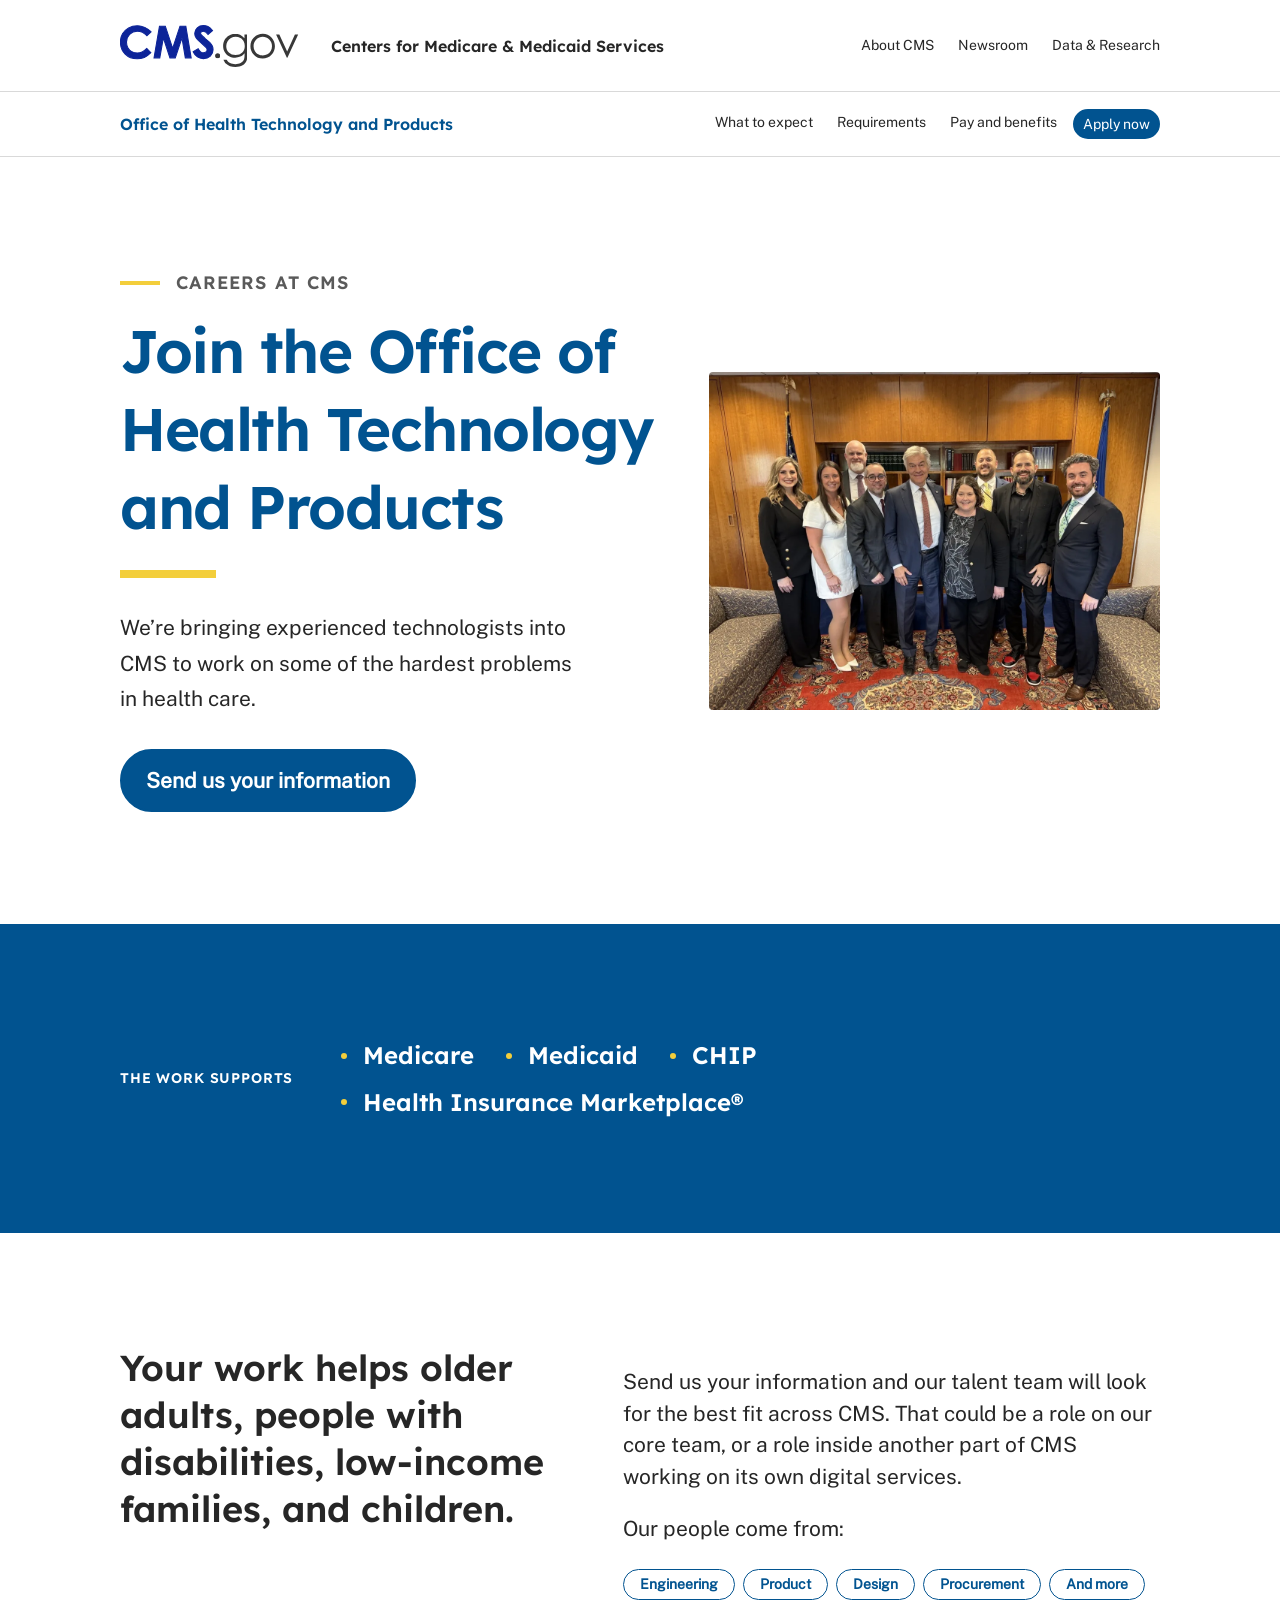
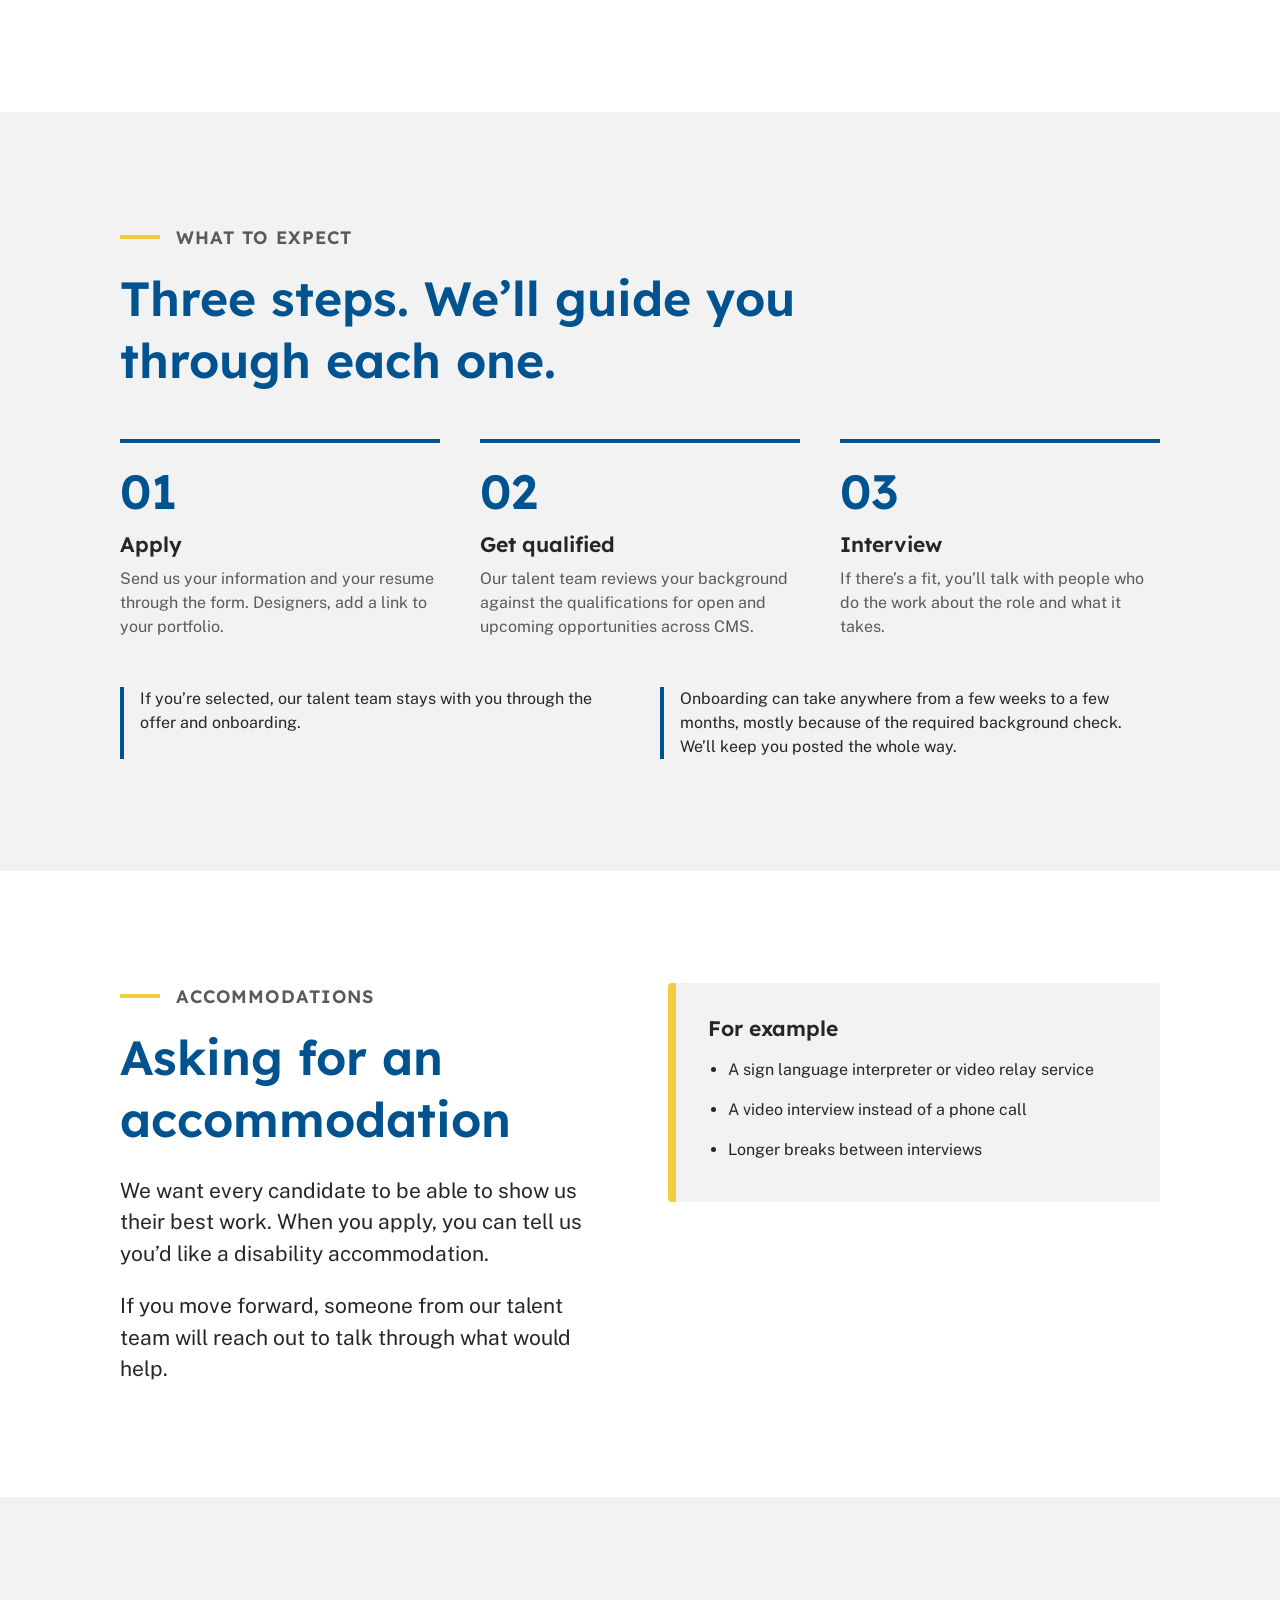
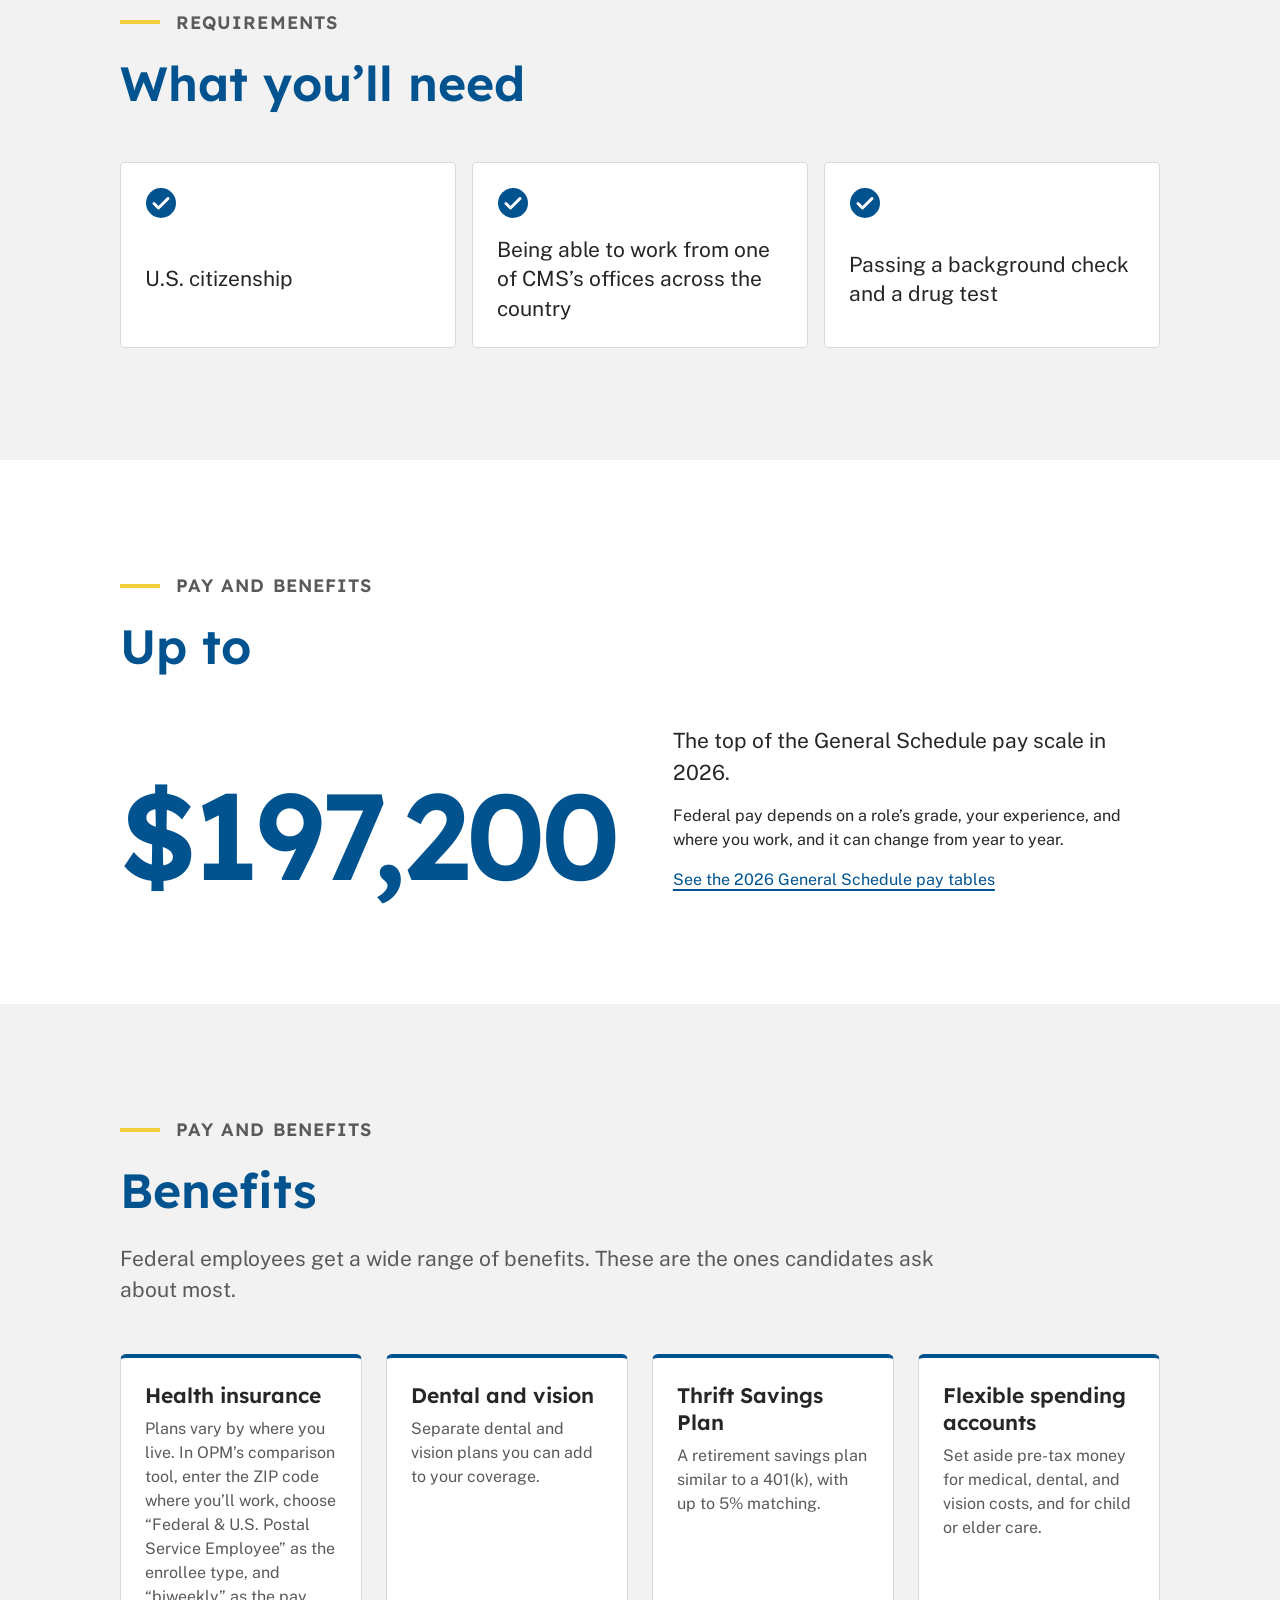
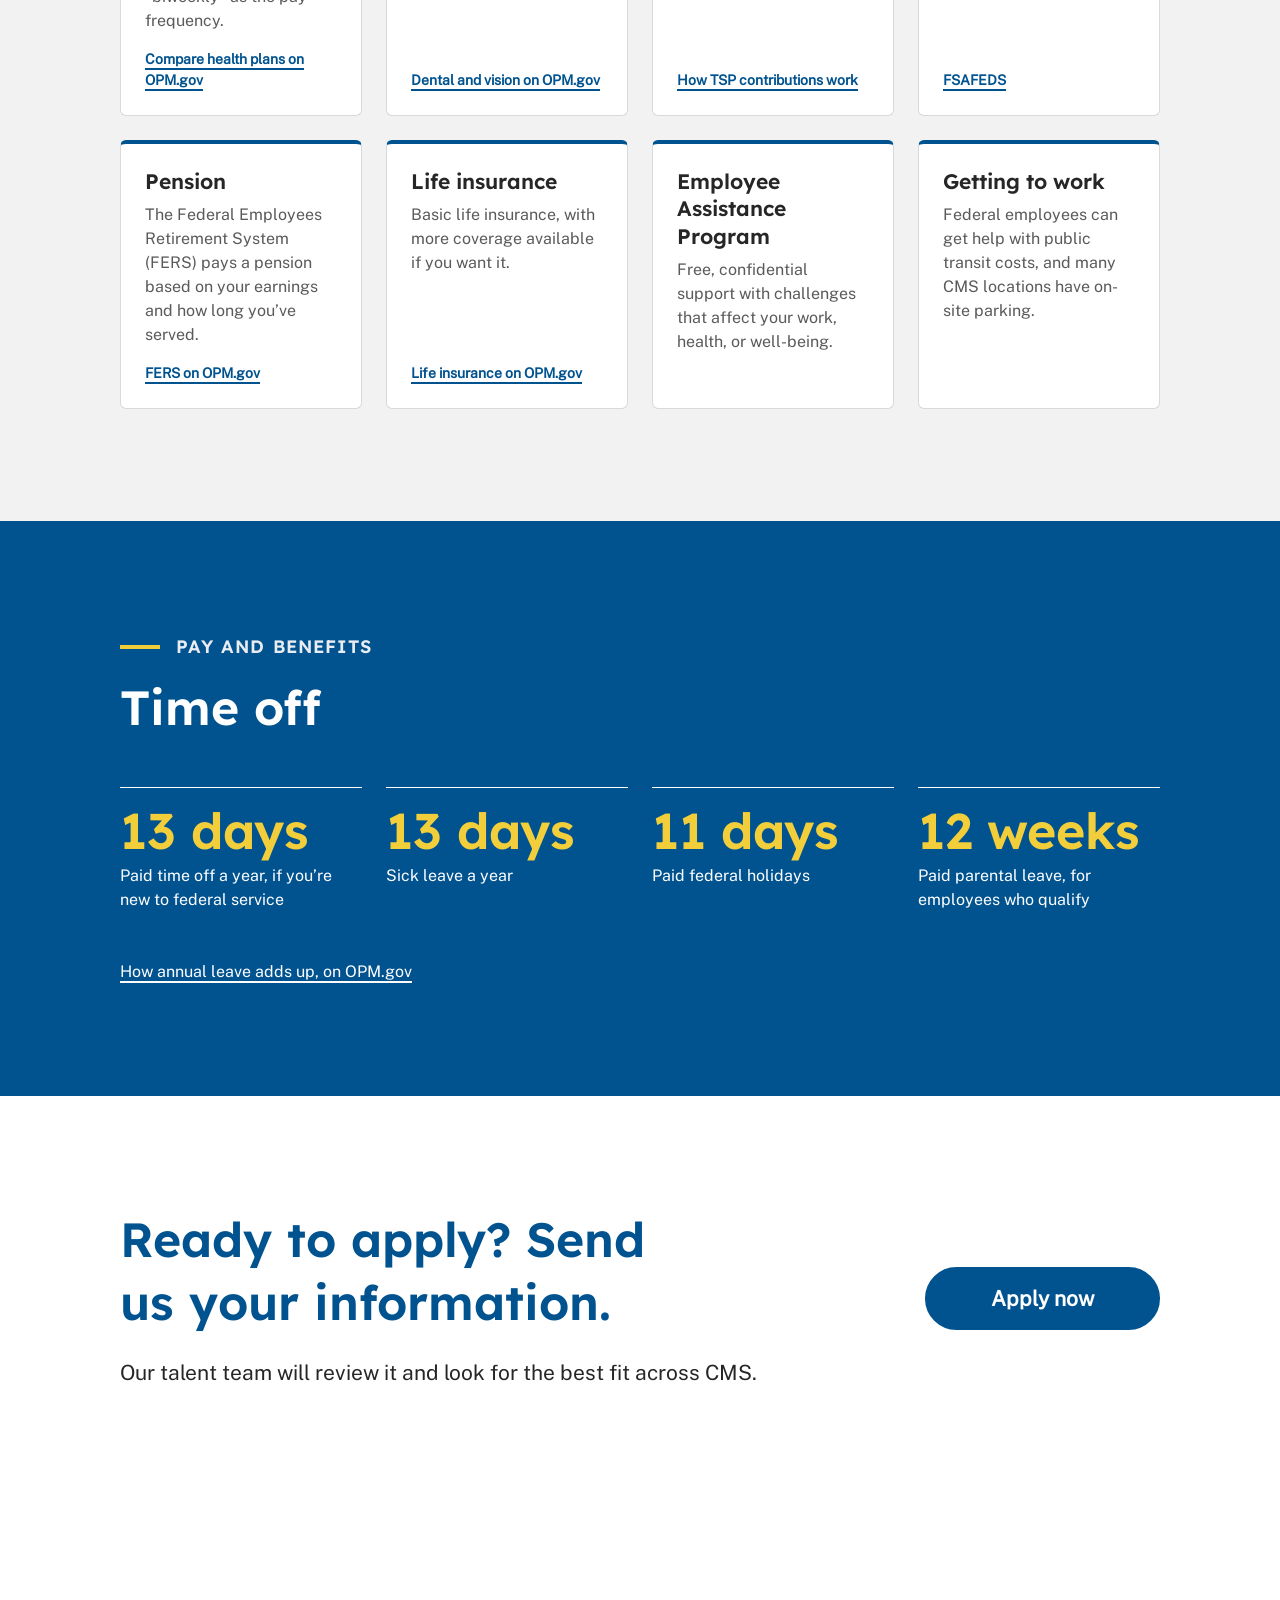
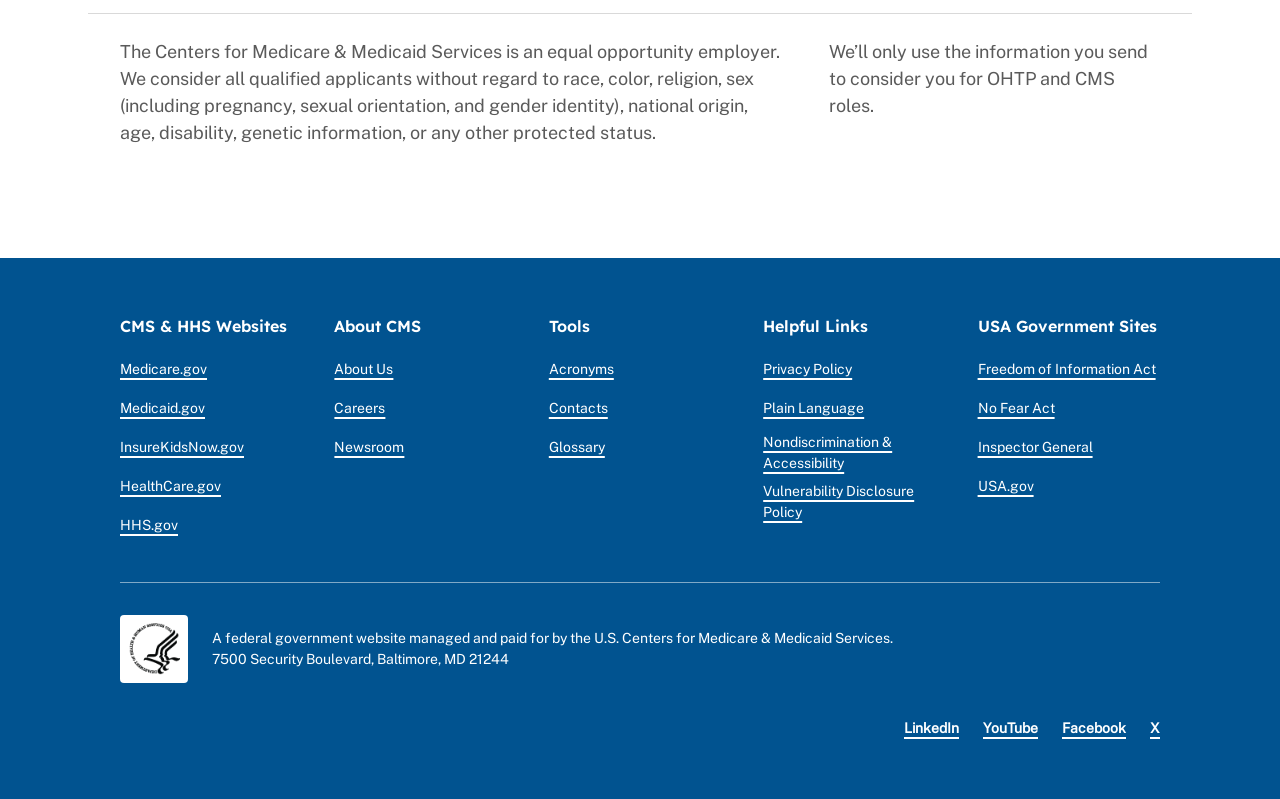
==== commit c092c4db: "remove the usa gov banner and format the doc" ====
--- a/index.html
+++ b/index.html
@@ -1,384 +1,783 @@
 <!doctype html>
 <html lang="en-US">
   <head>
-    <meta charset="utf-8">
-<meta name="viewport" content="width=device-width, initial-scale=1.0">
-<meta name="robots" content="noindex">
-
-<link rel="icon" href="./favicon.ico">
-<link rel="stylesheet" href="./_bridgetown/static/index.25562J4V.css">
-<script src="./_bridgetown/static/index.F3LJEZO7.js" defer></script>
-
-<!-- Begin Bridgetown SEO tag v7.0.1 -->
-<title>Office of Health Technology and Products: Centers for Medicare &amp; Medicaid Services</title>
-<meta property="og:title" content="Office of Health Technology and Products: Centers for Medicare &amp; Medicaid Services" />
-<meta property="og:locale" content="en_US" />
-<meta name="description" content="Work on technology that supports Medicare, Medicaid, CHIP, and the Health Insurance Marketplace®. Send your information to the CMS talent team." />
-<meta property="og:description" content="Work on technology that supports Medicare, Medicaid, CHIP, and the Health Insurance Marketplace®. Send your information to the CMS talent team." />
-<link rel="canonical" href="https://albertico-gov.github.io/ohtp-site/" />
-<meta property="og:url" content="https://albertico-gov.github.io/ohtp-site/" />
-<meta property="og:site_name" content="Office of Health Technology and Products" />
-<meta property="og:type" content="article" />
-<meta property="article:published_time" content="2026-11-16T11:49:48-05:00" />
-<meta name="twitter:card" content="summary" />
-<meta property="twitter:title" content="Office of Health Technology and Products: Centers for Medicare &amp; Medicaid Services" />
-<!-- End Bridgetown SEO tag -->
-
-
+    <meta charset="utf-8" />
+    <meta name="viewport" content="width=device-width, initial-scale=1.0" />
+    <meta name="robots" content="noindex" />
+
+    <link rel="icon" href="./favicon.ico" />
+    <link rel="stylesheet" href="./_bridgetown/static/index.25562J4V.css" />
+    <script src="./_bridgetown/static/index.F3LJEZO7.js" defer></script>
+
+    <!-- Begin Bridgetown SEO tag v7.0.1 -->
+    <title>
+      Office of Health Technology and Products: Centers for Medicare &amp;
+      Medicaid Services
+    </title>
+    <meta
+      property="og:title"
+      content="Office of Health Technology and Products: Centers for Medicare &amp; Medicaid Services"
+    />
+    <meta property="og:locale" content="en_US" />
+    <meta
+      name="description"
+      content="Work on technology that supports Medicare, Medicaid, CHIP, and the Health Insurance Marketplace®. Send your information to the CMS talent team."
+    />
+    <meta
+      property="og:description"
+      content="Work on technology that supports Medicare, Medicaid, CHIP, and the Health Insurance Marketplace®. Send your information to the CMS talent team."
+    />
+    <link rel="canonical" href="https://cmsgov.github.io/ohtp-join/" />
+    <meta property="og:url" content="https://cmsgov.github.io/ohtp-join/" />
+    <meta
+      property="og:site_name"
+      content="Office of Health Technology and Products"
+    />
+    <meta property="og:type" content="article" />
+    <meta
+      property="article:published_time"
+      content="2026-11-16T11:49:48-05:00"
+    />
+    <meta name="twitter:card" content="summary" />
+    <meta
+      property="twitter:title"
+      content="Office of Health Technology and Products: Centers for Medicare &amp; Medicaid Services"
+    />
+    <!-- End Bridgetown SEO tag -->
   </head>
   <body>
     <a class="ds-c-skip-nav" href="#main-content">Skip to main content</a>
-
-    <section class="ds-c-usa-banner" aria-label="Official website of the United States government">
-  <header class="ds-c-usa-banner__header ds-u-font-size--sm">
-    <svg aria-hidden="true" class="ds-c-icon ds-c-icon--usa-flag ds-c-usa-banner__header-icon" viewBox="0 0 16 11" width="1.5em" height="1.5em" xmlns="http://www.w3.org/2000/svg"><g fill="none" fill-rule="evenodd"><path fill="#FFF" d="M0 0h16v11H0z"></path><path fill="#DB3E1F" d="M8 0h8v1H8z"></path><path fill="#1E33B1" d="M0 0h8v7H0z"></path><path fill="#DB3E1F" d="M8 2h8v1H8zM8 4h8v1H8zM8 6h8v1H8zM0 8h16v1H0zM0 10h16v1H0z"></path><path fill="#FFF" d="M1 1h1v1H1zM2 3h1v1H2zM1 5h1v1H1zM3 1h1v1H3zM4 3h1v1H4zM3 5h1v1H3zM5 1h1v1H5zM6 3h1v1H6zM5 5h1v1H5z"></path></g></svg>
-    <p class="ds-c-usa-banner__header-text">An official website of the United States government</p>
-    <p class="ds-c-usa-banner__action ds-u-align-items--center ds-u-md-display--none ds-u-display--flex">Here's how you know<svg aria-hidden="true" class="ds-c-icon ds-c-icon--arrow ds-c-icon--arrow-down ds-c-usa-banner__action-icon" viewBox="0 0 320 512" width="1.5em" height="1.5em" xmlns="http://www.w3.org/2000/svg" direction="down"><path fill="currentColor" d="M285.476 272.971L91.132 467.314c-9.373 9.373-24.569 9.373-33.941 0l-22.667-22.667c-9.357-9.357-9.375-24.522-.04-33.901L188.505 256 34.484 101.255c-9.335-9.379-9.317-24.544.04-33.901l22.667-22.667c9.373-9.373 24.569-9.373 33.941 0L285.475 239.03c9.373 9.372 9.373 24.568.001 33.941z"></path></svg></p>
-    <button type="button" class="ds-c-usa-banner__button" aria-expanded="false" aria-controls="usa-banner__panel"><span class="ds-c-usa-banner__button-text ds-u-md-display--flex ds-u-align-items--center">Here's how you know<svg aria-hidden="true" class="ds-c-icon ds-c-icon--arrow ds-c-icon--arrow-down ds-c-usa-banner__action-icon" viewBox="0 0 320 512" width="1.5em" height="1.5em" xmlns="http://www.w3.org/2000/svg" direction="down"><path fill="currentColor" d="M285.476 272.971L91.132 467.314c-9.373 9.373-24.569 9.373-33.941 0l-22.667-22.667c-9.357-9.357-9.375-24.522-.04-33.901L188.505 256 34.484 101.255c-9.335-9.379-9.317-24.544.04-33.901l22.667-22.667c9.373-9.373 24.569-9.373 33.941 0L285.475 239.03c9.373 9.372 9.373 24.568.001 33.941z"></path></svg></span><span class="ds-c-usa-banner__button-icon-container" hidden><svg aria-hidden="true" class="ds-c-icon ds-c-icon--close ds-c-icon--close-thin ds-c-usa-banner__button-icon" viewBox="-2 -2 18 18" width="1.5em" height="1.5em" xmlns="http://www.w3.org/2000/svg"><path fill="none" stroke="currentColor" stroke-linecap="round" stroke-width="2" d="M0 13.0332964L13.0332964 0M13.0332964 13.0332964L0 0"></path></svg></span></button>
-  </header>
-  <div class="ds-c-usa-banner__guidance [ ds-u-leading--base ds-u-font-size--base ]">
-    <div id="usa-banner__panel" class="ds-c-usa-banner__guidance-container" hidden>
-      <div class="ds-c-usa-banner__guidance-item">
-        <svg aria-hidden="true" class="ds-c-icon ds-c-icon--building-circle ds-c-usa-banner__guidance-icon" viewBox="0 0 54 54" width="1.5em" height="1.5em" xmlns="http://www.w3.org/2000/svg"><g><path class="ds-c-icon--building-circle__building" fill="currentColor" d="M36.5,20.91v1.36H35.15a0.71,0.71,0,0,1-.73.68H18.23a0.71,0.71,0,0,1-.73-0.68H16.14V20.91l10.18-4.07Zm0,13.57v1.36H16.14V34.48a0.71,0.71,0,0,1,.73-0.68h18.9A0.71,0.71,0,0,1,36.5,34.48ZM21.57,23.62v8.14h1.36V23.62h2.71v8.14H27V23.62h2.71v8.14h1.36V23.62h2.71v8.14h0.63a0.71,0.71,0,0,1,.73.68v0.68H17.5V32.45a0.71,0.71,0,0,1,.73-0.68h0.63V23.62h2.71Z"></path><circle class="ds-c-icon--building-circle__circle" fill="none" cx="50%" cy="50%" r="47%" stroke="currentColor" stroke-width="1"></circle></g></svg>
-        <p class="ds-c-usa-banner__guidance-text"><strong>Official websites use .gov</strong><br>A <strong> .gov </strong>website belongs to an official government organization in the United States.</p>
+    <header class="ohtp-cms-header">
+      <div class="ds-l-container ohtp-cms-header__inner">
+        <a class="ohtp-cms-header__brand" href="https://www.cms.gov/">
+          <img
+            class="ohtp-cms-header__logo"
+            src="./images/cms-logo.svg"
+            alt="CMS.gov"
+            width="180"
+            height="43"
+          />
+          <span class="ohtp-cms-header__tagline"
+            >Centers for Medicare &amp; Medicaid Services</span
+          >
+        </a>
+        <nav aria-label="CMS.gov">
+          <ul class="ohtp-cms-header__utility">
+            <li><a href="https://www.cms.gov/about-cms">About CMS</a></li>
+            <li><a href="https://www.cms.gov/newsroom">Newsroom</a></li>
+            <li>
+              <a href="https://www.cms.gov/data-research"
+                >Data &amp; Research</a
+              >
+            </li>
+          </ul>
+        </nav>
       </div>
-      <div class="ds-c-usa-banner__guidance-item">
-        <svg aria-hidden="true" class="ds-c-icon ds-c-icon--lock-circle ds-c-usa-banner__guidance-icon" viewBox="0 0 54 54" width="1.5em" height="1.5em" xmlns="http://www.w3.org/2000/svg"><path fill="currentColor" d="M34.72,34.84a1.29,1.29,0,0,1-1.29,1.29H20.57a1.29,1.29,0,0,1-1.29-1.29V27.12a1.29,1.29,0,0,1,1.29-1.29H21V23.26a6,6,0,0,1,12,0v2.57h0.43a1.29,1.29,0,0,1,1.29,1.29v7.72Zm-4.29-9V23.26a3.43,3.43,0,0,0-6.86,0v2.57h6.86Z"></path><circle fill="none" stroke="currentColor" stroke-width="1" cx="50%" cy="50%" r="47%"></circle></svg>
-        <p class="ds-c-usa-banner__guidance-text"><strong>Secure .gov websites use HTTPS</strong><br>A <strong>lock </strong>(<svg aria-hidden="true" class="ds-c-icon ds-c-icon--lock ds-c-usa-banner__inline-lock-icon" viewBox="0 0 52 64" width="1.5em" height="1.5em" xmlns="http://www.w3.org/2000/svg"><path fill-rule="evenodd" d="M26 0c10.493 0 19 8.507 19 19v9h3a4 4 0 0 1 4 4v28a4 4 0 0 1-4 4H4a4 4 0 0 1-4-4V32a4 4 0 0 1 4-4h3v-9C7 8.507 15.507 0 26 0zm0 8c-5.979 0-10.843 4.77-10.996 10.712L15 19v9h22v-9c0-6.075-4.925-11-11-11z"></path></svg>)<span> or</span><strong> https:// </strong>means you've safely connected to the .gov website. Share sensitive information only on official, secure websites.</p>
+    </header>
+
+    <nav
+      class="ohtp-local-nav"
+      aria-label="Office of Health Technology and Products"
+    >
+      <div class="ds-l-container ohtp-local-nav__inner">
+        <p class="ohtp-local-nav__office">
+          Office of Health Technology and Products
+        </p>
+        <ul class="ohtp-local-nav__links">
+          <li><a href="./#what-to-expect">What to expect</a></li>
+          <li><a href="./#requirements">Requirements</a></li>
+          <li><a href="./#pay">Pay and benefits</a></li>
+        </ul>
+        <a
+          href="./apply/"
+          class="ds-c-button ds-c-button--small ds-c-button--solid"
+          >Apply now</a
+        >
       </div>
-    </div>
-  </div>
-</section>
-
-    <header class="ohtp-cms-header">
-  <div class="ds-l-container ohtp-cms-header__inner">
-    <a class="ohtp-cms-header__brand" href="https://www.cms.gov/">
-      <img class="ohtp-cms-header__logo" src="./images/cms-logo.svg" alt="CMS.gov" width="180" height="43">
-      <span class="ohtp-cms-header__tagline">Centers for Medicare &amp; Medicaid Services</span>
-    </a>
-    <nav aria-label="CMS.gov">
-      <ul class="ohtp-cms-header__utility">
-          <li><a href="https://www.cms.gov/about-cms">About CMS</a></li>
-          <li><a href="https://www.cms.gov/newsroom">Newsroom</a></li>
-          <li><a href="https://www.cms.gov/data-research">Data &amp; Research</a></li>
-      </ul>
     </nav>
-  </div>
-</header>
-
-    <nav class="ohtp-local-nav" aria-label="Office of Health Technology and Products">
-  <div class="ds-l-container ohtp-local-nav__inner">
-    <p class="ohtp-local-nav__office">Office of Health Technology and Products</p>
-    <ul class="ohtp-local-nav__links">
-        <li><a href="./#what-to-expect">What to expect</a></li>
-        <li><a href="./#requirements">Requirements</a></li>
-        <li><a href="./#pay">Pay and benefits</a></li>
-    </ul>
-    <a href="./apply/" class="ds-c-button ds-c-button--small ds-c-button--solid">Apply now</a>
-
-  </div>
-</nav>
 
     <main id="main-content">
-        <section class="ohtp-band ohtp-band--white ohtp-hero"  aria-labelledby="section-1-title">
-  <div class="ds-l-container ohtp-hero__grid">
-    <div class="ohtp-hero__text">
-      <p class="ohtp-eyebrow">Careers at CMS</p>
-      <h1 class="ohtp-hero__title ds-text-heading--5xl" id="section-1-title">Join the Office of Health Technology and Products<span class="ohtp-hero__rule" aria-hidden="true"></span></h1>
-      <div class="ohtp-hero__lede"><p>We’re bringing experienced technologists into CMS to work on some of the hardest problems in health care.</p></div>
-        <a href="./apply/" class="ds-c-button ds-c-button--big ds-c-button--solid">Send us your information</a>
-
-    </div>
-      <div class="ohtp-hero__media"><img src="./images/ohtp-team.webp" alt="Nine members of the OHTP team standing together in a wood-paneled office."></div>
-  </div>
-</section>
-
-  <section class="ohtp-band ohtp-band--dark ohtp-program-strip"  aria-label="The work supports">
-  <div class="ds-l-container ohtp-program-strip__inner">
-    <p class="ohtp-program-strip__label">The work supports</p>
-    <ul class="ohtp-program-strip__list">
-      <li>Medicare</li><li>Medicaid</li><li>CHIP</li><li>Health Insurance Marketplace®</li>
-    </ul>
-  </div>
-</section>
-
-  <section class="ohtp-band ohtp-band--white ohtp-intro"  aria-labelledby="section-3-title">
-  <div class="ds-l-container ohtp-intro__grid ohtp-reveal">
-    <h2 class="ohtp-intro__statement ds-text-heading--3xl" id="section-3-title">Your work helps older adults, people with disabilities, low-income families, and children.</h2>
-    <div class="ohtp-intro__body">
-      <p>Send us your information and our talent team will look for the best fit across CMS. That could be a role on our core team, or a role inside another part of CMS working on its own digital services.</p>
-
-<p>Our people come from:</p>
-        <ul class="ohtp-intro__tags">
-          <li>Engineering</li><li>Product</li><li>Design</li><li>Procurement</li><li>And more</li>
-        </ul>
-    </div>
-  </div>
-</section>
-
-  <section class="ohtp-band ohtp-band--tint ohtp-steps" id="what-to-expect" aria-labelledby="what-to-expect-title">
-  <div class="ds-l-container">
-    <div class="ohtp-section-head ohtp-reveal">
-  <p class="ohtp-eyebrow">What to expect</p>
-  <h2 class="ohtp-section-head__title ds-text-heading--4xl" id="what-to-expect-title">Three steps. We’ll guide you through each one.</h2>
-  
-</div>
-
-    <ol class="ohtp-steps__list ohtp-reveal">
-        <li class="ohtp-steps__item">
-          <h3 class="ohtp-steps__title ds-text-heading--xl">Apply</h3>
-          <p>Send us your information and your resume through the form. Designers, add a link to your portfolio.</p>
-        </li>
-        <li class="ohtp-steps__item">
-          <h3 class="ohtp-steps__title ds-text-heading--xl">Get qualified</h3>
-          <p>Our talent team reviews your background against the qualifications for open and upcoming opportunities across CMS.</p>
-        </li>
-        <li class="ohtp-steps__item">
-          <h3 class="ohtp-steps__title ds-text-heading--xl">Interview</h3>
-          <p>If there’s a fit, you’ll talk with people who do the work about the role and what it takes.</p>
-        </li>
-    </ol>
-    <div class="ohtp-steps__notes ohtp-reveal"><p>If you’re selected, our talent team stays with you through the offer and onboarding.</p>
-
-<p>Onboarding can take anywhere from a few weeks to a few months, mostly because of the required background check. We’ll keep you posted the whole way.</p></div>
-  </div>
-</section>
-
-  <section class="ohtp-band ohtp-band--white ohtp-summary"  aria-labelledby="section-5-title">
-  <div class="ds-l-container ohtp-summary__grid">
-    <div class="ohtp-summary__text ohtp-reveal">
-      <p class="ohtp-eyebrow">Accommodations</p>
-      <h2 class="ohtp-summary__title ds-text-heading--4xl" id="section-5-title">Asking for an accommodation</h2>
-      <p>We want every candidate to be able to show us their best work. When you apply, you can tell us you’d like a disability accommodation.</p>
-
-<p>If you move forward, someone from our talent team will reach out to talk through what would help.</p>
-    </div>
-    <div class="ohtp-summary__box ohtp-reveal" role="region" aria-labelledby="section-5-title-box">
-      <h3 class="ds-text-heading--xl ohtp-summary__box-heading" id="section-5-title-box">For example</h3>
-      <ul>
-        <li>A sign language interpreter or video relay service</li><li>A video interview instead of a phone call</li><li>Longer breaks between interviews</li>
-      </ul>
-    </div>
-  </div>
-</section>
-
-  <section class="ohtp-band ohtp-band--tint ohtp-checklist" id="requirements" aria-labelledby="requirements-title">
-  <div class="ds-l-container">
-    <div class="ohtp-section-head ohtp-reveal">
-  <p class="ohtp-eyebrow">Requirements</p>
-  <h2 class="ohtp-section-head__title ds-text-heading--4xl" id="requirements-title">What you’ll need</h2>
-  
-</div>
-
-    <ul class="ohtp-checklist__list ohtp-reveal">
-        <li class="ohtp-checklist__item">
-          <svg class="ohtp-checklist__icon" viewBox="0 0 32 32" aria-hidden="true" focusable="false"><circle cx="16" cy="16" r="15" fill="currentColor"></circle><path d="M9 16.5l4.5 4.5L23 11.5" fill="none" stroke="#fff" stroke-width="3" stroke-linecap="round" stroke-linejoin="round"></path></svg>
-          <span>U.S. citizenship</span>
-        </li>
-        <li class="ohtp-checklist__item">
-          <svg class="ohtp-checklist__icon" viewBox="0 0 32 32" aria-hidden="true" focusable="false"><circle cx="16" cy="16" r="15" fill="currentColor"></circle><path d="M9 16.5l4.5 4.5L23 11.5" fill="none" stroke="#fff" stroke-width="3" stroke-linecap="round" stroke-linejoin="round"></path></svg>
-          <span>Being able to work from one of CMS’s offices across the country</span>
-        </li>
-        <li class="ohtp-checklist__item">
-          <svg class="ohtp-checklist__icon" viewBox="0 0 32 32" aria-hidden="true" focusable="false"><circle cx="16" cy="16" r="15" fill="currentColor"></circle><path d="M9 16.5l4.5 4.5L23 11.5" fill="none" stroke="#fff" stroke-width="3" stroke-linecap="round" stroke-linejoin="round"></path></svg>
-          <span>Passing a background check and a drug test</span>
-        </li>
-    </ul>
-  </div>
-</section>
-
-  <section class="ohtp-band ohtp-band--white ohtp-pay" id="pay" aria-labelledby="pay-title" data-as-of="2026">
-  <div class="ds-l-container">
-    <div class="ohtp-section-head ohtp-reveal">
-  <p class="ohtp-eyebrow">Pay and benefits</p>
-  <h2 class="ohtp-section-head__title ds-text-heading--4xl" id="pay-title">Up to</h2>
-  
-</div>
-
-    <div class="ohtp-pay__grid ohtp-reveal">
-      <p class="ohtp-pay__figure">$197,200</p>
-      <div class="ohtp-pay__text">
-        <p class="ohtp-pay__label">The top of the General Schedule pay scale in 2026.</p>
-        <p>Federal pay depends on a role’s grade, your experience, and where you work, and it can change from year to year.</p>
-        <p><a href="https://www.opm.gov/policy-data-oversight/pay-leave/salaries-wages/salary-tables/26Tables/html/DCB.aspx">See the 2026 General Schedule pay tables</a></p>
-      </div>
-    </div>
-  </div>
-</section>
-
-  <section class="ohtp-band ohtp-band--tint ohtp-cards"  aria-labelledby="section-8-title">
-  <div class="ds-l-container">
-    <div class="ohtp-section-head ohtp-reveal">
-  <p class="ohtp-eyebrow">Pay and benefits</p>
-  <h2 class="ohtp-section-head__title ds-text-heading--4xl" id="section-8-title">Benefits</h2>
-  <div class="ohtp-section-head__intro"><p>Federal employees get a wide range of benefits. These are the ones candidates ask about most.</p></div>
-</div>
-
-    <ul class="ohtp-cards__list ohtp-reveal">
-        <li>
-          <div class="ds-c-card ohtp-cards__card">
-            <h3 class="ds-text-heading--xl ohtp-cards__title">Health insurance</h3>
-            <div class="ohtp-cards__body"><p>Plans vary by where you live. In OPM’s comparison tool, enter the ZIP code where you’ll work, choose “Federal &amp; U.S. Postal Service Employee” as the enrollee type, and “biweekly” as the pay frequency.</p></div>
-            <p class="ohtp-cards__link"><a href="https://www.opm.gov/healthcare-insurance/healthcare/plan-information/compare-plans/">Compare health plans on OPM.gov</a></p>
-</div>
-        </li>
-        <li>
-          <div class="ds-c-card ohtp-cards__card">
-            <h3 class="ds-text-heading--xl ohtp-cards__title">Dental and vision</h3>
-            <div class="ohtp-cards__body"><p>Separate dental and vision plans you can add to your coverage.</p></div>
-            <p class="ohtp-cards__link"><a href="https://www.opm.gov/healthcare-insurance/dental-vision/">Dental and vision on OPM.gov</a></p>
-</div>
-        </li>
-        <li>
-          <div class="ds-c-card ohtp-cards__card">
-            <h3 class="ds-text-heading--xl ohtp-cards__title">Thrift Savings Plan</h3>
-            <div class="ohtp-cards__body"><p>A retirement savings plan similar to a 401(k), with up to 5% matching.</p></div>
-            <p class="ohtp-cards__link"><a href="https://www.tsp.gov/what-is-contribution/">How TSP contributions work</a></p>
-</div>
-        </li>
-        <li>
-          <div class="ds-c-card ohtp-cards__card">
-            <h3 class="ds-text-heading--xl ohtp-cards__title">Flexible spending accounts</h3>
-            <div class="ohtp-cards__body"><p>Set aside pre-tax money for medical, dental, and vision costs, and for child or elder care.</p></div>
-            <p class="ohtp-cards__link"><a href="https://www.fsafeds.gov/">FSAFEDS</a></p>
-</div>
-        </li>
-        <li>
-          <div class="ds-c-card ohtp-cards__card">
-            <h3 class="ds-text-heading--xl ohtp-cards__title">Pension</h3>
-            <div class="ohtp-cards__body"><p>The Federal Employees Retirement System (FERS) pays a pension based on your earnings and how long you’ve served.</p></div>
-            <p class="ohtp-cards__link"><a href="https://www.opm.gov/retirement-center/fers-information/">FERS on OPM.gov</a></p>
-</div>
-        </li>
-        <li>
-          <div class="ds-c-card ohtp-cards__card">
-            <h3 class="ds-text-heading--xl ohtp-cards__title">Life insurance</h3>
-            <div class="ohtp-cards__body"><p>Basic life insurance, with more coverage available if you want it.</p></div>
-            <p class="ohtp-cards__link"><a href="https://www.opm.gov/healthcare-insurance/life-insurance/">Life insurance on OPM.gov</a></p>
-</div>
-        </li>
-        <li>
-          <div class="ds-c-card ohtp-cards__card">
-            <h3 class="ds-text-heading--xl ohtp-cards__title">Employee Assistance Program</h3>
-            <div class="ohtp-cards__body"><p>Free, confidential support with challenges that affect your work, health, or well-being.</p></div>
-            
-</div>
-        </li>
-        <li>
-          <div class="ds-c-card ohtp-cards__card">
-            <h3 class="ds-text-heading--xl ohtp-cards__title">Getting to work</h3>
-            <div class="ohtp-cards__body"><p>Federal employees can get help with public transit costs, and many CMS locations have on-site parking.</p></div>
-            
-</div>
-        </li>
-    </ul>
-  </div>
-</section>
-
-  <section class="ohtp-band ohtp-band--dark ohtp-stats"  aria-labelledby="section-9-title" data-as-of="2026">
-  <div class="ds-l-container">
-    <div class="ohtp-section-head ohtp-reveal">
-  <p class="ohtp-eyebrow">Pay and benefits</p>
-  <h2 class="ohtp-section-head__title ds-text-heading--4xl" id="section-9-title">Time off</h2>
-  
-</div>
-
-    <ul class="ohtp-stats__list ohtp-reveal">
-        <li><span class="ohtp-stats__value">13 days</span><span class="ohtp-stats__label">Paid time off a year, if you’re new to federal service</span></li>
-        <li><span class="ohtp-stats__value">13 days</span><span class="ohtp-stats__label">Sick leave a year</span></li>
-        <li><span class="ohtp-stats__value">11 days</span><span class="ohtp-stats__label">Paid federal holidays</span></li>
-        <li><span class="ohtp-stats__value">12 weeks</span><span class="ohtp-stats__label">Paid parental leave, for employees who qualify</span></li>
-    </ul>
-    <p class="ohtp-stats__source"><a href="https://www.opm.gov/policy-data-oversight/pay-leave/leave-administration/fact-sheets/annual-leave/">How annual leave adds up, on OPM.gov</a></p>
-  </div>
-</section>
-
-  <section class="ohtp-band ohtp-band--white ohtp-cta" id="apply" aria-labelledby="apply-title">
-  <div class="ds-l-container ohtp-cta__inner ohtp-reveal">
-    <div class="ohtp-cta__text">
-      <h2 class="ohtp-cta__title ds-text-heading--4xl" id="apply-title">Ready to apply? Send us your information.</h2>
-      <p>Our talent team will review it and look for the best fit across CMS.</p>
-    </div>
-    <a href="./apply/" class="ds-c-button ds-c-button--big ds-c-button--solid">Apply now</a>
-
-  </div>
-</section>
-
-  <section class="ohtp-band ohtp-band--white ohtp-fineprint"  aria-label="Notices">
-  <div class="ds-l-container ohtp-fineprint__inner"><p>The Centers for Medicare &amp; Medicaid Services is an equal opportunity employer. We consider all qualified applicants without regard to race, color, religion, sex (including pregnancy, sexual orientation, and gender identity), national origin, age, disability, genetic information, or any other protected status.</p>
-
-<p>We’ll only use the information you send to consider you for OHTP and CMS roles.</p></div>
-</section>
-
-
-      
-
+      <section
+        class="ohtp-band ohtp-band--white ohtp-hero"
+        aria-labelledby="section-1-title"
+      >
+        <div class="ds-l-container ohtp-hero__grid">
+          <div class="ohtp-hero__text">
+            <p class="ohtp-eyebrow">Careers at CMS</p>
+            <h1
+              class="ohtp-hero__title ds-text-heading--5xl"
+              id="section-1-title"
+            >
+              Join the Office of Health Technology and Products<span
+                class="ohtp-hero__rule"
+                aria-hidden="true"
+              ></span>
+            </h1>
+            <div class="ohtp-hero__lede">
+              <p>
+                We’re bringing experienced technologists into CMS to work on
+                some of the hardest problems in health care.
+              </p>
+            </div>
+            <a
+              href="./apply/"
+              class="ds-c-button ds-c-button--big ds-c-button--solid"
+              >Send us your information</a
+            >
+          </div>
+          <div class="ohtp-hero__media">
+            <img
+              src="./images/ohtp-team.webp"
+              alt="Nine members of the OHTP team standing together in a wood-paneled office."
+            />
+          </div>
+        </div>
+      </section>
+
+      <section
+        class="ohtp-band ohtp-band--dark ohtp-program-strip"
+        aria-label="The work supports"
+      >
+        <div class="ds-l-container ohtp-program-strip__inner">
+          <p class="ohtp-program-strip__label">The work supports</p>
+          <ul class="ohtp-program-strip__list">
+            <li>Medicare</li>
+            <li>Medicaid</li>
+            <li>CHIP</li>
+            <li>Health Insurance Marketplace®</li>
+          </ul>
+        </div>
+      </section>
+
+      <section
+        class="ohtp-band ohtp-band--white ohtp-intro"
+        aria-labelledby="section-3-title"
+      >
+        <div class="ds-l-container ohtp-intro__grid ohtp-reveal">
+          <h2
+            class="ohtp-intro__statement ds-text-heading--3xl"
+            id="section-3-title"
+          >
+            Your work helps older adults, people with disabilities, low-income
+            families, and children.
+          </h2>
+          <div class="ohtp-intro__body">
+            <p>
+              Send us your information and our talent team will look for the
+              best fit across CMS. That could be a role on our core team, or a
+              role inside another part of CMS working on its own digital
+              services.
+            </p>
+
+            <p>Our people come from:</p>
+            <ul class="ohtp-intro__tags">
+              <li>Engineering</li>
+              <li>Product</li>
+              <li>Design</li>
+              <li>Procurement</li>
+              <li>And more</li>
+            </ul>
+          </div>
+        </div>
+      </section>
+
+      <section
+        class="ohtp-band ohtp-band--tint ohtp-steps"
+        id="what-to-expect"
+        aria-labelledby="what-to-expect-title"
+      >
+        <div class="ds-l-container">
+          <div class="ohtp-section-head ohtp-reveal">
+            <p class="ohtp-eyebrow">What to expect</p>
+            <h2
+              class="ohtp-section-head__title ds-text-heading--4xl"
+              id="what-to-expect-title"
+            >
+              Three steps. We’ll guide you through each one.
+            </h2>
+          </div>
+
+          <ol class="ohtp-steps__list ohtp-reveal">
+            <li class="ohtp-steps__item">
+              <h3 class="ohtp-steps__title ds-text-heading--xl">Apply</h3>
+              <p>
+                Send us your information and your resume through the form.
+                Designers, add a link to your portfolio.
+              </p>
+            </li>
+            <li class="ohtp-steps__item">
+              <h3 class="ohtp-steps__title ds-text-heading--xl">
+                Get qualified
+              </h3>
+              <p>
+                Our talent team reviews your background against the
+                qualifications for open and upcoming opportunities across CMS.
+              </p>
+            </li>
+            <li class="ohtp-steps__item">
+              <h3 class="ohtp-steps__title ds-text-heading--xl">Interview</h3>
+              <p>
+                If there’s a fit, you’ll talk with people who do the work about
+                the role and what it takes.
+              </p>
+            </li>
+          </ol>
+          <div class="ohtp-steps__notes ohtp-reveal">
+            <p>
+              If you’re selected, our talent team stays with you through the
+              offer and onboarding.
+            </p>
+
+            <p>
+              Onboarding can take anywhere from a few weeks to a few months,
+              mostly because of the required background check. We’ll keep you
+              posted the whole way.
+            </p>
+          </div>
+        </div>
+      </section>
+
+      <section
+        class="ohtp-band ohtp-band--white ohtp-summary"
+        aria-labelledby="section-5-title"
+      >
+        <div class="ds-l-container ohtp-summary__grid">
+          <div class="ohtp-summary__text ohtp-reveal">
+            <p class="ohtp-eyebrow">Accommodations</p>
+            <h2
+              class="ohtp-summary__title ds-text-heading--4xl"
+              id="section-5-title"
+            >
+              Asking for an accommodation
+            </h2>
+            <p>
+              We want every candidate to be able to show us their best work.
+              When you apply, you can tell us you’d like a disability
+              accommodation.
+            </p>
+
+            <p>
+              If you move forward, someone from our talent team will reach out
+              to talk through what would help.
+            </p>
+          </div>
+          <div
+            class="ohtp-summary__box ohtp-reveal"
+            role="region"
+            aria-labelledby="section-5-title-box"
+          >
+            <h3
+              class="ds-text-heading--xl ohtp-summary__box-heading"
+              id="section-5-title-box"
+            >
+              For example
+            </h3>
+            <ul>
+              <li>A sign language interpreter or video relay service</li>
+              <li>A video interview instead of a phone call</li>
+              <li>Longer breaks between interviews</li>
+            </ul>
+          </div>
+        </div>
+      </section>
+
+      <section
+        class="ohtp-band ohtp-band--tint ohtp-checklist"
+        id="requirements"
+        aria-labelledby="requirements-title"
+      >
+        <div class="ds-l-container">
+          <div class="ohtp-section-head ohtp-reveal">
+            <p class="ohtp-eyebrow">Requirements</p>
+            <h2
+              class="ohtp-section-head__title ds-text-heading--4xl"
+              id="requirements-title"
+            >
+              What you’ll need
+            </h2>
+          </div>
+
+          <ul class="ohtp-checklist__list ohtp-reveal">
+            <li class="ohtp-checklist__item">
+              <svg
+                class="ohtp-checklist__icon"
+                viewBox="0 0 32 32"
+                aria-hidden="true"
+                focusable="false"
+              >
+                <circle cx="16" cy="16" r="15" fill="currentColor"></circle>
+                <path
+                  d="M9 16.5l4.5 4.5L23 11.5"
+                  fill="none"
+                  stroke="#fff"
+                  stroke-width="3"
+                  stroke-linecap="round"
+                  stroke-linejoin="round"
+                ></path>
+              </svg>
+              <span>U.S. citizenship</span>
+            </li>
+            <li class="ohtp-checklist__item">
+              <svg
+                class="ohtp-checklist__icon"
+                viewBox="0 0 32 32"
+                aria-hidden="true"
+                focusable="false"
+              >
+                <circle cx="16" cy="16" r="15" fill="currentColor"></circle>
+                <path
+                  d="M9 16.5l4.5 4.5L23 11.5"
+                  fill="none"
+                  stroke="#fff"
+                  stroke-width="3"
+                  stroke-linecap="round"
+                  stroke-linejoin="round"
+                ></path>
+              </svg>
+              <span
+                >Being able to work from one of CMS’s offices across the
+                country</span
+              >
+            </li>
+            <li class="ohtp-checklist__item">
+              <svg
+                class="ohtp-checklist__icon"
+                viewBox="0 0 32 32"
+                aria-hidden="true"
+                focusable="false"
+              >
+                <circle cx="16" cy="16" r="15" fill="currentColor"></circle>
+                <path
+                  d="M9 16.5l4.5 4.5L23 11.5"
+                  fill="none"
+                  stroke="#fff"
+                  stroke-width="3"
+                  stroke-linecap="round"
+                  stroke-linejoin="round"
+                ></path>
+              </svg>
+              <span>Passing a background check and a drug test</span>
+            </li>
+          </ul>
+        </div>
+      </section>
+
+      <section
+        class="ohtp-band ohtp-band--white ohtp-pay"
+        id="pay"
+        aria-labelledby="pay-title"
+        data-as-of="2026"
+      >
+        <div class="ds-l-container">
+          <div class="ohtp-section-head ohtp-reveal">
+            <p class="ohtp-eyebrow">Pay and benefits</p>
+            <h2
+              class="ohtp-section-head__title ds-text-heading--4xl"
+              id="pay-title"
+            >
+              Up to
+            </h2>
+          </div>
+
+          <div class="ohtp-pay__grid ohtp-reveal">
+            <p class="ohtp-pay__figure">$197,200</p>
+            <div class="ohtp-pay__text">
+              <p class="ohtp-pay__label">
+                The top of the General Schedule pay scale in 2026.
+              </p>
+              <p>
+                Federal pay depends on a role’s grade, your experience, and
+                where you work, and it can change from year to year.
+              </p>
+              <p>
+                <a
+                  href="https://www.opm.gov/policy-data-oversight/pay-leave/salaries-wages/salary-tables/26Tables/html/DCB.aspx"
+                  >See the 2026 General Schedule pay tables</a
+                >
+              </p>
+            </div>
+          </div>
+        </div>
+      </section>
+
+      <section
+        class="ohtp-band ohtp-band--tint ohtp-cards"
+        aria-labelledby="section-8-title"
+      >
+        <div class="ds-l-container">
+          <div class="ohtp-section-head ohtp-reveal">
+            <p class="ohtp-eyebrow">Pay and benefits</p>
+            <h2
+              class="ohtp-section-head__title ds-text-heading--4xl"
+              id="section-8-title"
+            >
+              Benefits
+            </h2>
+            <div class="ohtp-section-head__intro">
+              <p>
+                Federal employees get a wide range of benefits. These are the
+                ones candidates ask about most.
+              </p>
+            </div>
+          </div>
+
+          <ul class="ohtp-cards__list ohtp-reveal">
+            <li>
+              <div class="ds-c-card ohtp-cards__card">
+                <h3 class="ds-text-heading--xl ohtp-cards__title">
+                  Health insurance
+                </h3>
+                <div class="ohtp-cards__body">
+                  <p>
+                    Plans vary by where you live. In OPM’s comparison tool,
+                    enter the ZIP code where you’ll work, choose “Federal &amp;
+                    U.S. Postal Service Employee” as the enrollee type, and
+                    “biweekly” as the pay frequency.
+                  </p>
+                </div>
+                <p class="ohtp-cards__link">
+                  <a
+                    href="https://www.opm.gov/healthcare-insurance/healthcare/plan-information/compare-plans/"
+                    >Compare health plans on OPM.gov</a
+                  >
+                </p>
+              </div>
+            </li>
+            <li>
+              <div class="ds-c-card ohtp-cards__card">
+                <h3 class="ds-text-heading--xl ohtp-cards__title">
+                  Dental and vision
+                </h3>
+                <div class="ohtp-cards__body">
+                  <p>
+                    Separate dental and vision plans you can add to your
+                    coverage.
+                  </p>
+                </div>
+                <p class="ohtp-cards__link">
+                  <a
+                    href="https://www.opm.gov/healthcare-insurance/dental-vision/"
+                    >Dental and vision on OPM.gov</a
+                  >
+                </p>
+              </div>
+            </li>
+            <li>
+              <div class="ds-c-card ohtp-cards__card">
+                <h3 class="ds-text-heading--xl ohtp-cards__title">
+                  Thrift Savings Plan
+                </h3>
+                <div class="ohtp-cards__body">
+                  <p>
+                    A retirement savings plan similar to a 401(k), with up to 5%
+                    matching.
+                  </p>
+                </div>
+                <p class="ohtp-cards__link">
+                  <a href="https://www.tsp.gov/what-is-contribution/"
+                    >How TSP contributions work</a
+                  >
+                </p>
+              </div>
+            </li>
+            <li>
+              <div class="ds-c-card ohtp-cards__card">
+                <h3 class="ds-text-heading--xl ohtp-cards__title">
+                  Flexible spending accounts
+                </h3>
+                <div class="ohtp-cards__body">
+                  <p>
+                    Set aside pre-tax money for medical, dental, and vision
+                    costs, and for child or elder care.
+                  </p>
+                </div>
+                <p class="ohtp-cards__link">
+                  <a href="https://www.fsafeds.gov/">FSAFEDS</a>
+                </p>
+              </div>
+            </li>
+            <li>
+              <div class="ds-c-card ohtp-cards__card">
+                <h3 class="ds-text-heading--xl ohtp-cards__title">Pension</h3>
+                <div class="ohtp-cards__body">
+                  <p>
+                    The Federal Employees Retirement System (FERS) pays a
+                    pension based on your earnings and how long you’ve served.
+                  </p>
+                </div>
+                <p class="ohtp-cards__link">
+                  <a
+                    href="https://www.opm.gov/retirement-center/fers-information/"
+                    >FERS on OPM.gov</a
+                  >
+                </p>
+              </div>
+            </li>
+            <li>
+              <div class="ds-c-card ohtp-cards__card">
+                <h3 class="ds-text-heading--xl ohtp-cards__title">
+                  Life insurance
+                </h3>
+                <div class="ohtp-cards__body">
+                  <p>
+                    Basic life insurance, with more coverage available if you
+                    want it.
+                  </p>
+                </div>
+                <p class="ohtp-cards__link">
+                  <a
+                    href="https://www.opm.gov/healthcare-insurance/life-insurance/"
+                    >Life insurance on OPM.gov</a
+                  >
+                </p>
+              </div>
+            </li>
+            <li>
+              <div class="ds-c-card ohtp-cards__card">
+                <h3 class="ds-text-heading--xl ohtp-cards__title">
+                  Employee Assistance Program
+                </h3>
+                <div class="ohtp-cards__body">
+                  <p>
+                    Free, confidential support with challenges that affect your
+                    work, health, or well-being.
+                  </p>
+                </div>
+              </div>
+            </li>
+            <li>
+              <div class="ds-c-card ohtp-cards__card">
+                <h3 class="ds-text-heading--xl ohtp-cards__title">
+                  Getting to work
+                </h3>
+                <div class="ohtp-cards__body">
+                  <p>
+                    Federal employees can get help with public transit costs,
+                    and many CMS locations have on-site parking.
+                  </p>
+                </div>
+              </div>
+            </li>
+          </ul>
+        </div>
+      </section>
+
+      <section
+        class="ohtp-band ohtp-band--dark ohtp-stats"
+        aria-labelledby="section-9-title"
+        data-as-of="2026"
+      >
+        <div class="ds-l-container">
+          <div class="ohtp-section-head ohtp-reveal">
+            <p class="ohtp-eyebrow">Pay and benefits</p>
+            <h2
+              class="ohtp-section-head__title ds-text-heading--4xl"
+              id="section-9-title"
+            >
+              Time off
+            </h2>
+          </div>
+
+          <ul class="ohtp-stats__list ohtp-reveal">
+            <li>
+              <span class="ohtp-stats__value">13 days</span
+              ><span class="ohtp-stats__label"
+                >Paid time off a year, if you’re new to federal service</span
+              >
+            </li>
+            <li>
+              <span class="ohtp-stats__value">13 days</span
+              ><span class="ohtp-stats__label">Sick leave a year</span>
+            </li>
+            <li>
+              <span class="ohtp-stats__value">11 days</span
+              ><span class="ohtp-stats__label">Paid federal holidays</span>
+            </li>
+            <li>
+              <span class="ohtp-stats__value">12 weeks</span
+              ><span class="ohtp-stats__label"
+                >Paid parental leave, for employees who qualify</span
+              >
+            </li>
+          </ul>
+          <p class="ohtp-stats__source">
+            <a
+              href="https://www.opm.gov/policy-data-oversight/pay-leave/leave-administration/fact-sheets/annual-leave/"
+              >How annual leave adds up, on OPM.gov</a
+            >
+          </p>
+        </div>
+      </section>
+
+      <section
+        class="ohtp-band ohtp-band--white ohtp-cta"
+        id="apply"
+        aria-labelledby="apply-title"
+      >
+        <div class="ds-l-container ohtp-cta__inner ohtp-reveal">
+          <div class="ohtp-cta__text">
+            <h2 class="ohtp-cta__title ds-text-heading--4xl" id="apply-title">
+              Ready to apply? Send us your information.
+            </h2>
+            <p>
+              Our talent team will review it and look for the best fit across
+              CMS.
+            </p>
+          </div>
+          <a
+            href="./apply/"
+            class="ds-c-button ds-c-button--big ds-c-button--solid"
+            >Apply now</a
+          >
+        </div>
+      </section>
+
+      <section
+        class="ohtp-band ohtp-band--white ohtp-fineprint"
+        aria-label="Notices"
+      >
+        <div class="ds-l-container ohtp-fineprint__inner">
+          <p>
+            The Centers for Medicare &amp; Medicaid Services is an equal
+            opportunity employer. We consider all qualified applicants without
+            regard to race, color, religion, sex (including pregnancy, sexual
+            orientation, and gender identity), national origin, age, disability,
+            genetic information, or any other protected status.
+          </p>
+
+          <p>
+            We’ll only use the information you send to consider you for OHTP and
+            CMS roles.
+          </p>
+        </div>
+      </section>
     </main>
     <footer class="ohtp-cms-footer">
-  <div class="ds-l-container">
-    <div class="ohtp-cms-footer__columns">
-        <nav aria-labelledby="footer-column-1">
-          <h2 class="ohtp-cms-footer__heading" id="footer-column-1">CMS &amp; HHS Websites</h2>
-          <ul class="ohtp-cms-footer__links">
+      <div class="ds-l-container">
+        <div class="ohtp-cms-footer__columns">
+          <nav aria-labelledby="footer-column-1">
+            <h2 class="ohtp-cms-footer__heading" id="footer-column-1">
+              CMS &amp; HHS Websites
+            </h2>
+            <ul class="ohtp-cms-footer__links">
               <li><a href="https://www.medicare.gov/">Medicare.gov</a></li>
               <li><a href="https://www.medicaid.gov/">Medicaid.gov</a></li>
-              <li><a href="https://www.insurekidsnow.gov/">InsureKidsNow.gov</a></li>
+              <li>
+                <a href="https://www.insurekidsnow.gov/">InsureKidsNow.gov</a>
+              </li>
               <li><a href="https://www.healthcare.gov/">HealthCare.gov</a></li>
               <li><a href="https://www.hhs.gov/">HHS.gov</a></li>
-          </ul>
-        </nav>
-        <nav aria-labelledby="footer-column-2">
-          <h2 class="ohtp-cms-footer__heading" id="footer-column-2">About CMS</h2>
-          <ul class="ohtp-cms-footer__links">
+            </ul>
+          </nav>
+          <nav aria-labelledby="footer-column-2">
+            <h2 class="ohtp-cms-footer__heading" id="footer-column-2">
+              About CMS
+            </h2>
+            <ul class="ohtp-cms-footer__links">
               <li><a href="https://www.cms.gov/about-cms">About Us</a></li>
-              <li><a href="https://www.cms.gov/about-cms/work-with-us/careers">Careers</a></li>
+              <li>
+                <a href="https://www.cms.gov/about-cms/work-with-us/careers"
+                  >Careers</a
+                >
+              </li>
               <li><a href="https://www.cms.gov/newsroom">Newsroom</a></li>
-          </ul>
-        </nav>
-        <nav aria-labelledby="footer-column-3">
-          <h2 class="ohtp-cms-footer__heading" id="footer-column-3">Tools</h2>
-          <ul class="ohtp-cms-footer__links">
+            </ul>
+          </nav>
+          <nav aria-labelledby="footer-column-3">
+            <h2 class="ohtp-cms-footer__heading" id="footer-column-3">Tools</h2>
+            <ul class="ohtp-cms-footer__links">
               <li><a href="https://www.cms.gov/acronyms">Acronyms</a></li>
-              <li><a href="https://www.cms.gov/about-cms/contact/directory">Contacts</a></li>
+              <li>
+                <a href="https://www.cms.gov/about-cms/contact/directory"
+                  >Contacts</a
+                >
+              </li>
               <li><a href="https://www.cms.gov/glossary">Glossary</a></li>
-          </ul>
-        </nav>
-        <nav aria-labelledby="footer-column-4">
-          <h2 class="ohtp-cms-footer__heading" id="footer-column-4">Helpful Links</h2>
-          <ul class="ohtp-cms-footer__links">
-              <li><a href="https://www.cms.gov/about-cms/web-policies-important-links/web-policies/privacy">Privacy Policy</a></li>
-              <li><a href="https://www.medicare.gov/about-us/plain-writing">Plain Language</a></li>
-              <li><a href="https://www.cms.gov/about-cms/web-policies-important-links/accessibility-nondiscrimination-disabilities-notice">Nondiscrimination &amp; Accessibility</a></li>
-              <li><a href="https://www.cms.gov/about-cms/information-systems/privacy/vulnerability-disclosure-policy">Vulnerability Disclosure Policy</a></li>
-          </ul>
-        </nav>
-        <nav aria-labelledby="footer-column-5">
-          <h2 class="ohtp-cms-footer__heading" id="footer-column-5">USA Government Sites</h2>
-          <ul class="ohtp-cms-footer__links">
-              <li><a href="https://www.cms.gov/freedom-information-act-foia-service-center">Freedom of Information Act</a></li>
-              <li><a href="https://www.cms.gov/about-cms/web-policies-important-links/no-fear-act">No Fear Act</a></li>
+            </ul>
+          </nav>
+          <nav aria-labelledby="footer-column-4">
+            <h2 class="ohtp-cms-footer__heading" id="footer-column-4">
+              Helpful Links
+            </h2>
+            <ul class="ohtp-cms-footer__links">
+              <li>
+                <a
+                  href="https://www.cms.gov/about-cms/web-policies-important-links/web-policies/privacy"
+                  >Privacy Policy</a
+                >
+              </li>
+              <li>
+                <a href="https://www.medicare.gov/about-us/plain-writing"
+                  >Plain Language</a
+                >
+              </li>
+              <li>
+                <a
+                  href="https://www.cms.gov/about-cms/web-policies-important-links/accessibility-nondiscrimination-disabilities-notice"
+                  >Nondiscrimination &amp; Accessibility</a
+                >
+              </li>
+              <li>
+                <a
+                  href="https://www.cms.gov/about-cms/information-systems/privacy/vulnerability-disclosure-policy"
+                  >Vulnerability Disclosure Policy</a
+                >
+              </li>
+            </ul>
+          </nav>
+          <nav aria-labelledby="footer-column-5">
+            <h2 class="ohtp-cms-footer__heading" id="footer-column-5">
+              USA Government Sites
+            </h2>
+            <ul class="ohtp-cms-footer__links">
+              <li>
+                <a
+                  href="https://www.cms.gov/freedom-information-act-foia-service-center"
+                  >Freedom of Information Act</a
+                >
+              </li>
+              <li>
+                <a
+                  href="https://www.cms.gov/about-cms/web-policies-important-links/no-fear-act"
+                  >No Fear Act</a
+                >
+              </li>
               <li><a href="https://www.oig.hhs.gov">Inspector General</a></li>
               <li><a href="https://www.usa.gov/">USA.gov</a></li>
+            </ul>
+          </nav>
+        </div>
+        <div class="ohtp-cms-footer__identity">
+          <a class="ohtp-cms-footer__hhs" href="https://www.hhs.gov">
+            <img
+              src="./images/hhs-logo.png"
+              alt="U.S. Department of Health and Human Services"
+              width="52"
+              height="52"
+            />
+          </a>
+          <div class="ohtp-cms-footer__statement">
+            <p>
+              A federal government website managed and paid for by the U.S.
+              Centers for Medicare &amp; Medicaid Services.
+            </p>
+            <p>7500 Security Boulevard, Baltimore, MD 21244</p>
+          </div>
+          <ul class="ohtp-cms-footer__social" aria-label="Connect with CMS">
+            <li>
+              <a
+                href="https://www.linkedin.com/company/centers-for-medicare-&amp;-medicaid-services/"
+                >LinkedIn</a
+              >
+            </li>
+            <li>
+              <a href="https://www.youtube.com/user/CMSHHSgov">YouTube</a>
+            </li>
+            <li><a href="https://www.facebook.com/CMSGov">Facebook</a></li>
+            <li><a href="https://x.com/CMSgov">X</a></li>
           </ul>
-        </nav>
-    </div>
-    <div class="ohtp-cms-footer__identity">
-      <a class="ohtp-cms-footer__hhs" href="https://www.hhs.gov">
-        <img src="./images/hhs-logo.png" alt="U.S. Department of Health and Human Services" width="52" height="52">
-      </a>
-      <div class="ohtp-cms-footer__statement">
-        <p>A federal government website managed and paid for by the U.S. Centers for Medicare &amp; Medicaid Services.</p>
-        <p>7500 Security Boulevard, Baltimore, MD 21244</p>
+        </div>
       </div>
-      <ul class="ohtp-cms-footer__social" aria-label="Connect with CMS">
-          <li><a href="https://www.linkedin.com/company/centers-for-medicare-&amp;-medicaid-services/">LinkedIn</a></li>
-          <li><a href="https://www.youtube.com/user/CMSHHSgov">YouTube</a></li>
-          <li><a href="https://www.facebook.com/CMSGov">Facebook</a></li>
-          <li><a href="https://x.com/CMSgov">X</a></li>
-      </ul>
-    </div>
-  </div>
-</footer>
-
+    </footer>
   </body>
 </html>
